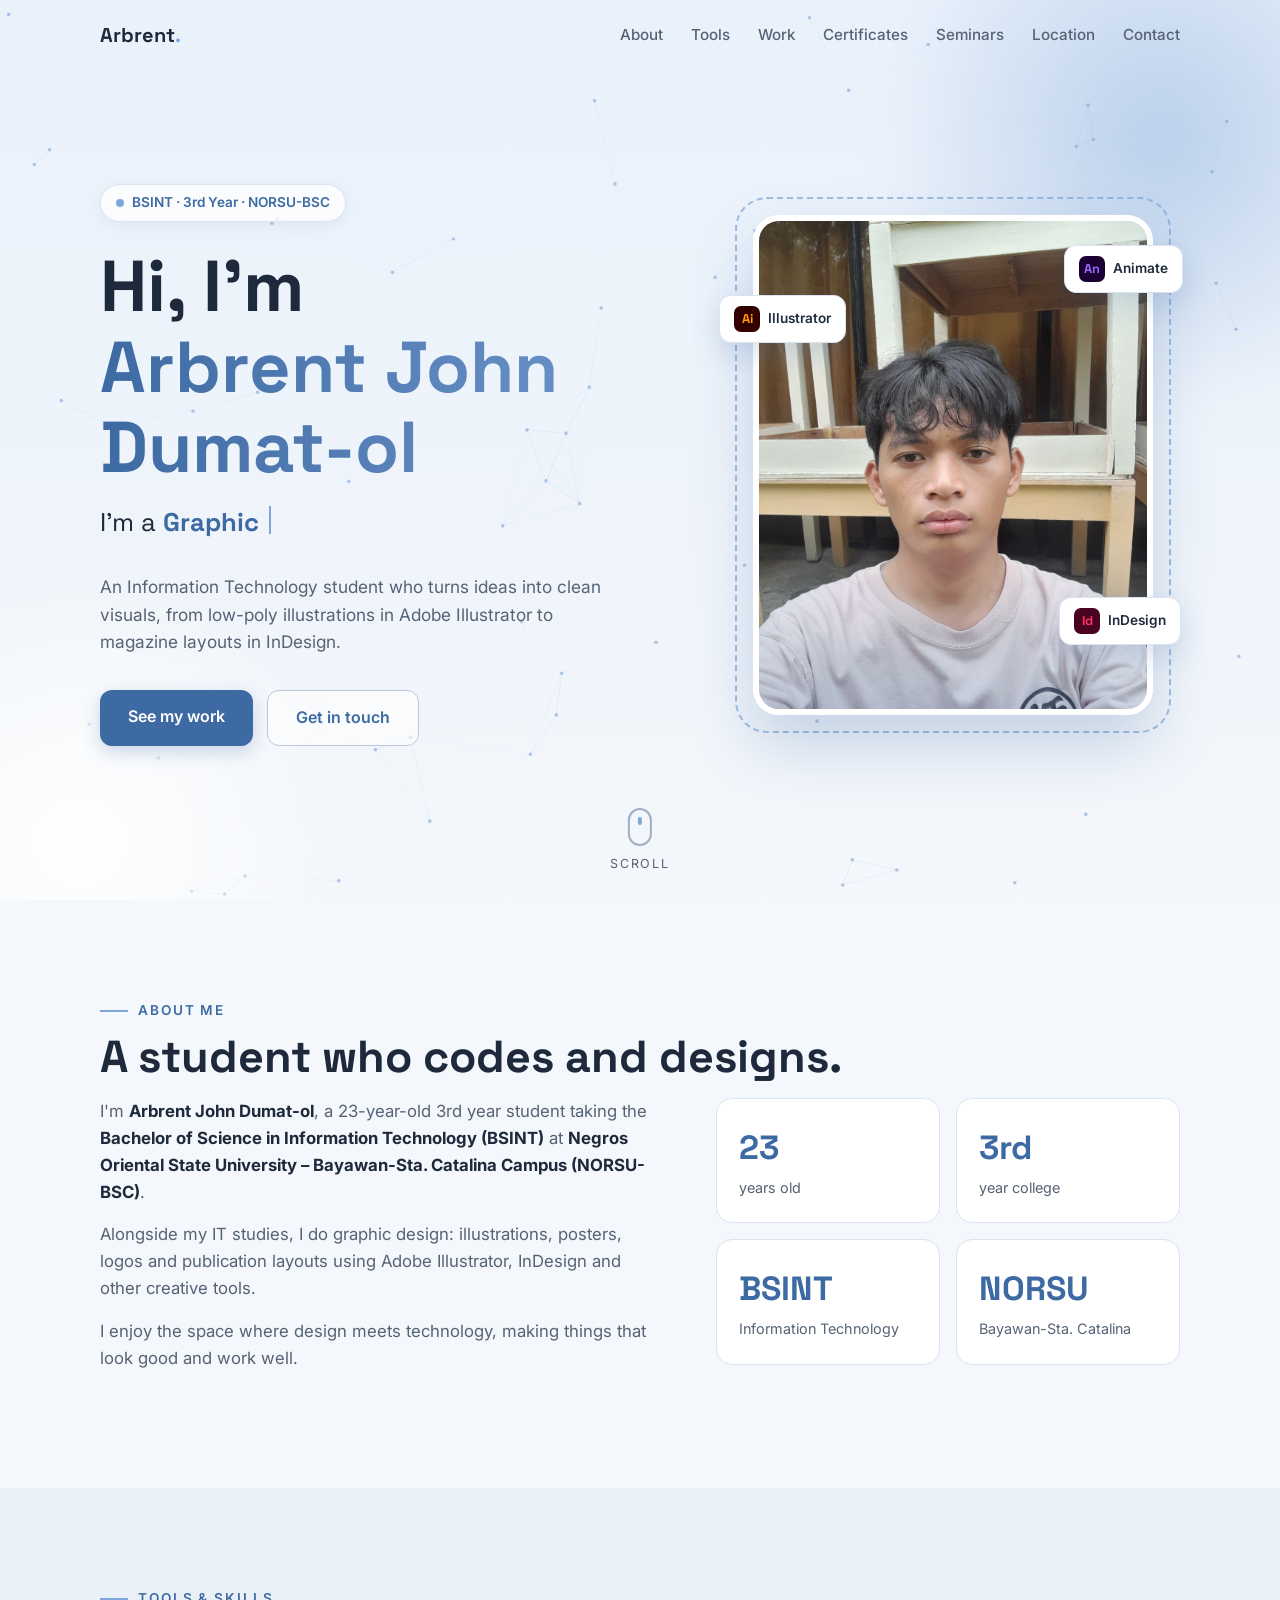
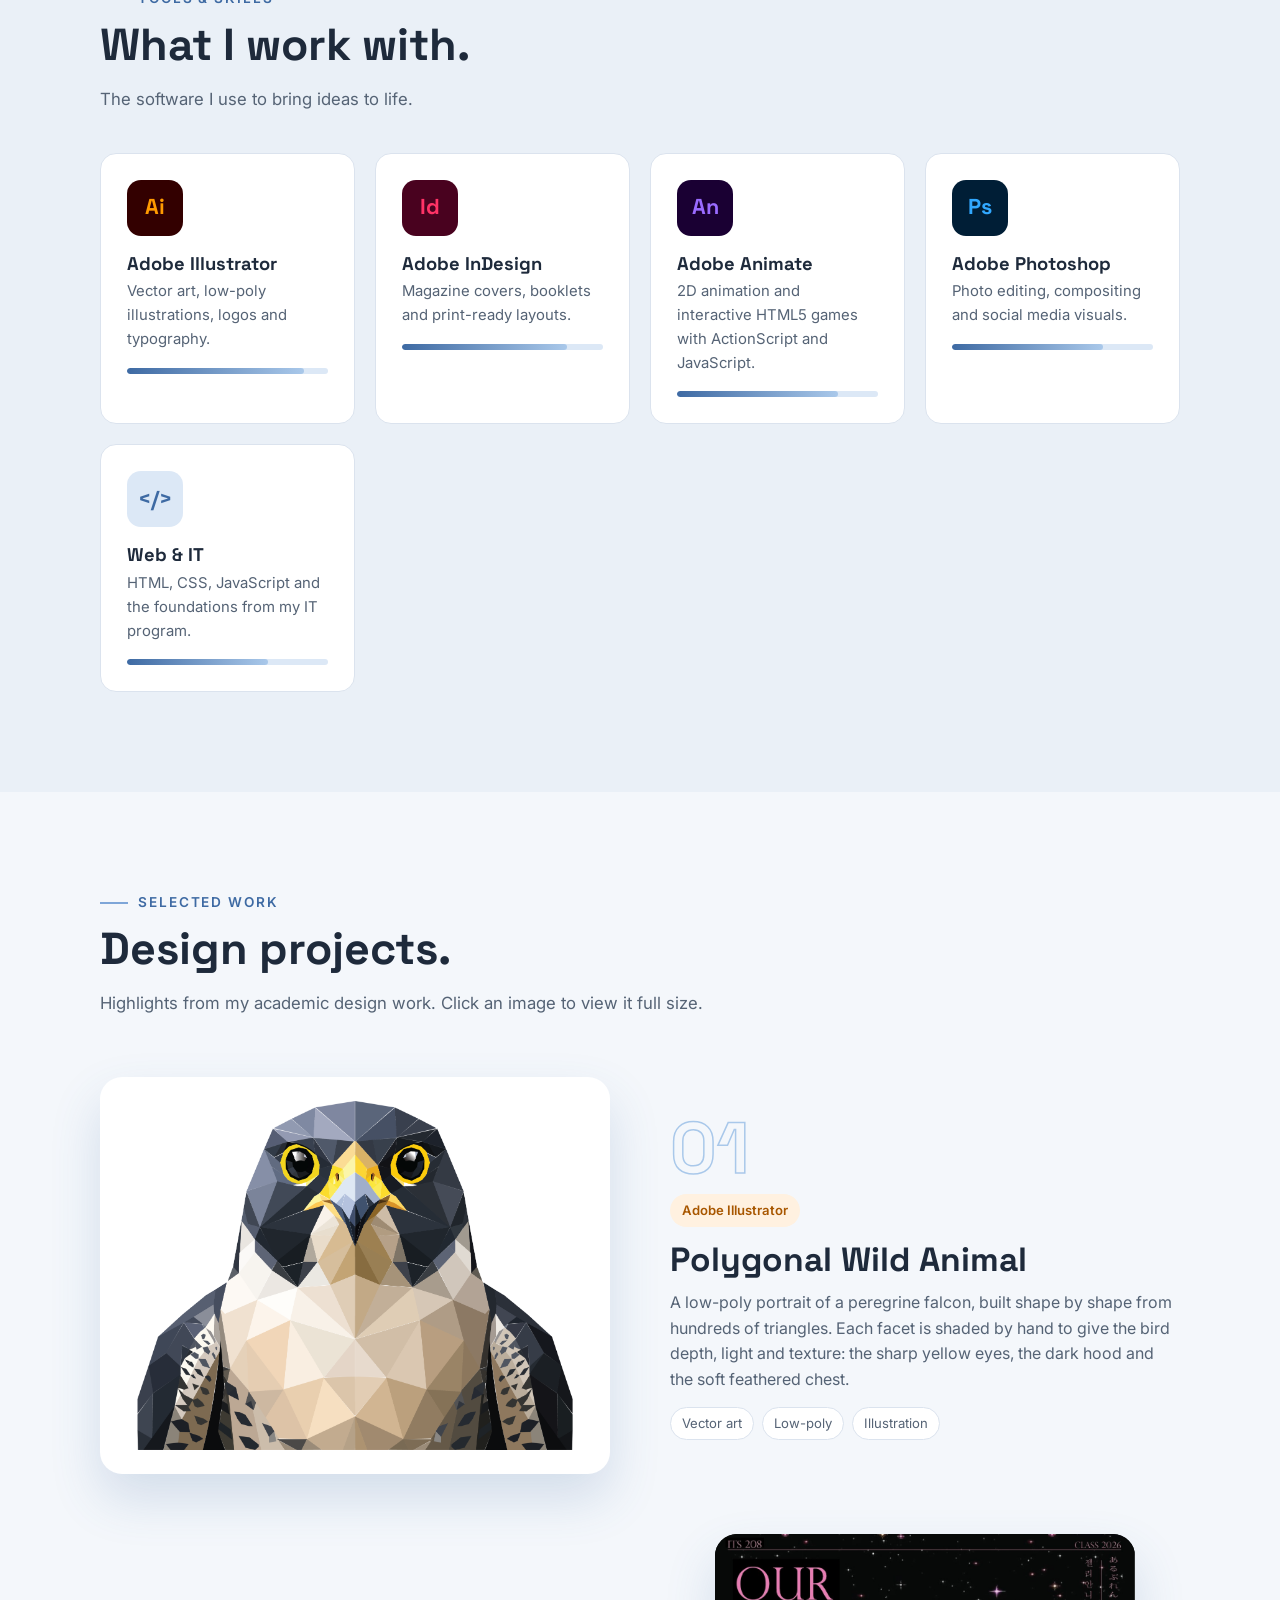
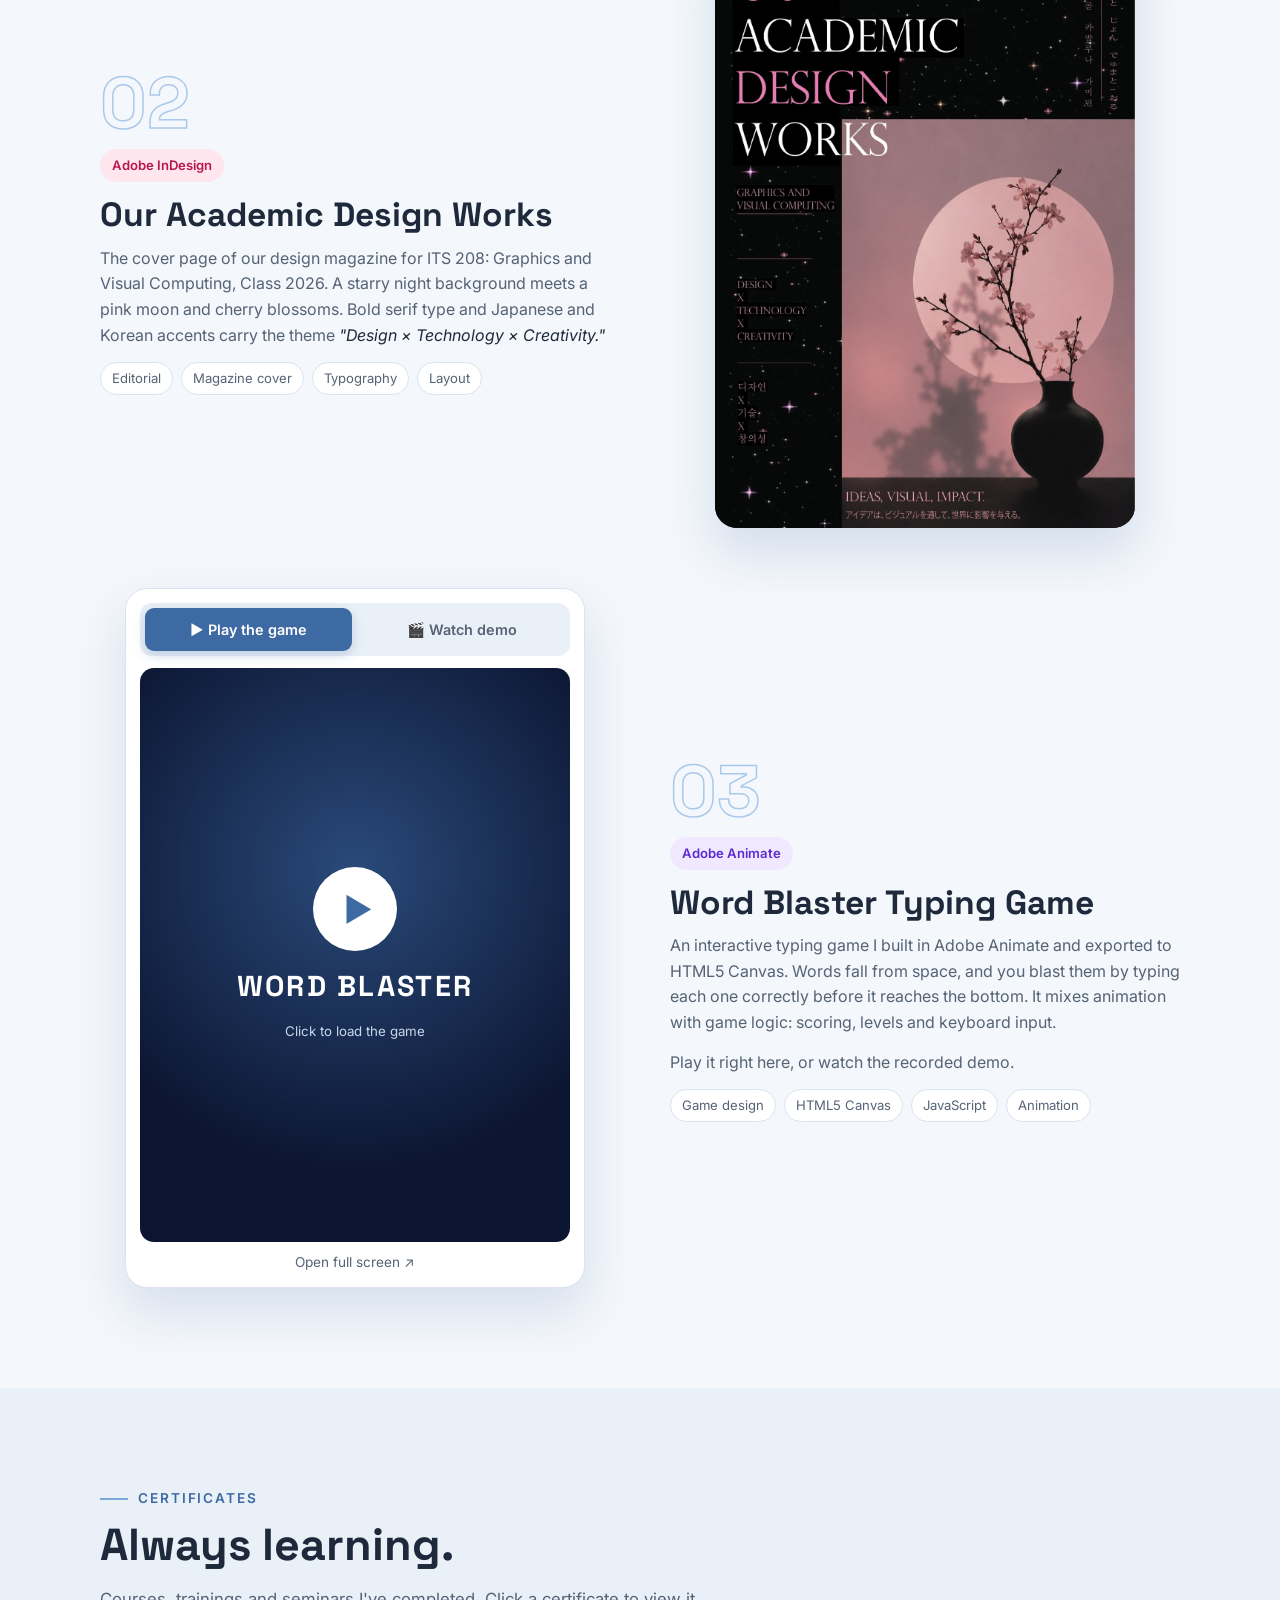
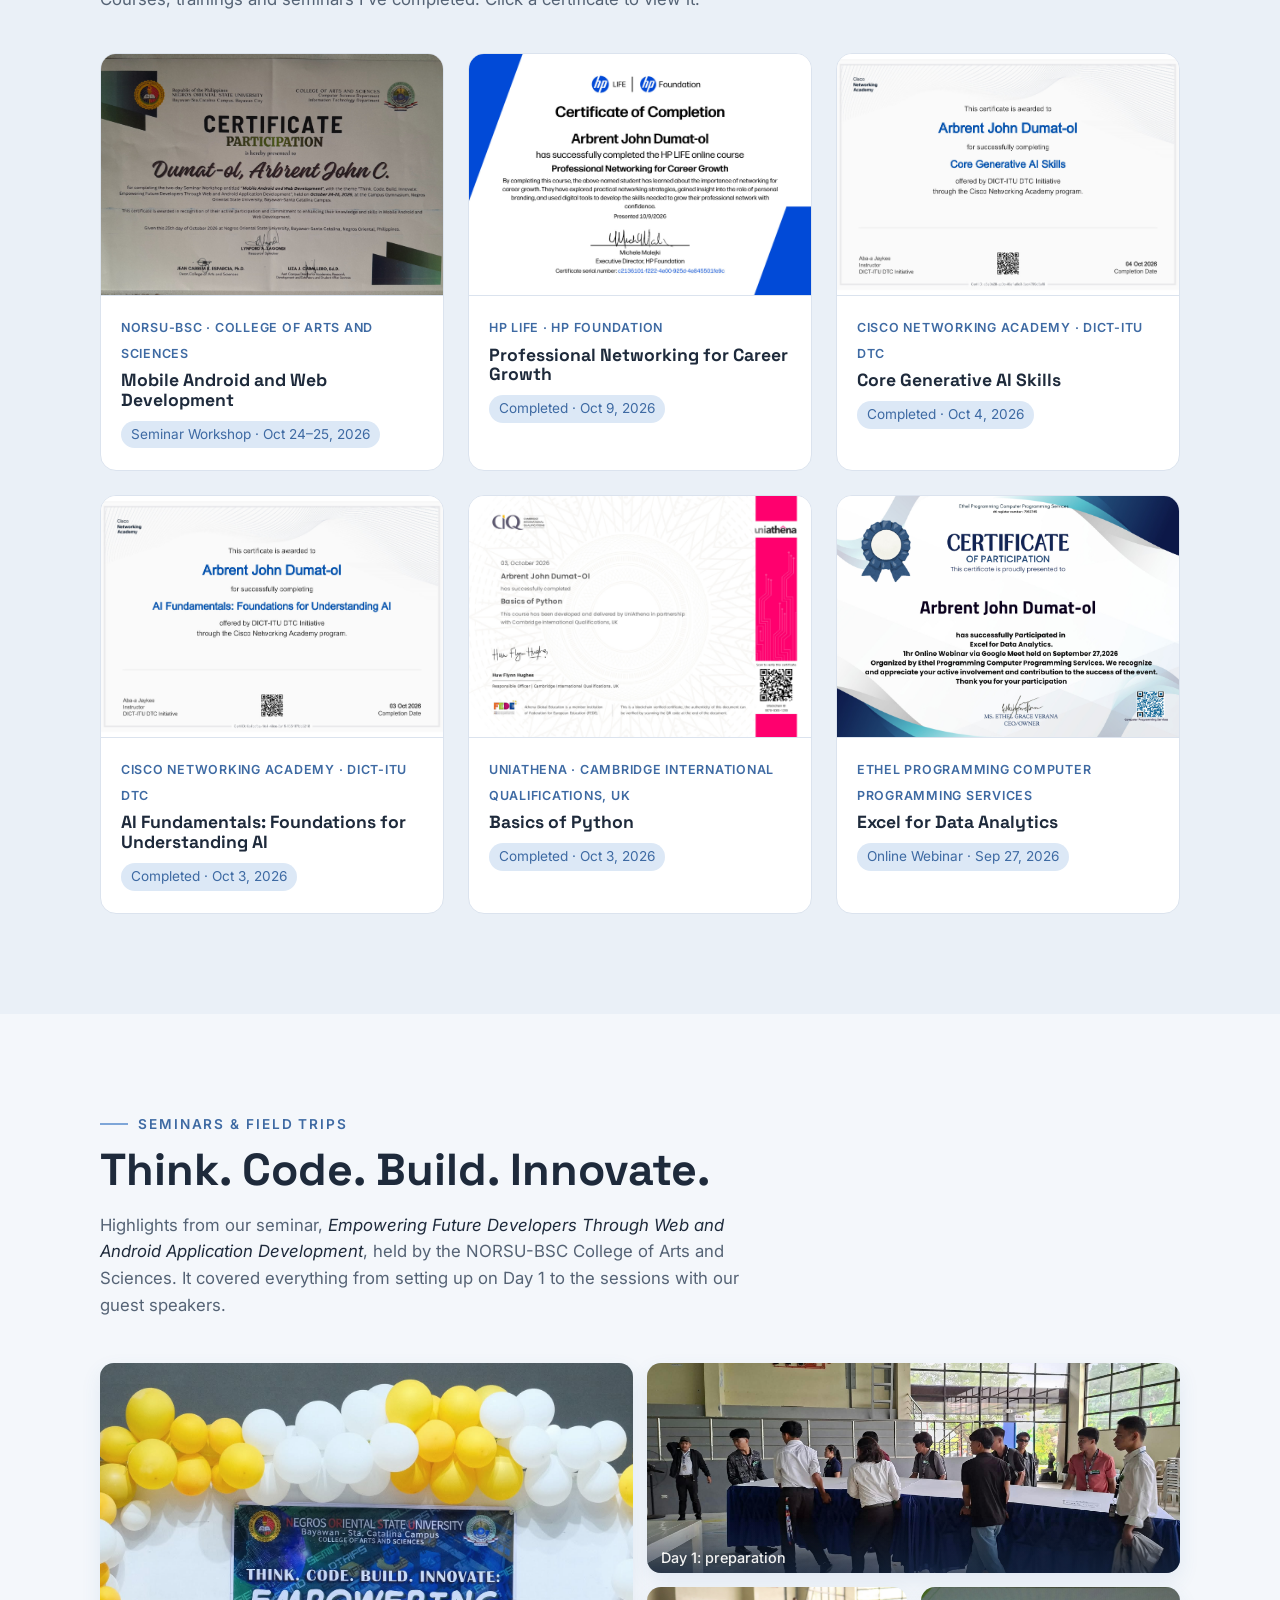
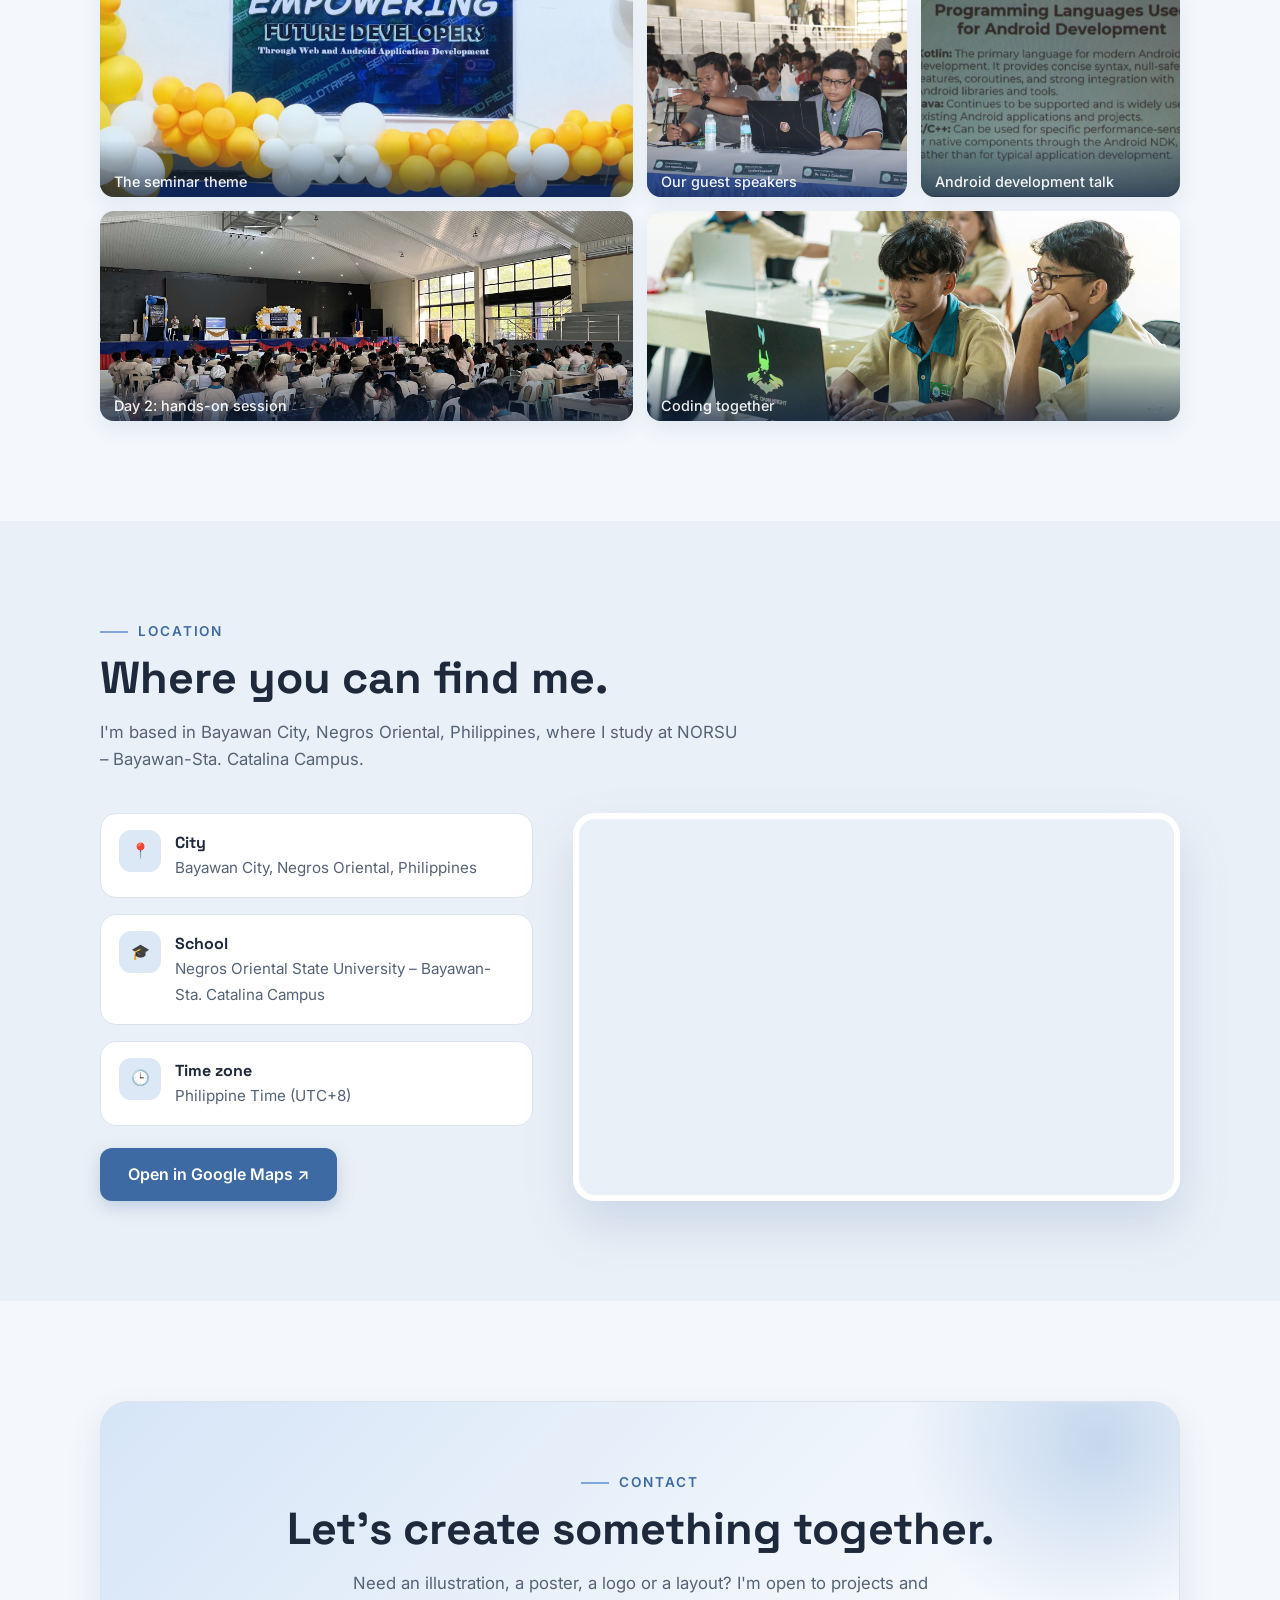
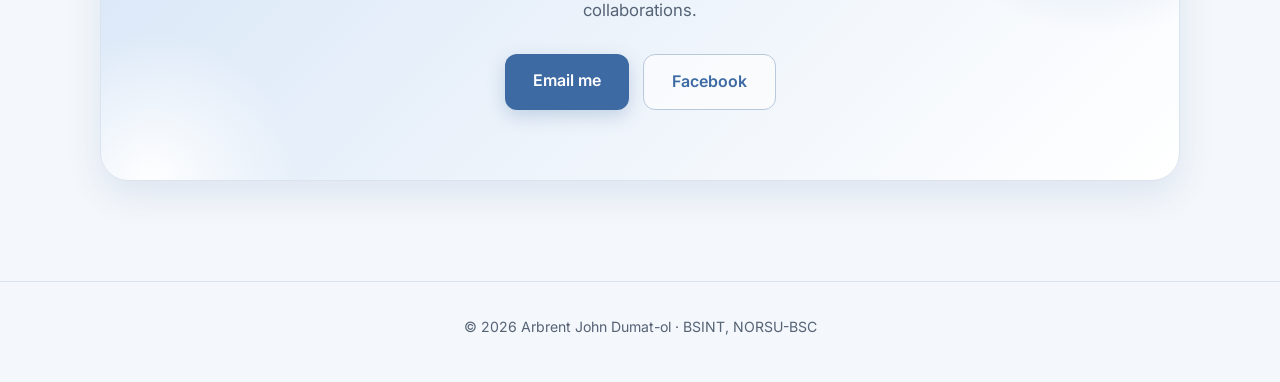
==== index.html @ 02e6c729 "initial commit" ====
<!doctype html>
<html lang="en">
<head>
<meta charset="utf-8">
<meta name="viewport" content="width=device-width, initial-scale=1">
<title>Arbrent John Dumat-ol — Portfolio</title>
<meta name="description" content="Arbrent John Dumat-ol: BS Information Technology student at NORSU-BSC and graphic designer working in Adobe Illustrator and InDesign.">
<link rel="preconnect" href="https://fonts.googleapis.com">
<link rel="preconnect" href="https://fonts.gstatic.com" crossorigin>
<link href="https://fonts.googleapis.com/css2?family=Space+Grotesk:wght@500;700&family=Inter:wght@400;500;600&display=swap" rel="stylesheet">
<link rel="stylesheet" href="css/style.css">
</head>
<body class="loading">

<div class="loader" id="loader">
  <div style="text-align:center">
    <div class="loader-logo"><span>A</span><span>J</span><span>D</span></div>
    <div class="loader-bar"><i></i></div>
  </div>
</div>

<div class="progress" id="progress"></div>

<nav id="nav">
  <div class="wrap">
    <a class="logo" href="#top">Arbrent<span>.</span></a>
    <button class="menu-btn" id="menuBtn" aria-label="Open menu"><i></i><i></i><i></i></button>
    <ul id="menu">
      <li><a href="#about">About</a></li>
      <li><a href="#tools">Tools</a></li>
      <li><a href="#work">Work</a></li>
      <li><a href="#certificates">Certificates</a></li>
      <li><a href="#seminars">Seminars</a></li>
      <li><a href="#location">Location</a></li>
      <li><a href="#contact">Contact</a></li>
    </ul>
  </div>
</nav>

<header class="hero" id="top">
  <canvas id="poly"></canvas>
  <div class="glow g1"></div><div class="glow g2"></div>
  <div class="wrap">
    <div>
      <span class="tag reveal"><span class="dot"></span>BSINT · 3rd Year · NORSU-BSC</span>
      <h1 class="reveal">Hi, I'm<span class="name">Arbrent John Dumat-ol</span></h1>
      <div class="typed reveal">I'm a <b id="typed"></b><span class="caret"></span></div>
      <p class="reveal">An Information Technology student who turns ideas into clean visuals, from low-poly illustrations in Adobe Illustrator to magazine layouts in InDesign.</p>
      <div class="btns reveal">
        <a class="btn btn-main" href="#work">See my work</a>
        <a class="btn btn-ghost" href="#contact">Get in touch</a>
      </div>
    </div>
    <div class="photo-wrap reveal zoom">
      <div class="photo-ring"></div>
      <div class="photo" id="photo"><img src="images/arbrent.jpg" alt="Arbrent John Dumat-ol"></div>
      <div class="float-badge fb1"><span class="sw ai">Ai</span>Illustrator</div>
      <div class="float-badge fb2"><span class="sw id">Id</span>InDesign</div>
      <div class="float-badge fb3"><span class="sw an">An</span>Animate</div>
    </div>
  </div>
  <a class="scroll-hint" href="#about"><div class="mouse"></div>Scroll</a>
</header>

<section id="about">
  <div class="wrap">
    <p class="eyebrow reveal">About me</p>
    <h2 class="reveal">A student who codes and designs.</h2>
    <div class="about-grid">
      <div class="reveal left">
        <p>I'm <strong>Arbrent John Dumat-ol</strong>, a 23-year-old 3rd year student taking the <strong>Bachelor of Science in Information Technology (BSINT)</strong> at <strong>Negros Oriental State University – Bayawan-Sta. Catalina Campus (NORSU-BSC)</strong>.</p>
        <p>Alongside my IT studies, I do graphic design: illustrations, posters, logos and publication layouts using Adobe Illustrator, InDesign and other creative tools.</p>
        <p>I enjoy the space where design meets technology, making things that look good and work well.</p>
      </div>
      <div class="facts reveal right">
        <div class="fact"><strong><span class="count" data-to="23">0</span></strong><span>years old</span></div>
        <div class="fact"><strong><span class="count" data-to="3">0</span>rd</strong><span>year college</span></div>
        <div class="fact"><strong>BSINT</strong><span>Information Technology</span></div>
        <div class="fact"><strong>NORSU</strong><span>Bayawan-Sta. Catalina</span></div>
      </div>
    </div>
  </div>
</section>

<section id="tools">
  <div class="wrap">
    <p class="eyebrow reveal">Tools &amp; skills</p>
    <h2 class="reveal">What I work with.</h2>
    <p class="lead reveal">The software I use to bring ideas to life.</p>
    <div class="tools">
      <div class="tool reveal"><div class="badge ai">Ai</div><h3>Adobe Illustrator</h3><p>Vector art, low-poly illustrations, logos and typography.</p><div class="meter"><i data-w="88%"></i></div></div>
      <div class="tool reveal"><div class="badge id">Id</div><h3>Adobe InDesign</h3><p>Magazine covers, booklets and print-ready layouts.</p><div class="meter"><i data-w="82%"></i></div></div>
      <div class="tool reveal"><div class="badge an">An</div><h3>Adobe Animate</h3><p>2D animation and interactive HTML5 games with ActionScript and JavaScript.</p><div class="meter"><i data-w="80%"></i></div></div>
      <div class="tool reveal"><div class="badge ps">Ps</div><h3>Adobe Photoshop</h3><p>Photo editing, compositing and social media visuals.</p><div class="meter"><i data-w="75%"></i></div></div>
      <div class="tool reveal"><div class="badge web">&lt;/&gt;</div><h3>Web &amp; IT</h3><p>HTML, CSS, JavaScript and the foundations from my IT program.</p><div class="meter"><i data-w="70%"></i></div></div>
    </div>
  </div>
</section>

<section id="work">
  <div class="wrap">
    <p class="eyebrow reveal">Selected work</p>
    <h2 class="reveal">Design projects.</h2>
    <p class="lead reveal">Highlights from my academic design work. Click an image to view it full size.</p>

    <div class="project">
      <div class="p-media reveal left">
        <div class="tilt falcon" data-full="images/wild-animals.png" data-cap="Polygonal Wild Animal: Peregrine Falcon (Adobe Illustrator)">
          <img src="images/wild-animals.png" alt="Low-poly illustration of a peregrine falcon" loading="lazy"><div class="shine"></div>
        </div>
      </div>
      <div class="reveal right">
        <div class="p-num">01</div>
        <span class="p-kind k-ai">Adobe Illustrator</span>
        <h3>Polygonal Wild Animal</h3>
        <p>A low-poly portrait of a peregrine falcon, built shape by shape from hundreds of triangles. Each facet is shaded by hand to give the bird depth, light and texture: the sharp yellow eyes, the dark hood and the soft feathered chest.</p>
        <div class="chips"><span>Vector art</span><span>Low-poly</span><span>Illustration</span></div>
      </div>
    </div>

    <div class="project flip">
      <div class="p-media reveal right">
        <div class="tilt cover" data-full="images/design-works-cover.jpg" data-cap="Our Academic Design Works: magazine cover (Adobe InDesign)">
          <img src="images/design-works-cover.jpg" alt="Magazine cover titled Our Academic Design Works with a pink moon and cherry blossoms" loading="lazy"><div class="shine"></div>
        </div>
      </div>
      <div class="reveal left">
        <div class="p-num">02</div>
        <span class="p-kind k-id">Adobe InDesign</span>
        <h3>Our Academic Design Works</h3>
        <p>The cover page of our design magazine for ITS 208: Graphics and Visual Computing, Class 2026. A starry night background meets a pink moon and cherry blossoms. Bold serif type and Japanese and Korean accents carry the theme <em>"Design × Technology × Creativity."</em></p>
        <div class="chips"><span>Editorial</span><span>Magazine cover</span><span>Typography</span><span>Layout</span></div>
      </div>
    </div>

    <div class="project">
      <div class="p-media reveal left">
        <div class="game-box">
          <div class="game-tabs" role="tablist">
            <button class="game-tab active" data-pane="play" role="tab">▶ Play the game</button>
            <button class="game-tab" data-pane="video" role="tab">🎬 Watch demo</button>
          </div>
          <div class="game-pane active" data-pane="play">
            <div class="game-frame" id="gameFrame">
              <button class="game-start" id="gameStart">
                <span class="game-start-icon">▶</span>
                <strong>WORD BLASTER</strong>
                <small>Click to load the game</small>
              </button>
            </div>
            <a class="game-open" href="games/word-blaster/index.html" target="_blank" rel="noopener">Open full screen ↗</a>
          </div>
          <div class="game-pane" data-pane="video">
            <video class="game-video" controls preload="metadata" playsinline>
              <source src="videos/word-blaster-demo.mp4" type="video/mp4">
              Your browser can't play this video.
            </video>
          </div>
        </div>
      </div>
      <div class="reveal right">
        <div class="p-num">03</div>
        <span class="p-kind k-an">Adobe Animate</span>
        <h3>Word Blaster Typing Game</h3>
        <p>An interactive typing game I built in Adobe Animate and exported to HTML5 Canvas. Words fall from space, and you blast them by typing each one correctly before it reaches the bottom. It mixes animation with game logic: scoring, levels and keyboard input.</p>
        <p>Play it right here, or watch the recorded demo.</p>
        <div class="chips"><span>Game design</span><span>HTML5 Canvas</span><span>JavaScript</span><span>Animation</span></div>
      </div>
    </div>
  </div>
</section>

<section id="certificates">
  <div class="wrap">
    <p class="eyebrow reveal">Certificates</p>
    <h2 class="reveal">Always learning.</h2>
    <p class="lead reveal">Courses, trainings and seminars I've completed. Click a certificate to view it.</p>
    <div class="certs">
      <article class="cert reveal" data-full="certificates/norsu-seminar.jpg" data-cap="Mobile Android and Web Development: Seminar Workshop, NORSU-BSC (Oct 24–25, 2026)">
        <div class="cert-img"><img src="certificates/norsu-seminar.jpg" alt="Certificate of participation: Mobile Android and Web Development seminar workshop" loading="lazy"></div>
        <div class="cert-body"><span class="cert-org">NORSU-BSC · College of Arts and Sciences</span><h3>Mobile Android and Web Development</h3><span class="cert-date">Seminar Workshop · Oct 24–25, 2026</span></div>
      </article>
      <article class="cert reveal" data-full="certificates/professional-networking.jpg" data-cap="Professional Networking for Career Growth: HP LIFE (Oct 9, 2026)">
        <div class="cert-img"><img src="certificates/professional-networking.jpg" alt="HP LIFE certificate: Professional Networking for Career Growth" loading="lazy"></div>
        <div class="cert-body"><span class="cert-org">HP LIFE · HP Foundation</span><h3>Professional Networking for Career Growth</h3><span class="cert-date">Completed · Oct 9, 2026</span></div>
      </article>
      <article class="cert reveal" data-full="certificates/core-generative-ai.jpg" data-cap="Core Generative AI Skills: Cisco Networking Academy (Oct 4, 2026)">
        <div class="cert-img"><img src="certificates/core-generative-ai.jpg" alt="Cisco Networking Academy certificate: Core Generative AI Skills" loading="lazy"></div>
        <div class="cert-body"><span class="cert-org">Cisco Networking Academy · DICT-ITU DTC</span><h3>Core Generative AI Skills</h3><span class="cert-date">Completed · Oct 4, 2026</span></div>
      </article>
      <article class="cert reveal" data-full="certificates/ai-fundamentals.jpg" data-cap="AI Fundamentals: Foundations for Understanding AI: Cisco Networking Academy (Oct 3, 2026)">
        <div class="cert-img"><img src="certificates/ai-fundamentals.jpg" alt="Cisco Networking Academy certificate: AI Fundamentals" loading="lazy"></div>
        <div class="cert-body"><span class="cert-org">Cisco Networking Academy · DICT-ITU DTC</span><h3>AI Fundamentals: Foundations for Understanding AI</h3><span class="cert-date">Completed · Oct 3, 2026</span></div>
      </article>
      <article class="cert reveal" data-full="certificates/basics-of-python.jpg" data-cap="Basics of Python: UniAthena × Cambridge International Qualifications, UK (Oct 3, 2026)">
        <div class="cert-img"><img src="certificates/basics-of-python.jpg" alt="UniAthena certificate: Basics of Python" loading="lazy"></div>
        <div class="cert-body"><span class="cert-org">UniAthena · Cambridge International Qualifications, UK</span><h3>Basics of Python</h3><span class="cert-date">Completed · Oct 3, 2026</span></div>
      </article>
      <article class="cert reveal" data-full="certificates/excel-data-analytics.jpg" data-cap="Excel for Data Analytics: Online Webinar (Sep 27, 2026)">
        <div class="cert-img"><img src="certificates/excel-data-analytics.jpg" alt="Certificate of participation: Excel for Data Analytics webinar" loading="lazy"></div>
        <div class="cert-body"><span class="cert-org">Ethel Programming Computer Programming Services</span><h3>Excel for Data Analytics</h3><span class="cert-date">Online Webinar · Sep 27, 2026</span></div>
      </article>
    </div>
  </div>
</section>

<section id="seminars">
  <div class="wrap">
    <p class="eyebrow reveal">Seminars &amp; field trips</p>
    <h2 class="reveal">Think. Code. Build. Innovate.</h2>
    <p class="lead reveal">Highlights from our seminar, <em>Empowering Future Developers Through Web and Android Application Development</em>, held by the NORSU-BSC College of Arts and Sciences. It covered everything from setting up on Day 1 to the sessions with our guest speakers.</p>
    <div class="gallery">
      <figure class="g-wide g-tall reveal zoom"><img src="images/theme-banner.jpg" alt="Seminar theme banner framed with yellow and white balloons" loading="lazy"><figcaption>The seminar theme</figcaption></figure>
      <figure class="g-wide reveal zoom"><img src="images/day1-preparation.jpg" alt="Students setting up tables in the gym" loading="lazy"><figcaption>Day 1: preparation</figcaption></figure>
      <figure class="reveal zoom"><img src="images/guest-speakers.jpg" alt="Guest speakers at the speakers' table" loading="lazy"><figcaption>Our guest speakers</figcaption></figure>
      <figure class="reveal zoom"><img src="images/topic.jpg" alt="Slide on programming languages for Android development" loading="lazy"><figcaption>Android development talk</figcaption></figure>
      <figure class="g-wide reveal zoom"><img src="images/day2-session.jpg" alt="Students with laptops during the seminar" loading="lazy"><figcaption>Day 2: hands-on session</figcaption></figure>
      <figure class="g-wide reveal zoom"><img src="images/day2-group.jpg" alt="Students coding on their laptops" loading="lazy"><figcaption>Coding together</figcaption></figure>
    </div>
  </div>
</section>

<section id="location">
  <div class="wrap">
    <p class="eyebrow reveal">Location</p>
    <h2 class="reveal">Where you can find me.</h2>
    <p class="lead reveal">I'm based in Bayawan City, Negros Oriental, Philippines, where I study at NORSU – Bayawan-Sta. Catalina Campus.</p>
    <div class="loc-grid">
      <div class="loc-info reveal left">
        <div class="loc-item">
          <span class="loc-icon">📍</span>
          <div><strong>City</strong><span>Bayawan City, Negros Oriental, Philippines</span></div>
        </div>
        <div class="loc-item">
          <span class="loc-icon">🎓</span>
          <div><strong>School</strong><span>Negros Oriental State University – Bayawan-Sta. Catalina Campus</span></div>
        </div>
        <div class="loc-item">
          <span class="loc-icon">🕒</span>
          <div><strong>Time zone</strong><span>Philippine Time (UTC+8)</span></div>
        </div>
        <a class="btn btn-main" href="https://www.google.com/maps/search/?api=1&amp;query=Negros+Oriental+State+University+Bayawan+Sta.+Catalina+Campus" target="_blank" rel="noopener">Open in Google Maps ↗</a>
      </div>
      <div class="loc-map reveal right">
        <iframe title="Map of NORSU Bayawan-Sta. Catalina Campus" loading="lazy" referrerpolicy="no-referrer-when-downgrade"
          src="https://www.google.com/maps?q=Negros+Oriental+State+University+Bayawan+Sta.+Catalina+Campus,+Bayawan+City&amp;z=15&amp;output=embed"></iframe>
      </div>
    </div>
  </div>
</section>

<section id="contact">
  <div class="wrap">
    <div class="contact reveal zoom">
      <p class="eyebrow">Contact</p>
      <h2>Let's create something together.</h2>
      <p class="lead">Need an illustration, a poster, a logo or a layout? I'm open to projects and collaborations.</p>
      <div class="btns">
        <!-- TODO: replace with your real email and Facebook link -->
        <a class="btn btn-main" href="mailto:youremail@example.com">Email me</a>
        <a class="btn btn-ghost" href="#" target="_blank" rel="noopener">Facebook</a>
      </div>
    </div>
  </div>
</section>

<footer>© 2026 Arbrent John Dumat-ol · BSINT, NORSU-BSC</footer>

<button class="to-top" id="toTop" aria-label="Back to top">↑</button>

<div class="lightbox" id="lb">
  <button class="lb-close" id="lbClose" aria-label="Close">×</button>
  <button class="lb-btn lb-prev" id="lbPrev" aria-label="Previous">‹</button>
  <div class="lb-inner"><img id="lbImg" alt=""><p id="lbCap"></p></div>
  <button class="lb-btn lb-next" id="lbNext" aria-label="Next">›</button>
</div>

<script src="js/script.js"></script>
</body>
</html>
---- css/style.css ----
/* ===== Cloudy white & faded blue theme ===== */
:root{
  --bg:#f4f7fb;        /* cloudy white page background */
  --bg-2:#eaf0f7;      /* alternate section background (slightly bluer) */
  --card:#ffffff;      /* cards */
  --line:#dbe3ee;      /* borders */
  --text:#1e2a3b;      /* main text (dark slate) */
  --muted:#556375;     /* secondary text (readable on white) */
  --blue:#7ea6d8;      /* faded blue — decoration */
  --blue-deep:#3e6aa3; /* deeper blue — text, buttons (readable) */
  --blue-soft:#dce8f6; /* pale blue fills */
  --sky:#a9c8ea;       /* gradient partner */
  --on-blue:#ffffff;   /* text on deep blue */
  --radius:16px;
  --shadow:0 14px 34px rgba(62,106,163,.12);
}
*{box-sizing:border-box;margin:0;padding:0}
html{scroll-behavior:smooth}
body{font-family:Inter,system-ui,sans-serif;background:var(--bg);color:var(--text);line-height:1.6;overflow-x:hidden}
body.loading{overflow:hidden}
img{max-width:100%;display:block}
a{color:inherit}
h1,h2,h3{font-family:"Space Grotesk",Inter,sans-serif;line-height:1.12;color:var(--text)}
.wrap{max-width:1120px;margin:0 auto;padding:0 20px}
::selection{background:var(--blue-soft);color:var(--text)}

/* ---------- Loader ---------- */
.loader{position:fixed;inset:0;background:var(--bg);z-index:100;display:grid;place-items:center;transition:opacity .6s,visibility .6s}
.loader.done{opacity:0;visibility:hidden}
.loader-logo{font-family:"Space Grotesk";font-weight:700;font-size:3rem;color:var(--text);letter-spacing:.04em}
.loader-logo span{display:inline-block;animation:bounce 1s infinite}
.loader-logo span:nth-child(2){animation-delay:.1s;color:var(--blue-deep)}
.loader-logo span:nth-child(3){animation-delay:.2s}
.loader-bar{width:160px;height:3px;background:var(--line);border-radius:3px;margin-top:18px;overflow:hidden}
.loader-bar i{display:block;height:100%;width:40%;background:var(--blue);animation:slide 1s ease-in-out infinite}
@keyframes bounce{0%,100%{transform:translateY(0)}50%{transform:translateY(-10px)}}
@keyframes slide{0%{transform:translateX(-100%)}100%{transform:translateX(260%)}}

/* ---------- Scroll progress ---------- */
.progress{position:fixed;top:0;left:0;height:3px;width:0;background:linear-gradient(90deg,var(--blue-deep),var(--sky));z-index:60}

/* ---------- Nav ---------- */
nav{position:fixed;top:0;left:0;right:0;z-index:40;transition:background .3s,box-shadow .3s}
nav.scrolled{background:rgba(255,255,255,.85);backdrop-filter:blur(12px);box-shadow:0 1px 0 var(--line),0 8px 24px rgba(62,106,163,.08)}
nav .wrap{display:flex;align-items:center;justify-content:space-between;height:70px;transition:height .3s}
nav.scrolled .wrap{height:60px}
.logo{font-family:"Space Grotesk";font-weight:700;color:var(--text);text-decoration:none;font-size:1.25rem}
.logo span{color:var(--blue)}
nav ul{display:flex;gap:28px;list-style:none}
nav ul a{color:var(--muted);text-decoration:none;font-size:.95rem;font-weight:500;position:relative;padding:4px 0;transition:color .2s}
nav ul a::after{content:"";position:absolute;left:0;bottom:-2px;height:2px;width:0;background:var(--blue);transition:width .3s}
nav ul a:hover,nav ul a.active{color:var(--blue-deep)}
nav ul a:hover::after,nav ul a.active::after{width:100%}
.menu-btn{display:none;background:none;border:0;cursor:pointer;width:32px;height:24px;position:relative}
.menu-btn i{position:absolute;left:0;right:0;height:2px;background:var(--text);border-radius:2px;transition:.3s}
.menu-btn i:nth-child(1){top:2px}.menu-btn i:nth-child(2){top:11px}.menu-btn i:nth-child(3){top:20px}
.menu-btn.open i:nth-child(1){top:11px;transform:rotate(45deg)}
.menu-btn.open i:nth-child(2){opacity:0}
.menu-btn.open i:nth-child(3){top:11px;transform:rotate(-45deg)}

/* ---------- Hero ---------- */
.hero{background:linear-gradient(180deg,#e9f1fb 0%,#f4f7fb 100%);color:var(--text);min-height:100vh;display:flex;align-items:center;padding:120px 0 90px;position:relative;overflow:hidden}
.hero canvas{position:absolute;inset:0;width:100%;height:100%;opacity:.7}
.glow{position:absolute;width:600px;height:600px;border-radius:50%;filter:blur(20px);pointer-events:none;animation:drift 18s ease-in-out infinite}
.glow.g1{right:-180px;top:-160px;background:radial-gradient(circle,rgba(126,166,216,.45),transparent 65%)}
.glow.g2{left:-220px;bottom:-240px;background:radial-gradient(circle,rgba(255,255,255,.95),transparent 65%);animation-delay:-9s}
@keyframes drift{0%,100%{transform:translate(0,0)}50%{transform:translate(-40px,30px)}}
.hero .wrap{display:grid;grid-template-columns:1.25fr 1fr;gap:60px;align-items:center;position:relative;z-index:2;width:100%}
.tag{display:inline-flex;align-items:center;gap:8px;background:rgba(255,255,255,.75);color:var(--blue-deep);border:1px solid var(--line);
  padding:7px 15px;border-radius:999px;font-size:.85rem;font-weight:600;margin-bottom:24px;box-shadow:0 4px 14px rgba(62,106,163,.08)}
.tag .dot{width:8px;height:8px;border-radius:50%;background:var(--blue);animation:pulse 1.6s infinite}
@keyframes pulse{0%{box-shadow:0 0 0 0 rgba(126,166,216,.7)}100%{box-shadow:0 0 0 10px rgba(126,166,216,0)}}
.hero h1{font-size:clamp(2.5rem,6.2vw,4.5rem);margin-bottom:14px}
.hero h1 .name{display:block;background:linear-gradient(90deg,var(--blue-deep),#6f97cc,#2f4f7f,var(--blue-deep));background-size:300% 100%;
  -webkit-background-clip:text;background-clip:text;color:transparent;animation:shine 6s linear infinite}
@keyframes shine{to{background-position:300% 0}}
.typed{font-family:"Space Grotesk";font-size:clamp(1.2rem,2.6vw,1.6rem);color:var(--text);margin-bottom:20px;min-height:2em}
.typed b{color:var(--blue-deep);font-weight:700}
.typed .caret{display:inline-block;width:2px;height:1.1em;background:var(--blue);margin-left:3px;vertical-align:-3px;animation:blink 1s steps(1) infinite}
@keyframes blink{50%{opacity:0}}
.hero p{color:var(--muted);font-size:1.08rem;max-width:520px;margin-bottom:34px}
.btns{display:flex;gap:14px;flex-wrap:wrap}
.btn{position:relative;overflow:hidden;display:inline-block;padding:14px 28px;border-radius:12px;font-weight:600;text-decoration:none;
  transition:transform .2s,box-shadow .2s,border-color .2s,color .2s,background .2s;cursor:pointer;border:0;font:inherit;font-weight:600}
.btn-main{background:var(--blue-deep);color:var(--on-blue);box-shadow:0 6px 18px rgba(62,106,163,.25)}
.btn-main:hover{transform:translateY(-3px);box-shadow:0 12px 26px rgba(62,106,163,.35);background:#35609a}
.btn-ghost{border:1.5px solid #b9c8dc;color:var(--blue-deep);background:rgba(255,255,255,.6)}
.btn-ghost:hover{border-color:var(--blue-deep);background:#fff;transform:translateY(-3px)}
.ripple{position:absolute;border-radius:50%;transform:scale(0);background:rgba(255,255,255,.6);animation:ripple .6s ease-out;pointer-events:none}
.btn-ghost .ripple{background:rgba(126,166,216,.35)}
@keyframes ripple{to{transform:scale(4);opacity:0}}

.photo-wrap{position:relative;max-width:400px;justify-self:center;width:100%}
.photo-ring{position:absolute;inset:-18px;border-radius:32px;border:2px dashed rgba(126,166,216,.7);animation:spin 30s linear infinite}
@keyframes spin{to{transform:rotate(360deg)}}
.photo{position:relative;aspect-ratio:4/5;border-radius:26px;overflow:hidden;box-shadow:0 30px 60px rgba(62,106,163,.25);border:6px solid #fff;
  transition:transform .15s ease-out;transform-style:preserve-3d}
.photo img{width:100%;height:100%;object-fit:cover;object-position:center 30%}
.photo::after{content:"";position:absolute;inset:0;background:linear-gradient(180deg,transparent 65%,rgba(62,106,163,.25))}
.float-badge{position:absolute;background:#fff;color:var(--text);border:1px solid var(--line);padding:10px 14px;border-radius:12px;font-weight:600;font-size:.85rem;
  box-shadow:0 12px 28px rgba(62,106,163,.18);display:flex;align-items:center;gap:8px;animation:float 4s ease-in-out infinite;z-index:3}
.float-badge .sw{width:26px;height:26px;border-radius:7px;display:grid;place-items:center;font-family:"Space Grotesk";font-weight:700;font-size:.8rem}
.fb1{left:-34px;top:16%}.fb2{right:-28px;bottom:14%;animation-delay:-2s}.fb3{right:-30px;top:6%;animation-delay:-1s}
@keyframes float{0%,100%{transform:translateY(0)}50%{transform:translateY(-12px)}}

.scroll-hint{position:absolute;left:50%;bottom:26px;transform:translateX(-50%);z-index:2;color:var(--muted);font-size:.78rem;
  text-align:center;letter-spacing:.15em;text-transform:uppercase;text-decoration:none}
.mouse{width:24px;height:38px;border:2px solid #9fb0c6;border-radius:14px;margin:0 auto 8px;position:relative}
.mouse::after{content:"";position:absolute;left:50%;top:7px;width:4px;height:8px;margin-left:-2px;border-radius:2px;background:var(--blue);animation:wheel 1.6s infinite}
@keyframes wheel{0%{opacity:1;transform:translateY(0)}100%{opacity:0;transform:translateY(12px)}}

/* ---------- Sections ---------- */
section{padding:100px 0;position:relative}
.eyebrow{color:var(--blue-deep);font-weight:600;font-size:.85rem;letter-spacing:.14em;text-transform:uppercase;margin-bottom:10px;display:flex;align-items:center;gap:10px}
.eyebrow::before{content:"";width:28px;height:2px;background:var(--blue)}
h2{font-size:clamp(1.9rem,4vw,2.8rem);margin-bottom:16px}
.lead{color:var(--muted);max-width:640px;font-size:1.05rem}

/* Reveal on scroll */
.reveal{opacity:0;transform:translateY(40px);transition:opacity .8s ease,transform .8s cubic-bezier(.2,.7,.2,1)}
.reveal.left{transform:translateX(-50px)}
.reveal.right{transform:translateX(50px)}
.reveal.zoom{transform:scale(.92)}
.reveal.in{opacity:1;transform:none}

/* About */
.about-grid{display:grid;grid-template-columns:1.2fr 1fr;gap:60px;align-items:start;margin-top:14px}
.about-grid p{color:var(--muted);margin-bottom:16px;font-size:1.05rem}
.about-grid strong{color:var(--text)}
.facts{display:grid;grid-template-columns:1fr 1fr;gap:16px}
.fact{background:var(--card);border:1px solid var(--line);border-radius:var(--radius);padding:22px;transition:transform .3s,box-shadow .3s,border-color .3s}
.fact:hover{transform:translateY(-6px);box-shadow:var(--shadow);border-color:var(--blue)}
.fact strong{display:block;font-family:"Space Grotesk";font-size:2.1rem;color:var(--blue-deep)}
.fact > span{color:var(--muted);font-size:.9rem}

/* Tools */
#tools{background:var(--bg-2)}
.tools{display:grid;grid-template-columns:repeat(auto-fit,minmax(230px,1fr));gap:20px;margin-top:40px}
.tool{border:1px solid var(--line);border-radius:var(--radius);padding:26px;background:var(--card);transition:transform .3s,box-shadow .3s,border-color .3s}
.tool:hover{transform:translateY(-8px);box-shadow:var(--shadow);border-color:var(--blue)}
.badge{width:56px;height:56px;border-radius:14px;display:grid;place-items:center;font-family:"Space Grotesk";font-weight:700;font-size:1.35rem;margin-bottom:18px;transition:transform .5s}
.tool:hover .badge{transform:rotate(-8deg) scale(1.1)}
.ai{background:#330000;color:#ff9a00}
.id{background:#49021f;color:#ff3366}
.ps{background:#001e36;color:#31a8ff}
.an{background:#1a0033;color:#9a6bff}
.web{background:var(--blue-soft);color:var(--blue-deep)}
.tool h3{font-size:1.15rem;margin-bottom:6px}
.tool p{color:var(--muted);font-size:.93rem;margin-bottom:16px}
.meter{height:6px;background:var(--blue-soft);border-radius:6px;overflow:hidden}
.meter i{display:block;height:100%;width:0;border-radius:6px;background:linear-gradient(90deg,var(--blue-deep),var(--sky));transition:width 1.4s cubic-bezier(.2,.7,.2,1)}

/* Work */
.project{display:grid;grid-template-columns:1fr 1fr;gap:60px;align-items:center;margin-top:60px}
.project.flip .p-media{order:2}
.p-media{perspective:1000px}
.tilt{border-radius:22px;overflow:hidden;box-shadow:0 24px 50px rgba(62,106,163,.18);transition:transform .2s ease-out,box-shadow .3s;
  transform-style:preserve-3d;cursor:zoom-in;position:relative;background:#fff}
.tilt:hover{box-shadow:0 28px 56px rgba(62,106,163,.26)}
.tilt img{width:100%;height:auto}
.tilt .shine{position:absolute;inset:0;pointer-events:none;background:radial-gradient(circle at var(--mx,50%) var(--my,50%),rgba(255,255,255,.4),transparent 45%);opacity:0;transition:opacity .3s}
.tilt:hover .shine{opacity:1}
.tilt.falcon{background:#fff;padding:24px}
.tilt.cover{max-width:420px;margin:0 auto;background:#000}
.p-num{font-family:"Space Grotesk";font-size:4.5rem;font-weight:700;line-height:1;color:transparent;-webkit-text-stroke:1.5px var(--sky)}
.p-kind{display:inline-flex;align-items:center;gap:8px;font-size:.82rem;font-weight:600;padding:6px 12px;border-radius:999px;margin:10px 0 14px}
.p-kind.k-ai{background:#fff1e0;color:#a85700}
.p-kind.k-id{background:#ffe6ee;color:#b8164f}
.p-kind.k-an{background:#efe8ff;color:#5b2bd1}
.project h3{font-size:clamp(1.6rem,3vw,2.1rem);margin-bottom:12px}
.project p{color:var(--muted);margin-bottom:14px}
.project em{color:var(--text)}
.chips{display:flex;flex-wrap:wrap;gap:8px;margin-top:6px}
.chips span{font-size:.82rem;border:1px solid var(--line);background:var(--card);padding:5px 11px;border-radius:999px;color:var(--muted);transition:.2s}
.chips span:hover{border-color:var(--blue);color:var(--blue-deep);background:var(--blue-soft)}

/* Game (Adobe Animate) */
.game-box{background:#fff;border:1px solid var(--line);border-radius:22px;padding:14px;box-shadow:0 24px 50px rgba(62,106,163,.16);max-width:460px;margin:0 auto}
.game-tabs{display:flex;gap:6px;background:var(--bg-2);padding:5px;border-radius:12px;margin-bottom:12px}
.game-tab{flex:1;border:0;background:transparent;color:var(--muted);font:inherit;font-weight:600;font-size:.9rem;padding:10px;border-radius:9px;cursor:pointer;transition:.25s}
.game-tab:hover{color:var(--blue-deep)}
.game-tab.active{background:var(--blue-deep);color:var(--on-blue);box-shadow:0 4px 12px rgba(62,106,163,.25)}
.game-pane{display:none}
.game-pane.active{display:block;animation:paneIn .4s ease}
@keyframes paneIn{from{opacity:0;transform:translateY(10px)}to{opacity:1;transform:none}}
.game-frame{position:relative;aspect-ratio:3/4;border-radius:14px;overflow:hidden;background:radial-gradient(circle at 50% 35%,#2a4a7a,#0b1430 72%)}
.game-frame iframe{position:absolute;inset:0;width:100%;height:100%;border:0}
.game-start{position:absolute;inset:0;border:0;background:transparent;color:#fff;cursor:pointer;display:flex;flex-direction:column;align-items:center;justify-content:center;gap:12px;font:inherit}
.game-start-icon{width:84px;height:84px;border-radius:50%;background:#fff;color:var(--blue-deep);display:grid;place-items:center;font-size:2rem;padding-left:6px;
  animation:pulse 1.8s infinite;transition:transform .25s}
.game-start:hover .game-start-icon{transform:scale(1.1)}
.game-start strong{font-family:"Space Grotesk";font-size:1.8rem;letter-spacing:.08em;color:#fff}
.game-start small{color:#c8d6ea}
.game-open{display:block;text-align:center;color:var(--muted);font-size:.85rem;margin-top:10px;text-decoration:none}
.game-open:hover{color:var(--blue-deep)}
.game-video{width:100%;border-radius:14px;display:block;background:#000;max-height:600px}

/* Certificates */
#certificates{background:var(--bg-2)}
.certs{display:grid;grid-template-columns:repeat(auto-fill,minmax(310px,1fr));gap:24px;margin-top:40px}
.cert{background:var(--card);border:1px solid var(--line);border-radius:var(--radius);overflow:hidden;cursor:zoom-in;
  transition:transform .35s cubic-bezier(.2,.7,.2,1),box-shadow .35s,border-color .35s}
.cert:hover{transform:translateY(-8px);box-shadow:var(--shadow);border-color:var(--blue)}
.cert-img{aspect-ratio:1.414/1;overflow:hidden;background:#fff;border-bottom:1px solid var(--line);position:relative}
.cert-img img{width:100%;height:100%;object-fit:cover;transition:transform .6s cubic-bezier(.2,.7,.2,1)}
.cert:hover .cert-img img{transform:scale(1.06)}
.cert-img::after{content:"View ⤢";position:absolute;right:12px;bottom:12px;background:var(--blue-deep);color:var(--on-blue);font-size:.78rem;font-weight:600;
  padding:6px 11px;border-radius:999px;opacity:0;transform:translateY(8px);transition:.3s}
.cert:hover .cert-img::after{opacity:1;transform:none}
.cert-body{padding:18px 20px 22px}
.cert-org{font-size:.78rem;font-weight:600;color:var(--blue-deep);text-transform:uppercase;letter-spacing:.06em}
.cert h3{font-size:1.1rem;margin:6px 0 10px}
.cert-date{display:inline-block;font-size:.85rem;color:var(--blue-deep);background:var(--blue-soft);padding:3px 10px;border-radius:999px}

/* Seminars */
#seminars{background:var(--bg);overflow:hidden}
#seminars .lead em{color:var(--text)}
.gallery{display:grid;grid-template-columns:repeat(4,1fr);grid-auto-rows:210px;gap:14px;margin-top:44px}
.gallery figure{position:relative;border-radius:14px;overflow:hidden;cursor:zoom-in;background:var(--blue-soft);box-shadow:0 8px 20px rgba(62,106,163,.1);transition:box-shadow .3s}
.gallery figure:hover{box-shadow:0 16px 34px rgba(62,106,163,.25)}
.gallery img{width:100%;height:100%;object-fit:cover;transition:transform .6s cubic-bezier(.2,.7,.2,1),filter .4s;filter:saturate(.9)}
.gallery figure:hover img{transform:scale(1.08);filter:saturate(1.1)}
.gallery figcaption{position:absolute;left:0;right:0;bottom:0;padding:30px 14px 12px;font-size:.9rem;font-weight:500;color:#fff;
  background:linear-gradient(transparent,rgba(20,38,66,.85));transform:translateY(8px);opacity:.92;transition:.4s}
.gallery figure:hover figcaption{transform:none;opacity:1}
.g-wide{grid-column:span 2}.g-tall{grid-row:span 2}

/* Lightbox */
.lightbox{position:fixed;inset:0;background:rgba(18,30,50,.92);backdrop-filter:blur(6px);display:flex;align-items:center;justify-content:center;z-index:80;padding:20px;
  opacity:0;visibility:hidden;transition:opacity .3s,visibility .3s}
.lightbox.open{opacity:1;visibility:visible}
.lb-inner{text-align:center;transform:scale(.9);transition:transform .35s cubic-bezier(.2,.7,.2,1)}
.lightbox.open .lb-inner{transform:none}
.lb-inner img{max-height:82vh;max-width:90vw;border-radius:12px;margin:0 auto;box-shadow:0 20px 50px rgba(0,0,0,.35)}
.lb-inner p{color:#e7eef8;margin-top:14px}
.lb-btn{position:absolute;top:50%;transform:translateY(-50%);background:rgba(255,255,255,.15);border:0;color:#fff;width:50px;height:50px;border-radius:50%;
  font-size:1.5rem;cursor:pointer;transition:background .2s,color .2s}
.lb-btn:hover{background:#fff;color:var(--blue-deep)}
.lb-prev{left:20px}.lb-next{right:20px}
.lb-close{position:absolute;top:20px;right:20px;background:none;border:0;color:#fff;font-size:2rem;cursor:pointer}

/* Location */
#location{background:var(--bg-2)}
.loc-grid{display:grid;grid-template-columns:1fr 1.4fr;gap:40px;align-items:stretch;margin-top:40px}
.loc-info{display:flex;flex-direction:column;gap:16px;align-items:flex-start}
.loc-item{display:flex;gap:14px;align-items:flex-start;background:var(--card);border:1px solid var(--line);border-radius:var(--radius);
  padding:16px 18px;width:100%;transition:transform .3s,box-shadow .3s,border-color .3s}
.loc-item:hover{transform:translateX(6px);box-shadow:var(--shadow);border-color:var(--blue)}
.loc-icon{width:42px;height:42px;flex-shrink:0;border-radius:12px;background:var(--blue-soft);display:grid;place-items:center;font-size:1.2rem}
.loc-item strong{display:block;font-family:"Space Grotesk";color:var(--text)}
.loc-item span{color:var(--muted);font-size:.95rem}
.loc-info .btn{margin-top:6px}
.loc-map{border-radius:22px;overflow:hidden;border:6px solid #fff;box-shadow:0 24px 50px rgba(62,106,163,.18);min-height:380px;position:relative}
.loc-map iframe{position:absolute;inset:0;width:100%;height:100%;border:0;filter:saturate(.85)}

/* Contact — soft sky card */
.contact{background:linear-gradient(135deg,#d6e5f7 0%,#eef4fb 55%,#ffffff 100%);border:1px solid var(--line);color:var(--text);
  border-radius:28px;padding:70px 40px;text-align:center;position:relative;overflow:hidden;box-shadow:var(--shadow)}
.contact::before{content:"";position:absolute;width:420px;height:420px;border-radius:50%;right:-130px;top:-170px;background:radial-gradient(circle,rgba(126,166,216,.4),transparent 65%)}
.contact::after{content:"";position:absolute;width:320px;height:320px;border-radius:50%;left:-110px;bottom:-160px;background:radial-gradient(circle,rgba(255,255,255,.95),transparent 65%)}
.contact > *{position:relative;z-index:1}
.contact .eyebrow{justify-content:center}
.contact .lead{margin:0 auto 30px}
.contact .btns{justify-content:center}
footer{text-align:center;color:var(--muted);font-size:.88rem;padding:34px 0 44px;border-top:1px solid var(--line)}

/* Back to top */
.to-top{position:fixed;right:22px;bottom:22px;width:48px;height:48px;border-radius:50%;background:var(--blue-deep);color:var(--on-blue);border:0;font-weight:700;
  font-size:1.3rem;cursor:pointer;box-shadow:0 10px 24px rgba(62,106,163,.35);opacity:0;transform:translateY(20px);transition:.3s;z-index:30}
.to-top.show{opacity:1;transform:none}
.to-top:hover{transform:translateY(-4px)}

/* Click burst */
.burst{position:fixed;pointer-events:none;z-index:90;width:8px;height:8px;border-radius:2px;animation:burst .7s ease-out forwards}
@keyframes burst{to{transform:translate(var(--dx),var(--dy)) rotate(var(--r)) scale(.2);opacity:0}}

/* Responsive */
@media (max-width:900px){
  .hero .wrap,.about-grid,.project{grid-template-columns:1fr}
  .project.flip .p-media{order:0}
  .project{gap:30px;margin-top:50px}
  .hero{padding:110px 0 100px}
  .photo-wrap{max-width:320px;margin-top:20px}
  .fb1{left:-10px}.fb2{right:-10px}.fb3{right:-10px}
  .gallery{grid-template-columns:repeat(2,1fr);grid-auto-rows:150px}
  nav ul{position:fixed;top:60px;left:0;right:0;background:#fff;border-bottom:1px solid var(--line);flex-direction:column;padding:20px;gap:16px;
    transform:translateY(-120%);transition:transform .35s;box-shadow:0 10px 30px rgba(62,106,163,.15)}
  nav ul.open{transform:none}
  nav{background:rgba(255,255,255,.9);backdrop-filter:blur(12px)}
  .menu-btn{display:block}
  section{padding:70px 0}
  .contact{padding:50px 20px}
  .lb-btn{width:40px;height:40px;font-size:1.2rem}
  .lb-prev{left:6px}.lb-next{right:6px}
  .certs{grid-template-columns:1fr}
  .loc-grid{grid-template-columns:1fr}
  .loc-map{min-height:300px}
}
@media (prefers-reduced-motion:reduce){
  *,*::before,*::after{animation:none!important;transition:none!important}
  .reveal{opacity:1;transform:none}
}
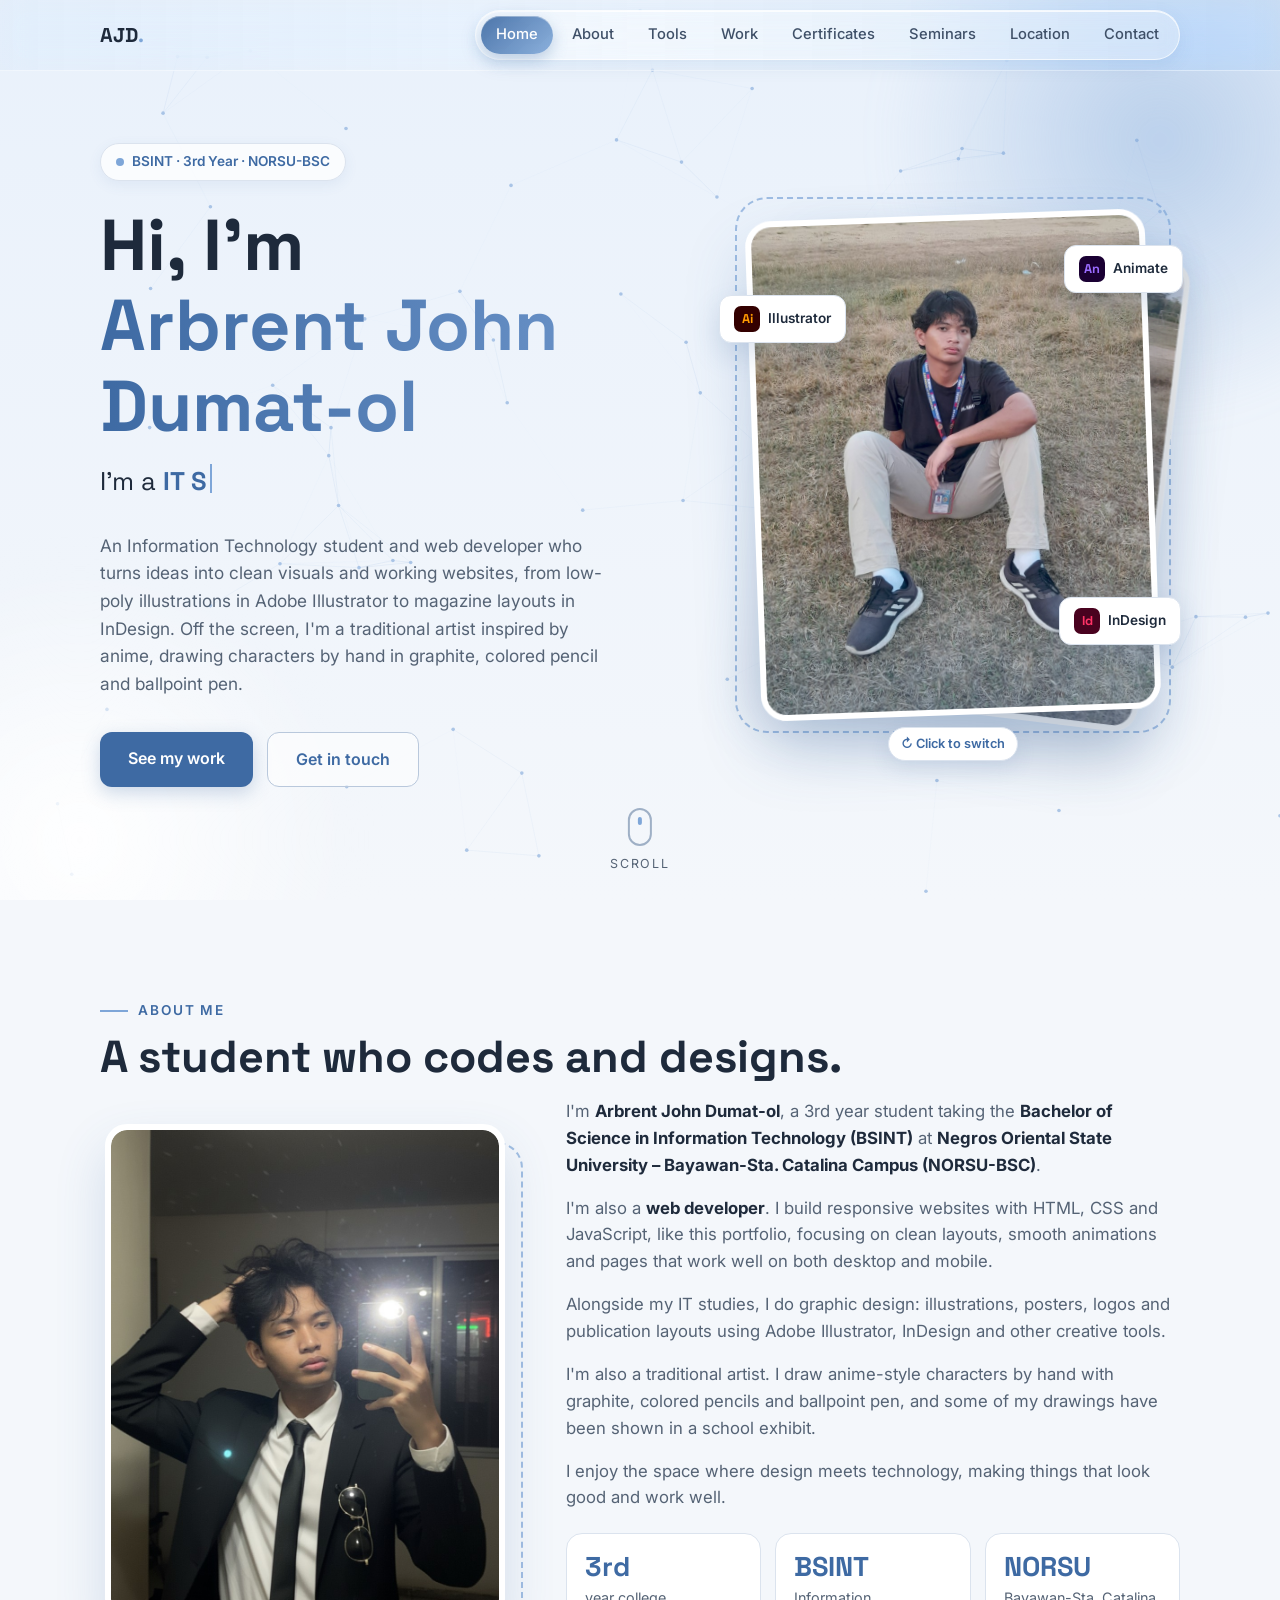
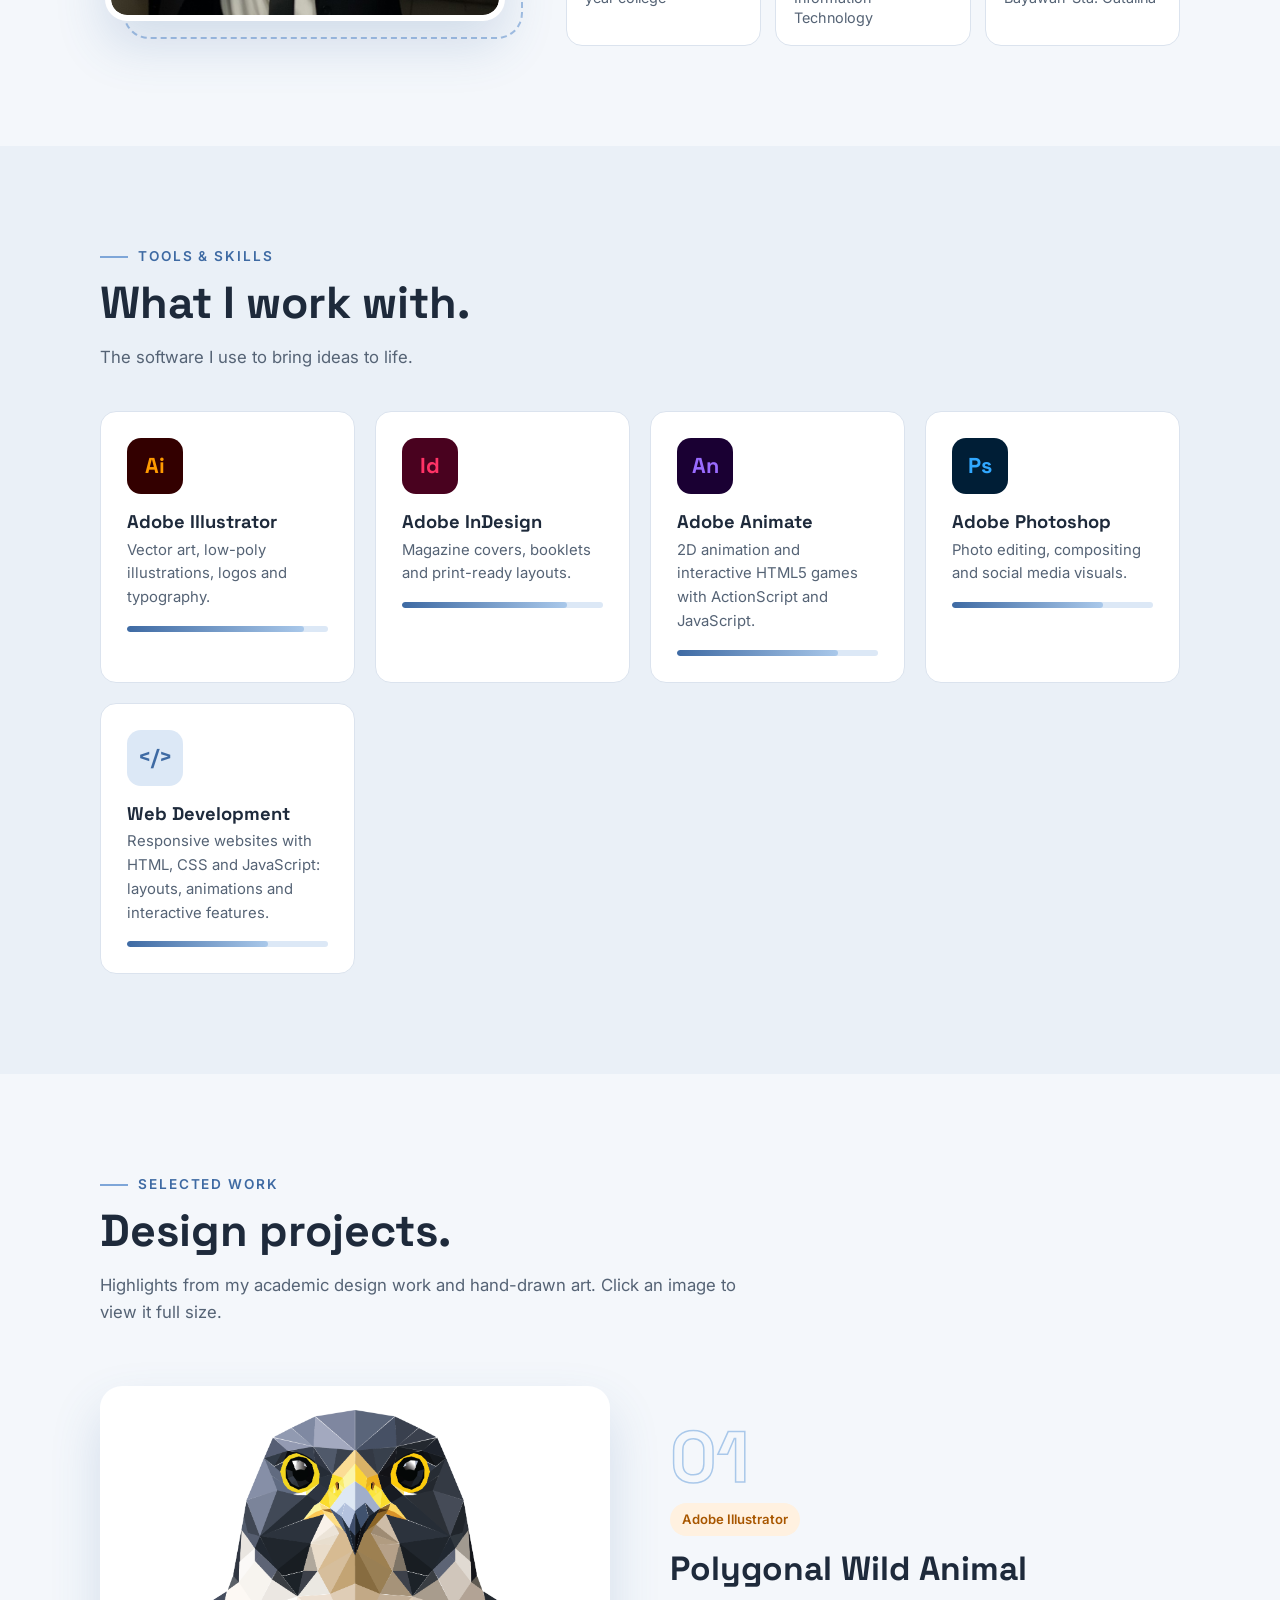
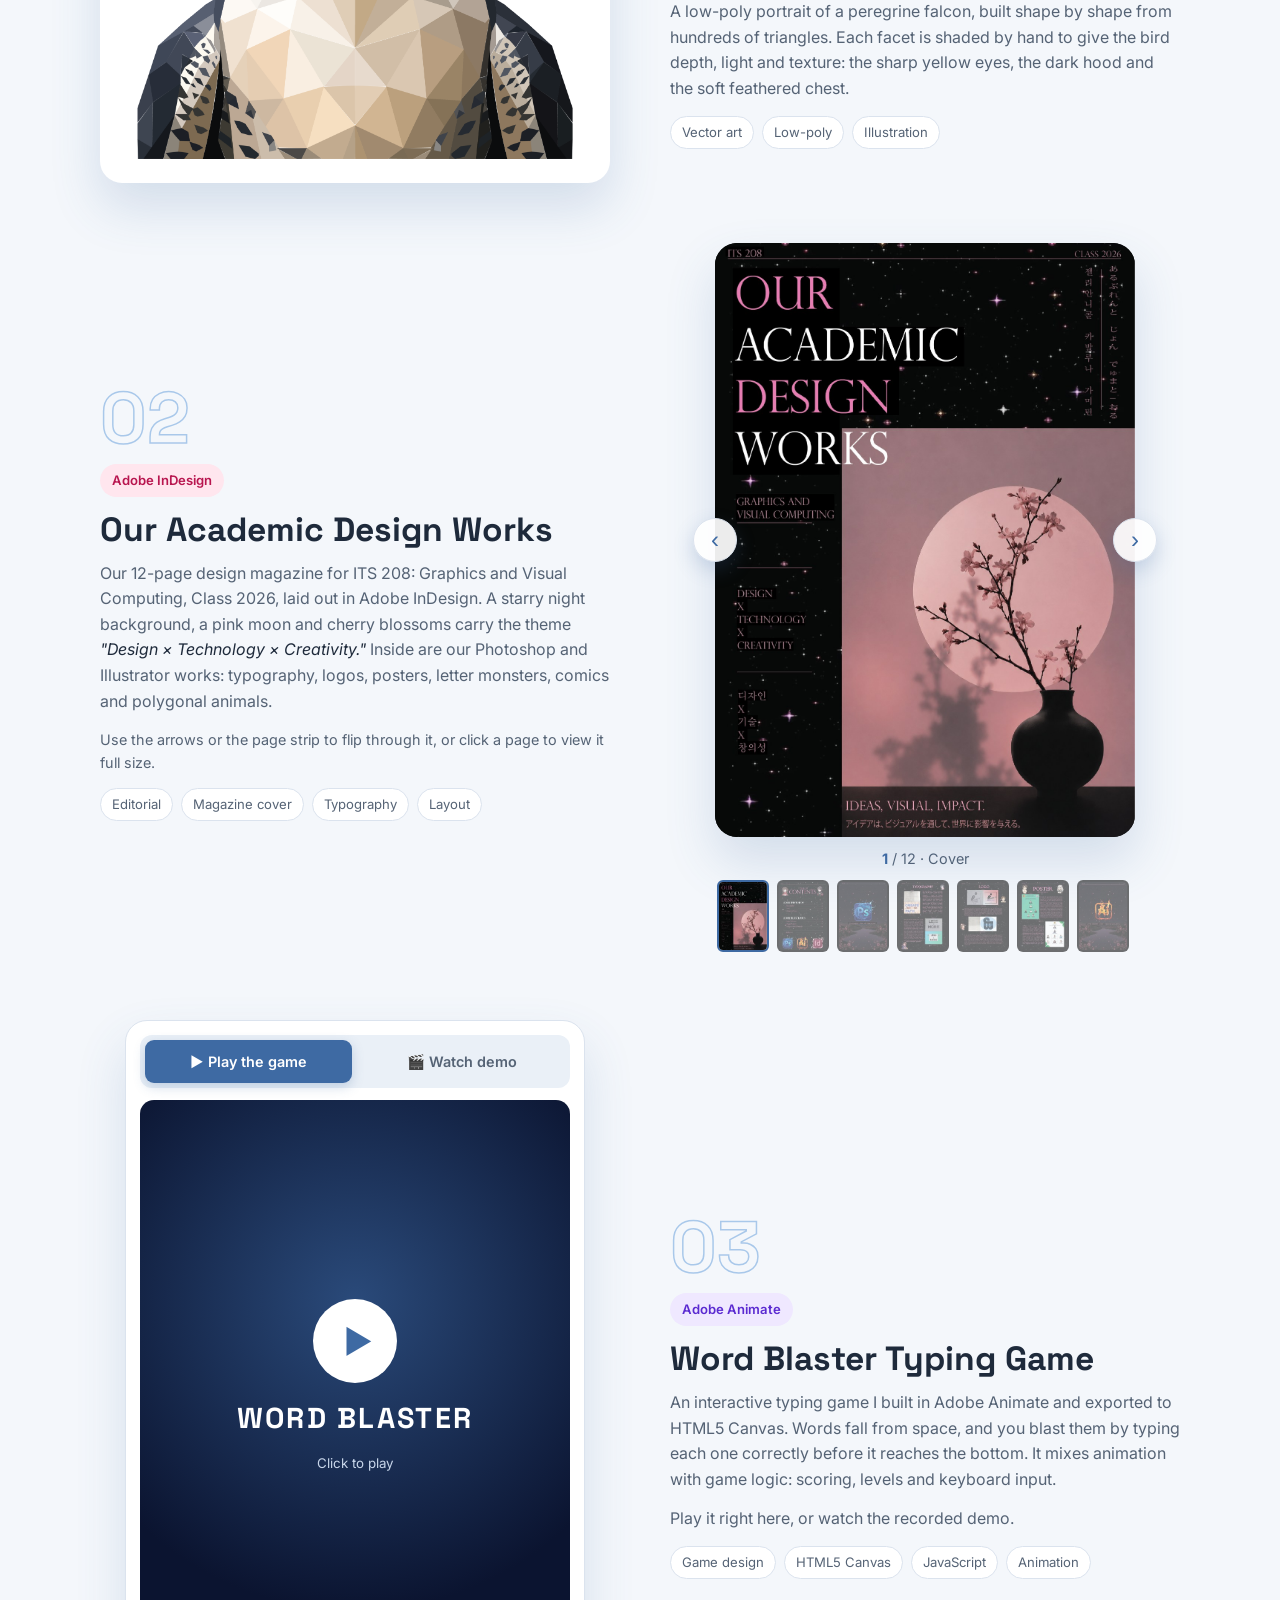
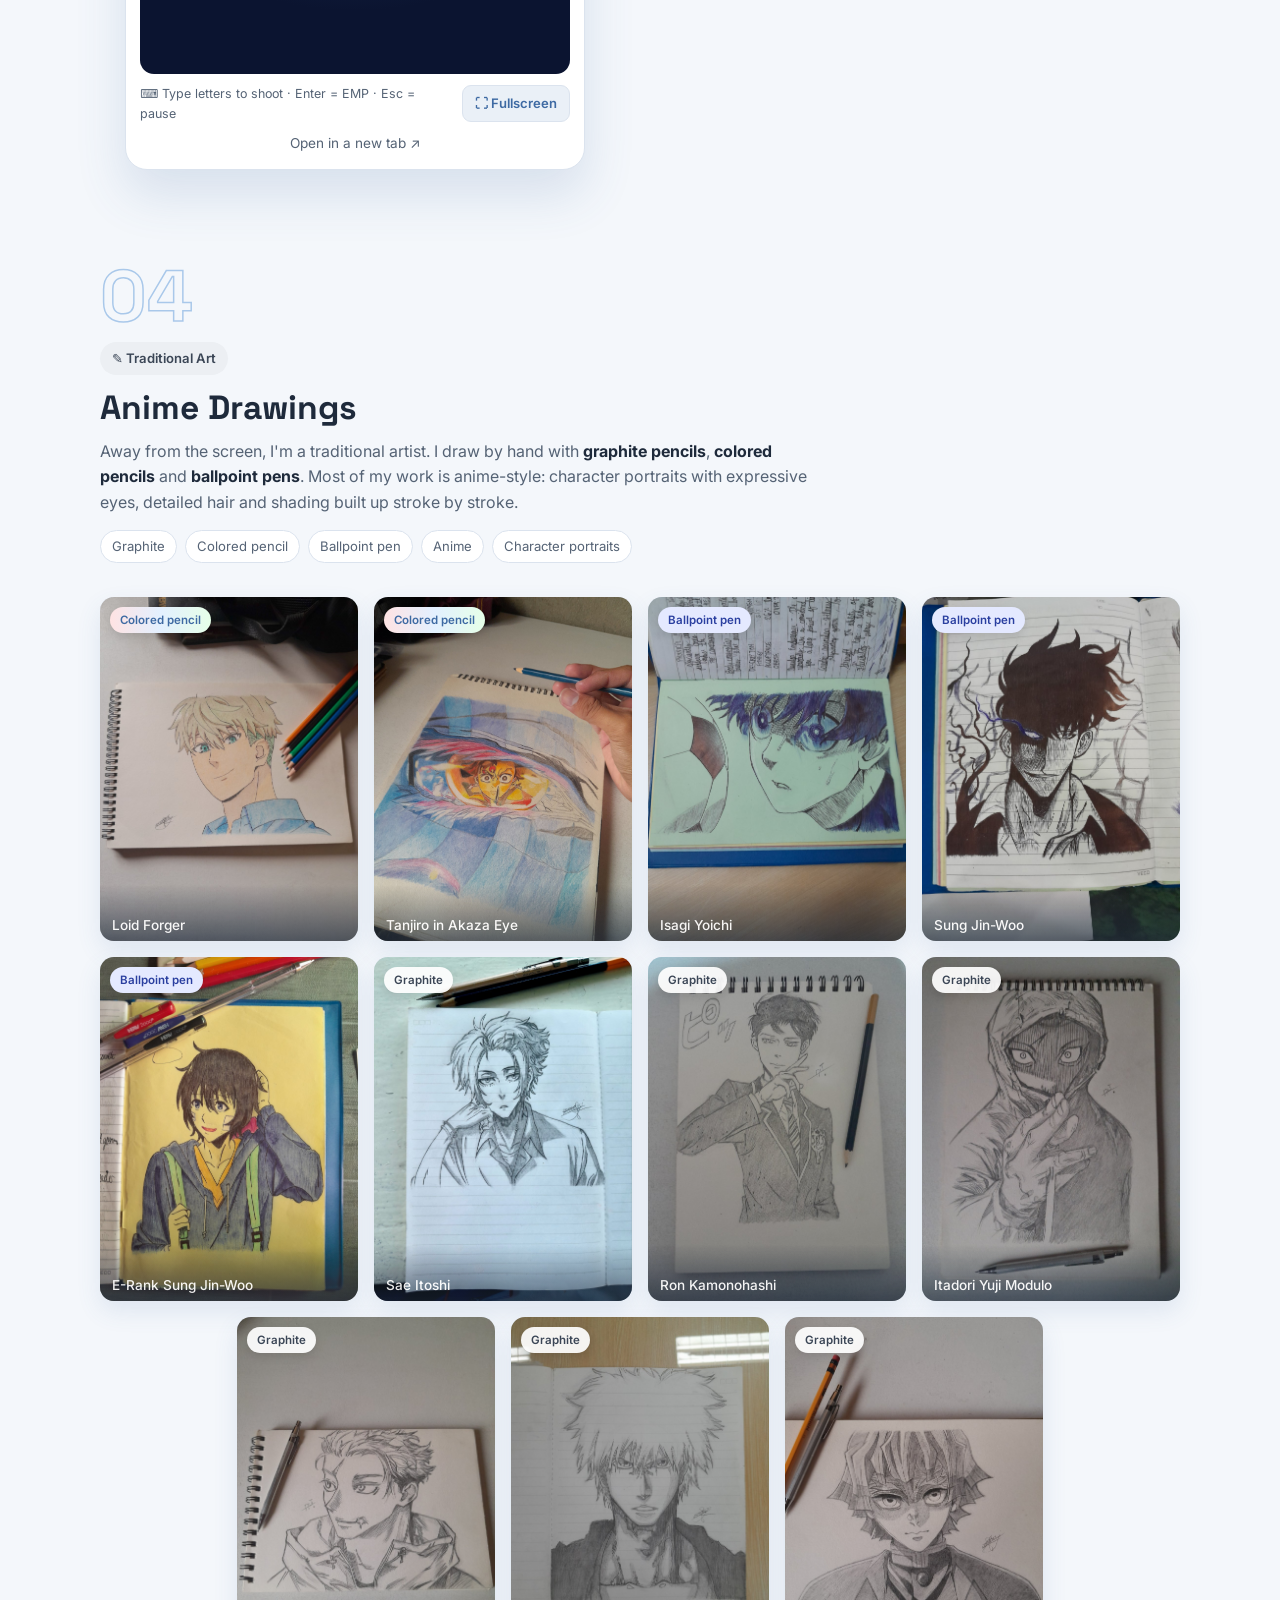
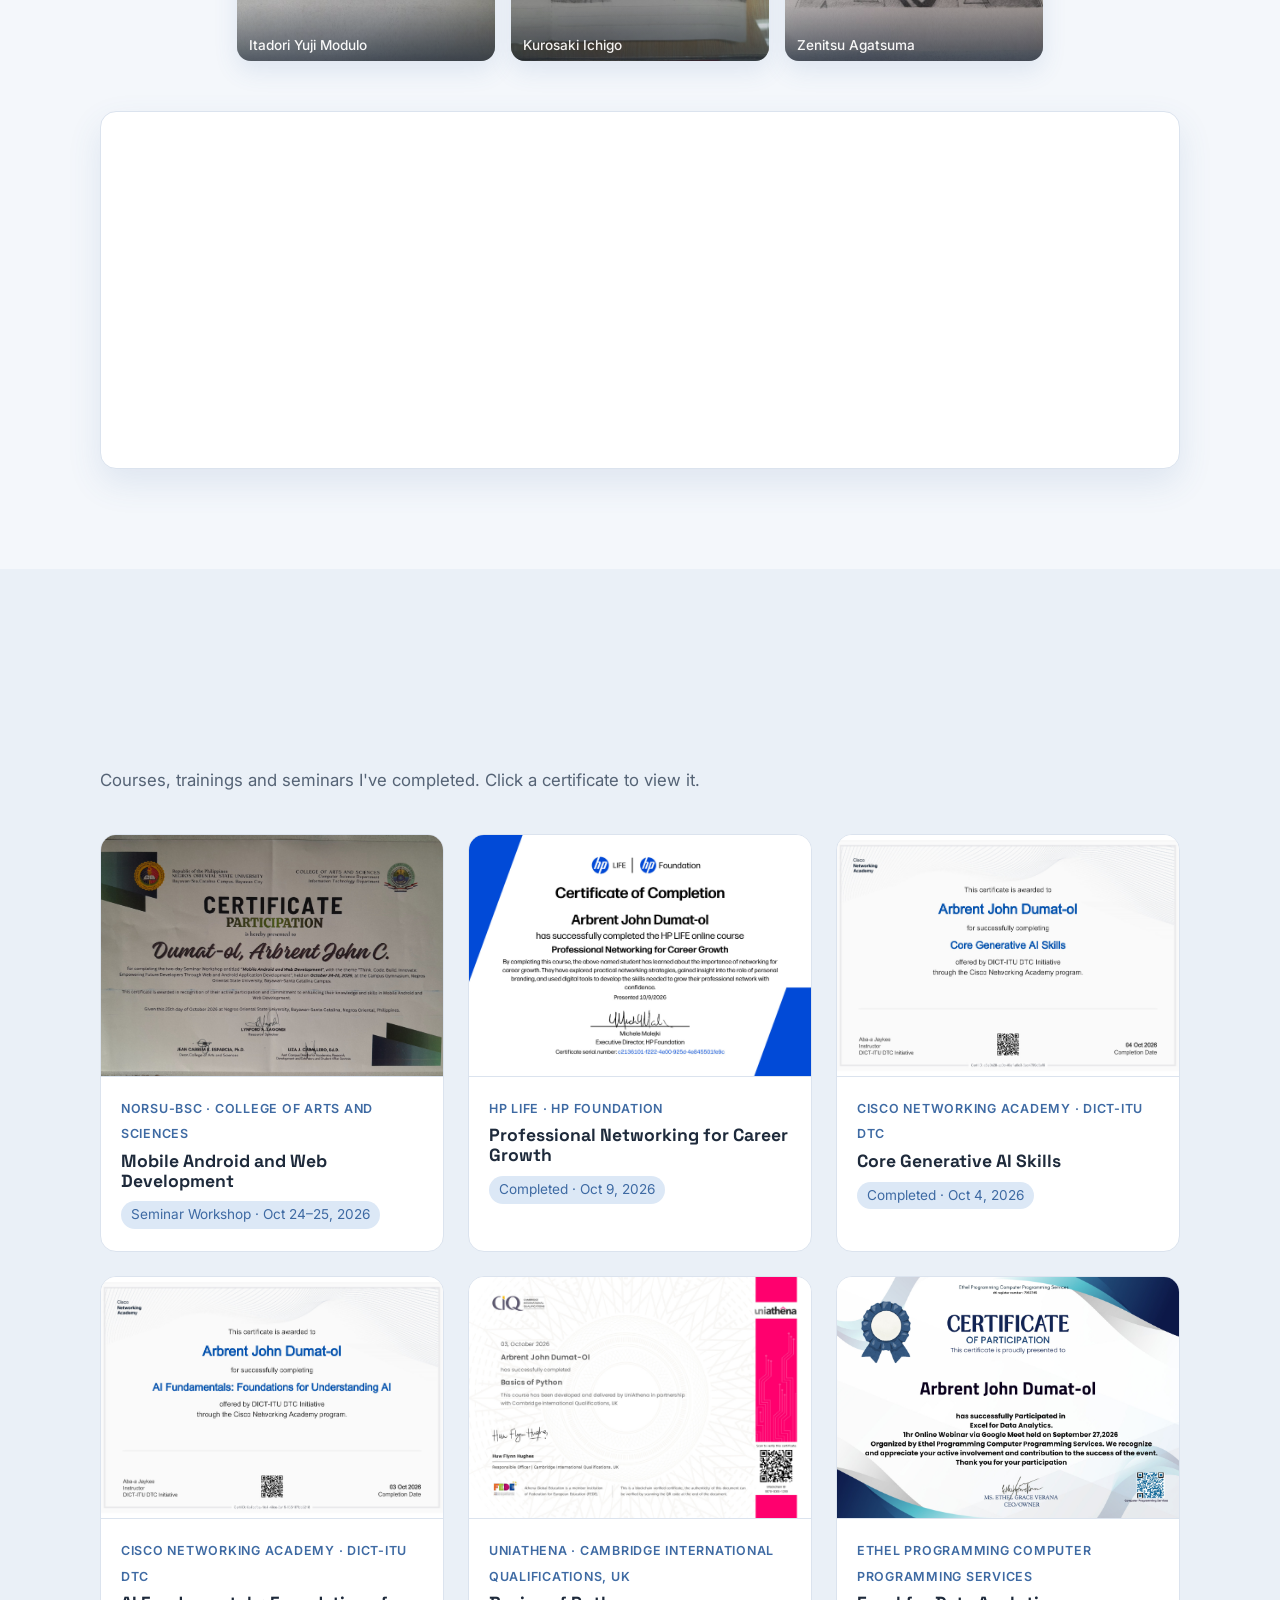
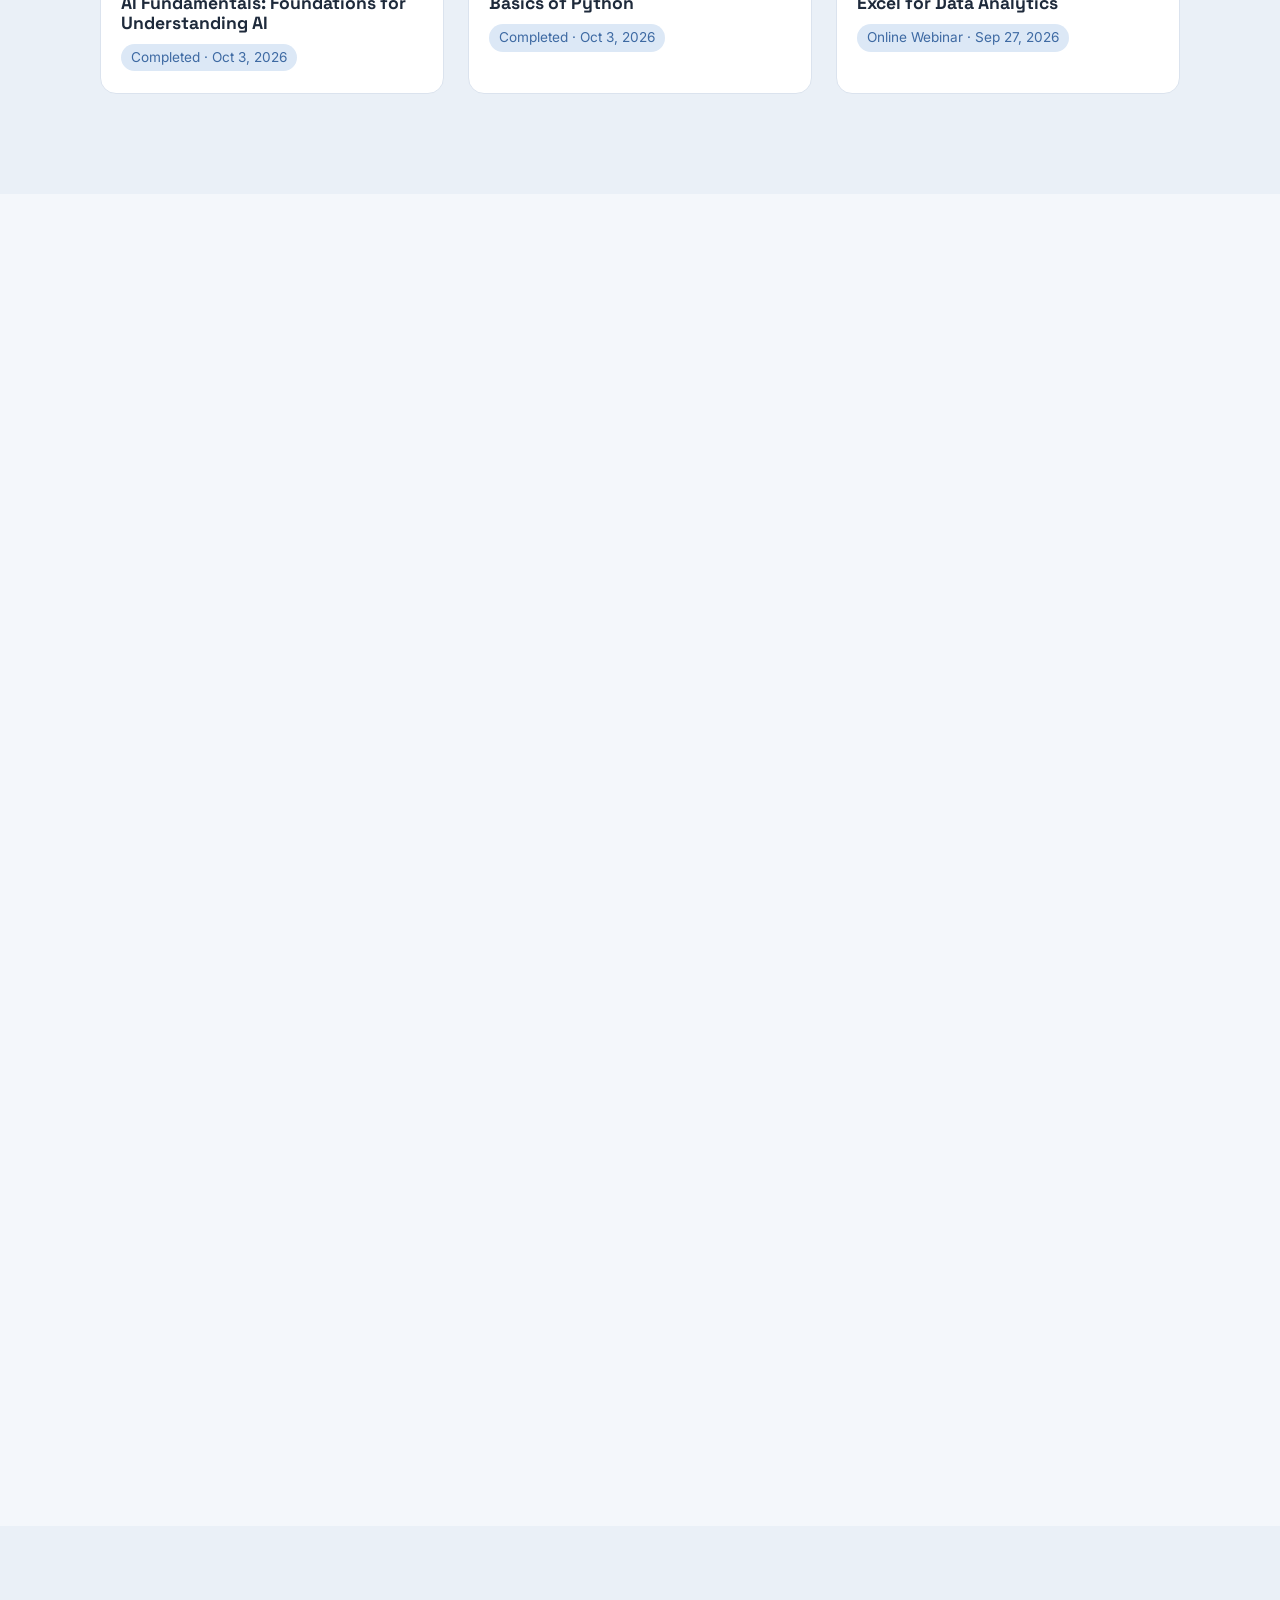
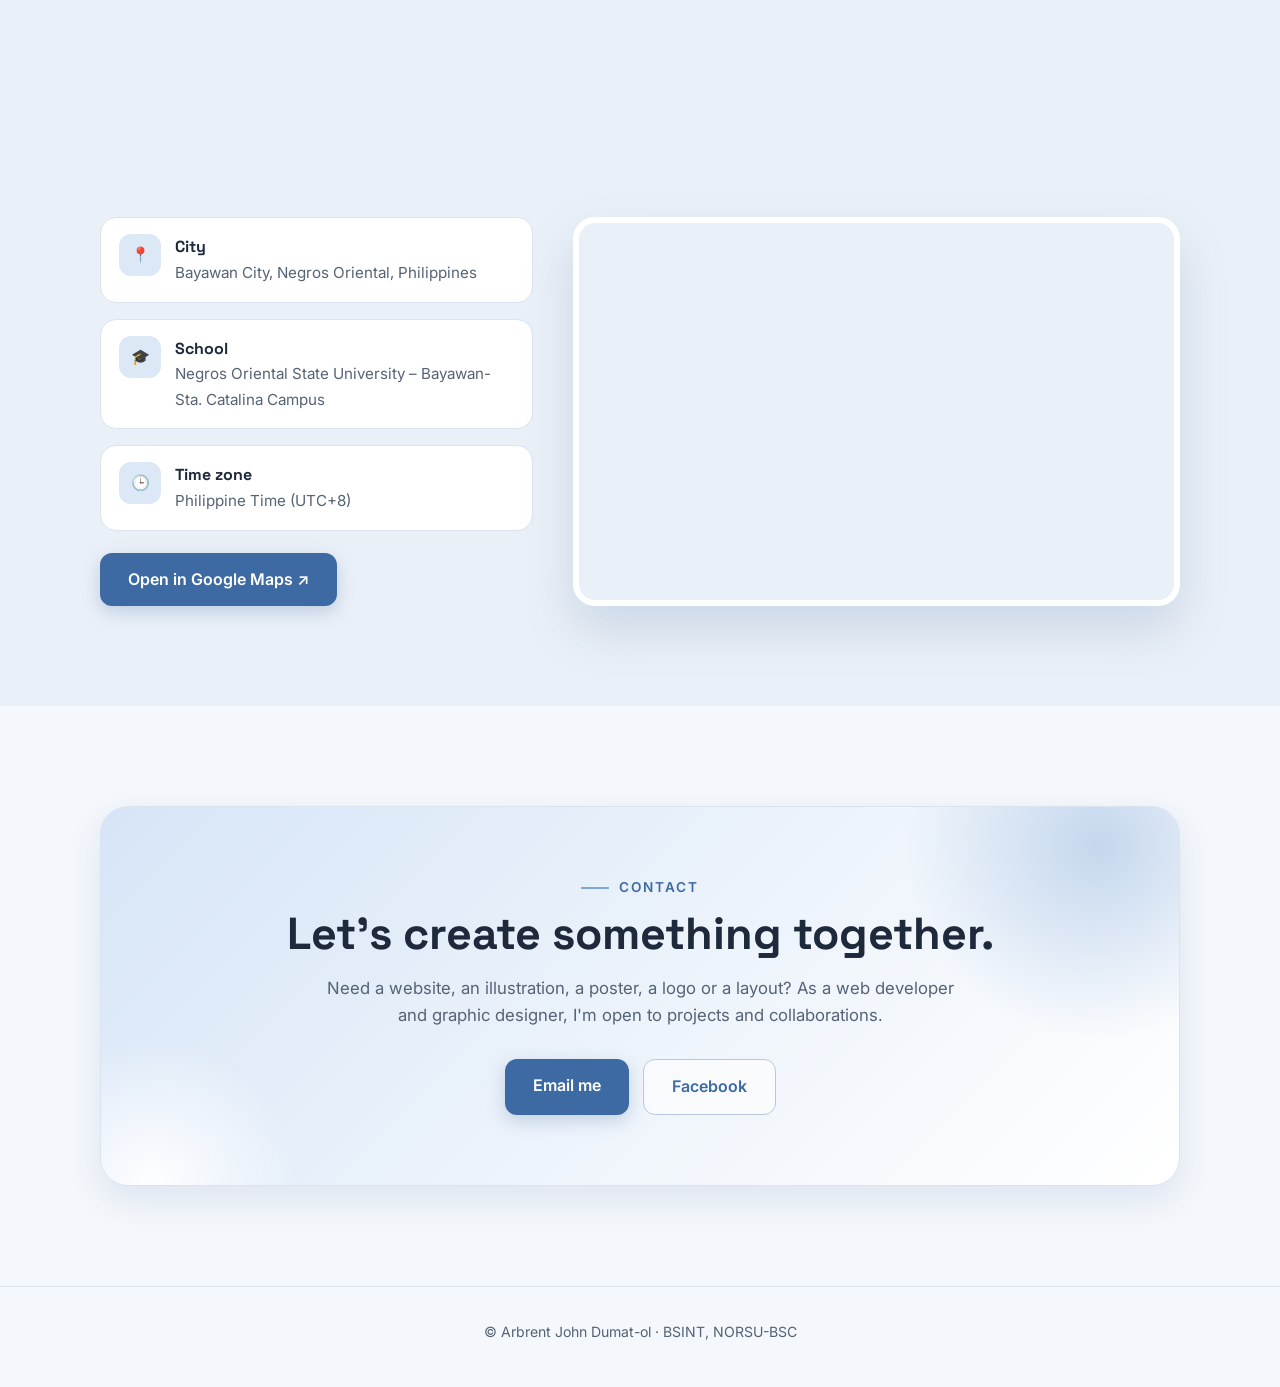
==== commit 0a2cf125: "Add artworks, magazine pages, game fixes and new design" ====
--- a/index.html
+++ b/index.html
@@ -4,7 +4,7 @@
 <meta charset="utf-8">
 <meta name="viewport" content="width=device-width, initial-scale=1">
 <title>Arbrent John Dumat-ol — Portfolio</title>
-<meta name="description" content="Arbrent John Dumat-ol: BS Information Technology student at NORSU-BSC and graphic designer working in Adobe Illustrator and InDesign.">
+<meta name="description" content="Arbrent John Dumat-ol: BS Information Technology student at NORSU-BSC, web developer, graphic designer working in Adobe Illustrator and InDesign, and anime-inspired traditional artist.">
 <link rel="preconnect" href="https://fonts.googleapis.com">
 <link rel="preconnect" href="https://fonts.gstatic.com" crossorigin>
 <link href="https://fonts.googleapis.com/css2?family=Space+Grotesk:wght@500;700&family=Inter:wght@400;500;600&display=swap" rel="stylesheet">
@@ -13,8 +13,17 @@
 <body class="loading">
 
 <div class="loader" id="loader">
-  <div style="text-align:center">
-    <div class="loader-logo"><span>A</span><span>J</span><span>D</span></div>
+  <div class="loader-inner">
+    <div class="loader-logo" aria-label="Arbrent John Dumat-ol">
+      <div class="l-line">
+        <span class="l-word"><span style="--i:0">A</span><span style="--i:1">R</span><span style="--i:2">B</span><span style="--i:3">R</span><span style="--i:4">E</span><span style="--i:5">N</span><span style="--i:6">T</span></span>
+        <span class="l-word"><span style="--i:7">J</span><span style="--i:8">O</span><span style="--i:9">H</span><span style="--i:10">N</span></span>
+      </div>
+      <div class="l-line l-last">
+        <span class="l-word"><span style="--i:11">D</span><span style="--i:12">U</span><span style="--i:13">M</span><span style="--i:14">A</span><span style="--i:15">T</span><span style="--i:16">-</span><span style="--i:17">O</span><span style="--i:18">L</span></span>
+      </div>
+    </div>
+    <p class="loader-tag">Web Developer · Graphic Designer · Artist</p>
     <div class="loader-bar"><i></i></div>
   </div>
 </div>
@@ -23,9 +32,10 @@
 
 <nav id="nav">
   <div class="wrap">
-    <a class="logo" href="#top">Arbrent<span>.</span></a>
+    <a class="logo" href="#top">AJD<span>.</span></a>
     <button class="menu-btn" id="menuBtn" aria-label="Open menu"><i></i><i></i><i></i></button>
     <ul id="menu">
+      <li><a href="#top">Home</a></li>
       <li><a href="#about">About</a></li>
       <li><a href="#tools">Tools</a></li>
       <li><a href="#work">Work</a></li>
@@ -45,7 +55,7 @@
       <span class="tag reveal"><span class="dot"></span>BSINT · 3rd Year · NORSU-BSC</span>
       <h1 class="reveal">Hi, I'm<span class="name">Arbrent John Dumat-ol</span></h1>
       <div class="typed reveal">I'm a <b id="typed"></b><span class="caret"></span></div>
-      <p class="reveal">An Information Technology student who turns ideas into clean visuals, from low-poly illustrations in Adobe Illustrator to magazine layouts in InDesign.</p>
+      <p class="reveal">An Information Technology student and web developer who turns ideas into clean visuals and working websites, from low-poly illustrations in Adobe Illustrator to magazine layouts in InDesign. Off the screen, I'm a traditional artist inspired by anime, drawing characters by hand in graphite, colored pencil and ballpoint pen.</p>
       <div class="btns reveal">
         <a class="btn btn-main" href="#work">See my work</a>
         <a class="btn btn-ghost" href="#contact">Get in touch</a>
@@ -53,7 +63,11 @@
     </div>
     <div class="photo-wrap reveal zoom">
       <div class="photo-ring"></div>
-      <div class="photo" id="photo"><img src="images/arbrent.jpg" alt="Arbrent John Dumat-ol"></div>
+      <div class="photo-stack" id="photo" role="button" tabindex="0" aria-label="Switch photo">
+        <div class="photo front"><img src="images/arbrent.jpg" alt="Arbrent John Dumat-ol"></div>
+        <div class="photo back"><img src="images/arbrent-2.jpg" alt="Arbrent John Dumat-ol looking to the side"></div>
+      </div>
+      <span class="swap-hint">↻ Click to switch</span>
       <div class="float-badge fb1"><span class="sw ai">Ai</span>Illustrator</div>
       <div class="float-badge fb2"><span class="sw id">Id</span>InDesign</div>
       <div class="float-badge fb3"><span class="sw an">An</span>Animate</div>
@@ -67,16 +81,22 @@
     <p class="eyebrow reveal">About me</p>
     <h2 class="reveal">A student who codes and designs.</h2>
     <div class="about-grid">
-      <div class="reveal left">
-        <p>I'm <strong>Arbrent John Dumat-ol</strong>, a 23-year-old 3rd year student taking the <strong>Bachelor of Science in Information Technology (BSINT)</strong> at <strong>Negros Oriental State University – Bayawan-Sta. Catalina Campus (NORSU-BSC)</strong>.</p>
+      <div class="about-photo reveal left">
+        <div class="tilt" data-full="images/arbrent-suit.jpg" data-cap="Arbrent John Dumat-ol">
+          <img src="images/arbrent-suit.jpg" alt="Arbrent John Dumat-ol in a black suit and tie" loading="lazy"><div class="shine"></div>
+        </div>
+      </div>
+      <div class="about-text reveal right">
+        <p>I'm <strong>Arbrent John Dumat-ol</strong>, a 3rd year student taking the <strong>Bachelor of Science in Information Technology (BSINT)</strong> at <strong>Negros Oriental State University – Bayawan-Sta. Catalina Campus (NORSU-BSC)</strong>.</p>
+        <p>I'm also a <strong>web developer</strong>. I build responsive websites with HTML, CSS and JavaScript, like this portfolio, focusing on clean layouts, smooth animations and pages that work well on both desktop and mobile.</p>
         <p>Alongside my IT studies, I do graphic design: illustrations, posters, logos and publication layouts using Adobe Illustrator, InDesign and other creative tools.</p>
+        <p>I'm also a traditional artist. I draw anime-style characters by hand with graphite, colored pencils and ballpoint pen, and some of my drawings have been shown in a school exhibit.</p>
         <p>I enjoy the space where design meets technology, making things that look good and work well.</p>
-      </div>
-      <div class="facts reveal right">
-        <div class="fact"><strong><span class="count" data-to="23">0</span></strong><span>years old</span></div>
-        <div class="fact"><strong><span class="count" data-to="3">0</span>rd</strong><span>year college</span></div>
-        <div class="fact"><strong>BSINT</strong><span>Information Technology</span></div>
-        <div class="fact"><strong>NORSU</strong><span>Bayawan-Sta. Catalina</span></div>
+        <div class="facts">
+          <div class="fact"><strong><span class="count" data-to="3">0</span>rd</strong><span>year college</span></div>
+          <div class="fact"><strong>BSINT</strong><span>Information Technology</span></div>
+          <div class="fact"><strong>NORSU</strong><span>Bayawan-Sta. Catalina</span></div>
+        </div>
       </div>
     </div>
   </div>
@@ -92,7 +112,7 @@
       <div class="tool reveal"><div class="badge id">Id</div><h3>Adobe InDesign</h3><p>Magazine covers, booklets and print-ready layouts.</p><div class="meter"><i data-w="82%"></i></div></div>
       <div class="tool reveal"><div class="badge an">An</div><h3>Adobe Animate</h3><p>2D animation and interactive HTML5 games with ActionScript and JavaScript.</p><div class="meter"><i data-w="80%"></i></div></div>
       <div class="tool reveal"><div class="badge ps">Ps</div><h3>Adobe Photoshop</h3><p>Photo editing, compositing and social media visuals.</p><div class="meter"><i data-w="75%"></i></div></div>
-      <div class="tool reveal"><div class="badge web">&lt;/&gt;</div><h3>Web &amp; IT</h3><p>HTML, CSS, JavaScript and the foundations from my IT program.</p><div class="meter"><i data-w="70%"></i></div></div>
+      <div class="tool reveal"><div class="badge web">&lt;/&gt;</div><h3>Web Development</h3><p>Responsive websites with HTML, CSS and JavaScript: layouts, animations and interactive features.</p><div class="meter"><i data-w="70%"></i></div></div>
     </div>
   </div>
 </section>
@@ -101,7 +121,7 @@
   <div class="wrap">
     <p class="eyebrow reveal">Selected work</p>
     <h2 class="reveal">Design projects.</h2>
-    <p class="lead reveal">Highlights from my academic design work. Click an image to view it full size.</p>
+    <p class="lead reveal">Highlights from my academic design work and hand-drawn art. Click an image to view it full size.</p>
 
     <div class="project">
       <div class="p-media reveal left">
@@ -120,15 +140,39 @@
 
     <div class="project flip">
       <div class="p-media reveal right">
-        <div class="tilt cover" data-full="images/design-works-cover.jpg" data-cap="Our Academic Design Works: magazine cover (Adobe InDesign)">
-          <img src="images/design-works-cover.jpg" alt="Magazine cover titled Our Academic Design Works with a pink moon and cherry blossoms" loading="lazy"><div class="shine"></div>
+        <div class="mag" id="mag">
+          <div class="mag-stage">
+            <div class="tilt cover">
+              <img id="magImg" src="images/design-works-cover.jpg" alt="Magazine cover titled Our Academic Design Works with a pink moon and cherry blossoms" loading="lazy"><div class="shine"></div>
+            </div>
+            <button class="mag-btn prev" id="magPrev" aria-label="Previous page">‹</button>
+            <button class="mag-btn next" id="magNext" aria-label="Next page">›</button>
+          </div>
+          <div class="mag-ctrl">
+            <span class="mag-count"><b id="magNum">1</b> / <span id="magTotal">12</span> · <span id="magTitle">Cover</span></span>
+          </div>
+          <div class="mag-thumbs" id="magThumbs">
+            <button class="active" data-src="images/design-works-cover.jpg" data-title="Cover"><img src="images/magazine/thumb-01.jpg" alt="Page 1: Cover"></button>
+            <button data-src="images/magazine/page-02.jpg" data-title="Table of Contents"><img src="images/magazine/thumb-02.jpg" alt="Page 2: Table of Contents" loading="lazy"></button>
+            <button data-src="images/magazine/page-03.jpg" data-title="Adobe Photoshop"><img src="images/magazine/thumb-03.jpg" alt="Page 3: Adobe Photoshop" loading="lazy"></button>
+            <button data-src="images/magazine/page-04.jpg" data-title="Typography"><img src="images/magazine/thumb-04.jpg" alt="Page 4: Typography" loading="lazy"></button>
+            <button data-src="images/magazine/page-05.jpg" data-title="Logo"><img src="images/magazine/thumb-05.jpg" alt="Page 5: Logo" loading="lazy"></button>
+            <button data-src="images/magazine/page-06.jpg" data-title="Poster"><img src="images/magazine/thumb-06.jpg" alt="Page 6: Poster" loading="lazy"></button>
+            <button data-src="images/magazine/page-07.jpg" data-title="Adobe Illustrator"><img src="images/magazine/thumb-07.jpg" alt="Page 7: Adobe Illustrator" loading="lazy"></button>
+            <button data-src="images/magazine/page-08.jpg" data-title="Letter Monster"><img src="images/magazine/thumb-08.jpg" alt="Page 8: Letter Monster" loading="lazy"></button>
+            <button data-src="images/magazine/page-09.jpg" data-title="Comics"><img src="images/magazine/thumb-09.jpg" alt="Page 9: Comics" loading="lazy"></button>
+            <button data-src="images/magazine/page-10.jpg" data-title="Polygonal Wild Animal"><img src="images/magazine/thumb-10.jpg" alt="Page 10: Polygonal Wild Animal" loading="lazy"></button>
+            <button data-src="images/magazine/page-11.jpg" data-title="Reflection"><img src="images/magazine/thumb-11.jpg" alt="Page 11: Reflection" loading="lazy"></button>
+            <button data-src="images/magazine/page-12.jpg" data-title="Class of 2026"><img src="images/magazine/thumb-12.jpg" alt="Page 12: Class of 2026" loading="lazy"></button>
+          </div>
         </div>
       </div>
       <div class="reveal left">
         <div class="p-num">02</div>
         <span class="p-kind k-id">Adobe InDesign</span>
         <h3>Our Academic Design Works</h3>
-        <p>The cover page of our design magazine for ITS 208: Graphics and Visual Computing, Class 2026. A starry night background meets a pink moon and cherry blossoms. Bold serif type and Japanese and Korean accents carry the theme <em>"Design × Technology × Creativity."</em></p>
+        <p>Our 12-page design magazine for ITS 208: Graphics and Visual Computing, Class 2026, laid out in Adobe InDesign. A starry night background, a pink moon and cherry blossoms carry the theme <em>"Design × Technology × Creativity."</em> Inside are our Photoshop and Illustrator works: typography, logos, posters, letter monsters, comics and polygonal animals.</p>
+        <p class="mag-tip">Use the arrows or the page strip to flip through it, or click a page to view it full size.</p>
         <div class="chips"><span>Editorial</span><span>Magazine cover</span><span>Typography</span><span>Layout</span></div>
       </div>
     </div>
@@ -145,10 +189,14 @@
               <button class="game-start" id="gameStart">
                 <span class="game-start-icon">▶</span>
                 <strong>WORD BLASTER</strong>
-                <small>Click to load the game</small>
+                <small>Click to play</small>
               </button>
             </div>
-            <a class="game-open" href="games/word-blaster/index.html" target="_blank" rel="noopener">Open full screen ↗</a>
+            <div class="game-bar">
+              <span class="game-keys">⌨ Type letters to shoot · Enter = EMP · Esc = pause</span>
+              <button class="game-full" id="gameFull" type="button">⛶ Fullscreen</button>
+            </div>
+            <a class="game-open" href="games/word-blaster/index.html" target="_blank" rel="noopener">Open in a new tab ↗</a>
           </div>
           <div class="game-pane" data-pane="video">
             <video class="game-video" controls preload="metadata" playsinline>
@@ -165,6 +213,42 @@
         <p>An interactive typing game I built in Adobe Animate and exported to HTML5 Canvas. Words fall from space, and you blast them by typing each one correctly before it reaches the bottom. It mixes animation with game logic: scoring, levels and keyboard input.</p>
         <p>Play it right here, or watch the recorded demo.</p>
         <div class="chips"><span>Game design</span><span>HTML5 Canvas</span><span>JavaScript</span><span>Animation</span></div>
+      </div>
+    </div>
+
+    <div class="art-project">
+      <div class="art-head reveal">
+        <div class="p-num">04</div>
+        <span class="p-kind k-art">✎ Traditional Art</span>
+        <h3>Anime Drawings</h3>
+        <p>Away from the screen, I'm a traditional artist. I draw by hand with <strong>graphite pencils</strong>, <strong>colored pencils</strong> and <strong>ballpoint pens</strong>. Most of my work is anime-style: character portraits with expressive eyes, detailed hair and shading built up stroke by stroke.</p>
+        <div class="chips"><span>Graphite</span><span>Colored pencil</span><span>Ballpoint pen</span><span>Anime</span><span>Character portraits</span></div>
+      </div>
+
+      <div class="art-grid">
+        <figure class="reveal zoom"><img src="images/art/art-01.jpg" alt="Colored pencil anime portrait of a blond character in a blue shirt" loading="lazy"><span class="medium m-color">Colored pencil</span><figcaption>Loid Forger</figcaption></figure>
+        <figure class="reveal zoom"><img src="images/art/art-04.jpg" alt="Colored pencil drawing of a close-up anime eye with a fiery reflection" loading="lazy"><span class="medium m-color">Colored pencil</span><figcaption>Tanjiro in Akaza Eye</figcaption></figure>
+        <figure class="reveal zoom"><img src="images/art/art-13.jpg" alt="Ballpoint pen drawing of an anime soccer player with blue hair and a soccer ball" loading="lazy" style="object-position:center 70%"><span class="medium m-pen">Ballpoint pen</span><figcaption>Isagi Yoichi</figcaption></figure>
+        <figure class="reveal zoom"><img src="images/art/art-14.jpg" alt="Ballpoint pen drawing of a dark-haired anime character with glowing eyes on lined paper" loading="lazy"><span class="medium m-pen">Ballpoint pen</span><figcaption>Sung Jin-Woo</figcaption></figure>
+        <figure class="reveal zoom"><img src="images/art/art-15.jpg" alt="Ballpoint pen drawing of an anime character in a hoodie on yellow paper" loading="lazy" style="object-position:center 60%"><span class="medium m-pen">Ballpoint pen</span><figcaption>E-Rank Sung Jin-Woo</figcaption></figure>
+        <figure class="reveal zoom"><img src="images/art/art-02.jpg" alt="Graphite anime sketch of a character with wavy hair on notebook paper" loading="lazy"><span class="medium">Graphite</span><figcaption>Sae Itoshi</figcaption></figure>
+        <figure class="reveal zoom"><img src="images/art/art-03.jpg" alt="Graphite drawing of an anime character in a school blazer" loading="lazy"><span class="medium">Graphite</span><figcaption>Ron Kamonohashi</figcaption></figure>
+        <figure class="reveal zoom"><img src="images/art/art-05.jpg" alt="Graphite drawing of a hooded anime character covering his face" loading="lazy"><span class="medium">Graphite</span><figcaption>Itadori Yuji Modulo</figcaption></figure>
+        <figure class="reveal zoom"><img src="images/art/art-06.jpg" alt="Graphite sketch of a smirking anime character in a hoodie" loading="lazy"><span class="medium">Graphite</span><figcaption>Itadori Yuji Modulo</figcaption></figure>
+        <figure class="reveal zoom"><img src="images/art/art-08.jpg" alt="Graphite drawing of a spiky-haired anime character on lined paper" loading="lazy"><span class="medium">Graphite</span><figcaption>Kurosaki Ichigo</figcaption></figure>
+        <figure class="reveal zoom"><img src="images/art/art-09.jpg" alt="Graphite portrait of an anime character with a high-collared uniform" loading="lazy"><span class="medium">Graphite</span><figcaption>Zenitsu Agatsuma</figcaption></figure>
+      </div>
+
+      <div class="art-exhibit">
+        <div class="reveal">
+          <h4>On display: "Art Sketching"</h4>
+          <p>My drawings were exhibited at school as <em>"Art Sketching: From the Collection of Arbrent John C. Dumat-ol."</em></p>
+        </div>
+        <div class="exhibit-grid">
+          <figure class="reveal zoom"><img src="images/art/art-10.jpg" alt="Table display of anime drawings with an Art Sketching sign" loading="lazy"><figcaption>The exhibit table</figcaption></figure>
+          <figure class="reveal zoom"><img src="images/art/art-11.jpg" alt="Arbrent holding up his drawings at the exhibit" loading="lazy" style="object-position:center 40%"><figcaption>Showing my drawings</figcaption></figure>
+          <figure class="reveal zoom"><img src="images/art/art-12.jpg" alt="Arbrent smiling beside his exhibit in the library" loading="lazy" style="object-position:center 40%"><figcaption>At the exhibit</figcaption></figure>
+        </div>
       </div>
     </div>
   </div>
@@ -214,8 +298,9 @@
       <figure class="g-wide reveal zoom"><img src="images/day1-preparation.jpg" alt="Students setting up tables in the gym" loading="lazy"><figcaption>Day 1: preparation</figcaption></figure>
       <figure class="reveal zoom"><img src="images/guest-speakers.jpg" alt="Guest speakers at the speakers' table" loading="lazy"><figcaption>Our guest speakers</figcaption></figure>
       <figure class="reveal zoom"><img src="images/topic.jpg" alt="Slide on programming languages for Android development" loading="lazy"><figcaption>Android development talk</figcaption></figure>
-      <figure class="g-wide reveal zoom"><img src="images/day2-session.jpg" alt="Students with laptops during the seminar" loading="lazy"><figcaption>Day 2: hands-on session</figcaption></figure>
-      <figure class="g-wide reveal zoom"><img src="images/day2-group.jpg" alt="Students coding on their laptops" loading="lazy"><figcaption>Coding together</figcaption></figure>
+      <figure class="g-wide g-tall reveal zoom"><img src="images/day2-certificate.jpg" alt="Arbrent smiling on stage holding his certificate of participation" loading="lazy" style="object-position:center 35%"><figcaption>Day 2: receiving my certificate</figcaption></figure>
+      <figure class="g-tall reveal zoom"><img src="images/day2-certificates-group.jpg" alt="Arbrent and two classmates holding their certificates in the gym" loading="lazy" style="object-position:center 70%"><figcaption>Day 2: certificates with classmates</figcaption></figure>
+      <figure class="g-tall reveal zoom"><img src="images/day2-group.jpg" style="object-position:right center" alt="Students coding on their laptops" loading="lazy"><figcaption>Coding together</figcaption></figure>
     </div>
   </div>
 </section>
@@ -254,17 +339,16 @@
     <div class="contact reveal zoom">
       <p class="eyebrow">Contact</p>
       <h2>Let's create something together.</h2>
-      <p class="lead">Need an illustration, a poster, a logo or a layout? I'm open to projects and collaborations.</p>
+      <p class="lead">Need a website, an illustration, a poster, a logo or a layout? As a web developer and graphic designer, I'm open to projects and collaborations.</p>
       <div class="btns">
-        <!-- TODO: replace with your real email and Facebook link -->
-        <a class="btn btn-main" href="mailto:youremail@example.com">Email me</a>
-        <a class="btn btn-ghost" href="#" target="_blank" rel="noopener">Facebook</a>
-      </div>
-    </div>
-  </div>
-</section>
-
-<footer>© 2026 Arbrent John Dumat-ol · BSINT, NORSU-BSC</footer>
+        <a class="btn btn-main" href="mailto:ajdumatol3@gmail.com">Email me</a>
+        <a class="btn btn-ghost" href="https://www.facebook.com/aerlbrent.dumatol" target="_blank" rel="noopener">Facebook</a>
+      </div>
+    </div>
+  </div>
+</section>
+
+<footer>© Arbrent John Dumat-ol · BSINT, NORSU-BSC</footer>
 
 <button class="to-top" id="toTop" aria-label="Back to top">↑</button>
 
--- a/css/style.css
+++ b/css/style.css
@@ -25,14 +25,33 @@
 ::selection{background:var(--blue-soft);color:var(--text)}
 
 /* ---------- Loader ---------- */
-.loader{position:fixed;inset:0;background:var(--bg);z-index:100;display:grid;place-items:center;transition:opacity .6s,visibility .6s}
-.loader.done{opacity:0;visibility:hidden}
-.loader-logo{font-family:"Space Grotesk";font-weight:700;font-size:3rem;color:var(--text);letter-spacing:.04em}
-.loader-logo span{display:inline-block;animation:bounce 1s infinite}
-.loader-logo span:nth-child(2){animation-delay:.1s;color:var(--blue-deep)}
-.loader-logo span:nth-child(3){animation-delay:.2s}
-.loader-bar{width:160px;height:3px;background:var(--line);border-radius:3px;margin-top:18px;overflow:hidden}
-.loader-bar i{display:block;height:100%;width:40%;background:var(--blue);animation:slide 1s ease-in-out infinite}
+.loader{position:fixed;inset:0;z-index:100;display:grid;place-items:center;padding:16px;overflow:hidden;
+  background:radial-gradient(circle at 20% 20%,#dce8f6 0,transparent 45%),radial-gradient(circle at 85% 80%,#d6e4f5 0,transparent 40%),var(--bg);
+  transition:opacity .7s ease,visibility .7s,transform .7s cubic-bezier(.7,0,.3,1)}
+.loader.done{opacity:0;visibility:hidden;transform:translateY(-6%) scale(1.04)}
+.loader-inner{text-align:center;perspective:800px}
+/* Big name: each letter flips up into place, one after another */
+.loader-logo{font-family:"Space Grotesk";font-weight:700;font-size:clamp(2.4rem,8.5vw,7rem);line-height:1.02;color:var(--text);letter-spacing:.02em;position:relative}
+.l-line{display:flex;justify-content:center;flex-wrap:wrap;gap:0 .32em}
+.l-word{display:inline-flex;white-space:nowrap}
+.l-word > span{display:inline-block;opacity:0;transform-origin:50% 100%;
+  animation:letterIn .7s cubic-bezier(.2,.8,.2,1.2) forwards,letterWave 2.4s ease-in-out infinite;
+  animation-delay:calc(var(--i) * .06s),calc(1.4s + var(--i) * .08s)}
+/* Surname in the site's blue gradient */
+.l-last .l-word > span{background:linear-gradient(180deg,var(--blue-deep),var(--blue));-webkit-background-clip:text;background-clip:text;color:transparent}
+/* Light shine sweeping across the name */
+.loader-logo::after{content:"";position:absolute;inset:-10% -20%;pointer-events:none;
+  background:linear-gradient(105deg,transparent 40%,rgba(255,255,255,.75) 50%,transparent 60%);
+  transform:translateX(-100%);animation:shine 2.2s ease-in-out 1.2s infinite}
+.loader-tag{margin-top:18px;font-size:clamp(.8rem,2vw,1rem);font-weight:600;color:var(--blue-deep);text-transform:uppercase;
+  opacity:0;letter-spacing:.6em;animation:tagIn 1s ease 1.2s forwards}
+.loader-bar{width:min(260px,60vw);height:3px;background:var(--line);border-radius:3px;margin:22px auto 0;overflow:hidden}
+.loader-bar i{display:block;height:100%;width:0;background:linear-gradient(90deg,var(--blue-deep),var(--sky));animation:fill 2.1s cubic-bezier(.4,0,.2,1) forwards}
+@keyframes letterIn{0%{opacity:0;transform:translateY(60%) rotateX(-90deg);filter:blur(8px)}100%{opacity:1;transform:none;filter:blur(0)}}
+@keyframes letterWave{0%,100%{translate:0 0}50%{translate:0 -8px}}
+@keyframes shine{0%{transform:translateX(-100%)}60%,100%{transform:translateX(100%)}}
+@keyframes tagIn{to{opacity:1;letter-spacing:.22em}}
+@keyframes fill{to{width:100%}}
 @keyframes bounce{0%,100%{transform:translateY(0)}50%{transform:translateY(-10px)}}
 @keyframes slide{0%{transform:translateX(-100%)}100%{transform:translateX(260%)}}
 
@@ -40,17 +59,28 @@
 .progress{position:fixed;top:0;left:0;height:3px;width:0;background:linear-gradient(90deg,var(--blue-deep),var(--sky));z-index:60}
 
 /* ---------- Nav ---------- */
-nav{position:fixed;top:0;left:0;right:0;z-index:40;transition:background .3s,box-shadow .3s}
-nav.scrolled{background:rgba(255,255,255,.85);backdrop-filter:blur(12px);box-shadow:0 1px 0 var(--line),0 8px 24px rgba(62,106,163,.08)}
+nav{position:fixed;top:0;left:0;right:0;z-index:40;transition:background .3s,box-shadow .3s,transform .35s cubic-bezier(.2,.7,.2,1)}
+nav.hide{transform:translateY(-100%);box-shadow:none}
+/* Frosted glass bar tinted with the site's faded blue */
+nav{background:linear-gradient(90deg,rgba(220,232,246,.35),rgba(244,247,251,.25) 50%,rgba(169,200,234,.3));
+  -webkit-backdrop-filter:blur(14px) saturate(160%);backdrop-filter:blur(14px) saturate(160%);
+  border-bottom:1px solid rgba(255,255,255,.45)}
+nav.scrolled{background:linear-gradient(90deg,rgba(220,232,246,.62),rgba(244,247,251,.5) 50%,rgba(169,200,234,.55));
+  border-bottom-color:rgba(255,255,255,.7);box-shadow:inset 0 1px 0 rgba(255,255,255,.7),0 10px 30px rgba(62,106,163,.12)}
 nav .wrap{display:flex;align-items:center;justify-content:space-between;height:70px;transition:height .3s}
-nav.scrolled .wrap{height:60px}
+nav.scrolled .wrap{height:62px}
 .logo{font-family:"Space Grotesk";font-weight:700;color:var(--text);text-decoration:none;font-size:1.25rem}
 .logo span{color:var(--blue)}
-nav ul{display:flex;gap:28px;list-style:none}
-nav ul a{color:var(--muted);text-decoration:none;font-size:.95rem;font-weight:500;position:relative;padding:4px 0;transition:color .2s}
-nav ul a::after{content:"";position:absolute;left:0;bottom:-2px;height:2px;width:0;background:var(--blue);transition:width .3s}
-nav ul a:hover,nav ul a.active{color:var(--blue-deep)}
-nav ul a:hover::after,nav ul a.active::after{width:100%}
+/* Glass capsule around the links */
+nav ul{display:flex;gap:4px;list-style:none;padding:5px;border-radius:999px;
+  background:rgba(255,255,255,.32);border:1px solid rgba(255,255,255,.65);
+  box-shadow:inset 0 1px 0 rgba(255,255,255,.8),0 6px 18px rgba(62,106,163,.1);
+  -webkit-backdrop-filter:blur(10px);backdrop-filter:blur(10px)}
+nav ul a{display:block;color:#3f5068;text-decoration:none;font-size:.92rem;font-weight:500;padding:7px 15px;border-radius:999px;
+  transition:color .2s,background .25s,box-shadow .25s}
+nav ul a:hover{color:var(--blue-deep);background:rgba(255,255,255,.7);box-shadow:inset 0 1px 0 #fff,0 4px 12px rgba(62,106,163,.12)}
+nav ul a.active{color:#fff;background:linear-gradient(135deg,rgba(62,106,163,.92),rgba(126,166,216,.88));
+  box-shadow:inset 0 1px 0 rgba(255,255,255,.35),0 6px 16px rgba(62,106,163,.3)}
 .menu-btn{display:none;background:none;border:0;cursor:pointer;width:32px;height:24px;position:relative}
 .menu-btn i{position:absolute;left:0;right:0;height:2px;background:var(--text);border-radius:2px;transition:.3s}
 .menu-btn i:nth-child(1){top:2px}.menu-btn i:nth-child(2){top:11px}.menu-btn i:nth-child(3){top:20px}
@@ -97,6 +127,23 @@
   transition:transform .15s ease-out;transform-style:preserve-3d}
 .photo img{width:100%;height:100%;object-fit:cover;object-position:center 30%}
 .photo::after{content:"";position:absolute;inset:0;background:linear-gradient(180deg,transparent 65%,rgba(62,106,163,.25))}
+
+/* Two photos stacked like pasted prints; click to shuffle */
+.photo-stack{position:relative;aspect-ratio:4/5;cursor:pointer;transition:transform .15s ease-out;transform-style:preserve-3d;outline:none}
+.photo-stack .photo{position:absolute;inset:0;aspect-ratio:auto;transition:transform .5s cubic-bezier(.2,.7,.2,1),filter .5s}
+.photo-stack .front{z-index:2;transform:rotate(-2deg)}
+.photo-stack .back{z-index:1;transform:translate(22px,10px) rotate(7deg) scale(.95);filter:brightness(.9) saturate(.85)}
+.photo-stack:hover .back{transform:translate(34px,6px) rotate(10deg) scale(.95)}
+.photo-stack:focus-visible .front{box-shadow:0 0 0 4px var(--blue-deep),0 30px 60px rgba(62,106,163,.25)}
+.photo-stack .photo.to-back{animation:toBack .7s cubic-bezier(.4,.1,.2,1) both}
+@keyframes toBack{
+  0%{z-index:3;transform:rotate(-2deg)}
+  45%{z-index:3;transform:translate(-58%,-4%) rotate(-16deg)}
+  55%{z-index:1}
+  100%{z-index:1;transform:translate(22px,10px) rotate(7deg) scale(.95)}
+}
+.swap-hint{position:absolute;left:50%;bottom:-46px;transform:translateX(-50%);white-space:nowrap;font-size:.8rem;font-weight:600;color:var(--blue-deep);
+  background:#fff;border:1px solid var(--line);padding:6px 12px;border-radius:999px;box-shadow:0 8px 20px rgba(62,106,163,.12);z-index:3;pointer-events:none}
 .float-badge{position:absolute;background:#fff;color:var(--text);border:1px solid var(--line);padding:10px 14px;border-radius:12px;font-weight:600;font-size:.85rem;
   box-shadow:0 12px 28px rgba(62,106,163,.18);display:flex;align-items:center;gap:8px;animation:float 4s ease-in-out infinite;z-index:3}
 .float-badge .sw{width:26px;height:26px;border-radius:7px;display:grid;place-items:center;font-family:"Space Grotesk";font-weight:700;font-size:.8rem}
@@ -124,14 +171,24 @@
 .reveal.in{opacity:1;transform:none}
 
 /* About */
-.about-grid{display:grid;grid-template-columns:1.2fr 1fr;gap:60px;align-items:start;margin-top:14px}
+.about-grid{display:grid;grid-template-columns:minmax(260px,.8fr) 1.2fr;gap:56px;align-items:center;margin-top:14px}
 .about-grid p{color:var(--muted);margin-bottom:16px;font-size:1.05rem}
 .about-grid strong{color:var(--text)}
+/* About: photo on the left, text + facts on the right */
+.about-photo{perspective:1000px;width:100%;max-width:400px;justify-self:center;position:relative}
+.about-photo::before{content:"";position:absolute;inset:18px -18px -18px 18px;border-radius:26px;border:2px dashed rgba(126,166,216,.7);z-index:-1}
+.about-photo .tilt{cursor:zoom-in;border:6px solid #fff;background:#fff}
+.about-photo img{display:block;aspect-ratio:4/5;object-fit:cover;object-position:center 30%;border-radius:16px}
+.about-text .facts{grid-template-columns:repeat(3,1fr);gap:14px;margin-top:22px}
+.about-text .facts .fact,.about-text .facts .fact:last-child:nth-child(odd){padding:18px;grid-column:auto}
+.about-text .fact strong{font-size:1.7rem}
 .facts{display:grid;grid-template-columns:1fr 1fr;gap:16px}
+.facts .fact:last-child:nth-child(odd){grid-column:1 / -1}
 .fact{background:var(--card);border:1px solid var(--line);border-radius:var(--radius);padding:22px;transition:transform .3s,box-shadow .3s,border-color .3s}
 .fact:hover{transform:translateY(-6px);box-shadow:var(--shadow);border-color:var(--blue)}
 .fact strong{display:block;font-family:"Space Grotesk";font-size:2.1rem;color:var(--blue-deep)}
-.fact > span{color:var(--muted);font-size:.9rem}
+.fact > span{display:block;color:var(--muted);font-size:.9rem;line-height:1.35;margin-top:6px}
+.fact strong{line-height:1.1}
 
 /* Tools */
 #tools{background:var(--bg-2)}
@@ -161,12 +218,61 @@
 .tilt .shine{position:absolute;inset:0;pointer-events:none;background:radial-gradient(circle at var(--mx,50%) var(--my,50%),rgba(255,255,255,.4),transparent 45%);opacity:0;transition:opacity .3s}
 .tilt:hover .shine{opacity:1}
 .tilt.falcon{background:#fff;padding:24px}
-.tilt.cover{max-width:420px;margin:0 auto;background:#000}
+.tilt.cover{max-width:420px;margin:0 auto;background:#000;cursor:zoom-in}
+
+/* Magazine page flipper */
+.mag{max-width:420px;margin:0 auto}
+.tilt.cover img{display:block;aspect-ratio:1131/1600;object-fit:cover;transition:opacity .25s,transform .25s}
+.tilt.cover img.turn-next{opacity:0;transform:translateX(-24px) rotateY(12deg)}
+.tilt.cover img.turn-prev{opacity:0;transform:translateX(24px) rotateY(-12deg)}
+.mag-stage{position:relative}
+.mag-ctrl{display:flex;align-items:center;justify-content:center;margin:10px 0 6px}
+.mag-btn{position:absolute;top:50%;z-index:2;width:44px;height:44px;border-radius:50%;border:1px solid var(--line);background:rgba(255,255,255,.92);color:var(--blue-deep);font-size:1.5rem;line-height:1;
+  cursor:pointer;box-shadow:0 8px 20px rgba(62,106,163,.22);transform:translateY(-50%);transition:background .2s,color .2s,transform .2s}
+.mag-btn.prev{left:-22px}
+.mag-btn.next{right:-22px}
+.mag-btn:hover{background:var(--blue-deep);color:#fff;transform:translateY(-50%) scale(1.1)}
+.mag-count{font-size:.9rem;color:var(--muted);text-align:center}
+.mag-count b{color:var(--blue-deep)}
+.mag-thumbs{display:flex;gap:8px;overflow-x:auto;padding:4px 2px 8px;scroll-behavior:smooth;scrollbar-width:thin}
+.mag-thumbs button{flex:0 0 auto;width:52px;padding:0;border:2px solid transparent;border-radius:6px;overflow:hidden;cursor:pointer;background:#000;opacity:.55;transition:opacity .2s,border-color .2s,transform .2s}
+.mag-thumbs button:hover{opacity:.9;transform:translateY(-2px)}
+.mag-thumbs button.active{opacity:1;border-color:var(--blue-deep)}
+.mag-thumbs img{display:block;width:100%;aspect-ratio:1131/1600;object-fit:cover}
+.mag-tip{font-size:.9rem;color:var(--muted)}
 .p-num{font-family:"Space Grotesk";font-size:4.5rem;font-weight:700;line-height:1;color:transparent;-webkit-text-stroke:1.5px var(--sky)}
 .p-kind{display:inline-flex;align-items:center;gap:8px;font-size:.82rem;font-weight:600;padding:6px 12px;border-radius:999px;margin:10px 0 14px}
 .p-kind.k-ai{background:#fff1e0;color:#a85700}
 .p-kind.k-id{background:#ffe6ee;color:#b8164f}
 .p-kind.k-an{background:#efe8ff;color:#5b2bd1}
+.p-kind.k-art{background:#eceff3;color:#3b4656}
+
+/* Traditional art (Project 04) */
+.art-project{margin-top:90px}
+.art-head{max-width:720px}
+.art-head p{color:var(--muted);margin-bottom:14px}
+.art-head strong{color:var(--text)}
+.art-head h3{font-size:clamp(1.6rem,3vw,2.1rem);margin-bottom:12px}
+.art-grid{display:flex;flex-wrap:wrap;justify-content:center;gap:16px;margin-top:34px}
+.art-grid figure{flex:0 0 calc((100% - 48px) / 4)}
+.art-grid figure,.exhibit-grid figure{position:relative;border-radius:14px;overflow:hidden;cursor:zoom-in;background:var(--blue-soft);
+  box-shadow:0 10px 24px rgba(62,106,163,.12);transition:box-shadow .3s,transform .3s}
+.art-grid figure{aspect-ratio:3/4}
+.art-grid figure:hover,.exhibit-grid figure:hover{box-shadow:0 18px 38px rgba(62,106,163,.26);transform:translateY(-4px)}
+.art-grid img,.exhibit-grid img{width:100%;height:100%;object-fit:cover;transition:transform .6s cubic-bezier(.2,.7,.2,1)}
+.art-grid figure:hover img,.exhibit-grid figure:hover img{transform:scale(1.07)}
+.art-grid figcaption,.exhibit-grid figcaption{position:absolute;left:0;right:0;bottom:0;padding:30px 12px 10px;font-size:.85rem;font-weight:500;color:#fff;
+  background:linear-gradient(transparent,rgba(30,42,59,.75));transform:translateY(6px);opacity:.92;transition:.3s}
+.art-grid figure:hover figcaption,.exhibit-grid figure:hover figcaption{transform:none;opacity:1}
+.medium{position:absolute;top:10px;left:10px;font-size:.72rem;font-weight:600;padding:4px 10px;border-radius:999px;background:rgba(255,255,255,.92);color:#3b4656;box-shadow:0 4px 10px rgba(0,0,0,.1)}
+.medium.m-color{background:linear-gradient(90deg,#ffe3e3,#e3f0ff,#e6ffe8);color:#3e6aa3}
+.medium.m-pen{background:#e4e9ff;color:#2a3fa0}
+.art-exhibit{display:grid;grid-template-columns:1fr 2.4fr;gap:30px;align-items:center;margin-top:50px;padding:28px;border-radius:var(--radius);
+  background:var(--card);border:1px solid var(--line);box-shadow:var(--shadow)}
+.art-exhibit h4{font-family:"Space Grotesk";font-size:1.3rem;margin-bottom:8px}
+.art-exhibit p{color:var(--muted)}
+.exhibit-grid{display:grid;grid-template-columns:repeat(3,1fr);gap:12px}
+.exhibit-grid figure{aspect-ratio:3/4}
 .project h3{font-size:clamp(1.6rem,3vw,2.1rem);margin-bottom:12px}
 .project p{color:var(--muted);margin-bottom:14px}
 .project em{color:var(--text)}
@@ -191,6 +297,13 @@
 .game-start:hover .game-start-icon{transform:scale(1.1)}
 .game-start strong{font-family:"Space Grotesk";font-size:1.8rem;letter-spacing:.08em;color:#fff}
 .game-start small{color:#c8d6ea}
+.game-bar{display:flex;align-items:center;justify-content:space-between;gap:10px;margin-top:10px}
+.game-keys{font-size:.78rem;color:var(--muted)}
+.game-full{flex:0 0 auto;border:1px solid var(--line);background:var(--bg-2);color:var(--blue-deep);font:inherit;font-weight:600;font-size:.82rem;
+  padding:7px 12px;border-radius:9px;cursor:pointer;transition:.2s}
+.game-full:hover{background:var(--blue-deep);color:#fff}
+.game-frame:fullscreen{border-radius:0;aspect-ratio:auto;background:#060a1c}
+.game-frame:-webkit-full-screen{border-radius:0;background:#060a1c}
 .game-open{display:block;text-align:center;color:var(--muted);font-size:.85rem;margin-top:10px;text-decoration:none}
 .game-open:hover{color:var(--blue-deep)}
 .game-video{width:100%;border-radius:14px;display:block;background:#000;max-height:600px}
@@ -277,16 +390,30 @@
 /* Responsive */
 @media (max-width:900px){
   .hero .wrap,.about-grid,.project{grid-template-columns:1fr}
+  .about-photo{max-width:300px}
+  .about-text .facts{gap:8px}
+  .about-text .facts .fact{padding:14px 10px}
+  .about-text .fact strong{font-size:1.3rem}
+  .about-text .fact > span{font-size:.78rem;margin-top:4px}
   .project.flip .p-media{order:0}
   .project{gap:30px;margin-top:50px}
+  .mag-btn.prev{left:8px}
+  .mag-btn.next{right:8px}
+  .art-grid{gap:12px}
+  .art-grid figure{flex-basis:calc((100% - 12px) / 2)}
+  .art-exhibit{grid-template-columns:1fr;padding:20px;gap:18px}
+  .exhibit-grid{gap:8px}
+  .art-project{margin-top:60px}
   .hero{padding:110px 0 100px}
   .photo-wrap{max-width:320px;margin-top:20px}
   .fb1{left:-10px}.fb2{right:-10px}.fb3{right:-10px}
   .gallery{grid-template-columns:repeat(2,1fr);grid-auto-rows:150px}
-  nav ul{position:fixed;top:60px;left:0;right:0;background:#fff;border-bottom:1px solid var(--line);flex-direction:column;padding:20px;gap:16px;
-    transform:translateY(-120%);transition:transform .35s;box-shadow:0 10px 30px rgba(62,106,163,.15)}
+  nav ul{position:fixed;top:62px;left:12px;right:12px;flex-direction:column;padding:12px;gap:6px;border-radius:20px;
+    background:linear-gradient(160deg,rgba(244,247,251,.94),rgba(220,232,246,.92));
+    transform:translateY(-130%);transition:transform .35s;box-shadow:0 18px 40px rgba(62,106,163,.2)}
   nav ul.open{transform:none}
-  nav{background:rgba(255,255,255,.9);backdrop-filter:blur(12px)}
+  nav ul a{padding:11px 16px;font-size:1rem}
+  nav{background:linear-gradient(90deg,rgba(220,232,246,.75),rgba(244,247,251,.7),rgba(169,200,234,.7))}
   .menu-btn{display:block}
   section{padding:70px 0}
   .contact{padding:50px 20px}
@@ -299,4 +426,6 @@
 @media (prefers-reduced-motion:reduce){
   *,*::before,*::after{animation:none!important;transition:none!important}
   .reveal{opacity:1;transform:none}
+  .l-word > span,.loader-tag{opacity:1}
+  .loader-bar i{width:100%}
 }
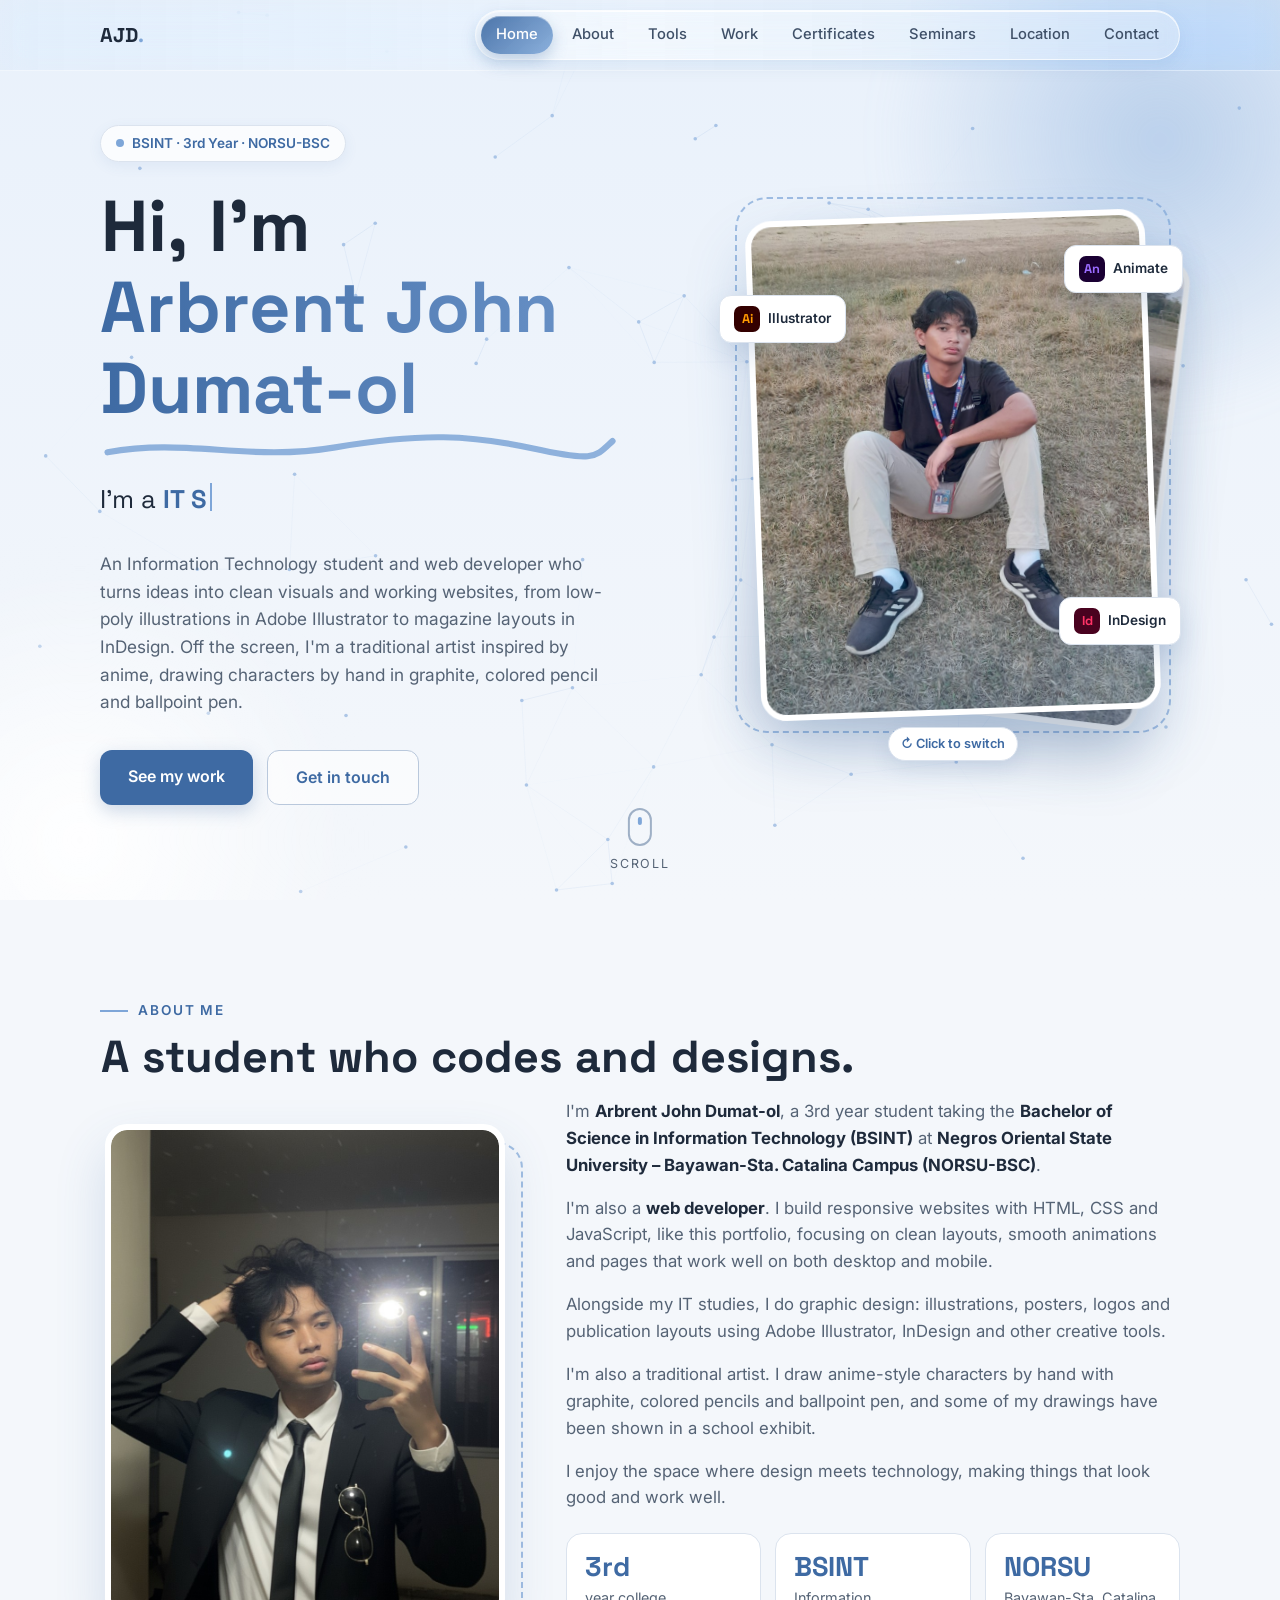
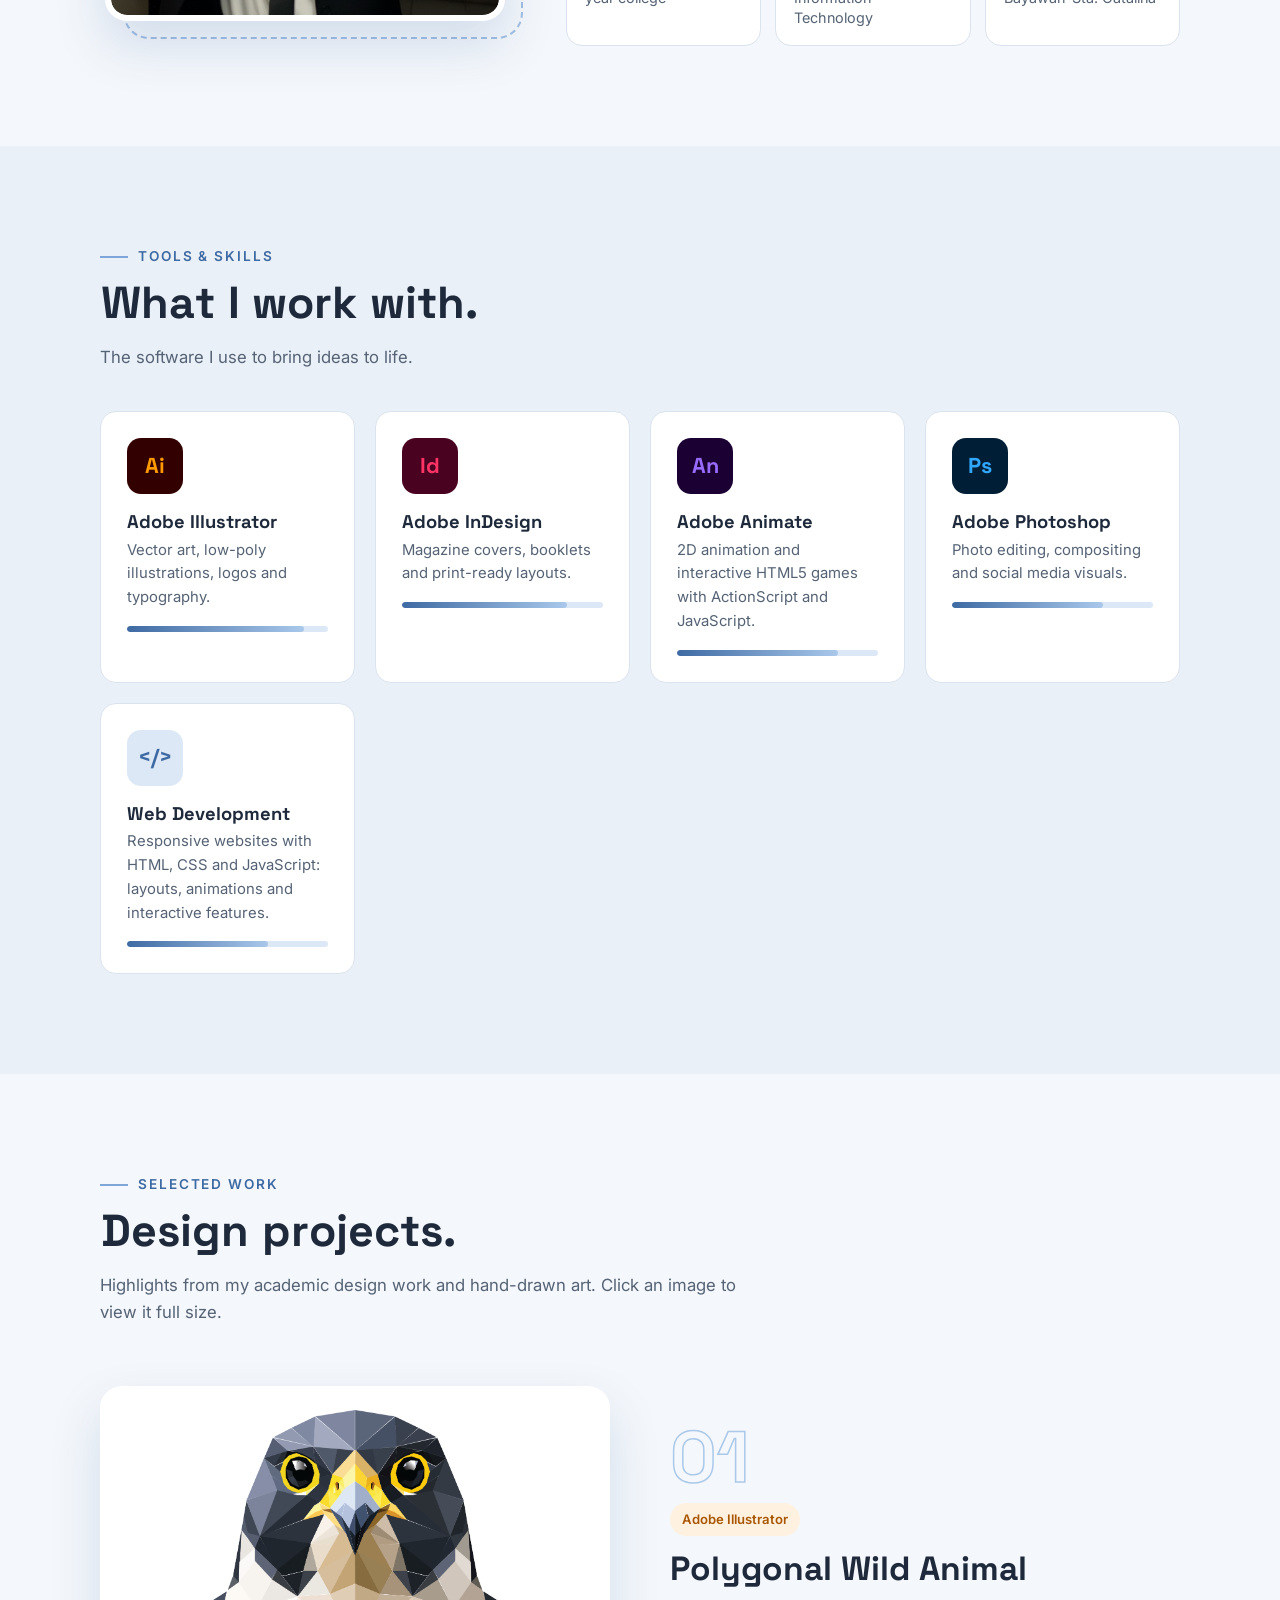
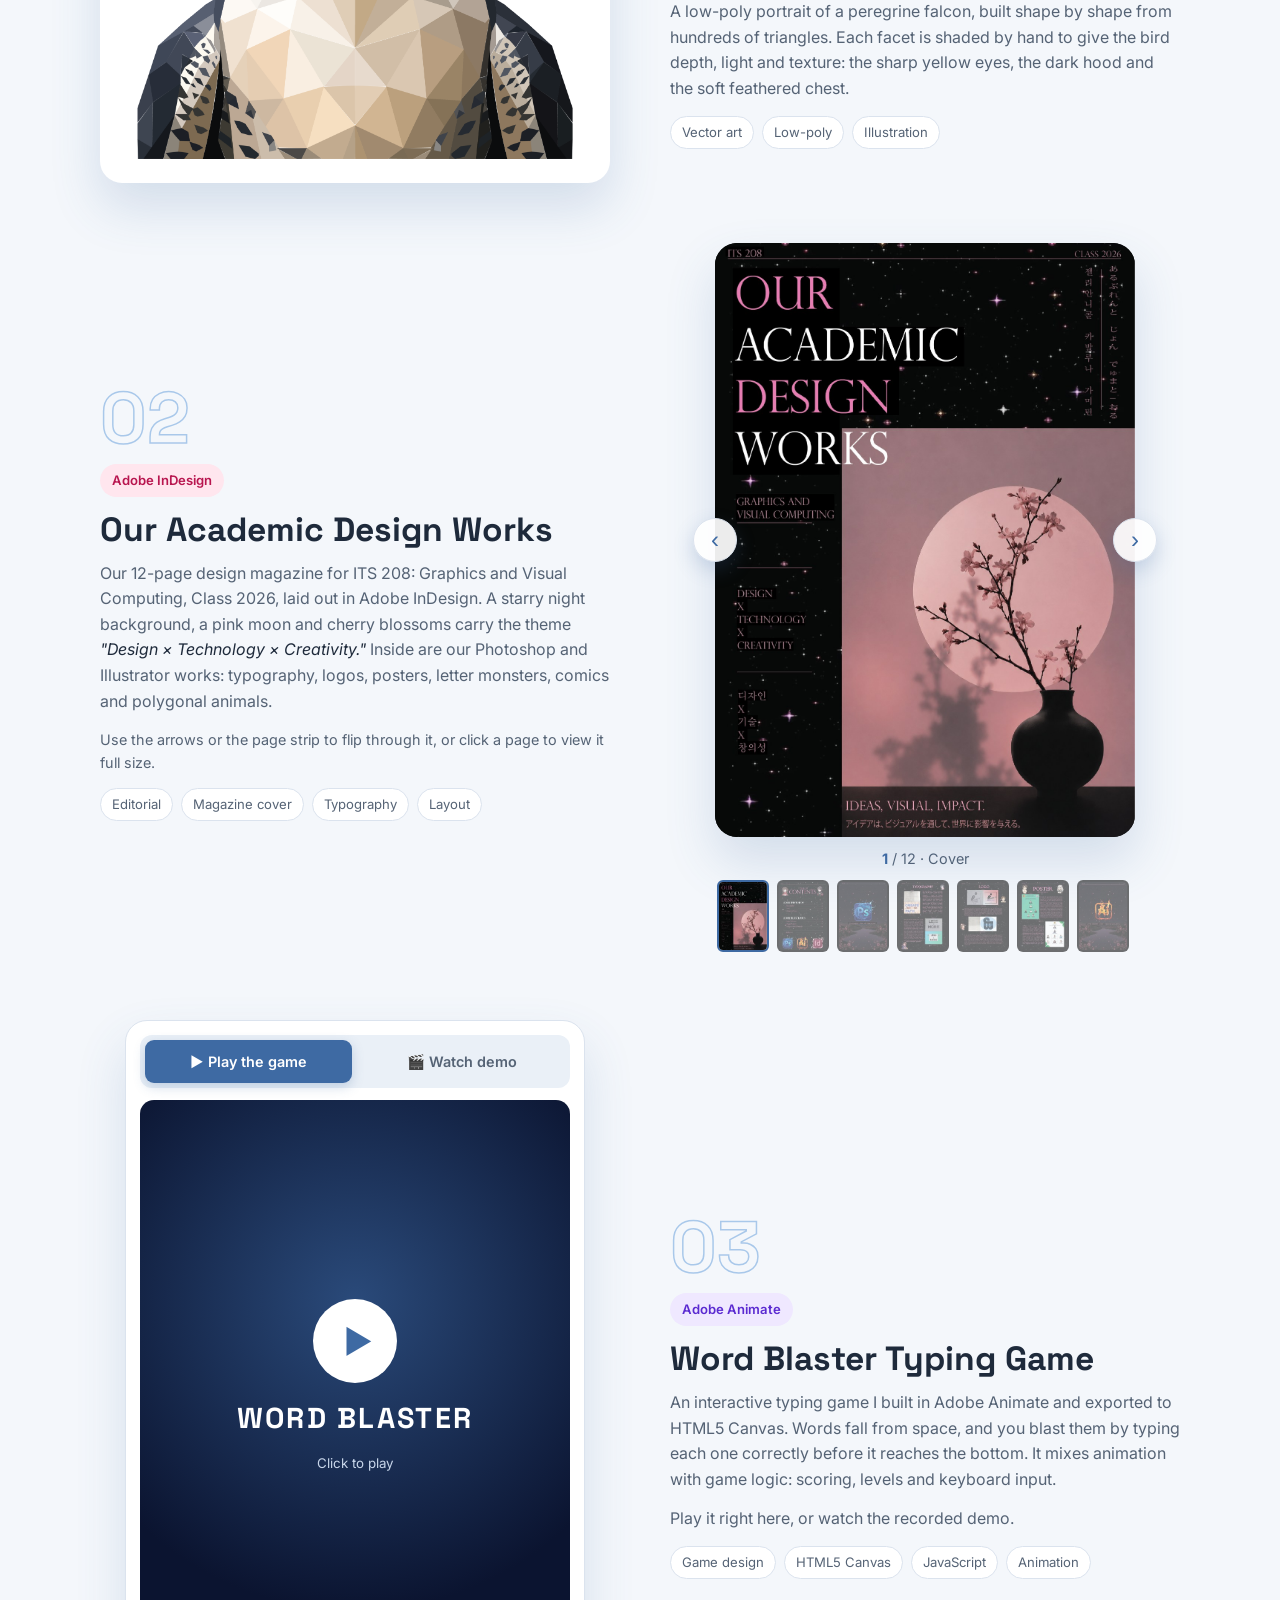
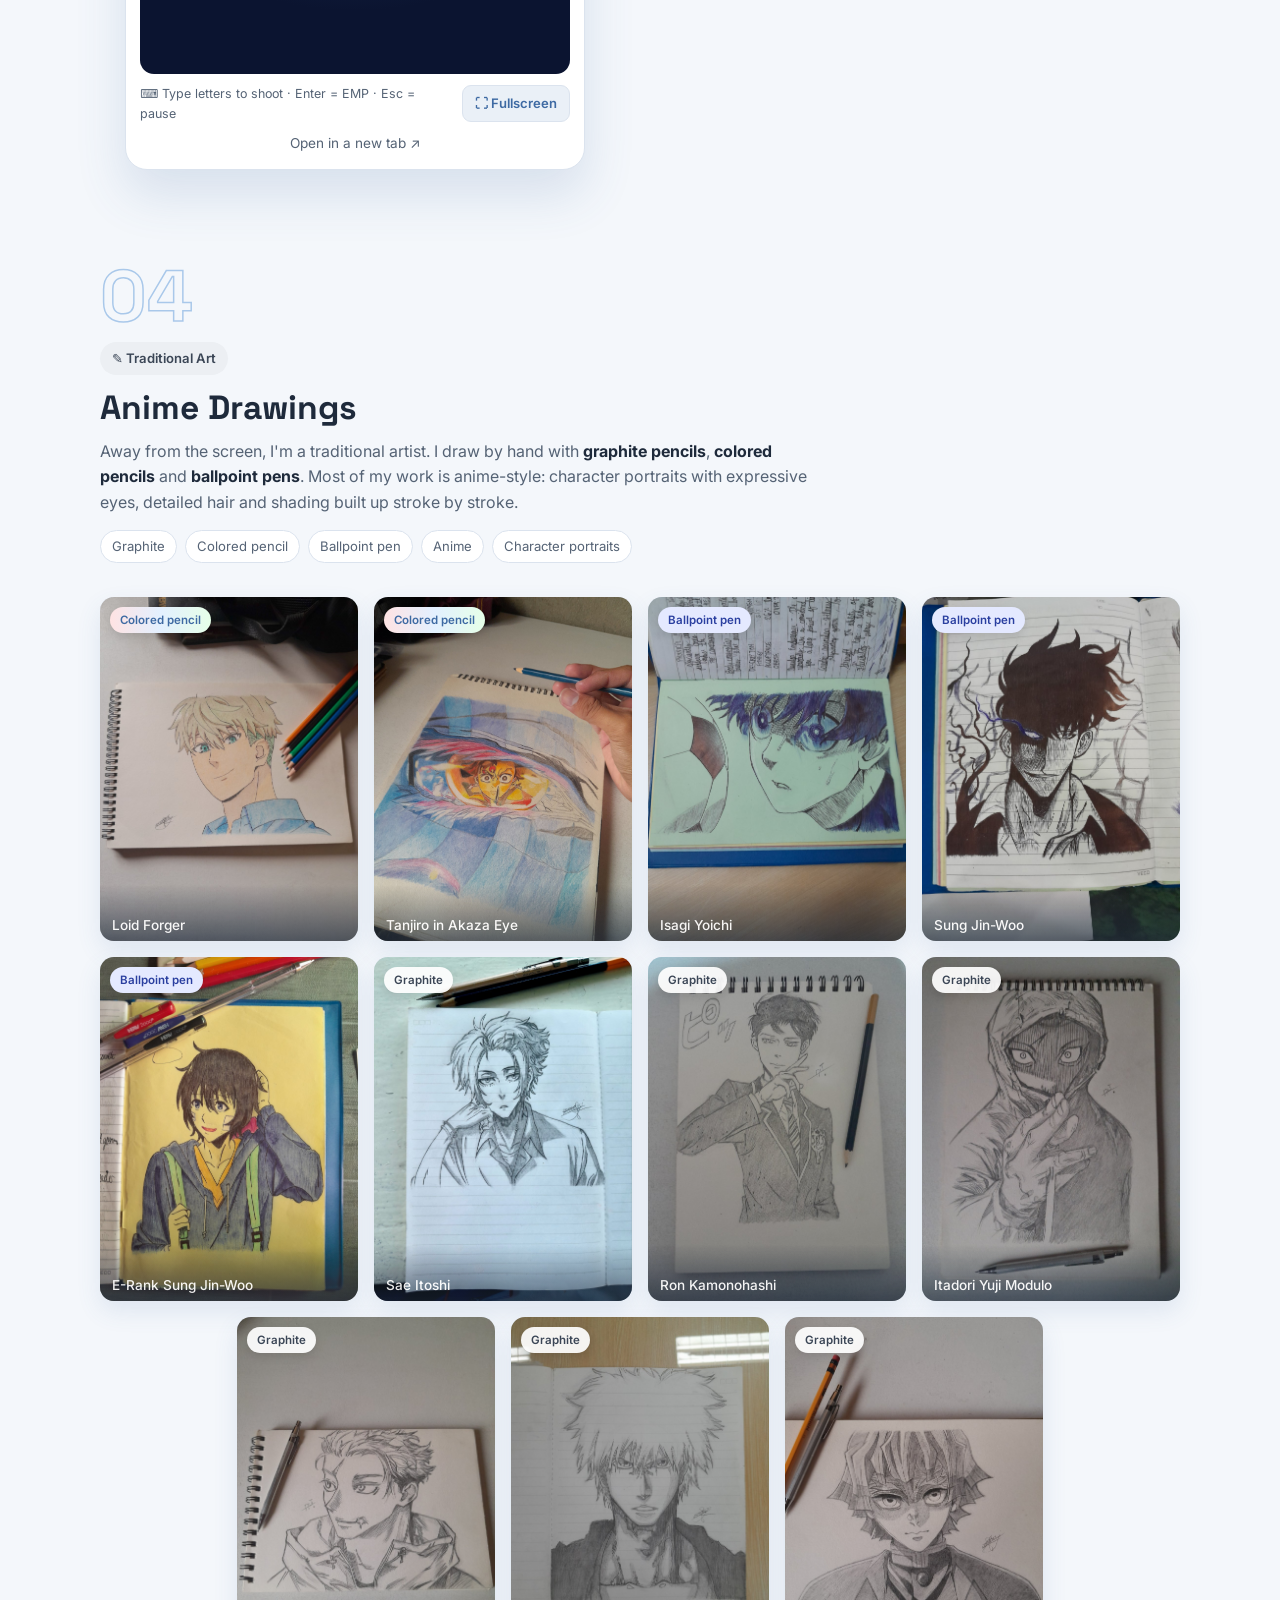
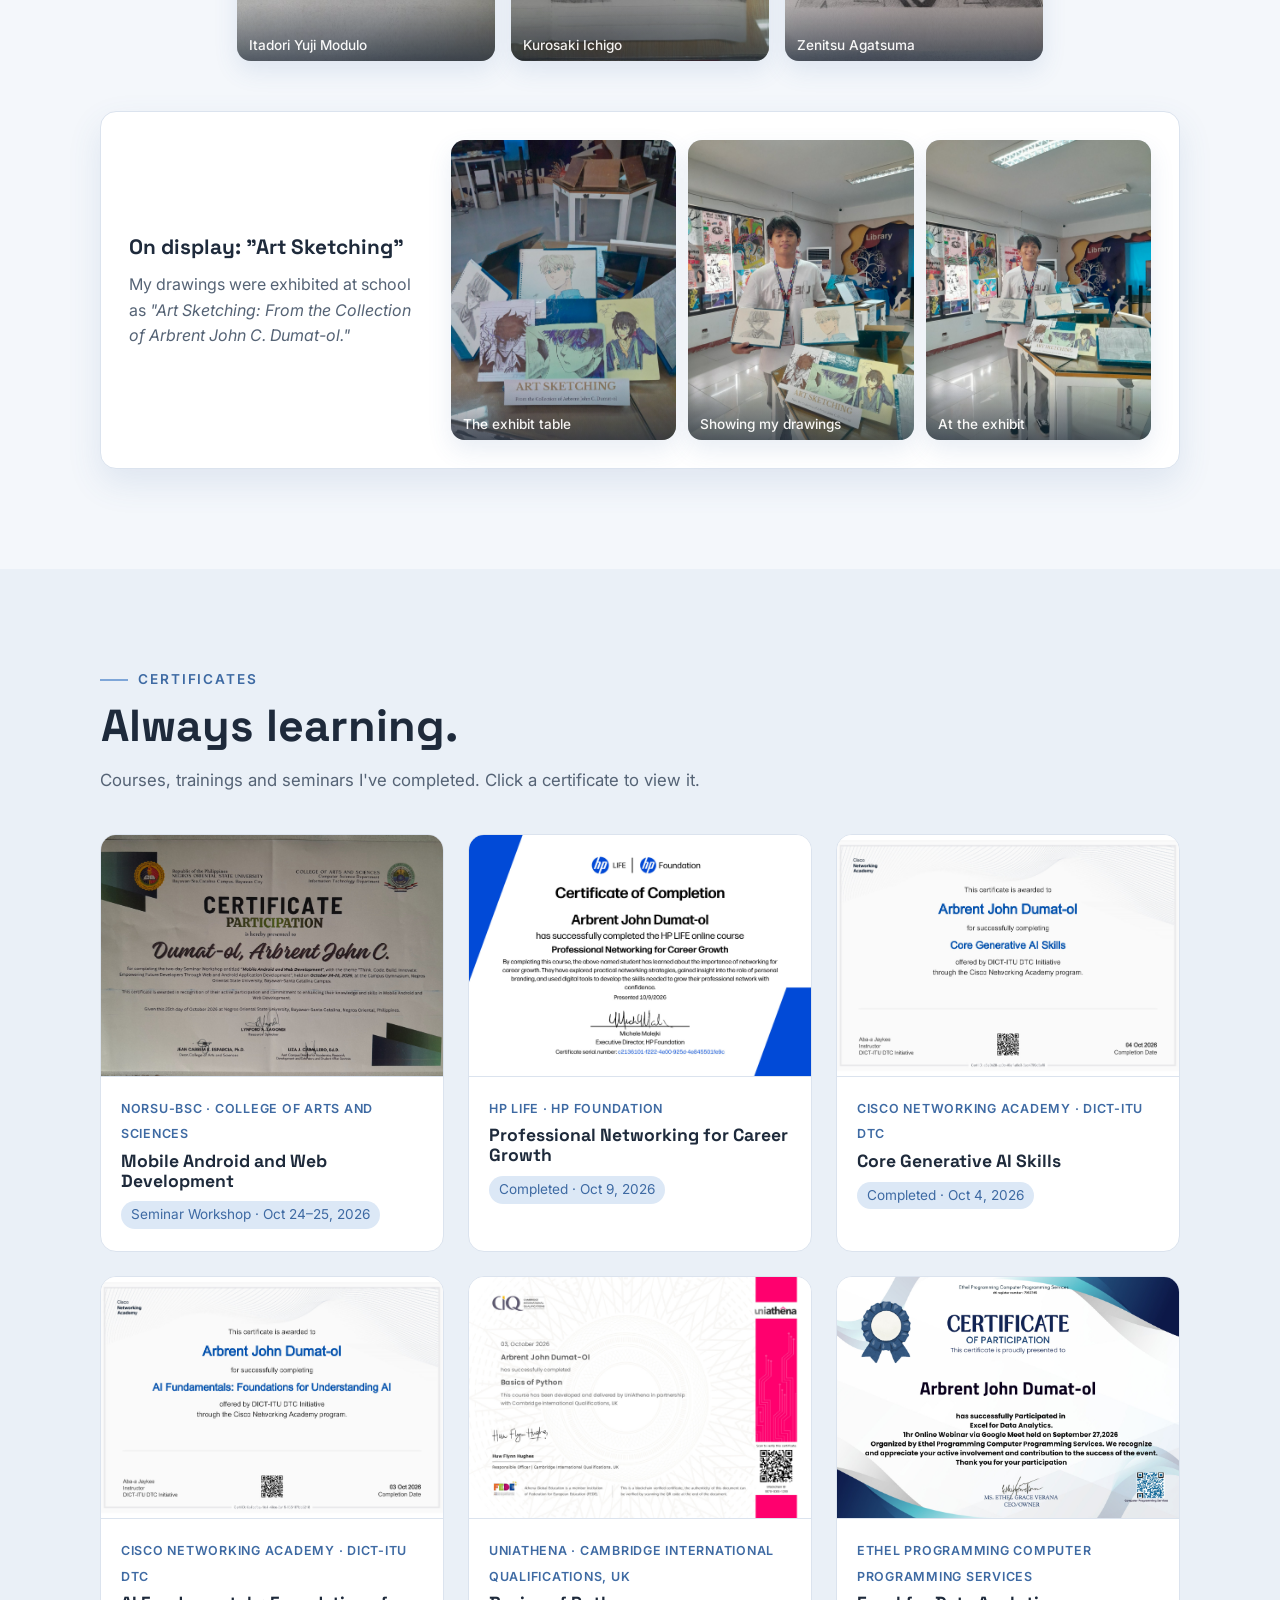
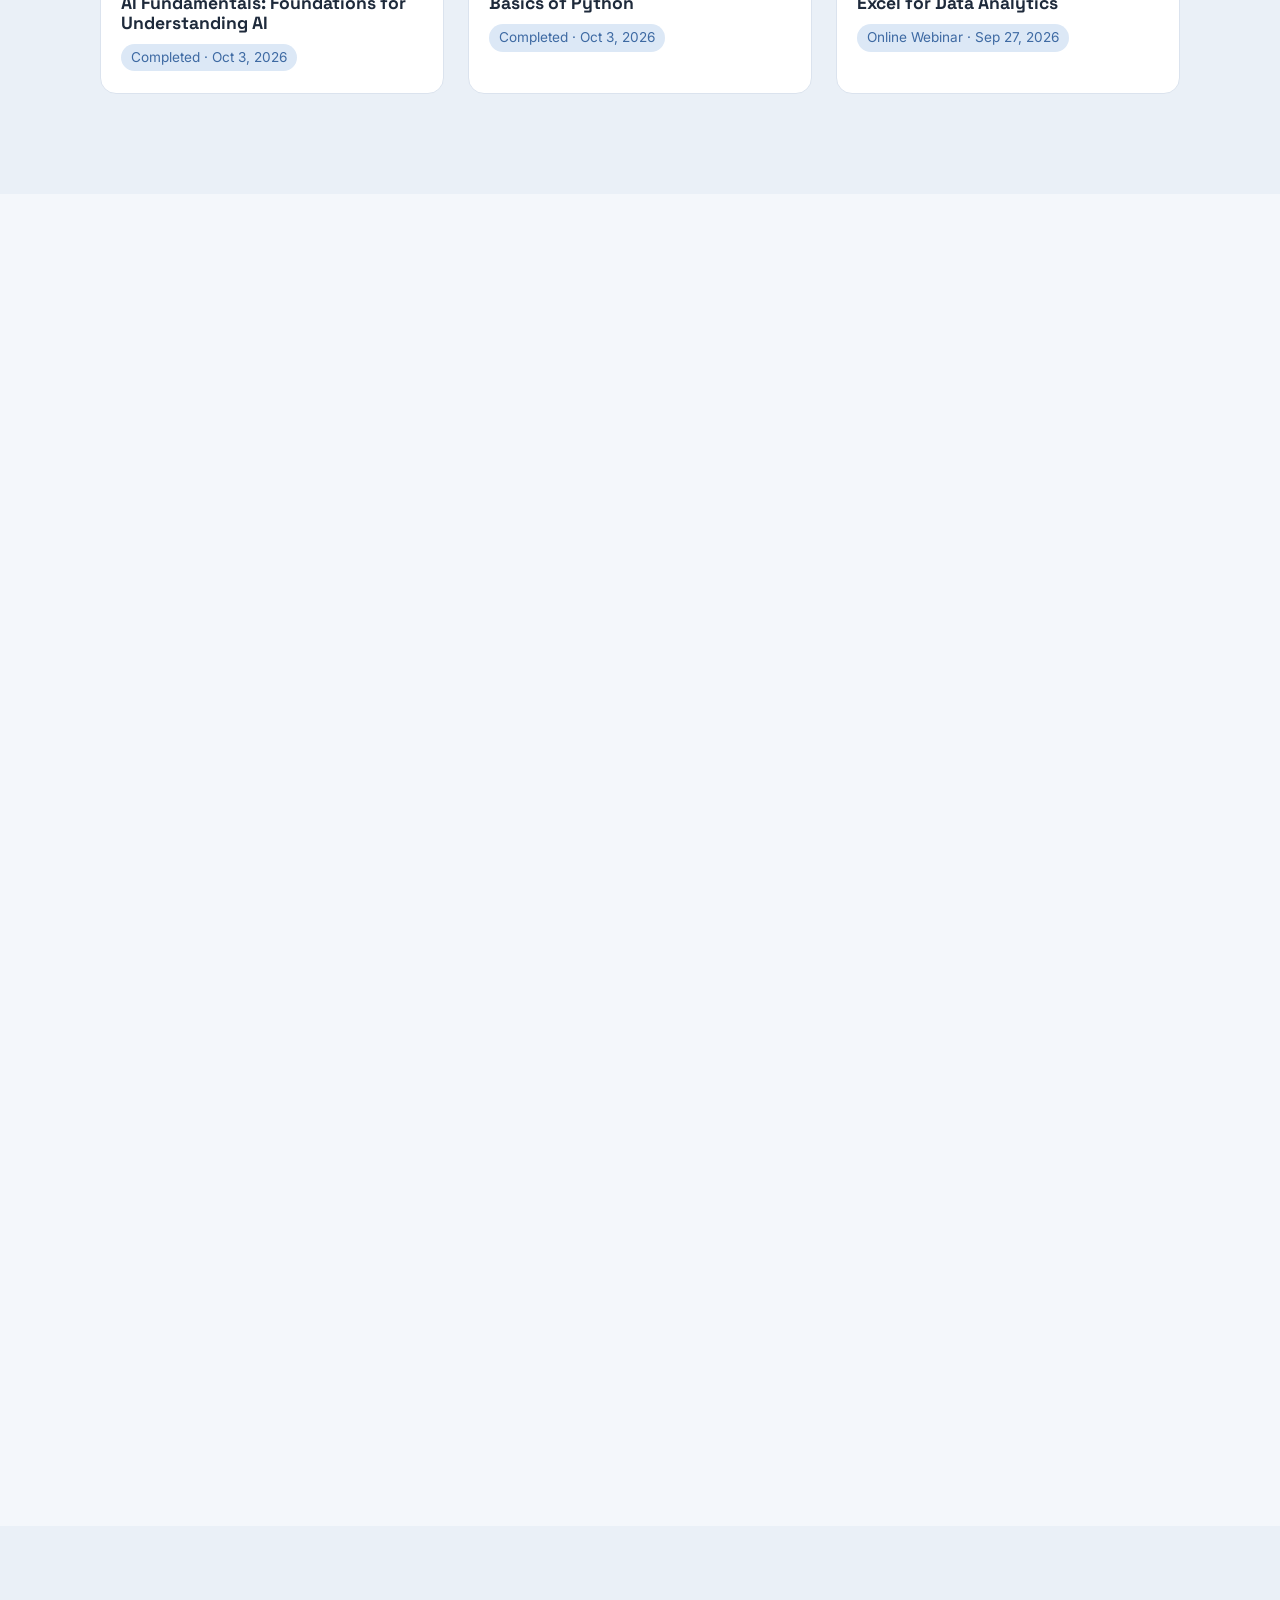
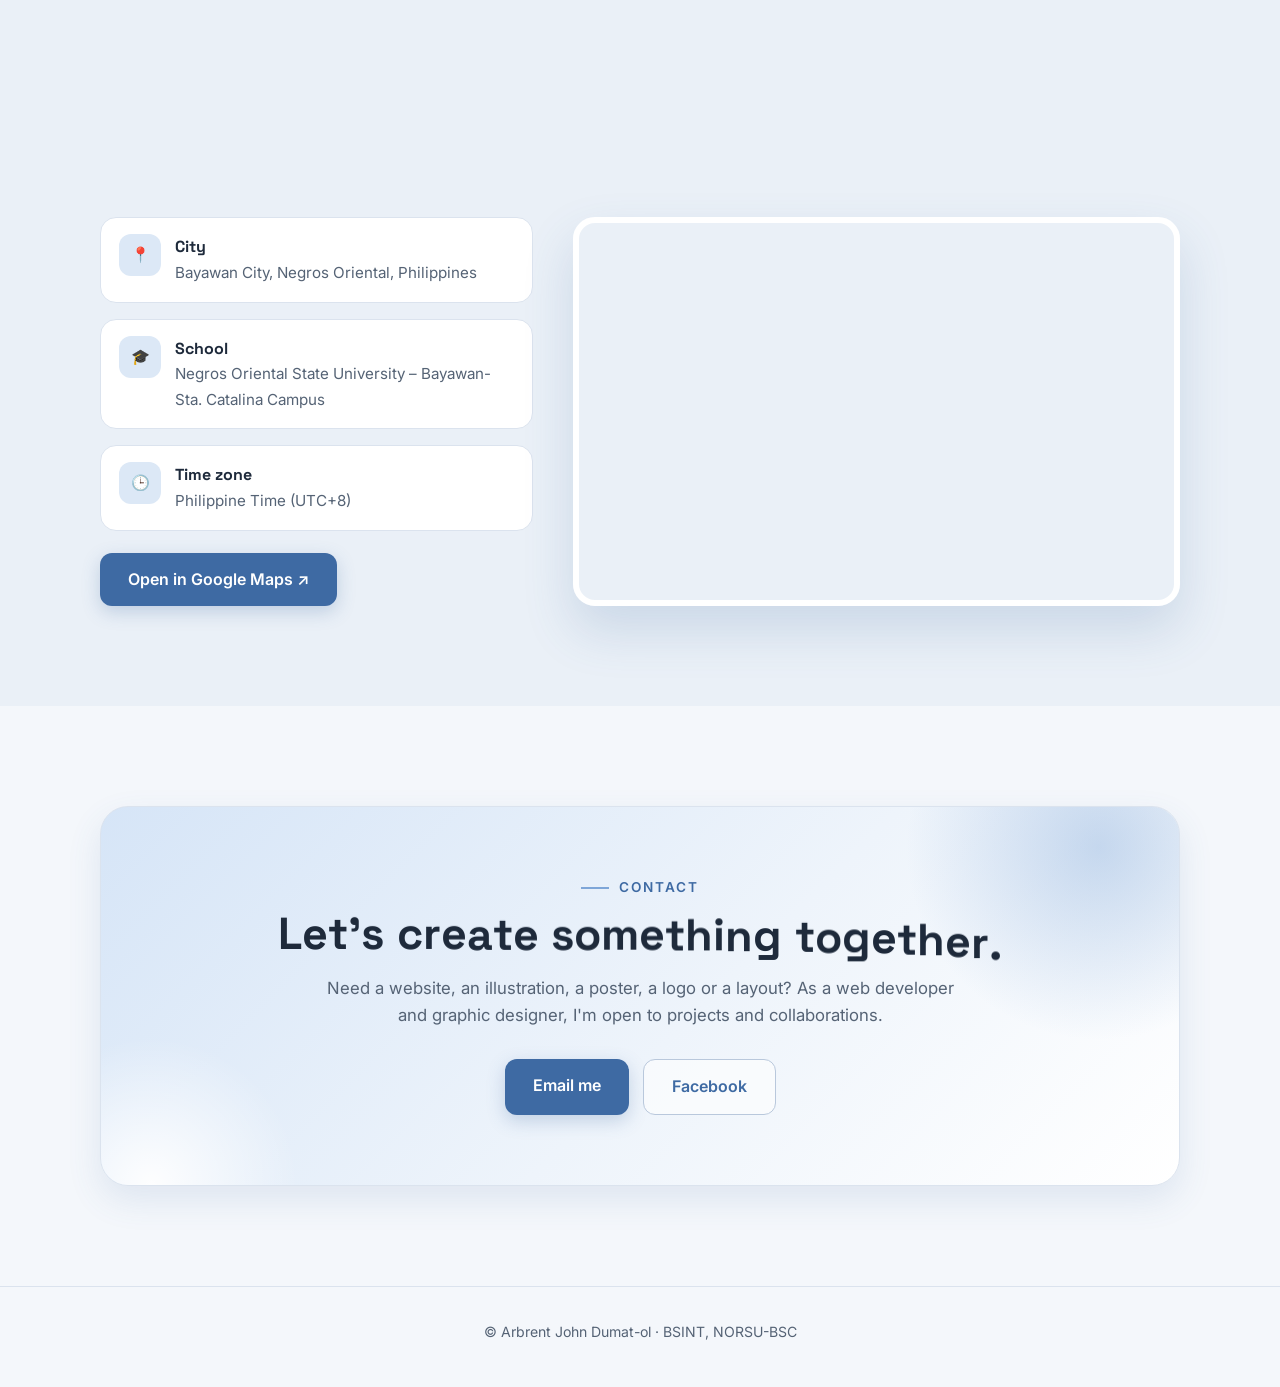
==== commit 8e5309ac: "new animation effects" ====
--- a/index.html
+++ b/index.html
@@ -360,5 +360,7 @@
 </div>
 
 <script src="js/script.js"></script>
+<script src="js/vendor/anime.umd.min.js"></script>
+<script src="js/anime-effects.js"></script>
 </body>
 </html>
--- a/css/style.css
+++ b/css/style.css
@@ -42,14 +42,14 @@
 /* Light shine sweeping across the name */
 .loader-logo::after{content:"";position:absolute;inset:-10% -20%;pointer-events:none;
   background:linear-gradient(105deg,transparent 40%,rgba(255,255,255,.75) 50%,transparent 60%);
-  transform:translateX(-100%);animation:shine 2.2s ease-in-out 1.2s infinite}
+  transform:translateX(-100%);animation:loaderShine 2.2s ease-in-out 1.2s infinite}
 .loader-tag{margin-top:18px;font-size:clamp(.8rem,2vw,1rem);font-weight:600;color:var(--blue-deep);text-transform:uppercase;
   opacity:0;letter-spacing:.6em;animation:tagIn 1s ease 1.2s forwards}
 .loader-bar{width:min(260px,60vw);height:3px;background:var(--line);border-radius:3px;margin:22px auto 0;overflow:hidden}
 .loader-bar i{display:block;height:100%;width:0;background:linear-gradient(90deg,var(--blue-deep),var(--sky));animation:fill 2.1s cubic-bezier(.4,0,.2,1) forwards}
 @keyframes letterIn{0%{opacity:0;transform:translateY(60%) rotateX(-90deg);filter:blur(8px)}100%{opacity:1;transform:none;filter:blur(0)}}
 @keyframes letterWave{0%,100%{translate:0 0}50%{translate:0 -8px}}
-@keyframes shine{0%{transform:translateX(-100%)}60%,100%{transform:translateX(100%)}}
+@keyframes loaderShine{0%{transform:translateX(-100%)}60%,100%{transform:translateX(100%)}}
 @keyframes tagIn{to{opacity:1;letter-spacing:.22em}}
 @keyframes fill{to{width:100%}}
 @keyframes bounce{0%,100%{transform:translateY(0)}50%{transform:translateY(-10px)}}
@@ -104,6 +104,25 @@
 .hero h1 .name{display:block;background:linear-gradient(90deg,var(--blue-deep),#6f97cc,#2f4f7f,var(--blue-deep));background-size:300% 100%;
   -webkit-background-clip:text;background-clip:text;color:transparent;animation:shine 6s linear infinite}
 @keyframes shine{to{background-position:300% 0}}
+
+/* ---------- anime.js effects (js/anime-effects.js) ---------- */
+.split-w{display:inline-block;white-space:nowrap}
+.split-c{display:inline-block;will-change:transform}
+.hero h1 .split-w,.split-mask .split-w{overflow:hidden;vertical-align:top;padding:0 .02em .18em;margin-bottom:-.18em}
+/* Hand-drawn underline */
+.hero h1{position:relative}
+.scribble{display:block;width:min(100%,520px);height:auto;margin-top:2px;overflow:visible}
+.scribble path{fill:none;stroke:var(--blue);stroke-width:5;stroke-linecap:round;stroke-linejoin:round;opacity:.85}
+/* Draggable badges */
+.float-badge.draggable{cursor:grab;touch-action:none;user-select:none}
+.float-badge.dragging{cursor:grabbing;z-index:10;box-shadow:0 20px 40px rgba(62,106,163,.3)}
+/* Contact fireworks */
+.contact{cursor:pointer}
+.fw-layer{position:fixed;inset:0;pointer-events:none;z-index:70;overflow:hidden}
+.fw-layer i{position:absolute;display:block;border-radius:50%;margin:-3px 0 0 -3px}
+.fw-spark{box-shadow:0 0 8px 2px currentColor}
+.fw-rocket{box-shadow:0 0 10px 3px rgba(126,166,216,.9),0 14px 16px -2px rgba(62,106,163,.6)}
+.fw-ring{border:2px solid;background:transparent!important;margin:-5px 0 0 -5px!important}
 .typed{font-family:"Space Grotesk";font-size:clamp(1.2rem,2.6vw,1.6rem);color:var(--text);margin-bottom:20px;min-height:2em}
 .typed b{color:var(--blue-deep);font-weight:700}
 .typed .caret{display:inline-block;width:2px;height:1.1em;background:var(--blue);margin-left:3px;vertical-align:-3px;animation:blink 1s steps(1) infinite}
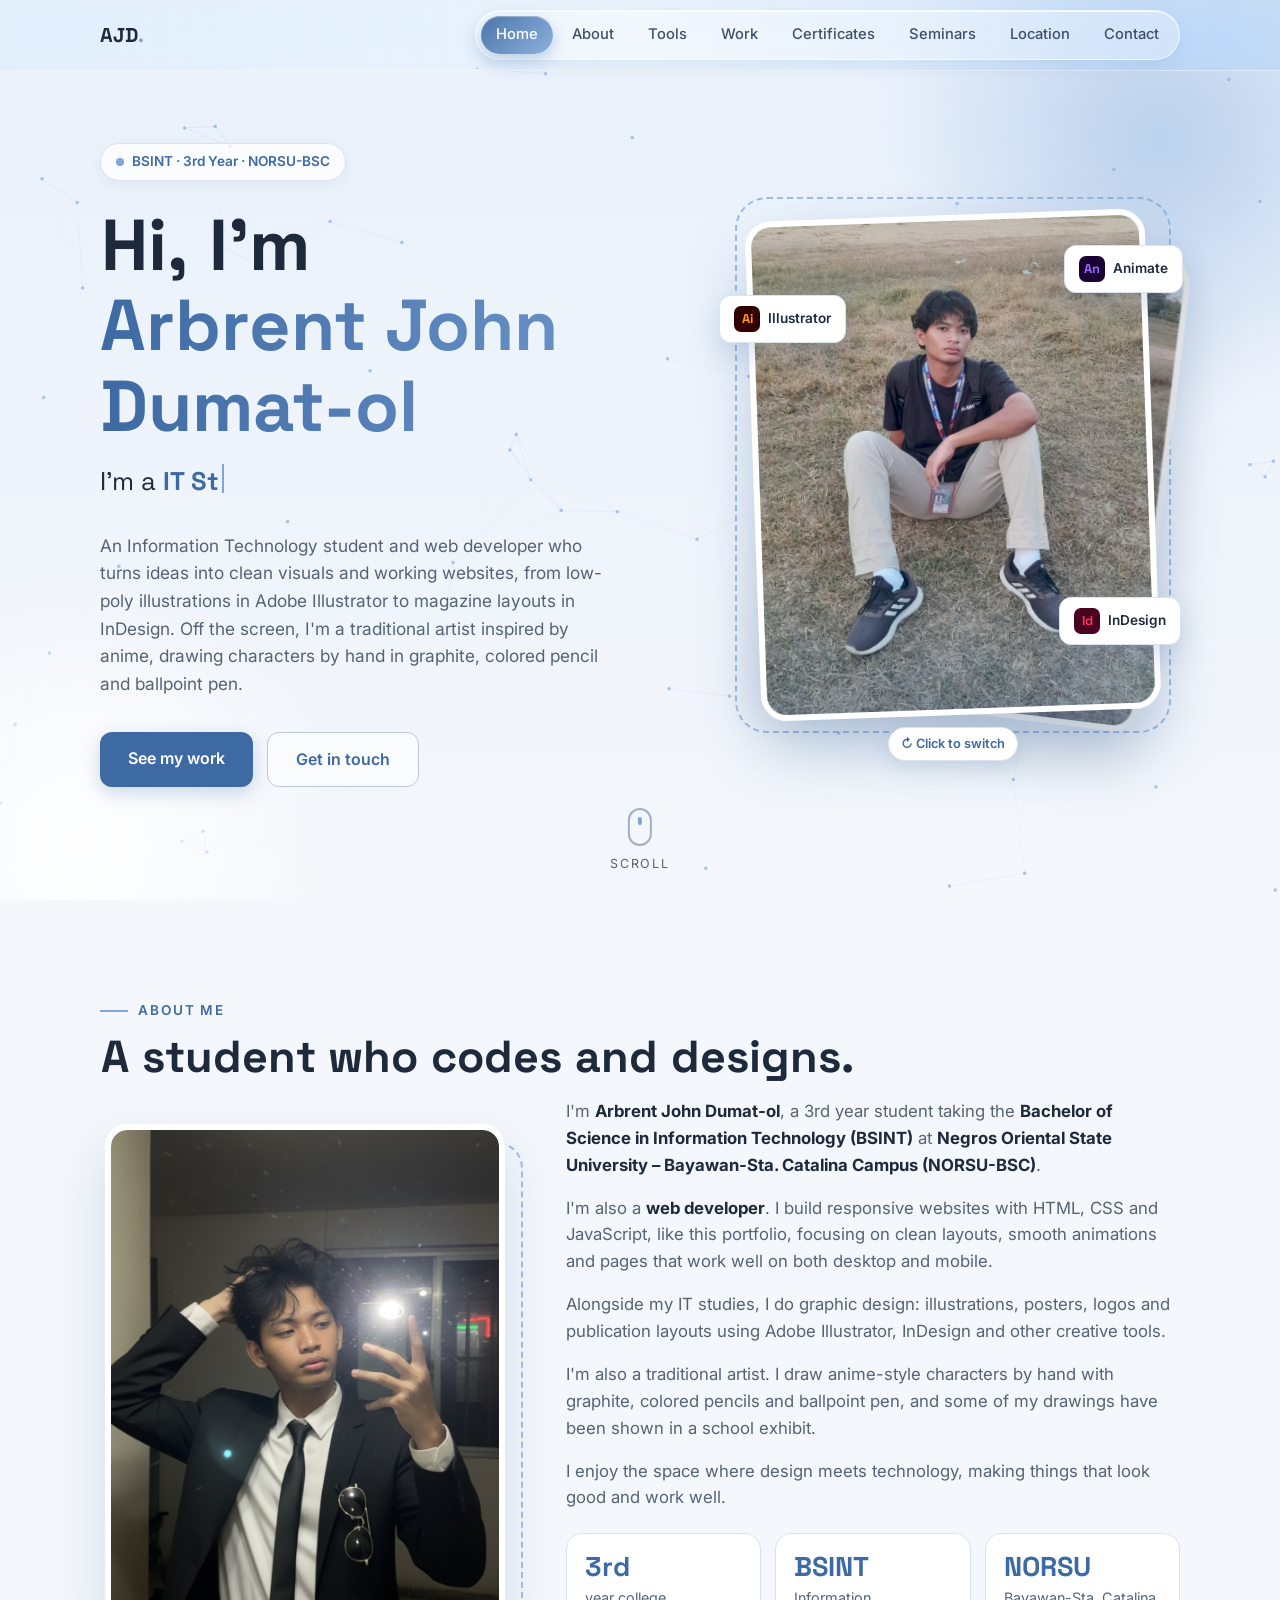
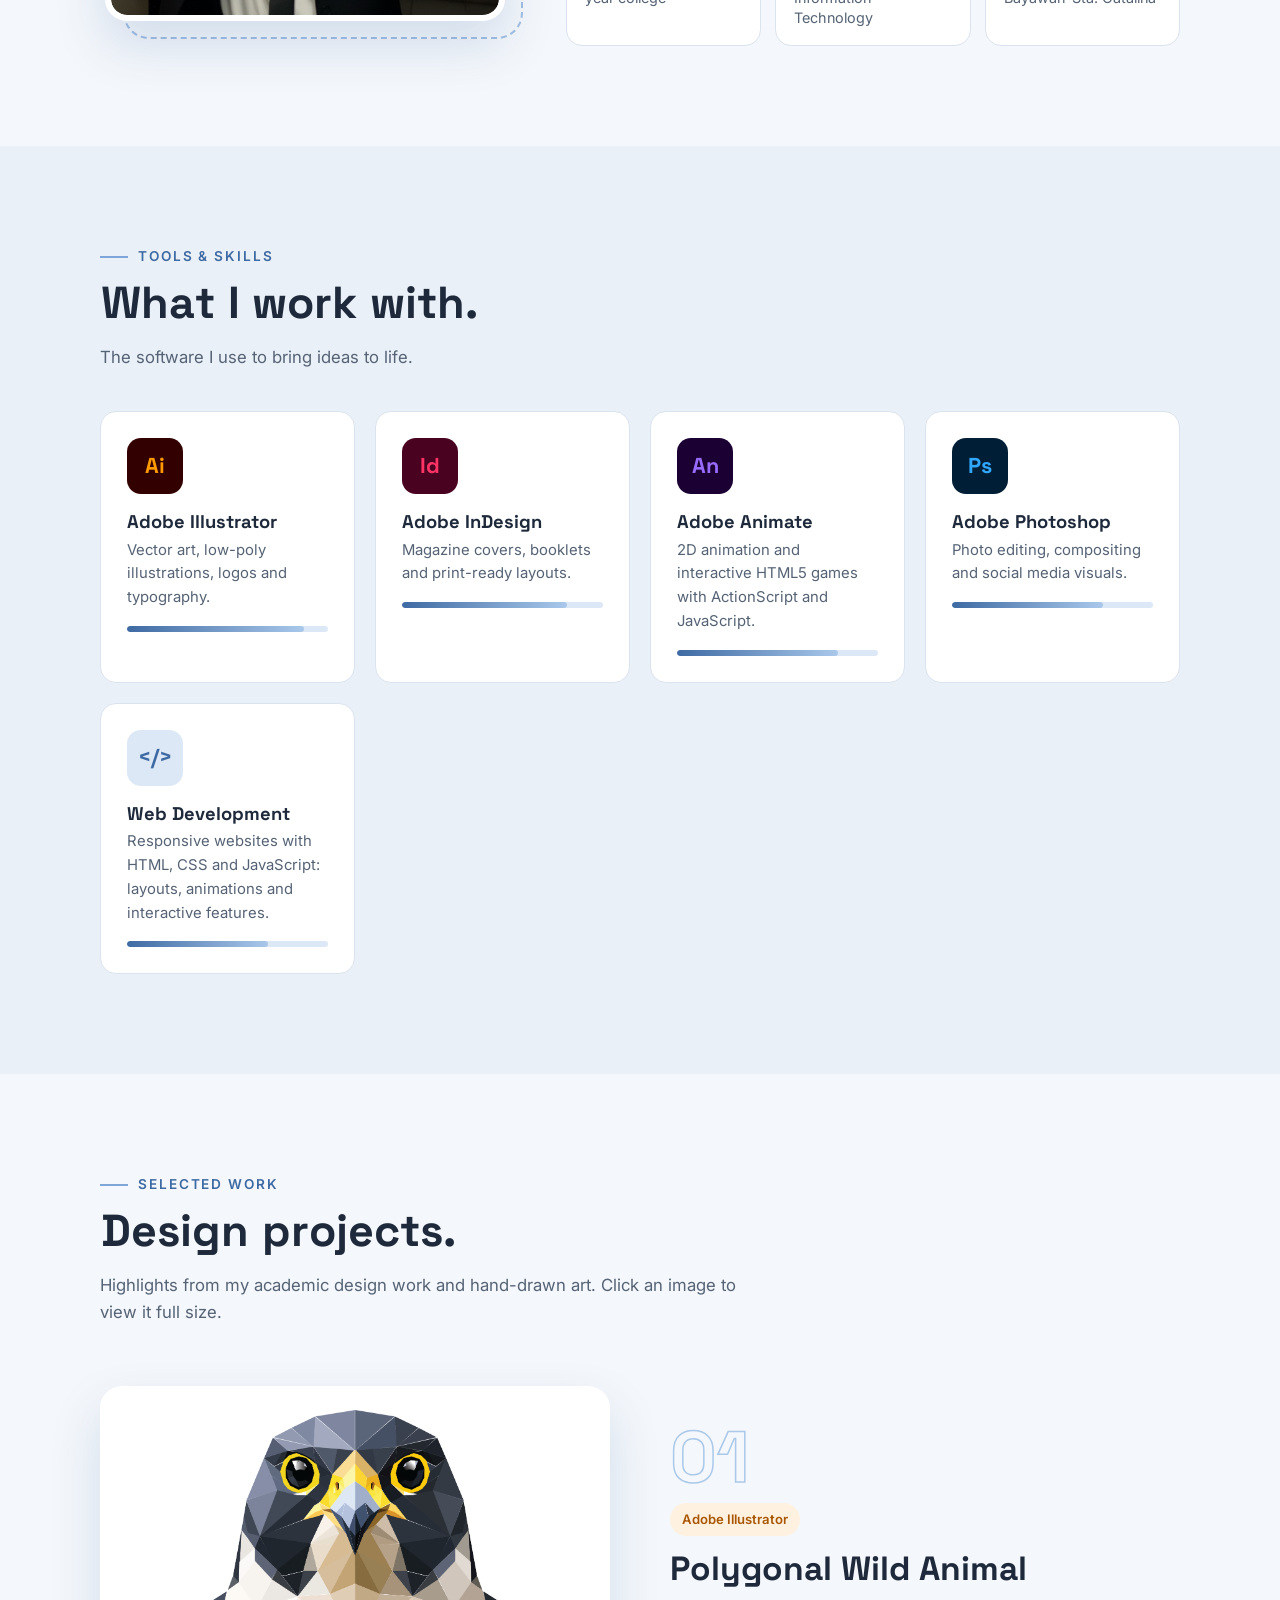
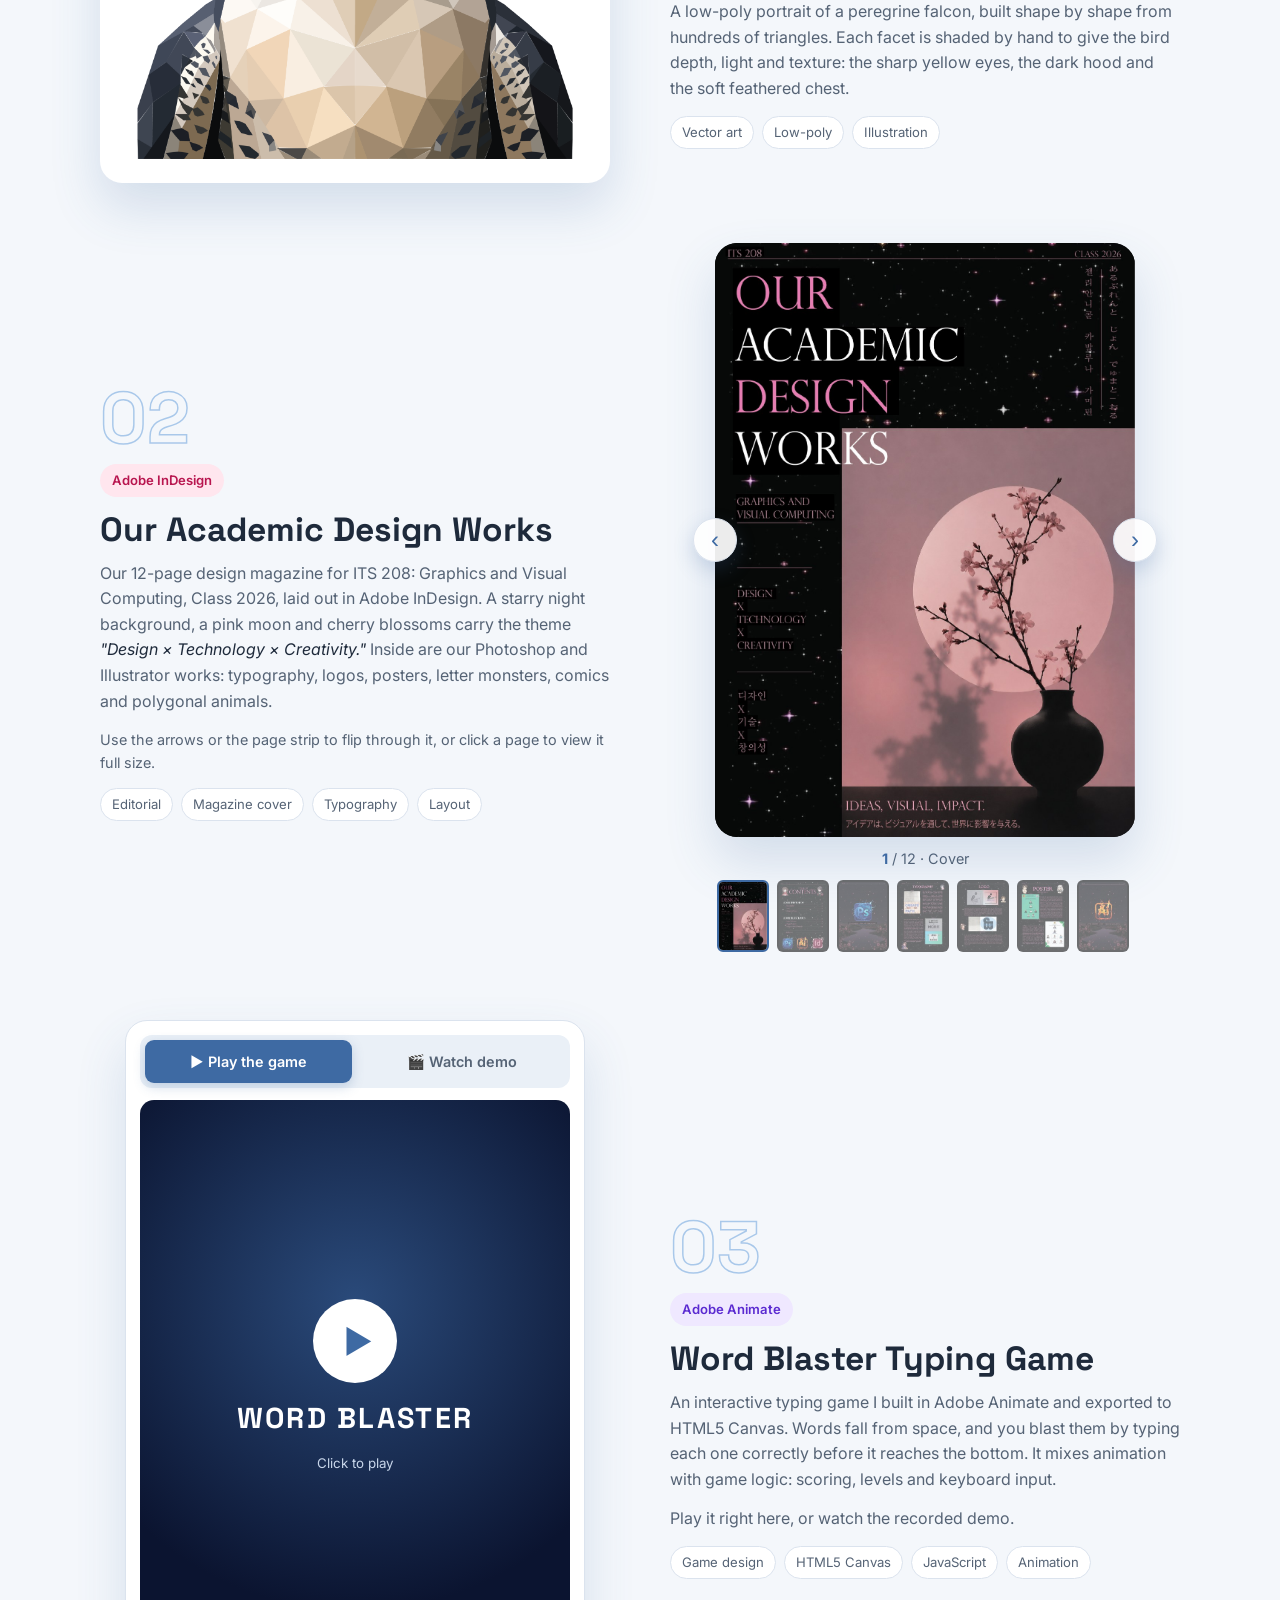
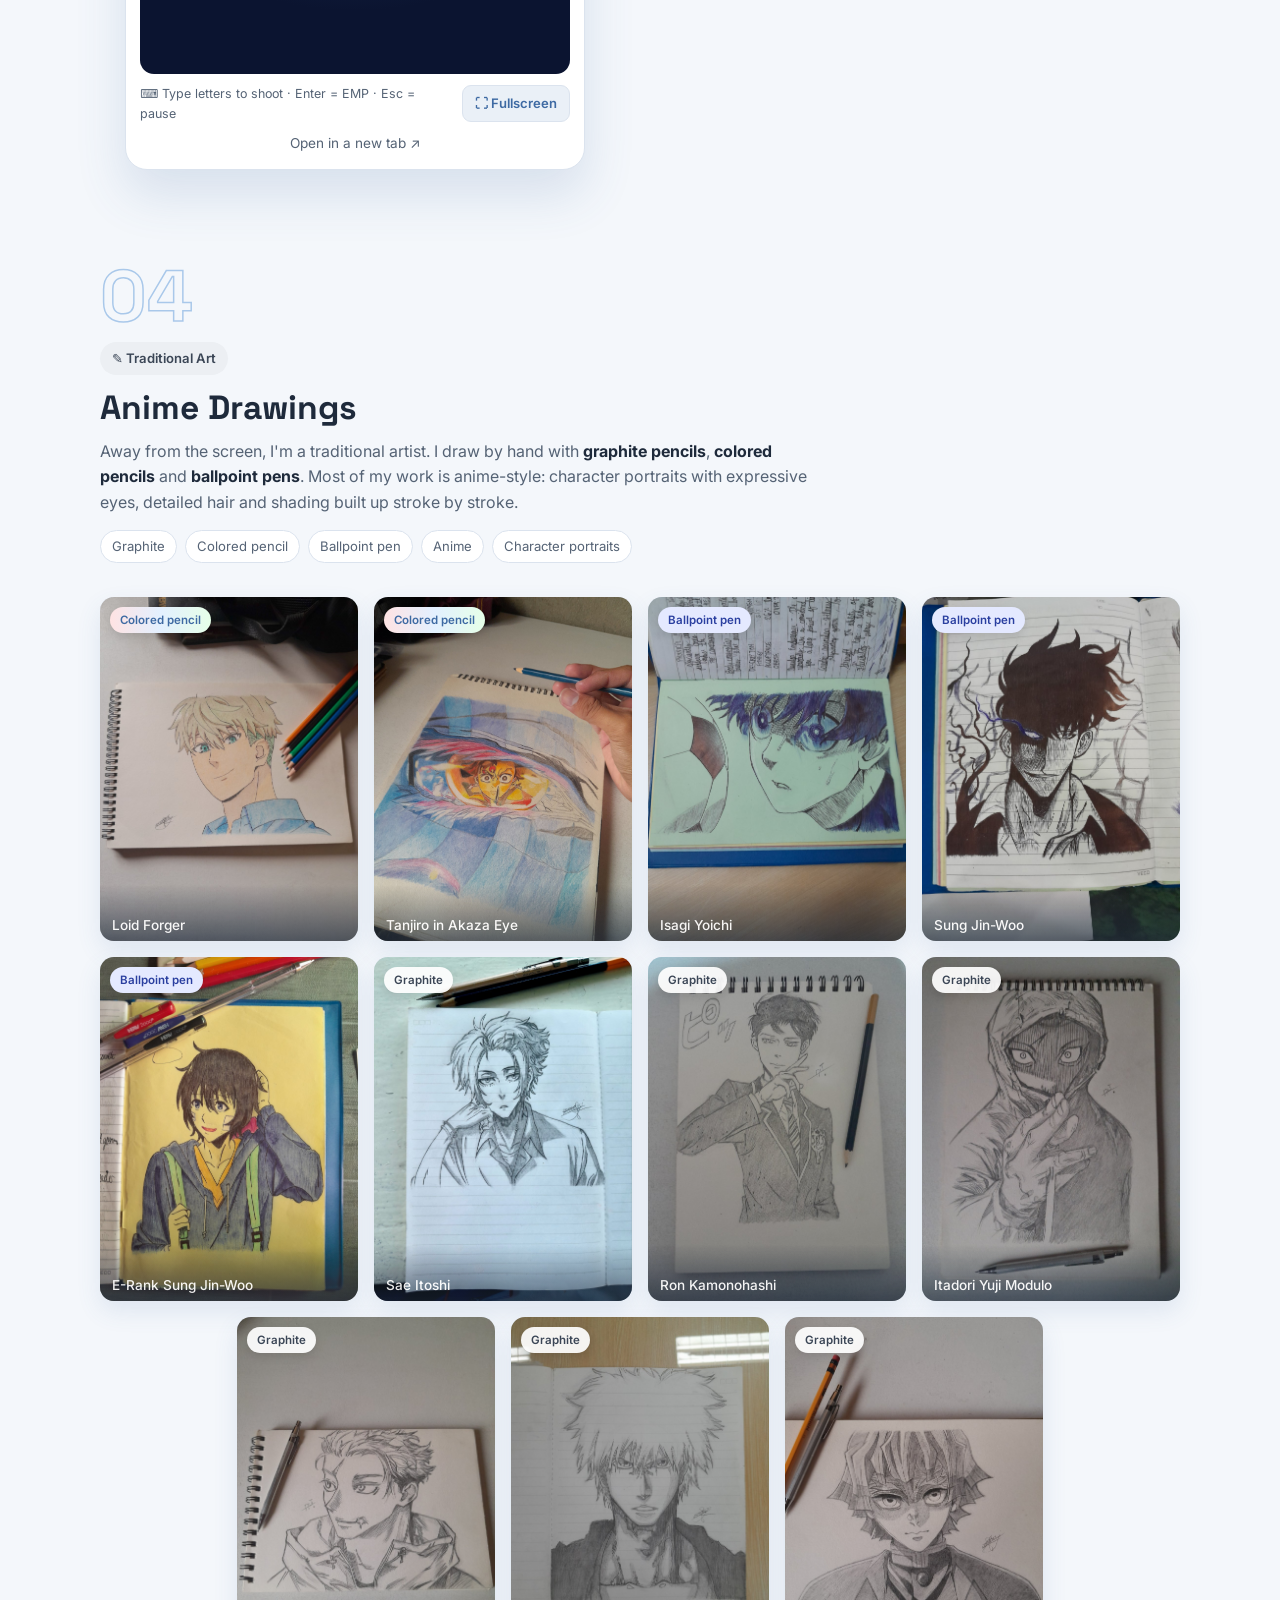
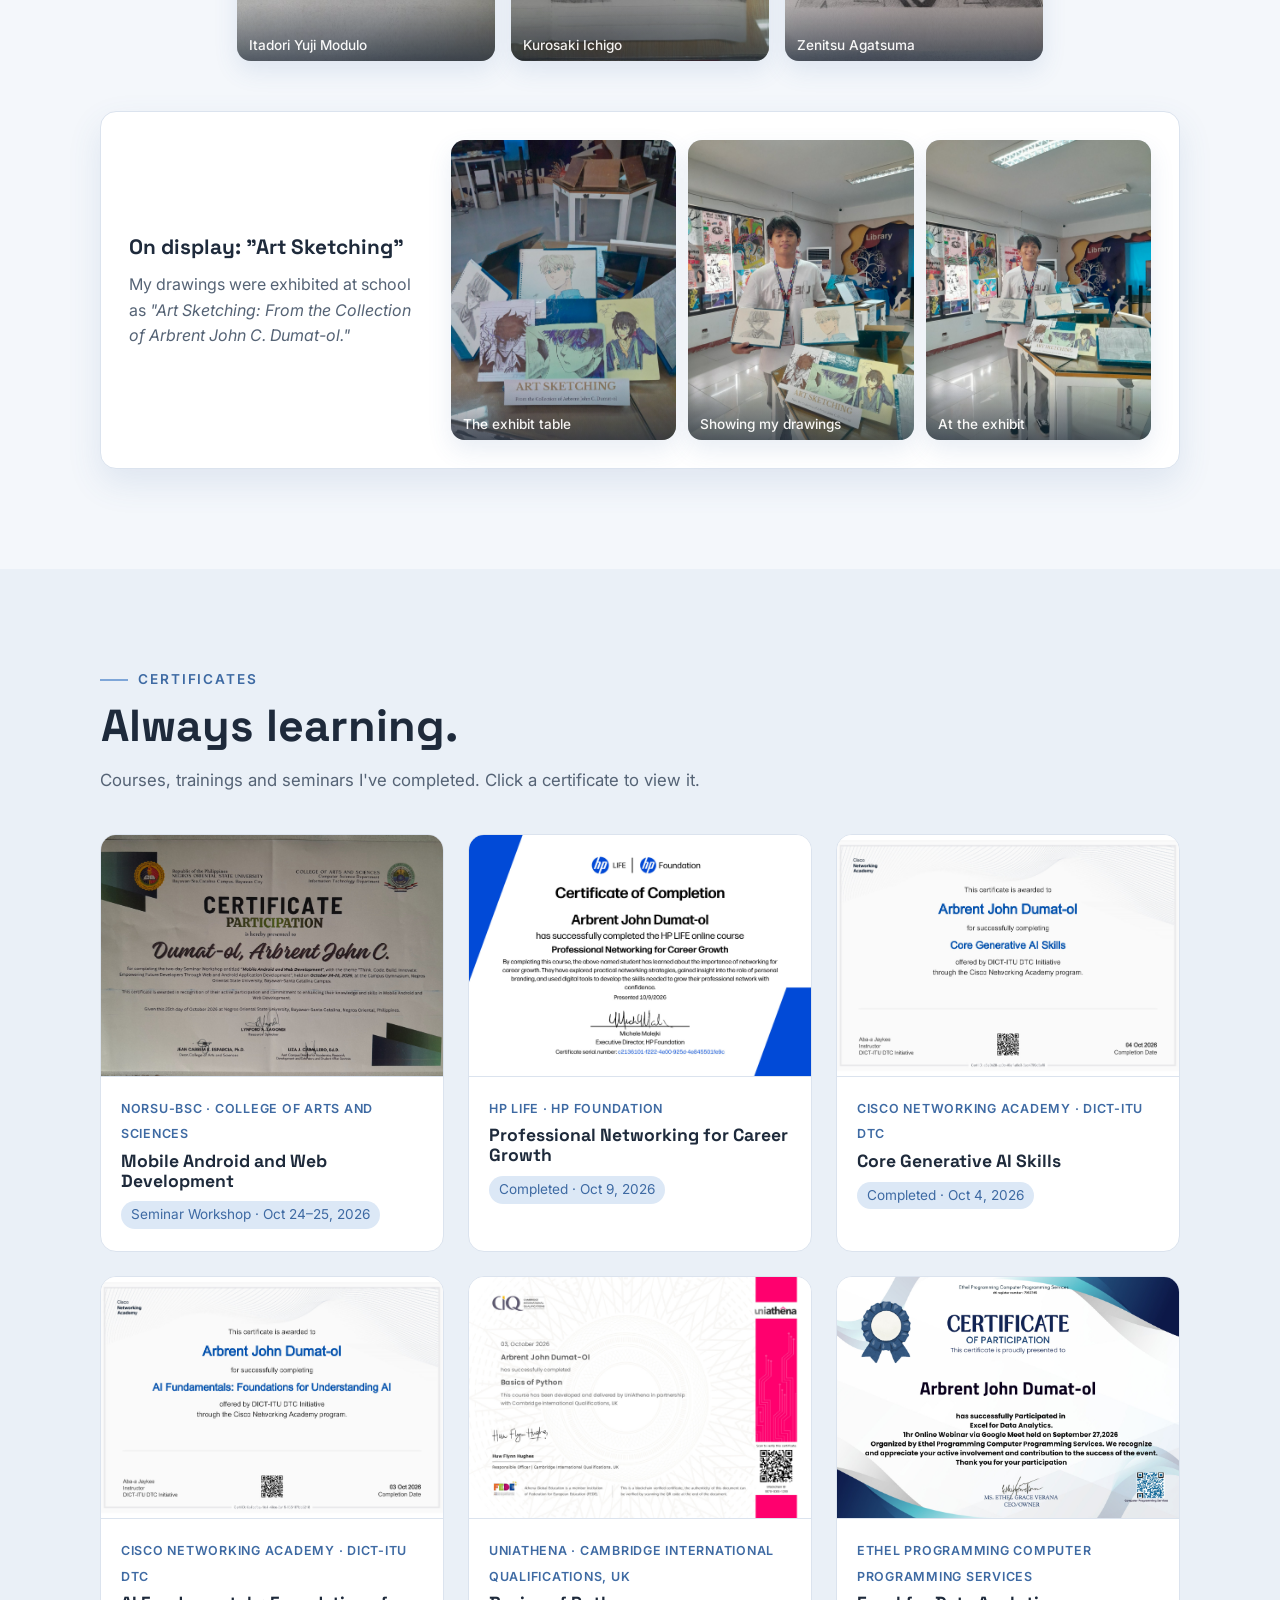
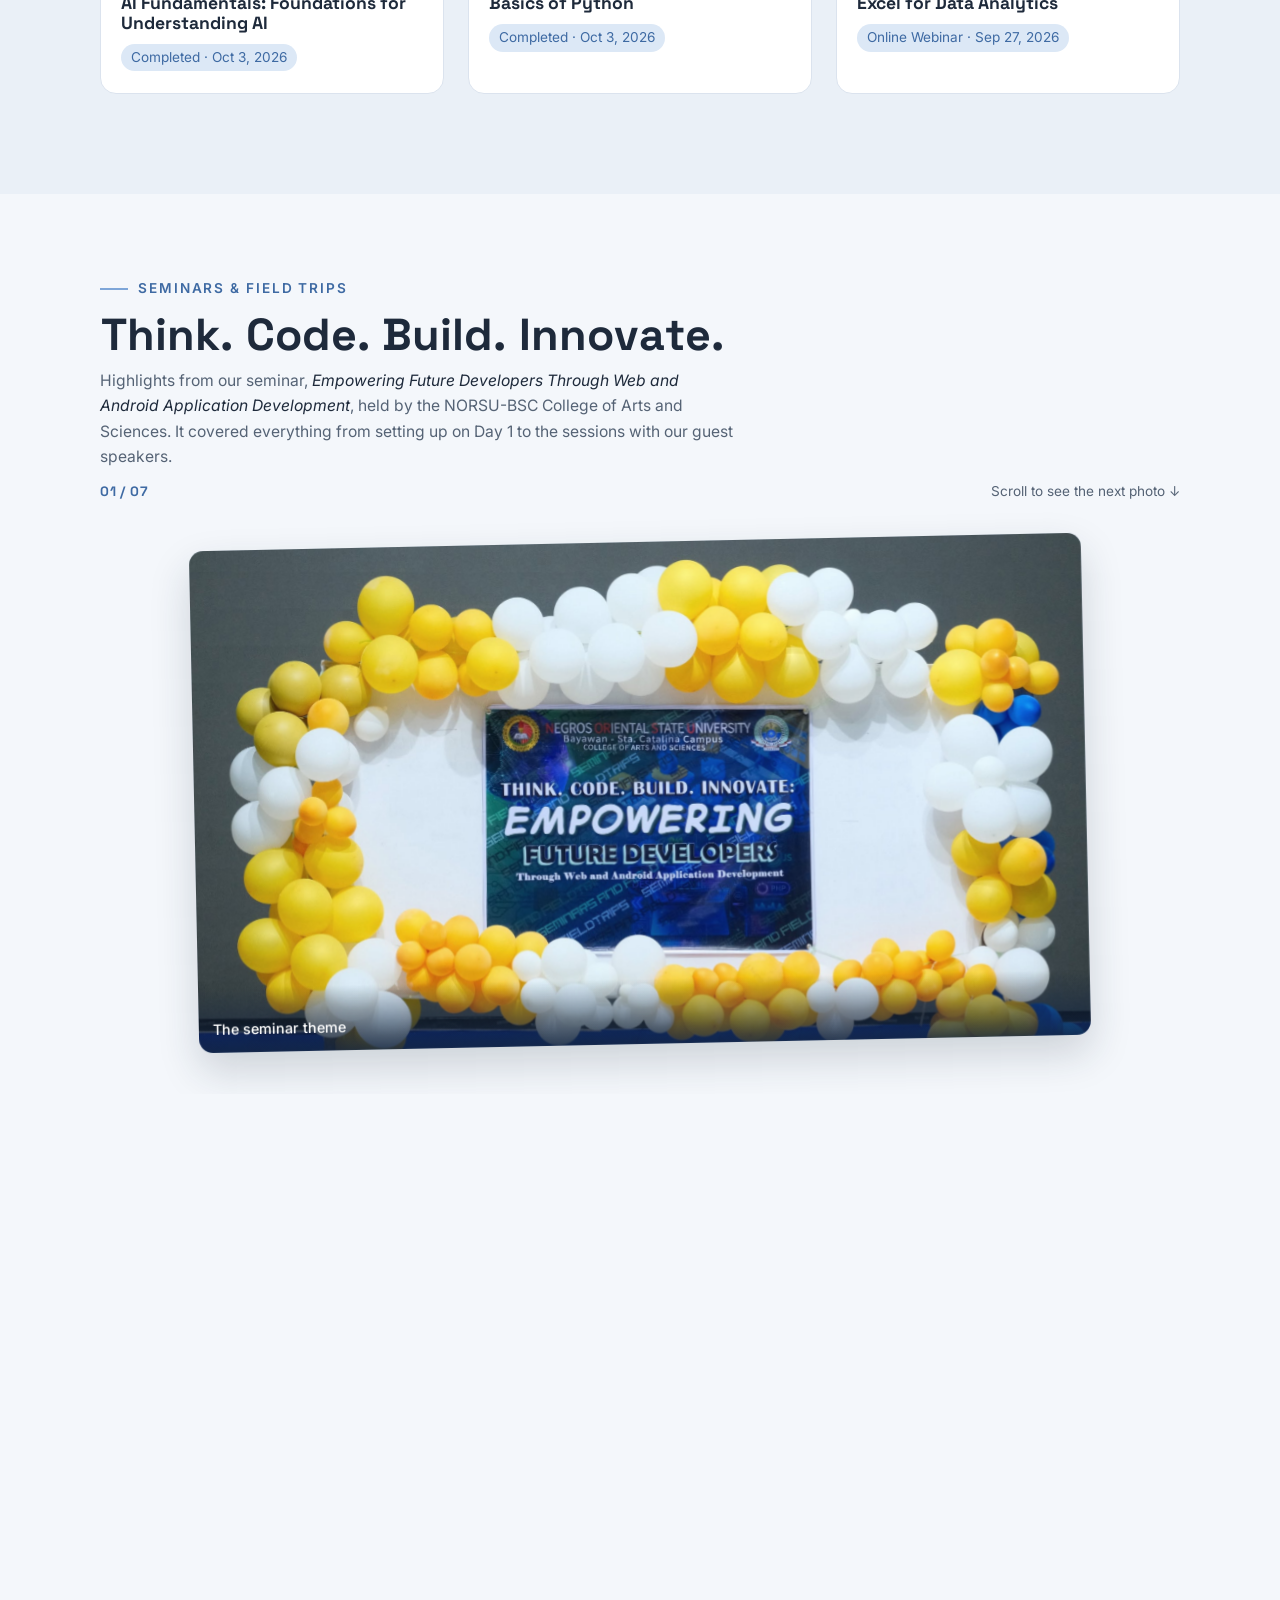
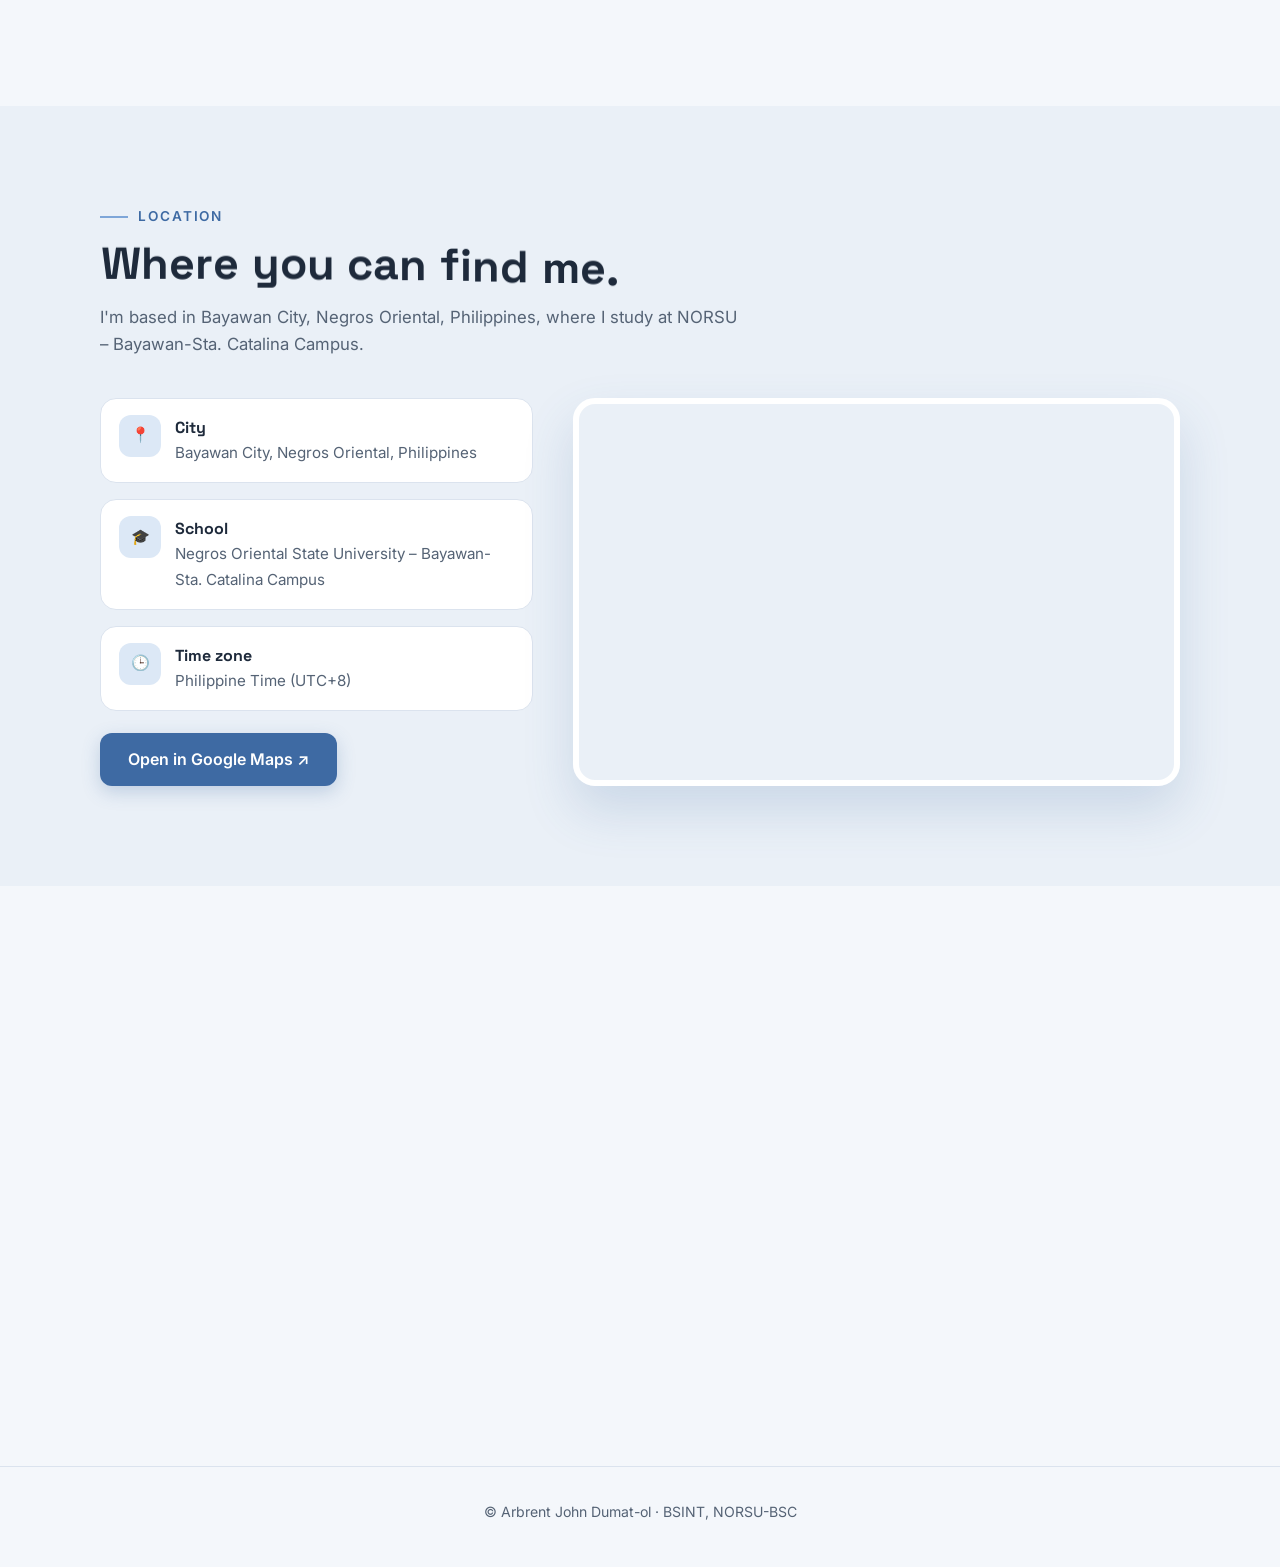
==== commit 67f6a888: "Add scroll-jacking to Seminars section" ====
--- a/index.html
+++ b/index.html
@@ -360,6 +360,7 @@
 </div>
 
 <script src="js/script.js"></script>
+<script src="js/seminar-scroll.js"></script>
 <script src="js/vendor/anime.umd.min.js"></script>
 <script src="js/anime-effects.js"></script>
 </body>
--- a/css/style.css
+++ b/css/style.css
@@ -109,10 +109,6 @@
 .split-w{display:inline-block;white-space:nowrap}
 .split-c{display:inline-block;will-change:transform}
 .hero h1 .split-w,.split-mask .split-w{overflow:hidden;vertical-align:top;padding:0 .02em .18em;margin-bottom:-.18em}
-/* Hand-drawn underline */
-.hero h1{position:relative}
-.scribble{display:block;width:min(100%,520px);height:auto;margin-top:2px;overflow:visible}
-.scribble path{fill:none;stroke:var(--blue);stroke-width:5;stroke-linecap:round;stroke-linejoin:round;opacity:.85}
 /* Draggable badges */
 .float-badge.draggable{cursor:grab;touch-action:none;user-select:none}
 .float-badge.dragging{cursor:grabbing;z-index:10;box-shadow:0 20px 40px rgba(62,106,163,.3)}
@@ -356,6 +352,23 @@
   background:linear-gradient(transparent,rgba(20,38,66,.85));transform:translateY(8px);opacity:.92;transition:.4s}
 .gallery figure:hover figcaption{transform:none;opacity:1}
 .g-wide{grid-column:span 2}.g-tall{grid-row:span 2}
+
+/* Seminars scroll-jacking (js/seminar-scroll.js adds .sj) */
+#seminars.sj{padding:0;overflow:visible;overflow:clip}
+.sj-track{position:relative}
+.sj-sticky{position:sticky;top:0;height:100vh;height:100svh;overflow:hidden;display:flex}
+.sj .wrap{display:flex;flex-direction:column;width:100%;height:100%;padding-top:84px;padding-bottom:22px}
+.sj .eyebrow,.sj h2,.sj .lead{flex:0 0 auto}
+.sj h2{margin-bottom:8px}
+.sj .lead{font-size:.98rem}
+.sj-counter{display:flex;justify-content:space-between;align-items:center;gap:12px;margin-top:12px;font-size:.85rem;color:var(--muted);flex:0 0 auto}
+.sj-num{font-family:"Space Grotesk";font-weight:700;color:var(--blue-deep);letter-spacing:.06em}
+.sj .gallery{display:block;position:relative;flex:1 1 auto;min-height:0;margin-top:12px}
+.sj .gallery figure{position:absolute;margin:0;transform-origin:50% 50%;will-change:transform,opacity;box-shadow:0 18px 40px rgba(30,42,59,.18)}
+.sj .gallery img{transform-origin:50% 50%;will-change:transform;transition:none}
+.sj .gallery figcaption{transform:none;opacity:1}
+@media (max-height:760px){.sj .lead{display:none}.sj h2{margin-bottom:0}}
+@media (max-width:600px){.sj .wrap{padding-top:74px;padding-bottom:14px}.sj .lead{display:none}.sj-hint{display:none}}
 
 /* Lightbox */
 .lightbox{position:fixed;inset:0;background:rgba(18,30,50,.92);backdrop-filter:blur(6px);display:flex;align-items:center;justify-content:center;z-index:80;padding:20px;
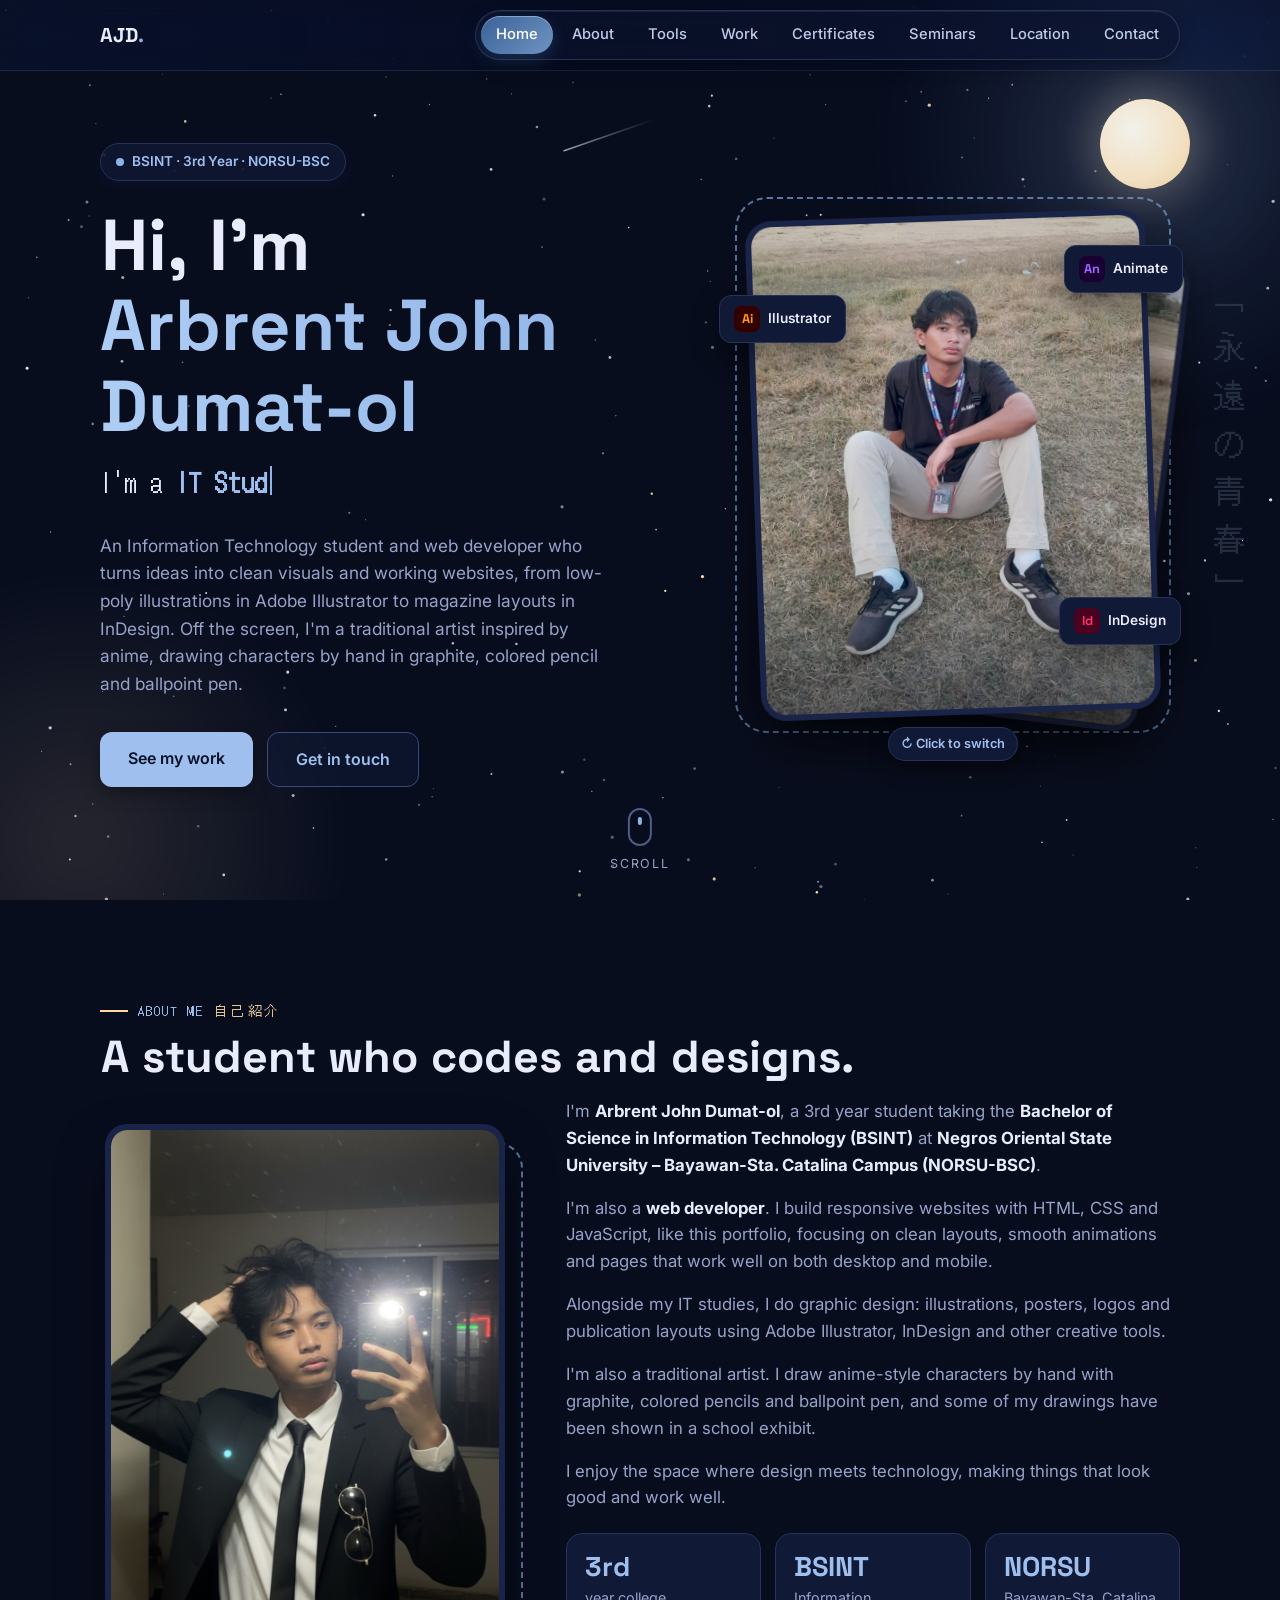
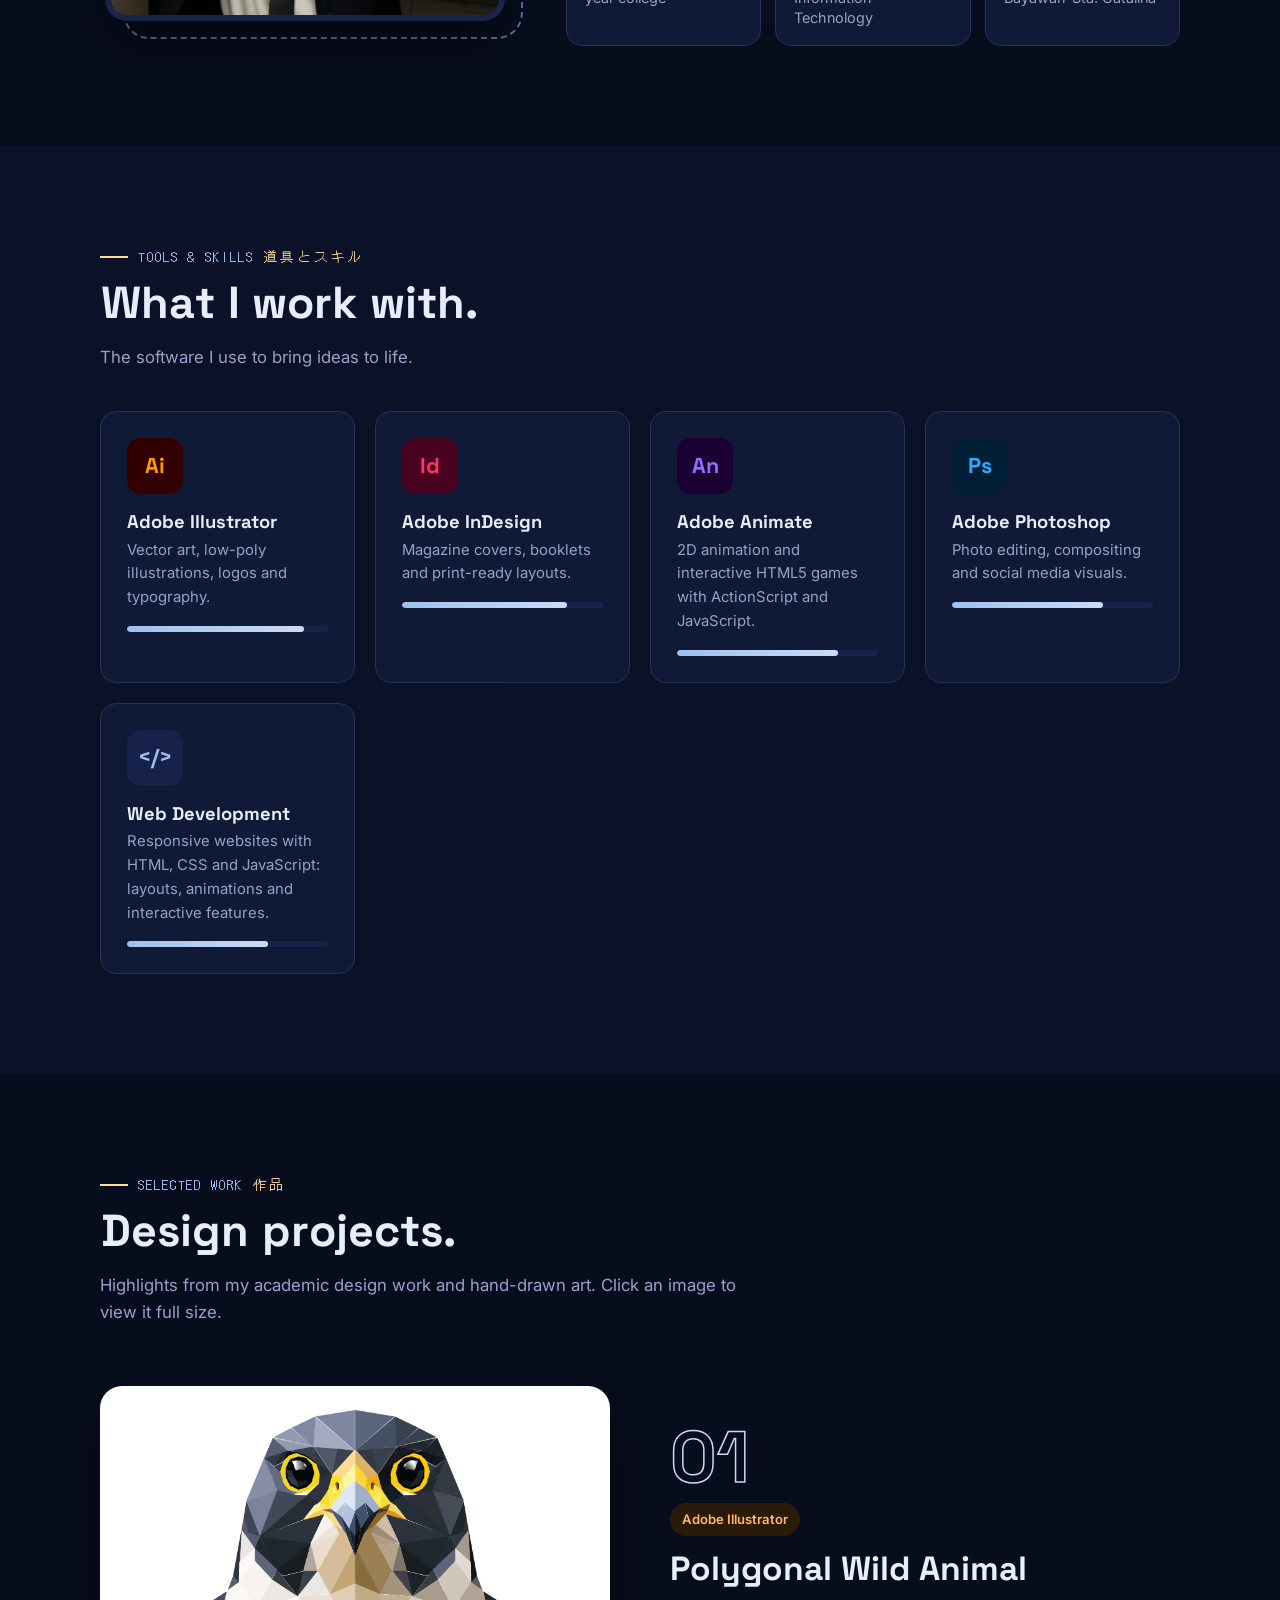
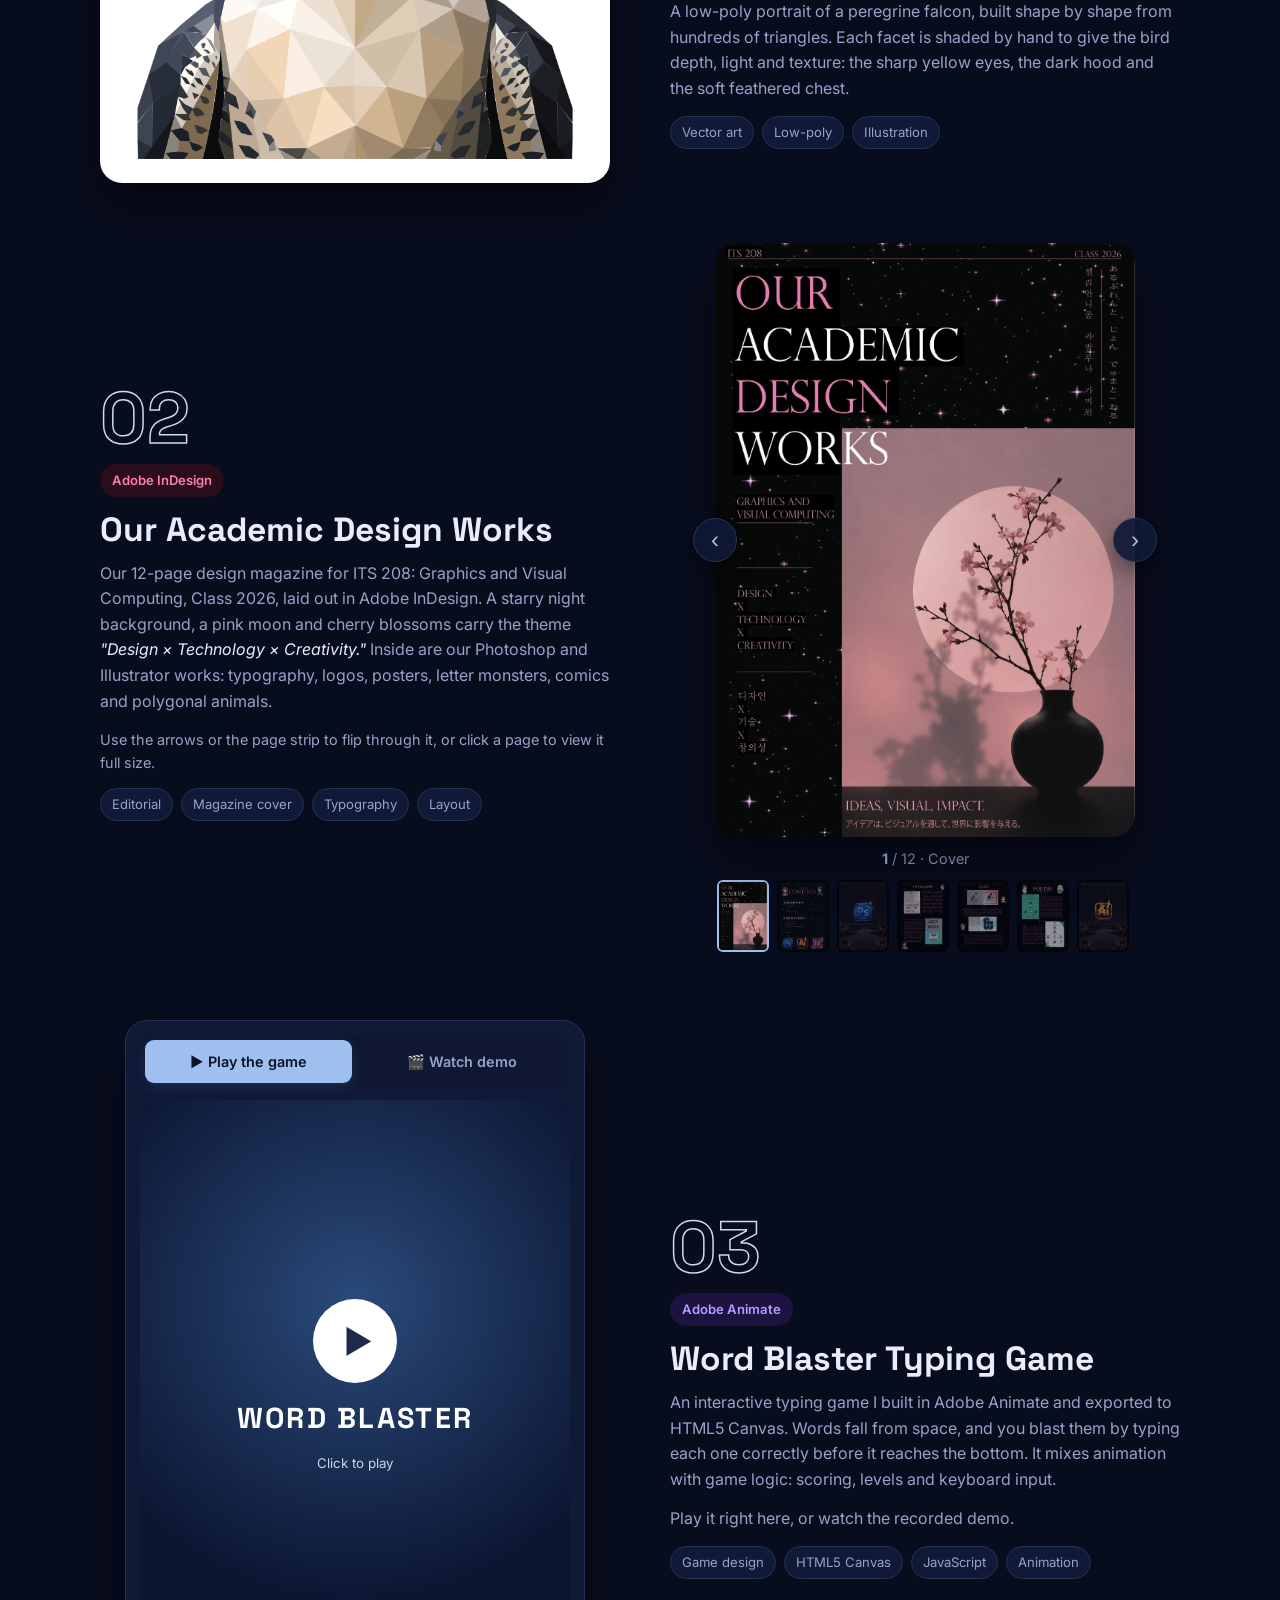
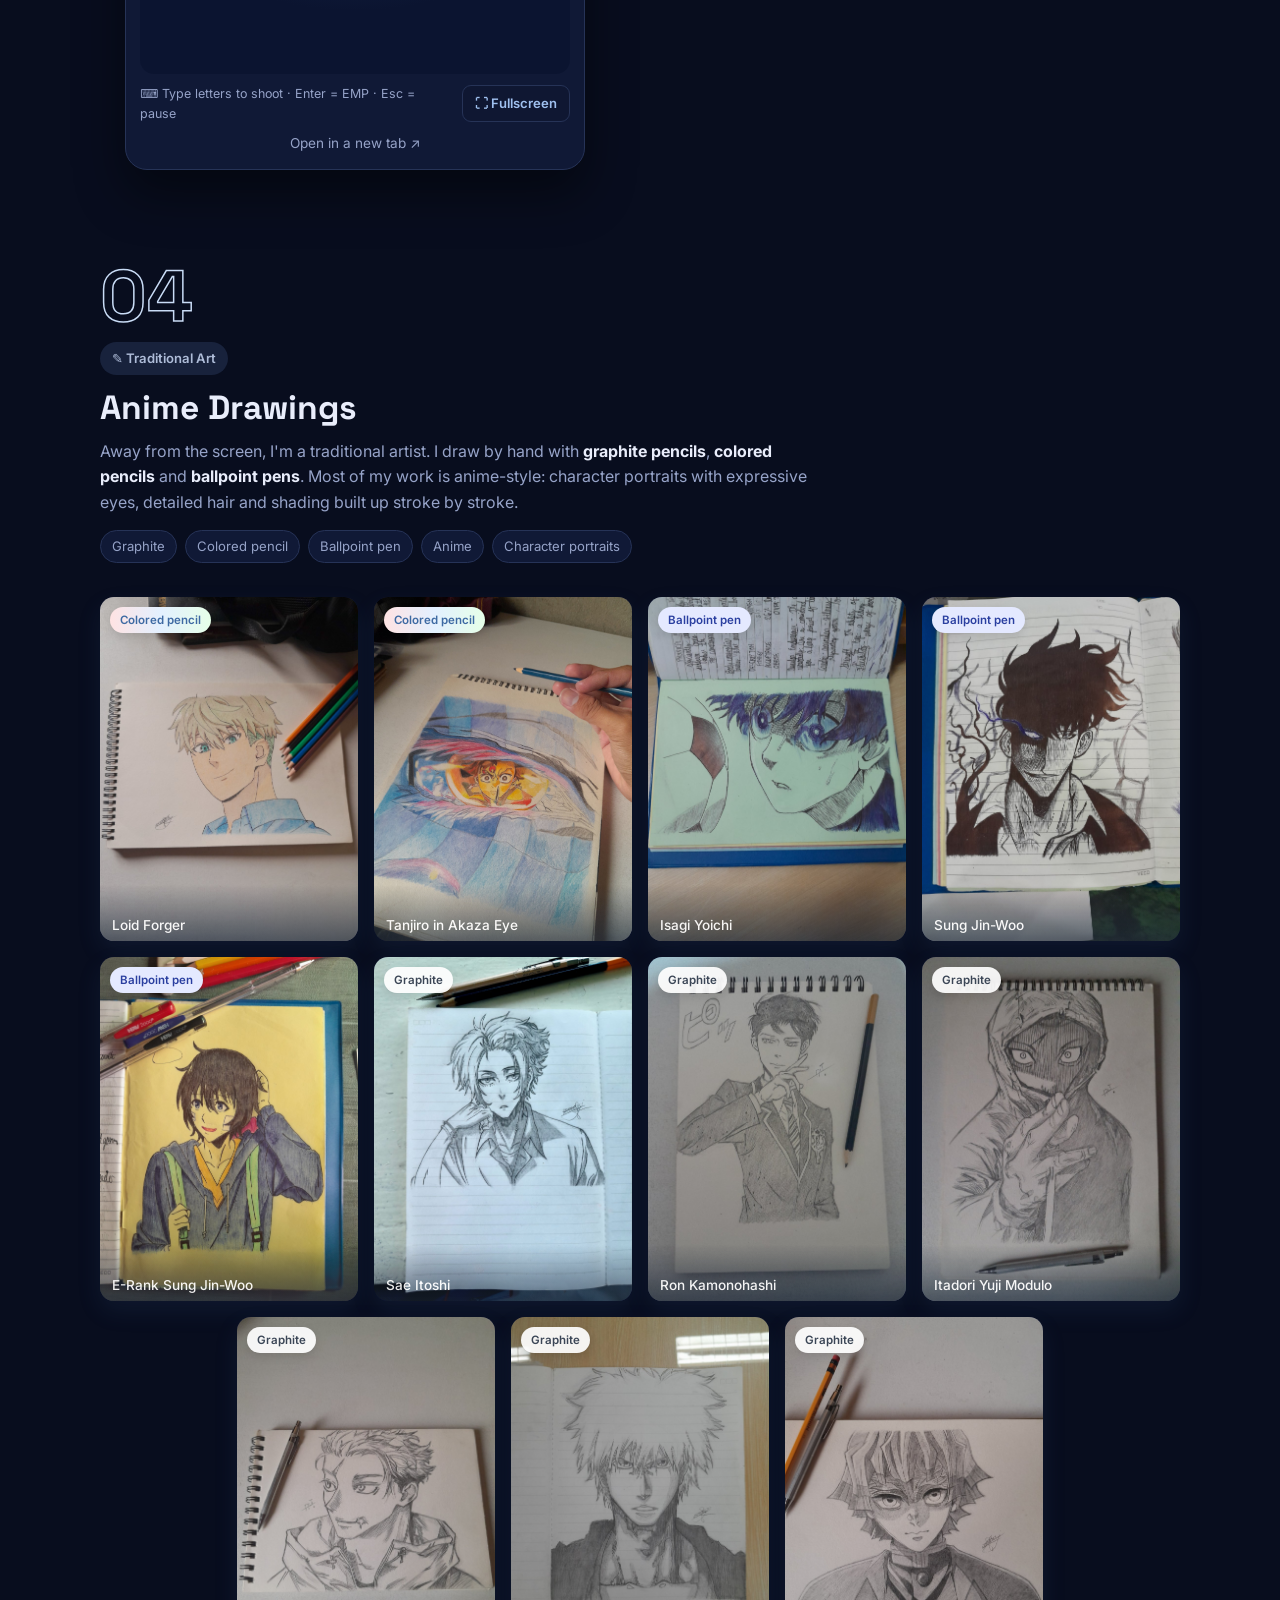
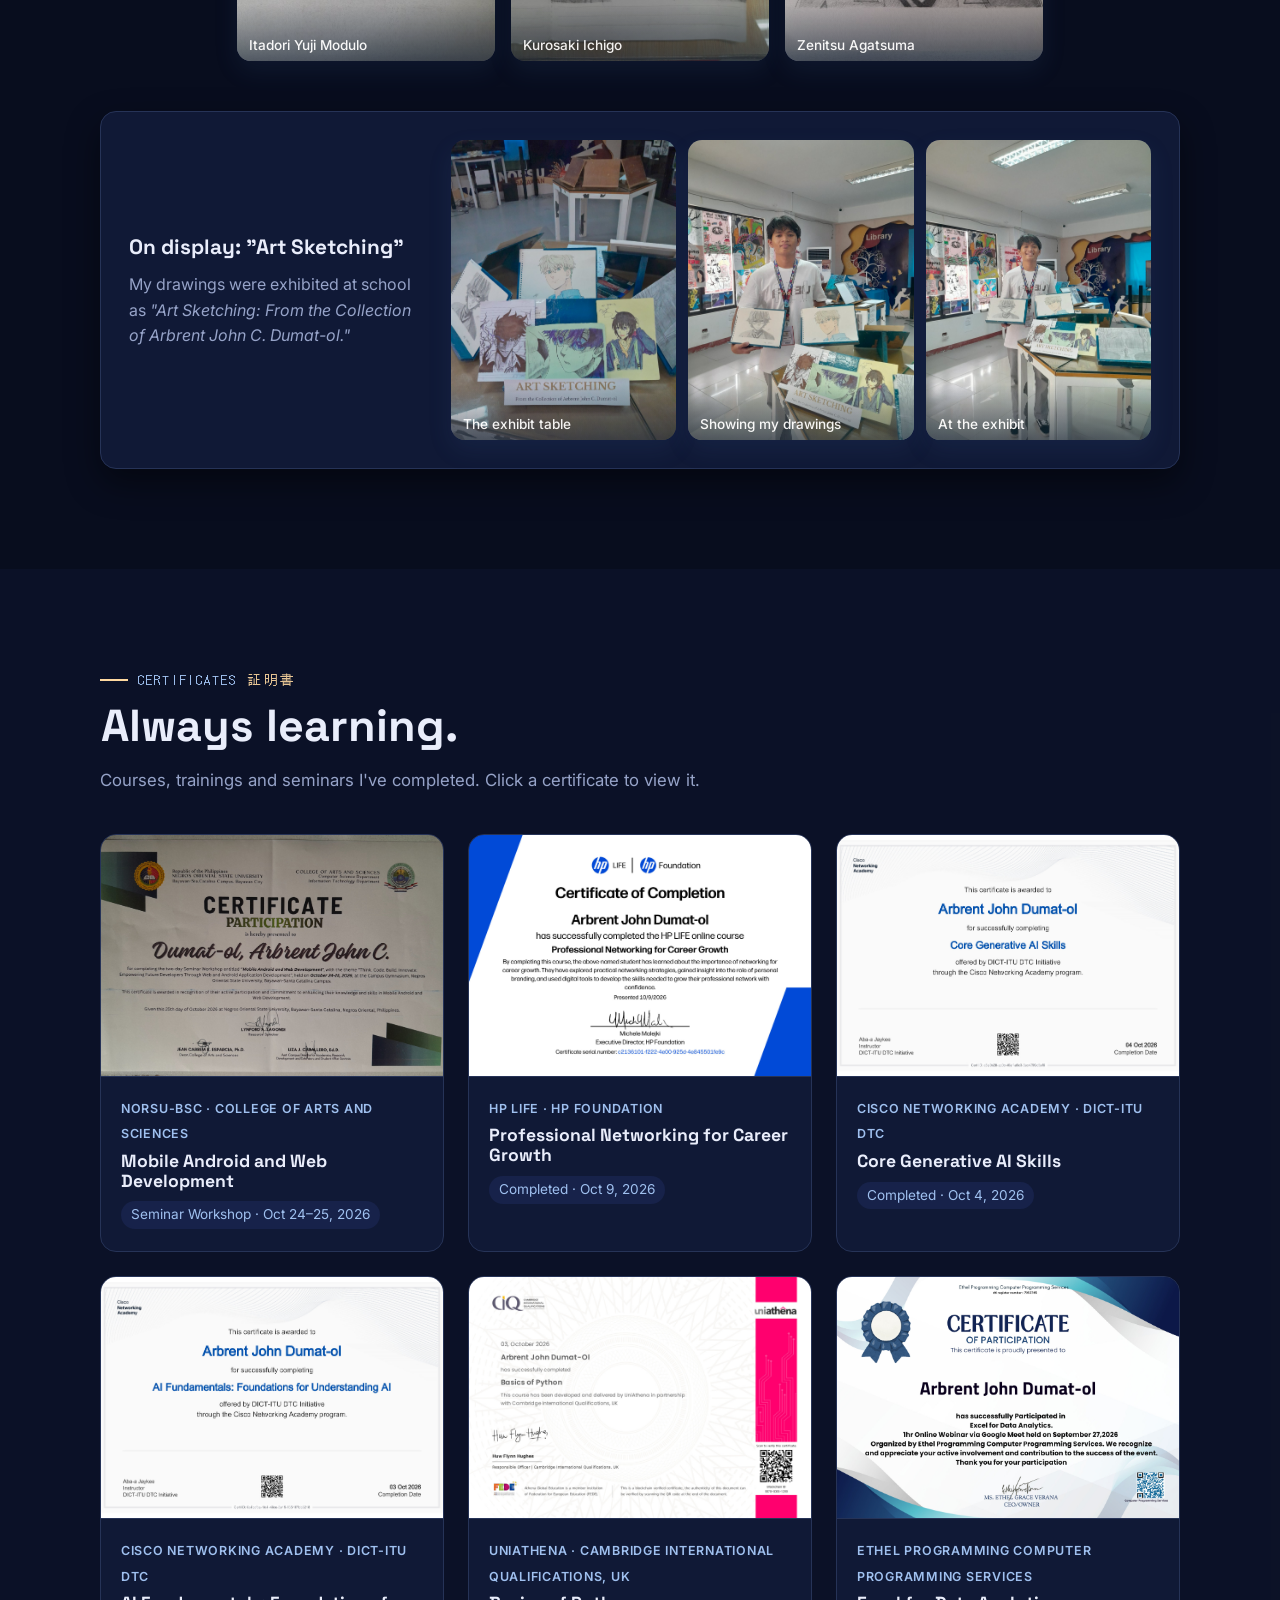
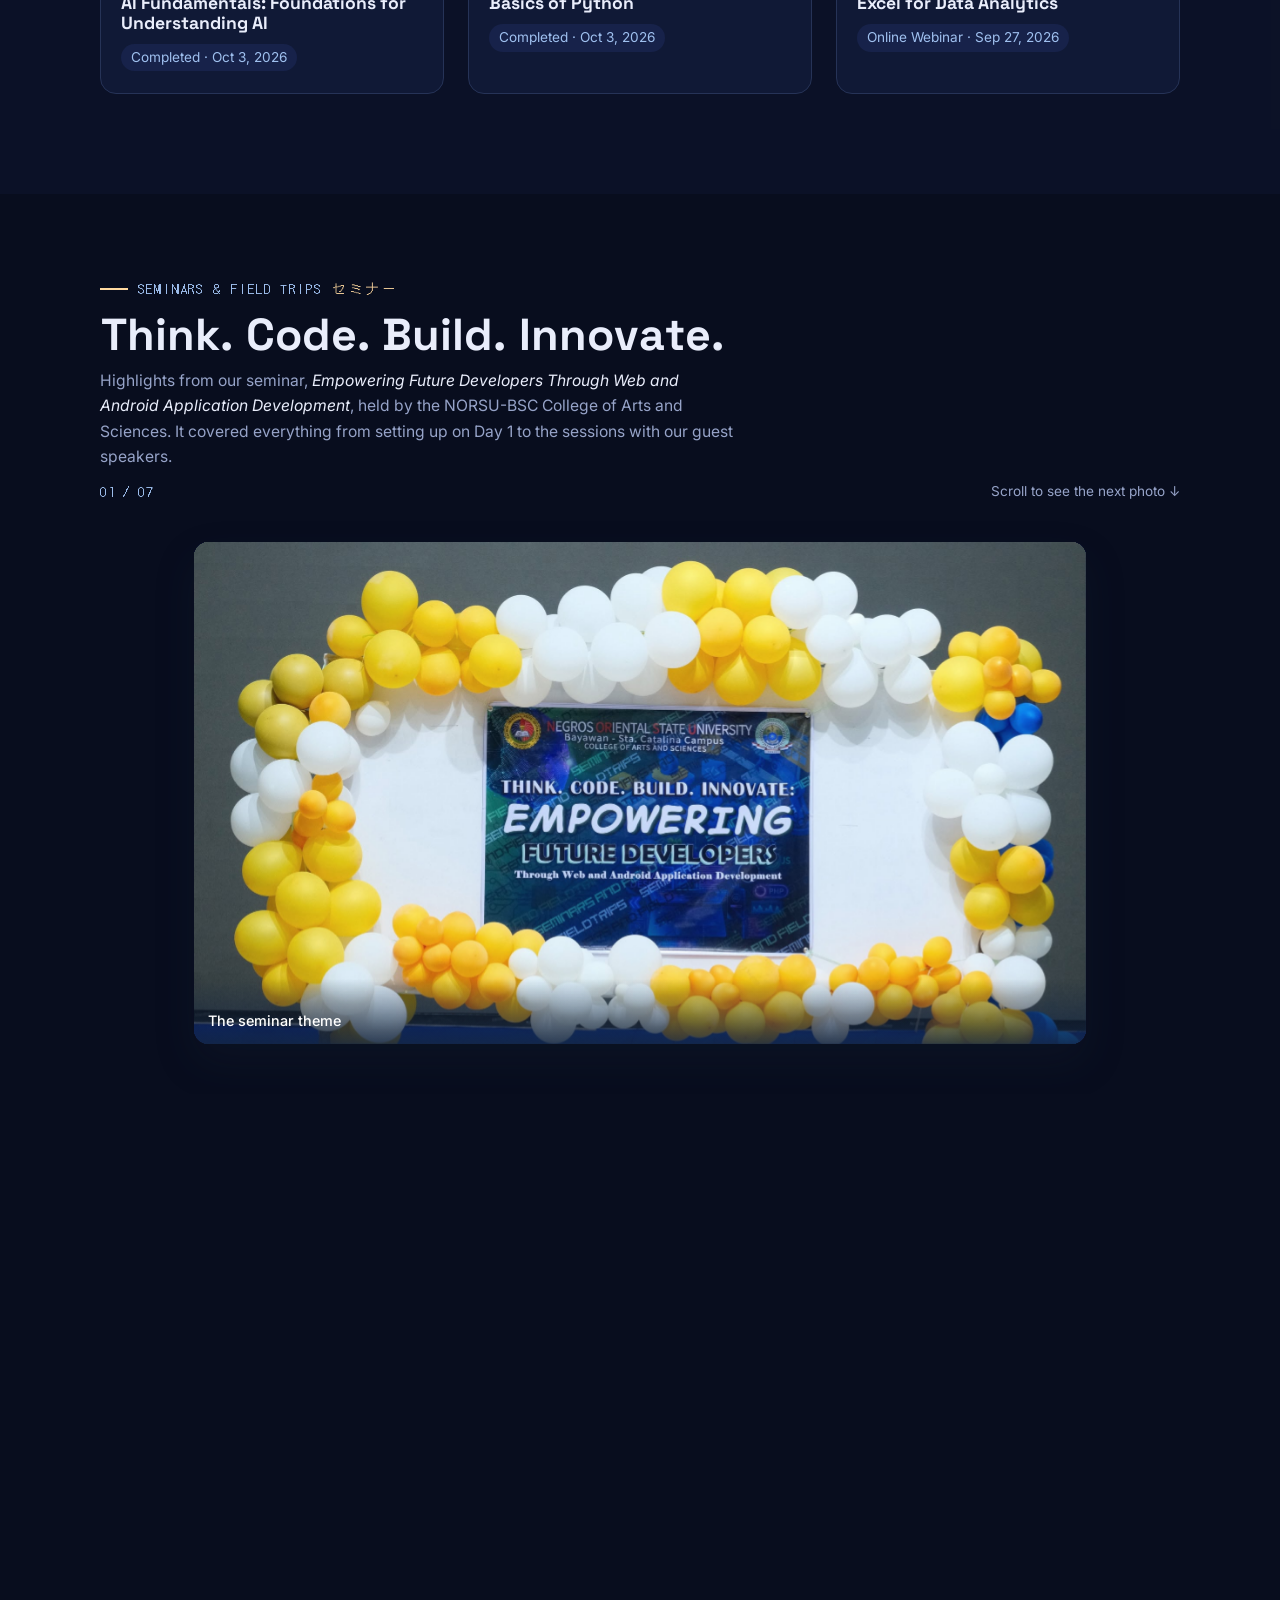
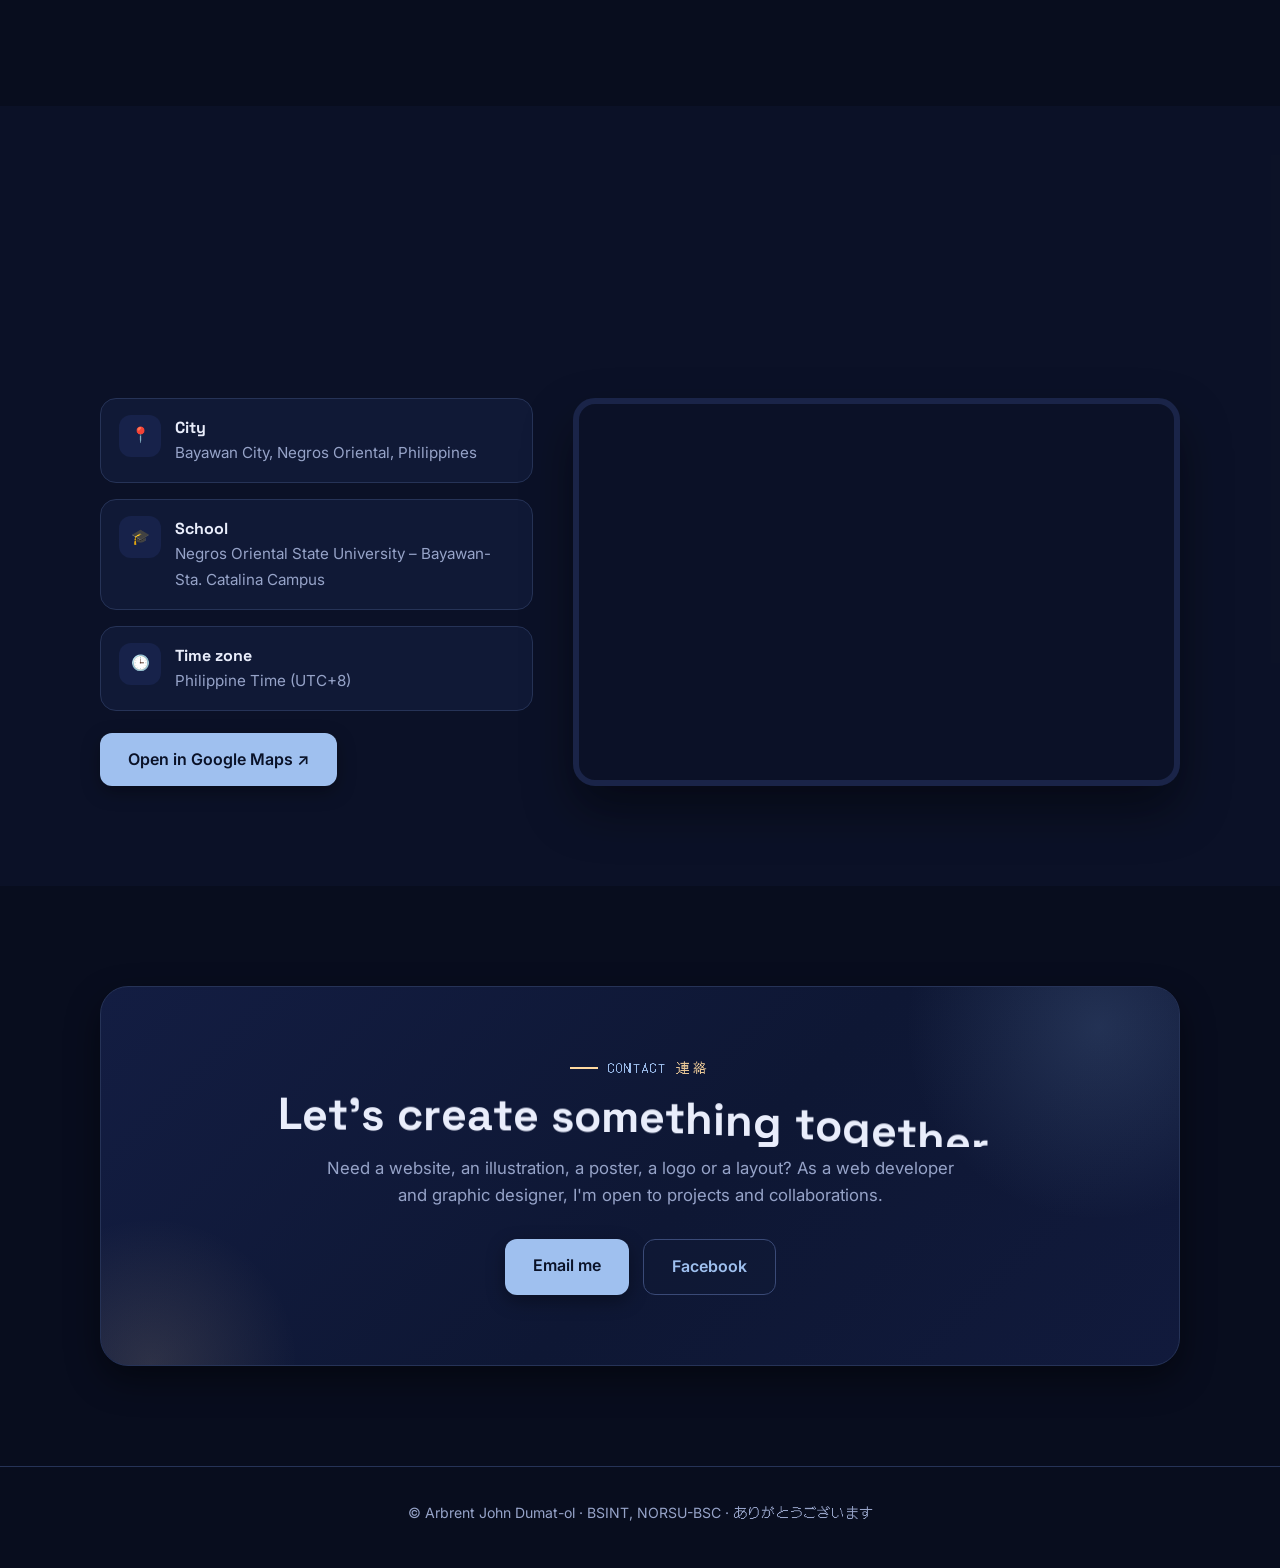
==== commit c8545a59: "Japanese night theme and realistic fireworks" ====
--- a/index.html
+++ b/index.html
@@ -7,7 +7,7 @@
 <meta name="description" content="Arbrent John Dumat-ol: BS Information Technology student at NORSU-BSC, web developer, graphic designer working in Adobe Illustrator and InDesign, and anime-inspired traditional artist.">
 <link rel="preconnect" href="https://fonts.googleapis.com">
 <link rel="preconnect" href="https://fonts.gstatic.com" crossorigin>
-<link href="https://fonts.googleapis.com/css2?family=Space+Grotesk:wght@500;700&family=Inter:wght@400;500;600&display=swap" rel="stylesheet">
+<link href="https://fonts.googleapis.com/css2?family=Space+Grotesk:wght@500;700&family=Inter:wght@400;500;600&family=DotGothic16&family=Zen+Maru+Gothic:wght@500;700&display=swap" rel="stylesheet">
 <link rel="stylesheet" href="css/style.css">
 </head>
 <body class="loading">
@@ -24,6 +24,7 @@
       </div>
     </div>
     <p class="loader-tag">Web Developer · Graphic Designer · Artist</p>
+    <p class="loader-jp">ポートフォリオへようこそ</p>
     <div class="loader-bar"><i></i></div>
   </div>
 </div>
@@ -50,6 +51,7 @@
 <header class="hero" id="top">
   <canvas id="poly"></canvas>
   <div class="glow g1"></div><div class="glow g2"></div>
+  <span class="jp-vertical" aria-hidden="true">「永遠の青春」</span>
   <div class="wrap">
     <div>
       <span class="tag reveal"><span class="dot"></span>BSINT · 3rd Year · NORSU-BSC</span>
@@ -78,7 +80,7 @@
 
 <section id="about">
   <div class="wrap">
-    <p class="eyebrow reveal">About me</p>
+    <p class="eyebrow reveal">About me <span class="jp">自己紹介</span></p>
     <h2 class="reveal">A student who codes and designs.</h2>
     <div class="about-grid">
       <div class="about-photo reveal left">
@@ -104,7 +106,7 @@
 
 <section id="tools">
   <div class="wrap">
-    <p class="eyebrow reveal">Tools &amp; skills</p>
+    <p class="eyebrow reveal">Tools &amp; skills <span class="jp">道具とスキル</span></p>
     <h2 class="reveal">What I work with.</h2>
     <p class="lead reveal">The software I use to bring ideas to life.</p>
     <div class="tools">
@@ -119,7 +121,7 @@
 
 <section id="work">
   <div class="wrap">
-    <p class="eyebrow reveal">Selected work</p>
+    <p class="eyebrow reveal">Selected work <span class="jp">作品</span></p>
     <h2 class="reveal">Design projects.</h2>
     <p class="lead reveal">Highlights from my academic design work and hand-drawn art. Click an image to view it full size.</p>
 
@@ -256,7 +258,7 @@
 
 <section id="certificates">
   <div class="wrap">
-    <p class="eyebrow reveal">Certificates</p>
+    <p class="eyebrow reveal">Certificates <span class="jp">証明書</span></p>
     <h2 class="reveal">Always learning.</h2>
     <p class="lead reveal">Courses, trainings and seminars I've completed. Click a certificate to view it.</p>
     <div class="certs">
@@ -290,7 +292,7 @@
 
 <section id="seminars">
   <div class="wrap">
-    <p class="eyebrow reveal">Seminars &amp; field trips</p>
+    <p class="eyebrow reveal">Seminars &amp; field trips <span class="jp">セミナー</span></p>
     <h2 class="reveal">Think. Code. Build. Innovate.</h2>
     <p class="lead reveal">Highlights from our seminar, <em>Empowering Future Developers Through Web and Android Application Development</em>, held by the NORSU-BSC College of Arts and Sciences. It covered everything from setting up on Day 1 to the sessions with our guest speakers.</p>
     <div class="gallery">
@@ -307,7 +309,7 @@
 
 <section id="location">
   <div class="wrap">
-    <p class="eyebrow reveal">Location</p>
+    <p class="eyebrow reveal">Location <span class="jp">場所</span></p>
     <h2 class="reveal">Where you can find me.</h2>
     <p class="lead reveal">I'm based in Bayawan City, Negros Oriental, Philippines, where I study at NORSU – Bayawan-Sta. Catalina Campus.</p>
     <div class="loc-grid">
@@ -337,7 +339,7 @@
 <section id="contact">
   <div class="wrap">
     <div class="contact reveal zoom">
-      <p class="eyebrow">Contact</p>
+      <p class="eyebrow">Contact <span class="jp">連絡</span></p>
       <h2>Let's create something together.</h2>
       <p class="lead">Need a website, an illustration, a poster, a logo or a layout? As a web developer and graphic designer, I'm open to projects and collaborations.</p>
       <div class="btns">
@@ -348,7 +350,7 @@
   </div>
 </section>
 
-<footer>© Arbrent John Dumat-ol · BSINT, NORSU-BSC</footer>
+<footer>© Arbrent John Dumat-ol · BSINT, NORSU-BSC · <span class="jp">ありがとうございます</span></footer>
 
 <button class="to-top" id="toTop" aria-label="Back to top">↑</button>
 
--- a/css/style.css
+++ b/css/style.css
@@ -1,18 +1,19 @@
-/* ===== Cloudy white & faded blue theme ===== */
+/* ===== Japanese night — nostalgic lo-fi theme ===== */
 :root{
-  --bg:#f4f7fb;        /* cloudy white page background */
-  --bg-2:#eaf0f7;      /* alternate section background (slightly bluer) */
-  --card:#ffffff;      /* cards */
-  --line:#dbe3ee;      /* borders */
-  --text:#1e2a3b;      /* main text (dark slate) */
-  --muted:#556375;     /* secondary text (readable on white) */
-  --blue:#7ea6d8;      /* faded blue — decoration */
-  --blue-deep:#3e6aa3; /* deeper blue — text, buttons (readable) */
-  --blue-soft:#dce8f6; /* pale blue fills */
-  --sky:#a9c8ea;       /* gradient partner */
-  --on-blue:#ffffff;   /* text on deep blue */
+  --bg:#080d1e;        /* deep night-sky page background */
+  --bg-2:rgba(15,23,48,.55); /* alternate section tint (stars show through) */
+  --card:#101936;      /* cards */
+  --line:#263357;      /* borders */
+  --text:#e9edfb;      /* main text (starlight) */
+  --muted:#96a3c8;     /* secondary text (readable on night blue) */
+  --blue:#8fb3e6;      /* starlit blue — decoration */
+  --blue-deep:#9fc0ef; /* light blue — accents, buttons (readable on dark) */
+  --blue-soft:#17224a; /* dark blue fills */
+  --sky:#c9dcf6;       /* gradient partner */
+  --on-blue:#0a1228;   /* text on light blue */
+  --star:#ffd9a0;      /* warm starlight accent */
   --radius:16px;
-  --shadow:0 14px 34px rgba(62,106,163,.12);
+  --shadow:0 14px 34px rgba(0,0,0,.45);
 }
 *{box-sizing:border-box;margin:0;padding:0}
 html{scroll-behavior:smooth}
@@ -26,7 +27,7 @@
 
 /* ---------- Loader ---------- */
 .loader{position:fixed;inset:0;z-index:100;display:grid;place-items:center;padding:16px;overflow:hidden;
-  background:radial-gradient(circle at 20% 20%,#dce8f6 0,transparent 45%),radial-gradient(circle at 85% 80%,#d6e4f5 0,transparent 40%),var(--bg);
+  background:radial-gradient(circle at 20% 20%,#111b3e 0,transparent 45%),radial-gradient(circle at 85% 80%,#141f48 0,transparent 40%),var(--bg);
   transition:opacity .7s ease,visibility .7s,transform .7s cubic-bezier(.7,0,.3,1)}
 .loader.done{opacity:0;visibility:hidden;transform:translateY(-6%) scale(1.04)}
 .loader-inner{text-align:center;perspective:800px}
@@ -41,10 +42,12 @@
 .l-last .l-word > span{background:linear-gradient(180deg,var(--blue-deep),var(--blue));-webkit-background-clip:text;background-clip:text;color:transparent}
 /* Light shine sweeping across the name */
 .loader-logo::after{content:"";position:absolute;inset:-10% -20%;pointer-events:none;
-  background:linear-gradient(105deg,transparent 40%,rgba(255,255,255,.75) 50%,transparent 60%);
+  background:linear-gradient(105deg,transparent 40%,rgba(255,255,255,.22) 50%,transparent 60%);
   transform:translateX(-100%);animation:loaderShine 2.2s ease-in-out 1.2s infinite}
 .loader-tag{margin-top:18px;font-size:clamp(.8rem,2vw,1rem);font-weight:600;color:var(--blue-deep);text-transform:uppercase;
   opacity:0;letter-spacing:.6em;animation:tagIn 1s ease 1.2s forwards}
+.loader-jp{margin-top:12px;font-family:"DotGothic16",sans-serif;font-size:.95rem;color:var(--star);
+  opacity:0;letter-spacing:.6em;animation:tagIn 1s ease 1.5s forwards}
 .loader-bar{width:min(260px,60vw);height:3px;background:var(--line);border-radius:3px;margin:22px auto 0;overflow:hidden}
 .loader-bar i{display:block;height:100%;width:0;background:linear-gradient(90deg,var(--blue-deep),var(--sky));animation:fill 2.1s cubic-bezier(.4,0,.2,1) forwards}
 @keyframes letterIn{0%{opacity:0;transform:translateY(60%) rotateX(-90deg);filter:blur(8px)}100%{opacity:1;transform:none;filter:blur(0)}}
@@ -61,24 +64,24 @@
 /* ---------- Nav ---------- */
 nav{position:fixed;top:0;left:0;right:0;z-index:40;transition:background .3s,box-shadow .3s,transform .35s cubic-bezier(.2,.7,.2,1)}
 nav.hide{transform:translateY(-100%);box-shadow:none}
-/* Frosted glass bar tinted with the site's faded blue */
-nav{background:linear-gradient(90deg,rgba(220,232,246,.35),rgba(244,247,251,.25) 50%,rgba(169,200,234,.3));
+/* Frosted glass bar tinted with the night sky */
+nav{background:linear-gradient(90deg,rgba(13,21,46,.45),rgba(8,13,30,.35) 50%,rgba(16,26,56,.42));
   -webkit-backdrop-filter:blur(14px) saturate(160%);backdrop-filter:blur(14px) saturate(160%);
-  border-bottom:1px solid rgba(255,255,255,.45)}
-nav.scrolled{background:linear-gradient(90deg,rgba(220,232,246,.62),rgba(244,247,251,.5) 50%,rgba(169,200,234,.55));
-  border-bottom-color:rgba(255,255,255,.7);box-shadow:inset 0 1px 0 rgba(255,255,255,.7),0 10px 30px rgba(62,106,163,.12)}
+  border-bottom:1px solid rgba(143,179,230,.14)}
+nav.scrolled{background:linear-gradient(90deg,rgba(13,21,46,.78),rgba(8,13,30,.72) 50%,rgba(16,26,56,.76));
+  border-bottom-color:rgba(143,179,230,.22);box-shadow:inset 0 1px 0 rgba(255,255,255,.06),0 10px 30px rgba(0,0,0,.45)}
 nav .wrap{display:flex;align-items:center;justify-content:space-between;height:70px;transition:height .3s}
 nav.scrolled .wrap{height:62px}
 .logo{font-family:"Space Grotesk";font-weight:700;color:var(--text);text-decoration:none;font-size:1.25rem}
 .logo span{color:var(--blue)}
 /* Glass capsule around the links */
 nav ul{display:flex;gap:4px;list-style:none;padding:5px;border-radius:999px;
-  background:rgba(255,255,255,.32);border:1px solid rgba(255,255,255,.65);
-  box-shadow:inset 0 1px 0 rgba(255,255,255,.8),0 6px 18px rgba(62,106,163,.1);
+  background:rgba(13,21,46,.55);border:1px solid rgba(143,179,230,.2);
+  box-shadow:inset 0 1px 0 rgba(255,255,255,.07),0 6px 18px rgba(0,0,0,.35);
   -webkit-backdrop-filter:blur(10px);backdrop-filter:blur(10px)}
-nav ul a{display:block;color:#3f5068;text-decoration:none;font-size:.92rem;font-weight:500;padding:7px 15px;border-radius:999px;
+nav ul a{display:block;color:#c0cbe8;text-decoration:none;font-size:.92rem;font-weight:500;padding:7px 15px;border-radius:999px;
   transition:color .2s,background .25s,box-shadow .25s}
-nav ul a:hover{color:var(--blue-deep);background:rgba(255,255,255,.7);box-shadow:inset 0 1px 0 #fff,0 4px 12px rgba(62,106,163,.12)}
+nav ul a:hover{color:var(--sky);background:rgba(143,179,230,.14);box-shadow:inset 0 1px 0 rgba(255,255,255,.08)}
 nav ul a.active{color:#fff;background:linear-gradient(135deg,rgba(62,106,163,.92),rgba(126,166,216,.88));
   box-shadow:inset 0 1px 0 rgba(255,255,255,.35),0 6px 16px rgba(62,106,163,.3)}
 .menu-btn{display:none;background:none;border:0;cursor:pointer;width:32px;height:24px;position:relative}
@@ -89,19 +92,29 @@
 .menu-btn.open i:nth-child(3){top:11px;transform:rotate(-45deg)}
 
 /* ---------- Hero ---------- */
-.hero{background:linear-gradient(180deg,#e9f1fb 0%,#f4f7fb 100%);color:var(--text);min-height:100vh;display:flex;align-items:center;padding:120px 0 90px;position:relative;overflow:hidden}
-.hero canvas{position:absolute;inset:0;width:100%;height:100%;opacity:.7}
+.hero{background:transparent;color:var(--text);min-height:100vh;display:flex;align-items:center;padding:120px 0 90px;position:relative;overflow:hidden}
+/* Starfield canvas: fixed behind the whole page so the night sky runs through every section */
+.hero canvas{position:fixed;inset:0;width:100vw;height:100vh;z-index:-1;pointer-events:none}
+/* Warm moon glowing over the hero */
+.hero::before{content:"";position:absolute;top:11%;right:7%;width:90px;height:90px;border-radius:50%;z-index:1;pointer-events:none;
+  background:radial-gradient(circle at 36% 34%,#fffdf4,#ffeccb 60%,#f3d9a6);
+  box-shadow:0 0 40px 10px rgba(255,236,200,.25),0 0 130px 55px rgba(255,236,200,.07);opacity:.95}
+/* Faint vertical kanji — 「永遠の青春」 "eternal youth" */
+.jp{font-family:"DotGothic16","Zen Maru Gothic",sans-serif}
+.jp-vertical{position:absolute;right:26px;top:50%;transform:translateY(-50%);writing-mode:vertical-rl;z-index:1;
+  font-family:"DotGothic16",sans-serif;font-size:clamp(1.3rem,2.6vw,2rem);letter-spacing:.5em;
+  color:rgba(201,220,246,.15);pointer-events:none;user-select:none}
 .glow{position:absolute;width:600px;height:600px;border-radius:50%;filter:blur(20px);pointer-events:none;animation:drift 18s ease-in-out infinite}
-.glow.g1{right:-180px;top:-160px;background:radial-gradient(circle,rgba(126,166,216,.45),transparent 65%)}
-.glow.g2{left:-220px;bottom:-240px;background:radial-gradient(circle,rgba(255,255,255,.95),transparent 65%);animation-delay:-9s}
+.glow.g1{right:-180px;top:-160px;background:radial-gradient(circle,rgba(100,140,210,.2),transparent 65%)}
+.glow.g2{left:-220px;bottom:-240px;background:radial-gradient(circle,rgba(255,222,170,.12),transparent 65%);animation-delay:-9s}
 @keyframes drift{0%,100%{transform:translate(0,0)}50%{transform:translate(-40px,30px)}}
 .hero .wrap{display:grid;grid-template-columns:1.25fr 1fr;gap:60px;align-items:center;position:relative;z-index:2;width:100%}
-.tag{display:inline-flex;align-items:center;gap:8px;background:rgba(255,255,255,.75);color:var(--blue-deep);border:1px solid var(--line);
+.tag{display:inline-flex;align-items:center;gap:8px;background:rgba(16,25,54,.75);color:var(--blue-deep);border:1px solid var(--line);
   padding:7px 15px;border-radius:999px;font-size:.85rem;font-weight:600;margin-bottom:24px;box-shadow:0 4px 14px rgba(62,106,163,.08)}
 .tag .dot{width:8px;height:8px;border-radius:50%;background:var(--blue);animation:pulse 1.6s infinite}
 @keyframes pulse{0%{box-shadow:0 0 0 0 rgba(126,166,216,.7)}100%{box-shadow:0 0 0 10px rgba(126,166,216,0)}}
 .hero h1{font-size:clamp(2.5rem,6.2vw,4.5rem);margin-bottom:14px}
-.hero h1 .name{display:block;background:linear-gradient(90deg,var(--blue-deep),#6f97cc,#2f4f7f,var(--blue-deep));background-size:300% 100%;
+.hero h1 .name{display:block;background:linear-gradient(90deg,#aecdf5,#8fb3e6,#e3eefb,#aecdf5);background-size:300% 100%;
   -webkit-background-clip:text;background-clip:text;color:transparent;animation:shine 6s linear infinite}
 @keyframes shine{to{background-position:300% 0}}
 
@@ -114,12 +127,8 @@
 .float-badge.dragging{cursor:grabbing;z-index:10;box-shadow:0 20px 40px rgba(62,106,163,.3)}
 /* Contact fireworks */
 .contact{cursor:pointer}
-.fw-layer{position:fixed;inset:0;pointer-events:none;z-index:70;overflow:hidden}
-.fw-layer i{position:absolute;display:block;border-radius:50%;margin:-3px 0 0 -3px}
-.fw-spark{box-shadow:0 0 8px 2px currentColor}
-.fw-rocket{box-shadow:0 0 10px 3px rgba(126,166,216,.9),0 14px 16px -2px rgba(62,106,163,.6)}
-.fw-ring{border:2px solid;background:transparent!important;margin:-5px 0 0 -5px!important}
-.typed{font-family:"Space Grotesk";font-size:clamp(1.2rem,2.6vw,1.6rem);color:var(--text);margin-bottom:20px;min-height:2em}
+.fw-layer{position:fixed;inset:0;width:100vw;height:100vh;pointer-events:none;z-index:70}
+.typed{font-family:"DotGothic16","Space Grotesk",monospace;font-size:clamp(1.2rem,2.6vw,1.6rem);color:var(--text);margin-bottom:20px;min-height:2em}
 .typed b{color:var(--blue-deep);font-weight:700}
 .typed .caret{display:inline-block;width:2px;height:1.1em;background:var(--blue);margin-left:3px;vertical-align:-3px;animation:blink 1s steps(1) infinite}
 @keyframes blink{50%{opacity:0}}
@@ -127,10 +136,10 @@
 .btns{display:flex;gap:14px;flex-wrap:wrap}
 .btn{position:relative;overflow:hidden;display:inline-block;padding:14px 28px;border-radius:12px;font-weight:600;text-decoration:none;
   transition:transform .2s,box-shadow .2s,border-color .2s,color .2s,background .2s;cursor:pointer;border:0;font:inherit;font-weight:600}
-.btn-main{background:var(--blue-deep);color:var(--on-blue);box-shadow:0 6px 18px rgba(62,106,163,.25)}
-.btn-main:hover{transform:translateY(-3px);box-shadow:0 12px 26px rgba(62,106,163,.35);background:#35609a}
-.btn-ghost{border:1.5px solid #b9c8dc;color:var(--blue-deep);background:rgba(255,255,255,.6)}
-.btn-ghost:hover{border-color:var(--blue-deep);background:#fff;transform:translateY(-3px)}
+.btn-main{background:var(--blue-deep);color:var(--on-blue);box-shadow:0 6px 18px rgba(0,0,0,.35)}
+.btn-main:hover{transform:translateY(-3px);box-shadow:0 12px 26px rgba(0,0,0,.45);background:#bdd6f6}
+.btn-ghost{border:1.5px solid #3a4a77;color:var(--blue-deep);background:rgba(16,25,54,.6)}
+.btn-ghost:hover{border-color:var(--blue-deep);background:#1a2750;transform:translateY(-3px)}
 .ripple{position:absolute;border-radius:50%;transform:scale(0);background:rgba(255,255,255,.6);animation:ripple .6s ease-out;pointer-events:none}
 .btn-ghost .ripple{background:rgba(126,166,216,.35)}
 @keyframes ripple{to{transform:scale(4);opacity:0}}
@@ -138,10 +147,10 @@
 .photo-wrap{position:relative;max-width:400px;justify-self:center;width:100%}
 .photo-ring{position:absolute;inset:-18px;border-radius:32px;border:2px dashed rgba(126,166,216,.7);animation:spin 30s linear infinite}
 @keyframes spin{to{transform:rotate(360deg)}}
-.photo{position:relative;aspect-ratio:4/5;border-radius:26px;overflow:hidden;box-shadow:0 30px 60px rgba(62,106,163,.25);border:6px solid #fff;
+.photo{position:relative;aspect-ratio:4/5;border-radius:26px;overflow:hidden;box-shadow:0 30px 60px rgba(0,0,0,.5);border:6px solid #1a2448;
   transition:transform .15s ease-out;transform-style:preserve-3d}
 .photo img{width:100%;height:100%;object-fit:cover;object-position:center 30%}
-.photo::after{content:"";position:absolute;inset:0;background:linear-gradient(180deg,transparent 65%,rgba(62,106,163,.25))}
+.photo::after{content:"";position:absolute;inset:0;background:linear-gradient(180deg,transparent 65%,rgba(8,13,30,.45))}
 
 /* Two photos stacked like pasted prints; click to shuffle */
 .photo-stack{position:relative;aspect-ratio:4/5;cursor:pointer;transition:transform .15s ease-out;transform-style:preserve-3d;outline:none}
@@ -158,23 +167,24 @@
   100%{z-index:1;transform:translate(22px,10px) rotate(7deg) scale(.95)}
 }
 .swap-hint{position:absolute;left:50%;bottom:-46px;transform:translateX(-50%);white-space:nowrap;font-size:.8rem;font-weight:600;color:var(--blue-deep);
-  background:#fff;border:1px solid var(--line);padding:6px 12px;border-radius:999px;box-shadow:0 8px 20px rgba(62,106,163,.12);z-index:3;pointer-events:none}
-.float-badge{position:absolute;background:#fff;color:var(--text);border:1px solid var(--line);padding:10px 14px;border-radius:12px;font-weight:600;font-size:.85rem;
-  box-shadow:0 12px 28px rgba(62,106,163,.18);display:flex;align-items:center;gap:8px;animation:float 4s ease-in-out infinite;z-index:3}
+  background:var(--card);border:1px solid var(--line);padding:6px 12px;border-radius:999px;box-shadow:0 8px 20px rgba(0,0,0,.35);z-index:3;pointer-events:none}
+.float-badge{position:absolute;background:var(--card);color:var(--text);border:1px solid var(--line);padding:10px 14px;border-radius:12px;font-weight:600;font-size:.85rem;
+  box-shadow:0 12px 28px rgba(0,0,0,.4);display:flex;align-items:center;gap:8px;animation:float 4s ease-in-out infinite;z-index:3}
 .float-badge .sw{width:26px;height:26px;border-radius:7px;display:grid;place-items:center;font-family:"Space Grotesk";font-weight:700;font-size:.8rem}
 .fb1{left:-34px;top:16%}.fb2{right:-28px;bottom:14%;animation-delay:-2s}.fb3{right:-30px;top:6%;animation-delay:-1s}
 @keyframes float{0%,100%{transform:translateY(0)}50%{transform:translateY(-12px)}}
 
 .scroll-hint{position:absolute;left:50%;bottom:26px;transform:translateX(-50%);z-index:2;color:var(--muted);font-size:.78rem;
   text-align:center;letter-spacing:.15em;text-transform:uppercase;text-decoration:none}
-.mouse{width:24px;height:38px;border:2px solid #9fb0c6;border-radius:14px;margin:0 auto 8px;position:relative}
+.mouse{width:24px;height:38px;border:2px solid #4d5c86;border-radius:14px;margin:0 auto 8px;position:relative}
 .mouse::after{content:"";position:absolute;left:50%;top:7px;width:4px;height:8px;margin-left:-2px;border-radius:2px;background:var(--blue);animation:wheel 1.6s infinite}
 @keyframes wheel{0%{opacity:1;transform:translateY(0)}100%{opacity:0;transform:translateY(12px)}}
 
 /* ---------- Sections ---------- */
 section{padding:100px 0;position:relative}
-.eyebrow{color:var(--blue-deep);font-weight:600;font-size:.85rem;letter-spacing:.14em;text-transform:uppercase;margin-bottom:10px;display:flex;align-items:center;gap:10px}
-.eyebrow::before{content:"";width:28px;height:2px;background:var(--blue)}
+.eyebrow{font-family:"DotGothic16",sans-serif;color:var(--blue-deep);font-weight:400;font-size:.85rem;letter-spacing:.14em;text-transform:uppercase;margin-bottom:10px;display:flex;align-items:center;gap:10px}
+.eyebrow::before{content:"";width:28px;height:2px;background:var(--star)}
+.eyebrow .jp{color:var(--star);opacity:.9;letter-spacing:.2em}
 h2{font-size:clamp(1.9rem,4vw,2.8rem);margin-bottom:16px}
 .lead{color:var(--muted);max-width:640px;font-size:1.05rem}
 
@@ -192,7 +202,7 @@
 /* About: photo on the left, text + facts on the right */
 .about-photo{perspective:1000px;width:100%;max-width:400px;justify-self:center;position:relative}
 .about-photo::before{content:"";position:absolute;inset:18px -18px -18px 18px;border-radius:26px;border:2px dashed rgba(126,166,216,.7);z-index:-1}
-.about-photo .tilt{cursor:zoom-in;border:6px solid #fff;background:#fff}
+.about-photo .tilt{cursor:zoom-in;border:6px solid #1a2448;background:#1a2448}
 .about-photo img{display:block;aspect-ratio:4/5;object-fit:cover;object-position:center 30%;border-radius:16px}
 .about-text .facts{grid-template-columns:repeat(3,1fr);gap:14px;margin-top:22px}
 .about-text .facts .fact,.about-text .facts .fact:last-child:nth-child(odd){padding:18px;grid-column:auto}
@@ -226,11 +236,11 @@
 .project{display:grid;grid-template-columns:1fr 1fr;gap:60px;align-items:center;margin-top:60px}
 .project.flip .p-media{order:2}
 .p-media{perspective:1000px}
-.tilt{border-radius:22px;overflow:hidden;box-shadow:0 24px 50px rgba(62,106,163,.18);transition:transform .2s ease-out,box-shadow .3s;
-  transform-style:preserve-3d;cursor:zoom-in;position:relative;background:#fff}
-.tilt:hover{box-shadow:0 28px 56px rgba(62,106,163,.26)}
+.tilt{border-radius:22px;overflow:hidden;box-shadow:0 24px 50px rgba(0,0,0,.45);transition:transform .2s ease-out,box-shadow .3s;
+  transform-style:preserve-3d;cursor:zoom-in;position:relative;background:var(--card)}
+.tilt:hover{box-shadow:0 28px 56px rgba(0,0,0,.55)}
 .tilt img{width:100%;height:auto}
-.tilt .shine{position:absolute;inset:0;pointer-events:none;background:radial-gradient(circle at var(--mx,50%) var(--my,50%),rgba(255,255,255,.4),transparent 45%);opacity:0;transition:opacity .3s}
+.tilt .shine{position:absolute;inset:0;pointer-events:none;background:radial-gradient(circle at var(--mx,50%) var(--my,50%),rgba(255,255,255,.18),transparent 45%);opacity:0;transition:opacity .3s}
 .tilt:hover .shine{opacity:1}
 .tilt.falcon{background:#fff;padding:24px}
 .tilt.cover{max-width:420px;margin:0 auto;background:#000;cursor:zoom-in}
@@ -242,11 +252,11 @@
 .tilt.cover img.turn-prev{opacity:0;transform:translateX(24px) rotateY(-12deg)}
 .mag-stage{position:relative}
 .mag-ctrl{display:flex;align-items:center;justify-content:center;margin:10px 0 6px}
-.mag-btn{position:absolute;top:50%;z-index:2;width:44px;height:44px;border-radius:50%;border:1px solid var(--line);background:rgba(255,255,255,.92);color:var(--blue-deep);font-size:1.5rem;line-height:1;
-  cursor:pointer;box-shadow:0 8px 20px rgba(62,106,163,.22);transform:translateY(-50%);transition:background .2s,color .2s,transform .2s}
+.mag-btn{position:absolute;top:50%;z-index:2;width:44px;height:44px;border-radius:50%;border:1px solid var(--line);background:rgba(16,25,54,.92);color:var(--blue-deep);font-size:1.5rem;line-height:1;
+  cursor:pointer;box-shadow:0 8px 20px rgba(0,0,0,.4);transform:translateY(-50%);transition:background .2s,color .2s,transform .2s}
 .mag-btn.prev{left:-22px}
 .mag-btn.next{right:-22px}
-.mag-btn:hover{background:var(--blue-deep);color:#fff;transform:translateY(-50%) scale(1.1)}
+.mag-btn:hover{background:var(--blue-deep);color:var(--on-blue);transform:translateY(-50%) scale(1.1)}
 .mag-count{font-size:.9rem;color:var(--muted);text-align:center}
 .mag-count b{color:var(--blue-deep)}
 .mag-thumbs{display:flex;gap:8px;overflow-x:auto;padding:4px 2px 8px;scroll-behavior:smooth;scrollbar-width:thin}
@@ -257,10 +267,10 @@
 .mag-tip{font-size:.9rem;color:var(--muted)}
 .p-num{font-family:"Space Grotesk";font-size:4.5rem;font-weight:700;line-height:1;color:transparent;-webkit-text-stroke:1.5px var(--sky)}
 .p-kind{display:inline-flex;align-items:center;gap:8px;font-size:.82rem;font-weight:600;padding:6px 12px;border-radius:999px;margin:10px 0 14px}
-.p-kind.k-ai{background:#fff1e0;color:#a85700}
-.p-kind.k-id{background:#ffe6ee;color:#b8164f}
-.p-kind.k-an{background:#efe8ff;color:#5b2bd1}
-.p-kind.k-art{background:#eceff3;color:#3b4656}
+.p-kind.k-ai{background:#2a1a08;color:#ffb86b}
+.p-kind.k-id{background:#2a0d1a;color:#ff7fa8}
+.p-kind.k-an{background:#1c1340;color:#b79cff}
+.p-kind.k-art{background:#18223c;color:#aebcd8}
 
 /* Traditional art (Project 04) */
 .art-project{margin-top:90px}
@@ -296,7 +306,7 @@
 .chips span:hover{border-color:var(--blue);color:var(--blue-deep);background:var(--blue-soft)}
 
 /* Game (Adobe Animate) */
-.game-box{background:#fff;border:1px solid var(--line);border-radius:22px;padding:14px;box-shadow:0 24px 50px rgba(62,106,163,.16);max-width:460px;margin:0 auto}
+.game-box{background:var(--card);border:1px solid var(--line);border-radius:22px;padding:14px;box-shadow:0 24px 50px rgba(0,0,0,.45);max-width:460px;margin:0 auto}
 .game-tabs{display:flex;gap:6px;background:var(--bg-2);padding:5px;border-radius:12px;margin-bottom:12px}
 .game-tab{flex:1;border:0;background:transparent;color:var(--muted);font:inherit;font-weight:600;font-size:.9rem;padding:10px;border-radius:9px;cursor:pointer;transition:.25s}
 .game-tab:hover{color:var(--blue-deep)}
@@ -307,7 +317,7 @@
 .game-frame{position:relative;aspect-ratio:3/4;border-radius:14px;overflow:hidden;background:radial-gradient(circle at 50% 35%,#2a4a7a,#0b1430 72%)}
 .game-frame iframe{position:absolute;inset:0;width:100%;height:100%;border:0}
 .game-start{position:absolute;inset:0;border:0;background:transparent;color:#fff;cursor:pointer;display:flex;flex-direction:column;align-items:center;justify-content:center;gap:12px;font:inherit}
-.game-start-icon{width:84px;height:84px;border-radius:50%;background:#fff;color:var(--blue-deep);display:grid;place-items:center;font-size:2rem;padding-left:6px;
+.game-start-icon{width:84px;height:84px;border-radius:50%;background:#fff;color:#1e2a4b;display:grid;place-items:center;font-size:2rem;padding-left:6px;
   animation:pulse 1.8s infinite;transition:transform .25s}
 .game-start:hover .game-start-icon{transform:scale(1.1)}
 .game-start strong{font-family:"Space Grotesk";font-size:1.8rem;letter-spacing:.08em;color:#fff}
@@ -316,7 +326,7 @@
 .game-keys{font-size:.78rem;color:var(--muted)}
 .game-full{flex:0 0 auto;border:1px solid var(--line);background:var(--bg-2);color:var(--blue-deep);font:inherit;font-weight:600;font-size:.82rem;
   padding:7px 12px;border-radius:9px;cursor:pointer;transition:.2s}
-.game-full:hover{background:var(--blue-deep);color:#fff}
+.game-full:hover{background:var(--blue-deep);color:var(--on-blue)}
 .game-frame:fullscreen{border-radius:0;aspect-ratio:auto;background:#060a1c}
 .game-frame:-webkit-full-screen{border-radius:0;background:#060a1c}
 .game-open{display:block;text-align:center;color:var(--muted);font-size:.85rem;margin-top:10px;text-decoration:none}
@@ -341,7 +351,7 @@
 .cert-date{display:inline-block;font-size:.85rem;color:var(--blue-deep);background:var(--blue-soft);padding:3px 10px;border-radius:999px}
 
 /* Seminars */
-#seminars{background:var(--bg);overflow:hidden}
+#seminars{background:transparent;overflow:hidden}
 #seminars .lead em{color:var(--text)}
 .gallery{display:grid;grid-template-columns:repeat(4,1fr);grid-auto-rows:210px;gap:14px;margin-top:44px}
 .gallery figure{position:relative;border-radius:14px;overflow:hidden;cursor:zoom-in;background:var(--blue-soft);box-shadow:0 8px 20px rgba(62,106,163,.1);transition:box-shadow .3s}
@@ -362,7 +372,7 @@
 .sj h2{margin-bottom:8px}
 .sj .lead{font-size:.98rem}
 .sj-counter{display:flex;justify-content:space-between;align-items:center;gap:12px;margin-top:12px;font-size:.85rem;color:var(--muted);flex:0 0 auto}
-.sj-num{font-family:"Space Grotesk";font-weight:700;color:var(--blue-deep);letter-spacing:.06em}
+.sj-num{font-family:"DotGothic16","Space Grotesk",monospace;font-weight:400;color:var(--blue-deep);letter-spacing:.06em}
 .sj .gallery{display:block;position:relative;flex:1 1 auto;min-height:0;margin-top:12px}
 .sj .gallery figure{position:absolute;margin:0;transform-origin:50% 50%;will-change:transform,opacity;box-shadow:0 18px 40px rgba(30,42,59,.18)}
 .sj .gallery img{transform-origin:50% 50%;will-change:transform;transition:none}
@@ -380,7 +390,7 @@
 .lb-inner p{color:#e7eef8;margin-top:14px}
 .lb-btn{position:absolute;top:50%;transform:translateY(-50%);background:rgba(255,255,255,.15);border:0;color:#fff;width:50px;height:50px;border-radius:50%;
   font-size:1.5rem;cursor:pointer;transition:background .2s,color .2s}
-.lb-btn:hover{background:#fff;color:var(--blue-deep)}
+.lb-btn:hover{background:#fff;color:#1e2a4b}
 .lb-prev{left:20px}.lb-next{right:20px}
 .lb-close{position:absolute;top:20px;right:20px;background:none;border:0;color:#fff;font-size:2rem;cursor:pointer}
 
@@ -395,14 +405,14 @@
 .loc-item strong{display:block;font-family:"Space Grotesk";color:var(--text)}
 .loc-item span{color:var(--muted);font-size:.95rem}
 .loc-info .btn{margin-top:6px}
-.loc-map{border-radius:22px;overflow:hidden;border:6px solid #fff;box-shadow:0 24px 50px rgba(62,106,163,.18);min-height:380px;position:relative}
+.loc-map{border-radius:22px;overflow:hidden;border:6px solid #1a2448;box-shadow:0 24px 50px rgba(0,0,0,.45);min-height:380px;position:relative}
 .loc-map iframe{position:absolute;inset:0;width:100%;height:100%;border:0;filter:saturate(.85)}
 
-/* Contact — soft sky card */
-.contact{background:linear-gradient(135deg,#d6e5f7 0%,#eef4fb 55%,#ffffff 100%);border:1px solid var(--line);color:var(--text);
+/* Contact — midnight card with a warm glow */
+.contact{background:linear-gradient(135deg,#131d42 0%,#0e1734 55%,#111a3c 100%);border:1px solid var(--line);color:var(--text);
   border-radius:28px;padding:70px 40px;text-align:center;position:relative;overflow:hidden;box-shadow:var(--shadow)}
-.contact::before{content:"";position:absolute;width:420px;height:420px;border-radius:50%;right:-130px;top:-170px;background:radial-gradient(circle,rgba(126,166,216,.4),transparent 65%)}
-.contact::after{content:"";position:absolute;width:320px;height:320px;border-radius:50%;left:-110px;bottom:-160px;background:radial-gradient(circle,rgba(255,255,255,.95),transparent 65%)}
+.contact::before{content:"";position:absolute;width:420px;height:420px;border-radius:50%;right:-130px;top:-170px;background:radial-gradient(circle,rgba(126,166,216,.18),transparent 65%)}
+.contact::after{content:"";position:absolute;width:320px;height:320px;border-radius:50%;left:-110px;bottom:-160px;background:radial-gradient(circle,rgba(255,217,160,.12),transparent 65%)}
 .contact > *{position:relative;z-index:1}
 .contact .eyebrow{justify-content:center}
 .contact .lead{margin:0 auto 30px}
@@ -414,10 +424,6 @@
   font-size:1.3rem;cursor:pointer;box-shadow:0 10px 24px rgba(62,106,163,.35);opacity:0;transform:translateY(20px);transition:.3s;z-index:30}
 .to-top.show{opacity:1;transform:none}
 .to-top:hover{transform:translateY(-4px)}
-
-/* Click burst */
-.burst{position:fixed;pointer-events:none;z-index:90;width:8px;height:8px;border-radius:2px;animation:burst .7s ease-out forwards}
-@keyframes burst{to{transform:translate(var(--dx),var(--dy)) rotate(var(--r)) scale(.2);opacity:0}}
 
 /* Responsive */
 @media (max-width:900px){
@@ -441,11 +447,13 @@
   .fb1{left:-10px}.fb2{right:-10px}.fb3{right:-10px}
   .gallery{grid-template-columns:repeat(2,1fr);grid-auto-rows:150px}
   nav ul{position:fixed;top:62px;left:12px;right:12px;flex-direction:column;padding:12px;gap:6px;border-radius:20px;
-    background:linear-gradient(160deg,rgba(244,247,251,.94),rgba(220,232,246,.92));
-    transform:translateY(-130%);transition:transform .35s;box-shadow:0 18px 40px rgba(62,106,163,.2)}
+    background:linear-gradient(160deg,rgba(13,20,44,.97),rgba(16,26,56,.95));
+    transform:translateY(-130%);transition:transform .35s;box-shadow:0 18px 40px rgba(0,0,0,.5)}
   nav ul.open{transform:none}
   nav ul a{padding:11px 16px;font-size:1rem}
-  nav{background:linear-gradient(90deg,rgba(220,232,246,.75),rgba(244,247,251,.7),rgba(169,200,234,.7))}
+  nav{background:linear-gradient(90deg,rgba(13,21,46,.85),rgba(8,13,30,.8),rgba(16,26,56,.82))}
+  .jp-vertical{display:none}
+  .hero::before{width:64px;height:64px;top:9%;right:8%}
   .menu-btn{display:block}
   section{padding:70px 0}
   .contact{padding:50px 20px}
@@ -458,6 +466,6 @@
 @media (prefers-reduced-motion:reduce){
   *,*::before,*::after{animation:none!important;transition:none!important}
   .reveal{opacity:1;transform:none}
-  .l-word > span,.loader-tag{opacity:1}
+  .l-word > span,.loader-tag,.loader-jp{opacity:1}
   .loader-bar i{width:100%}
 }
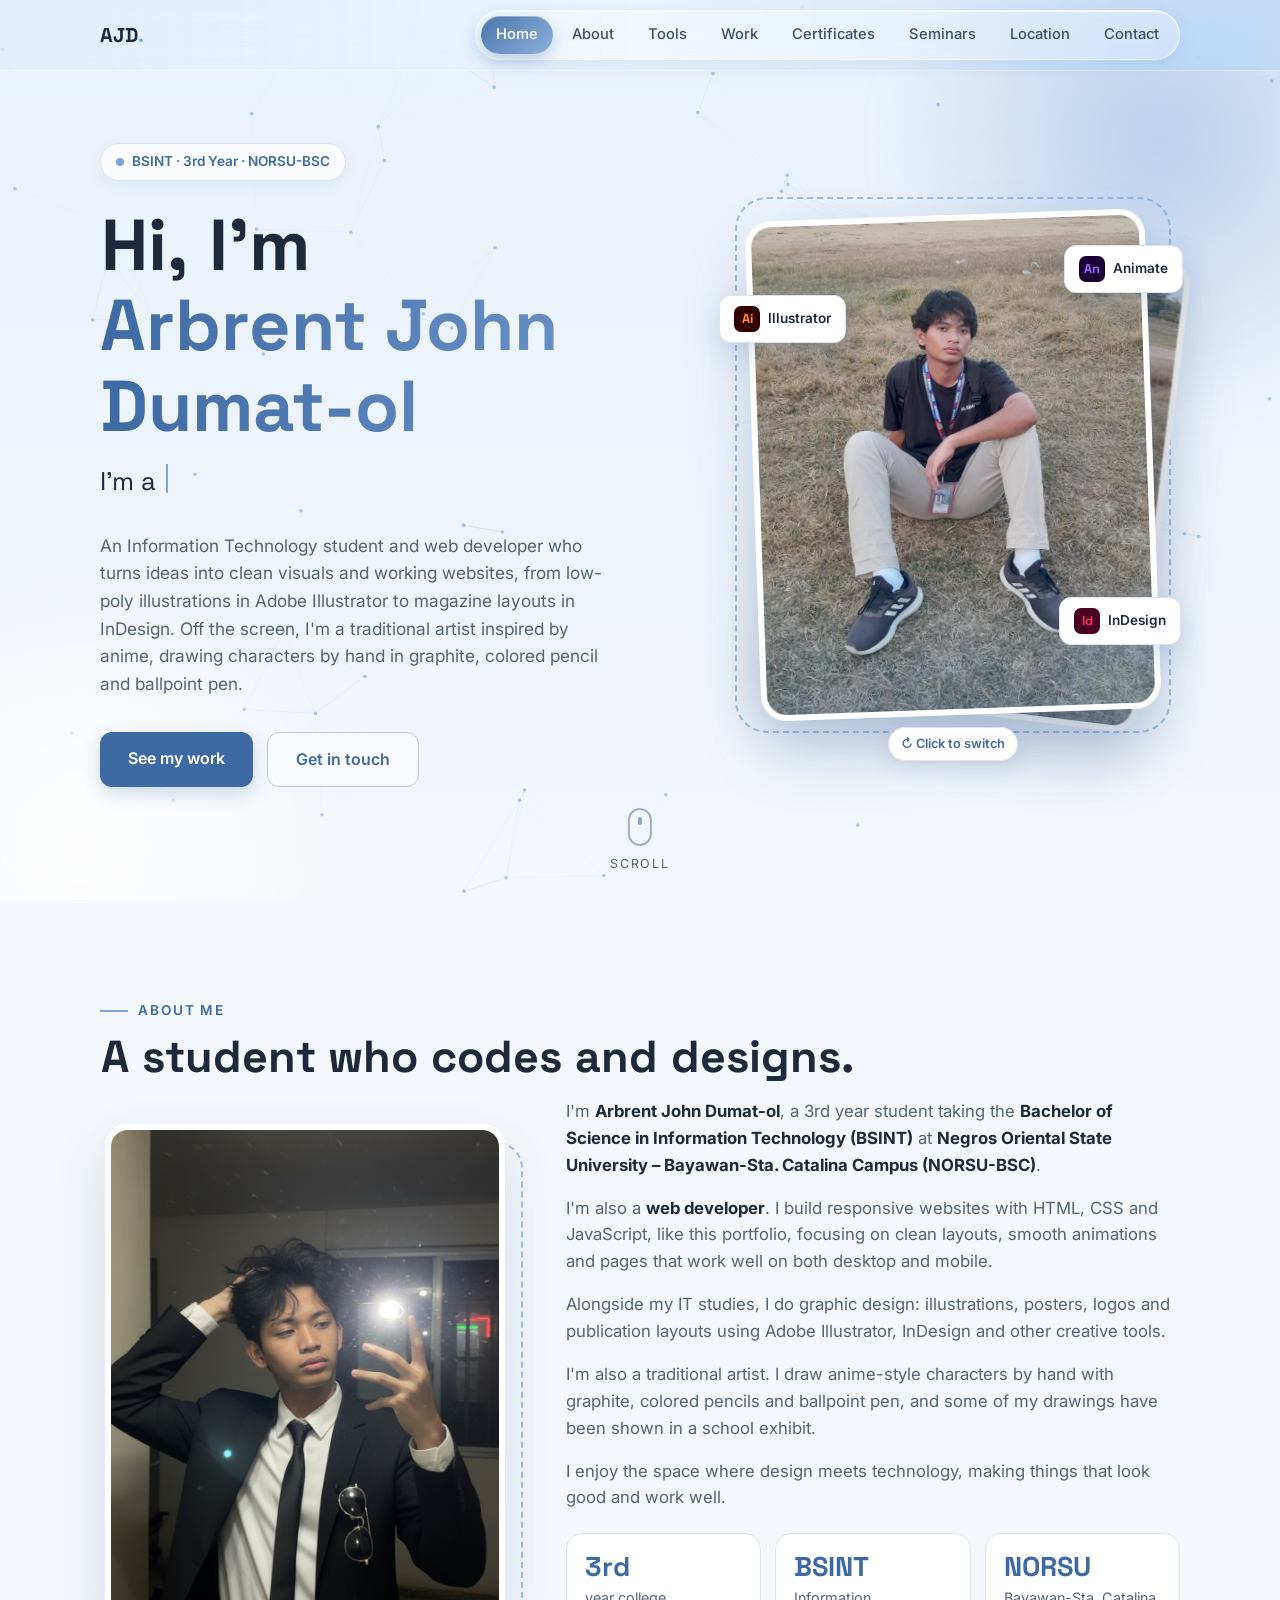
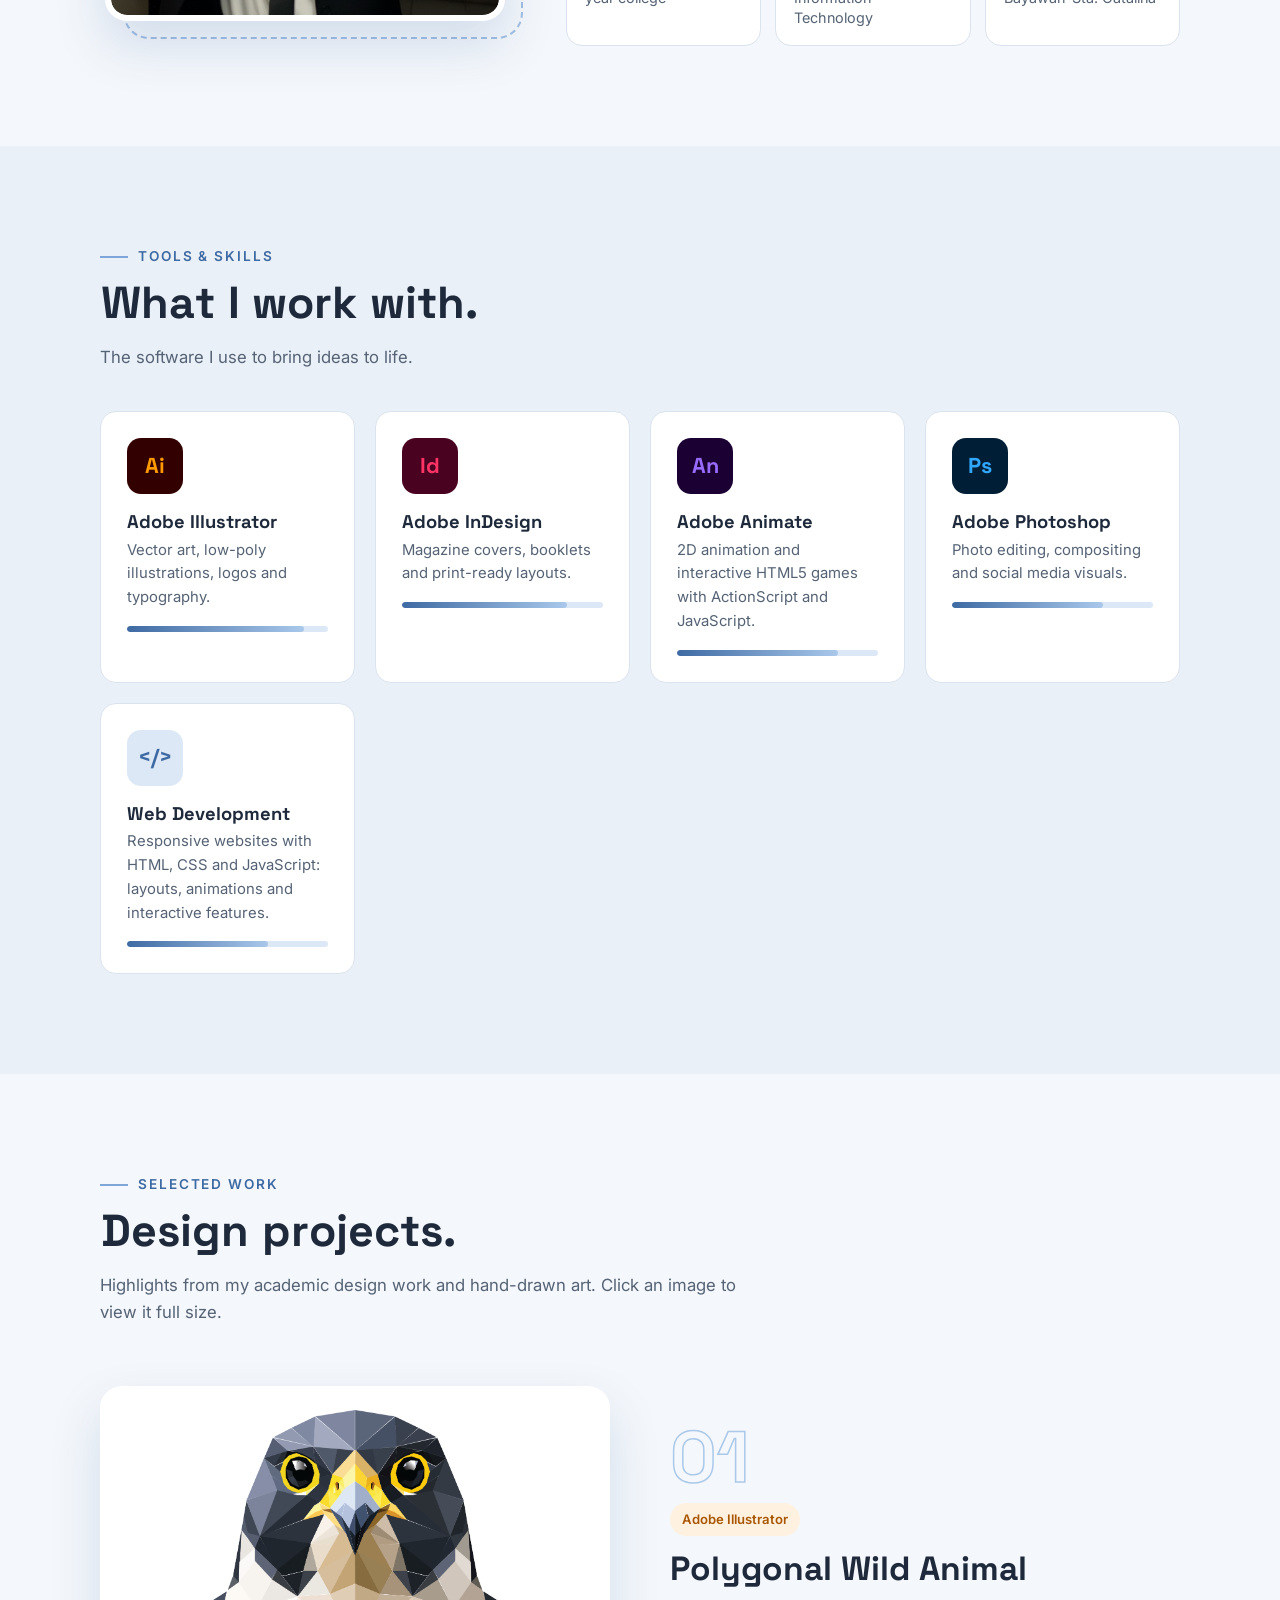
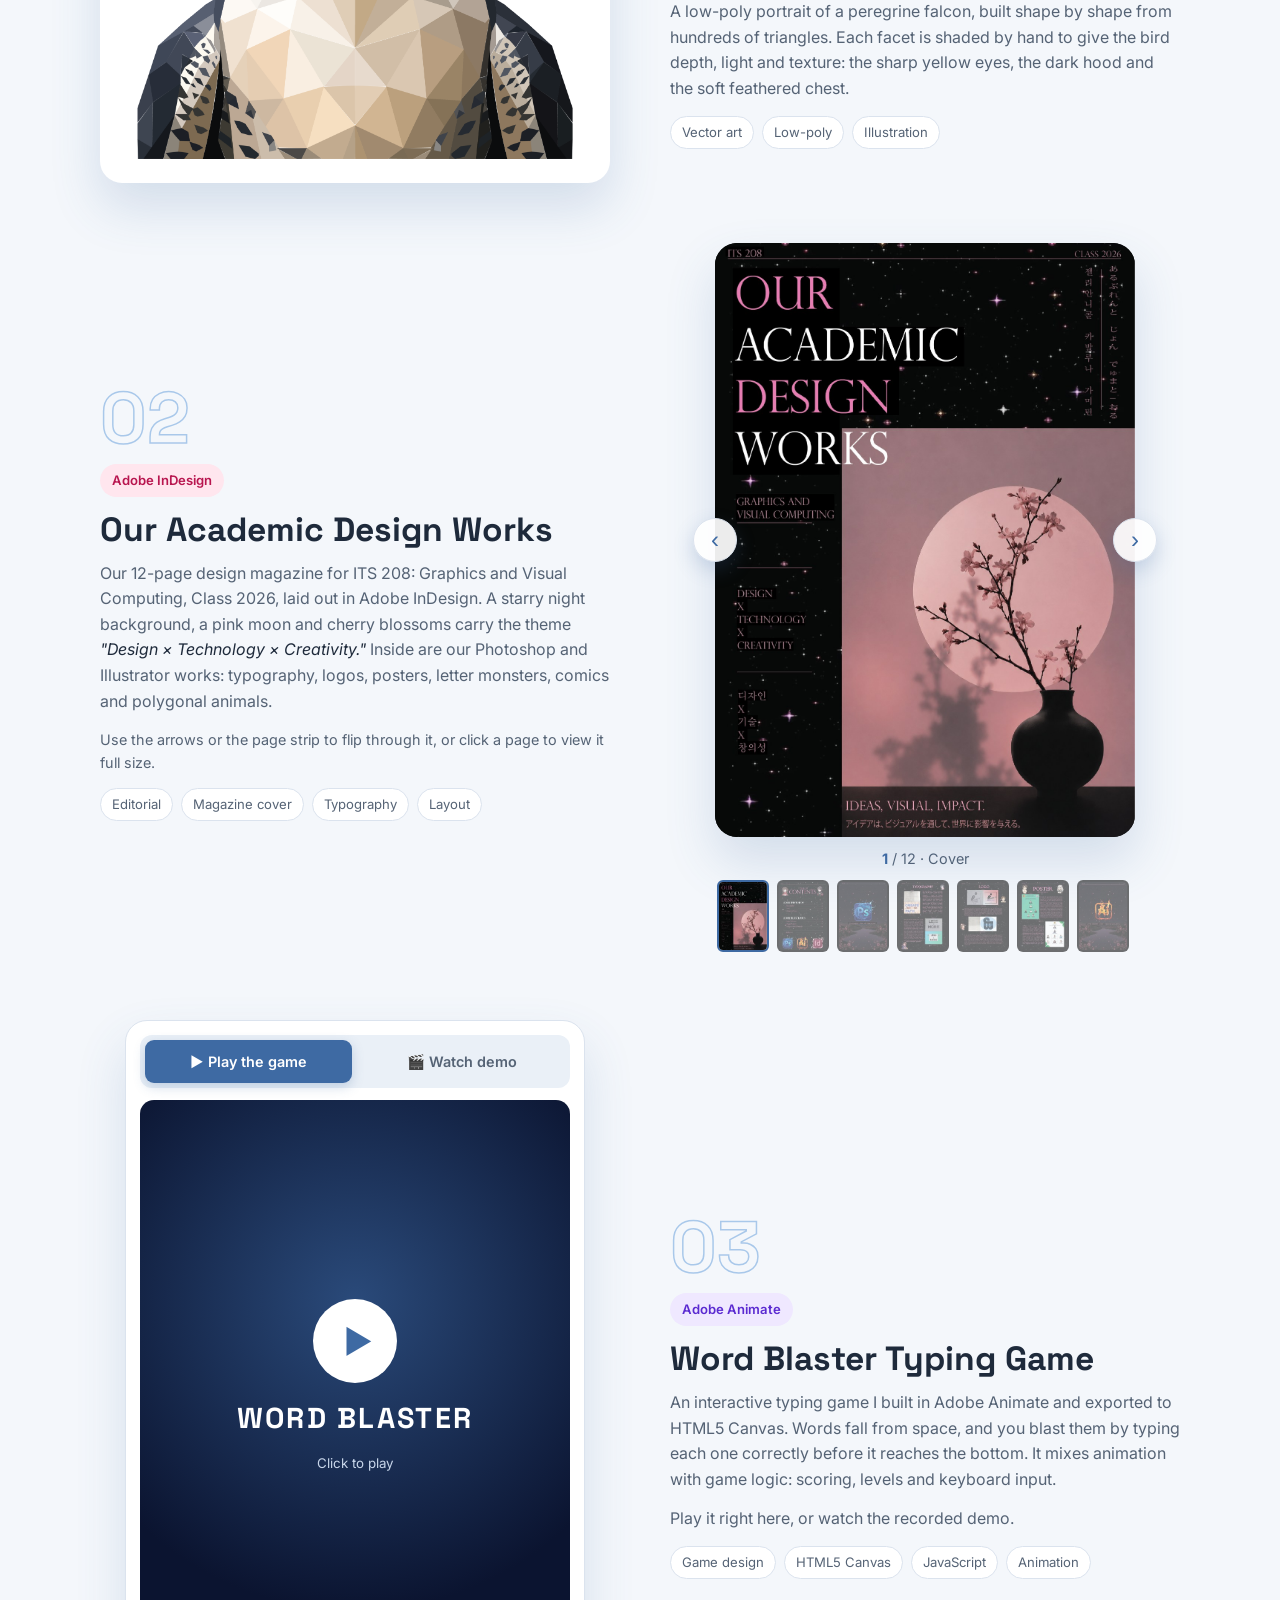
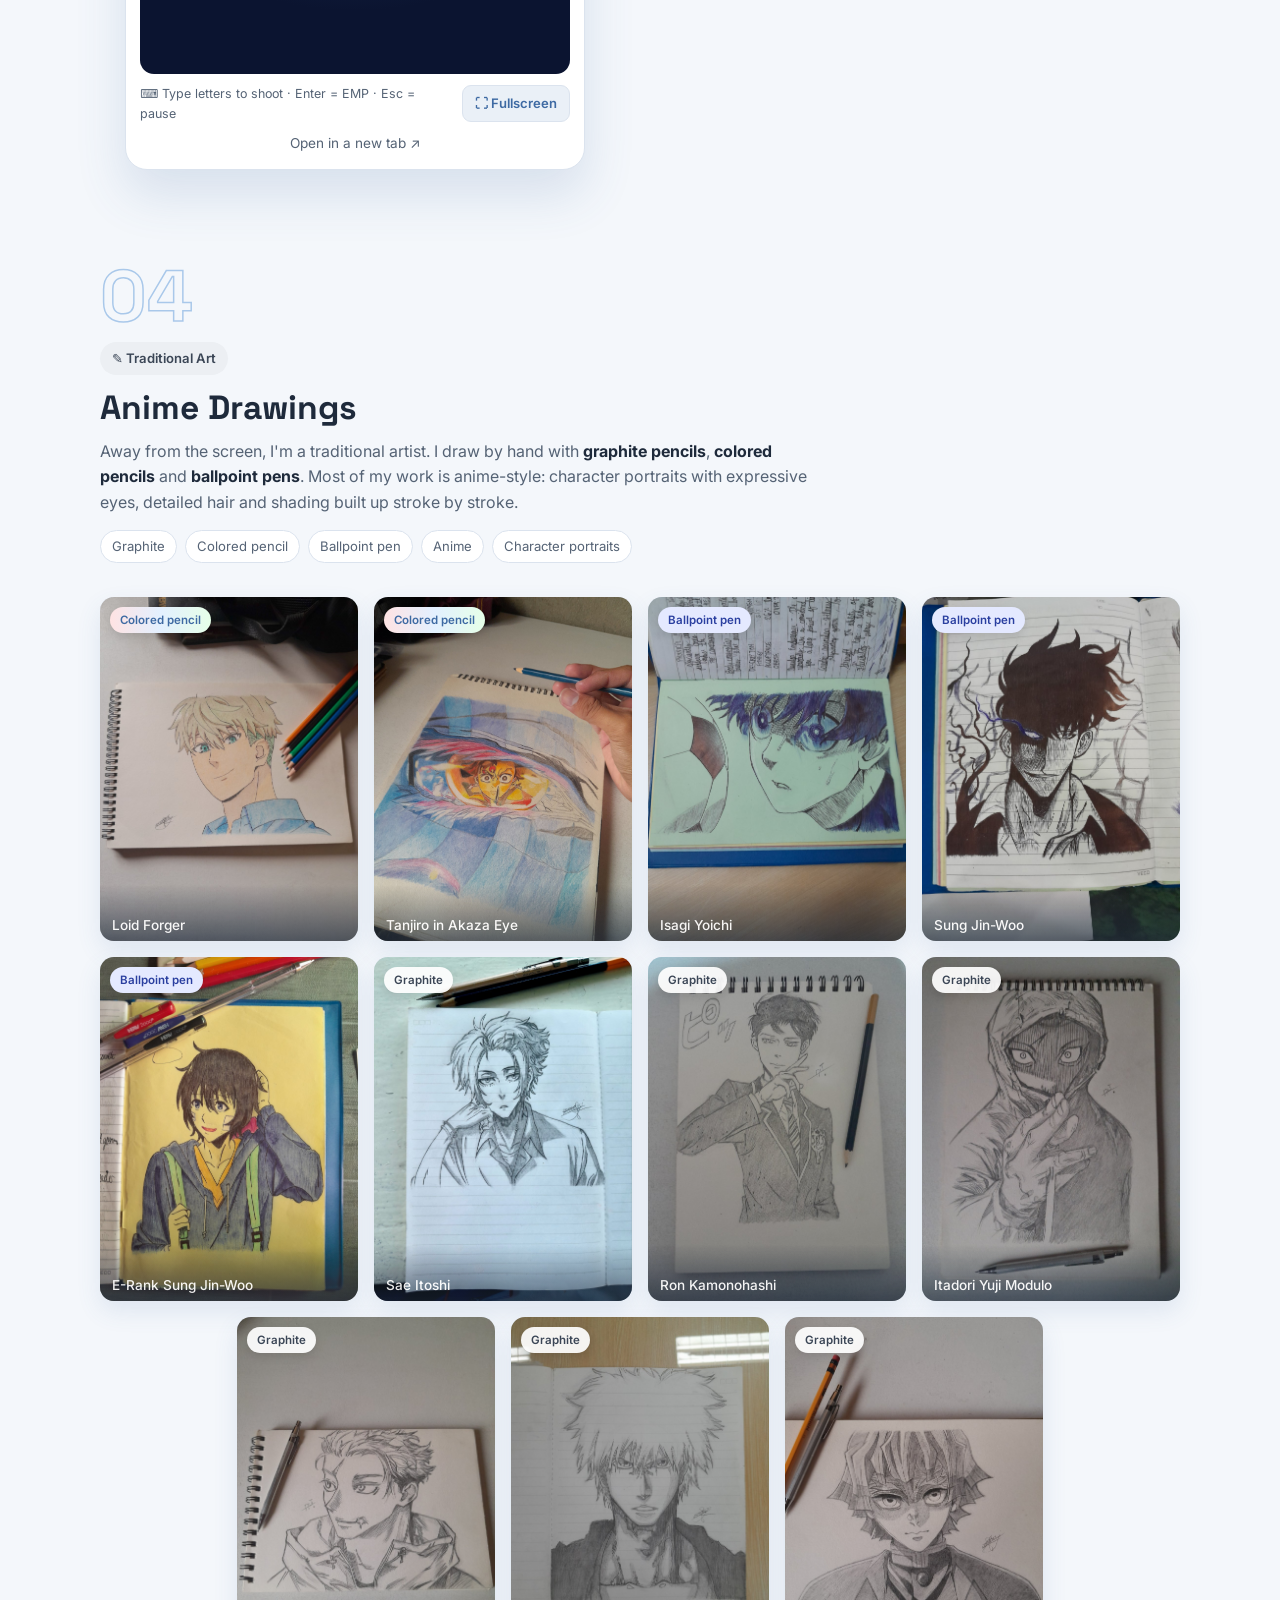
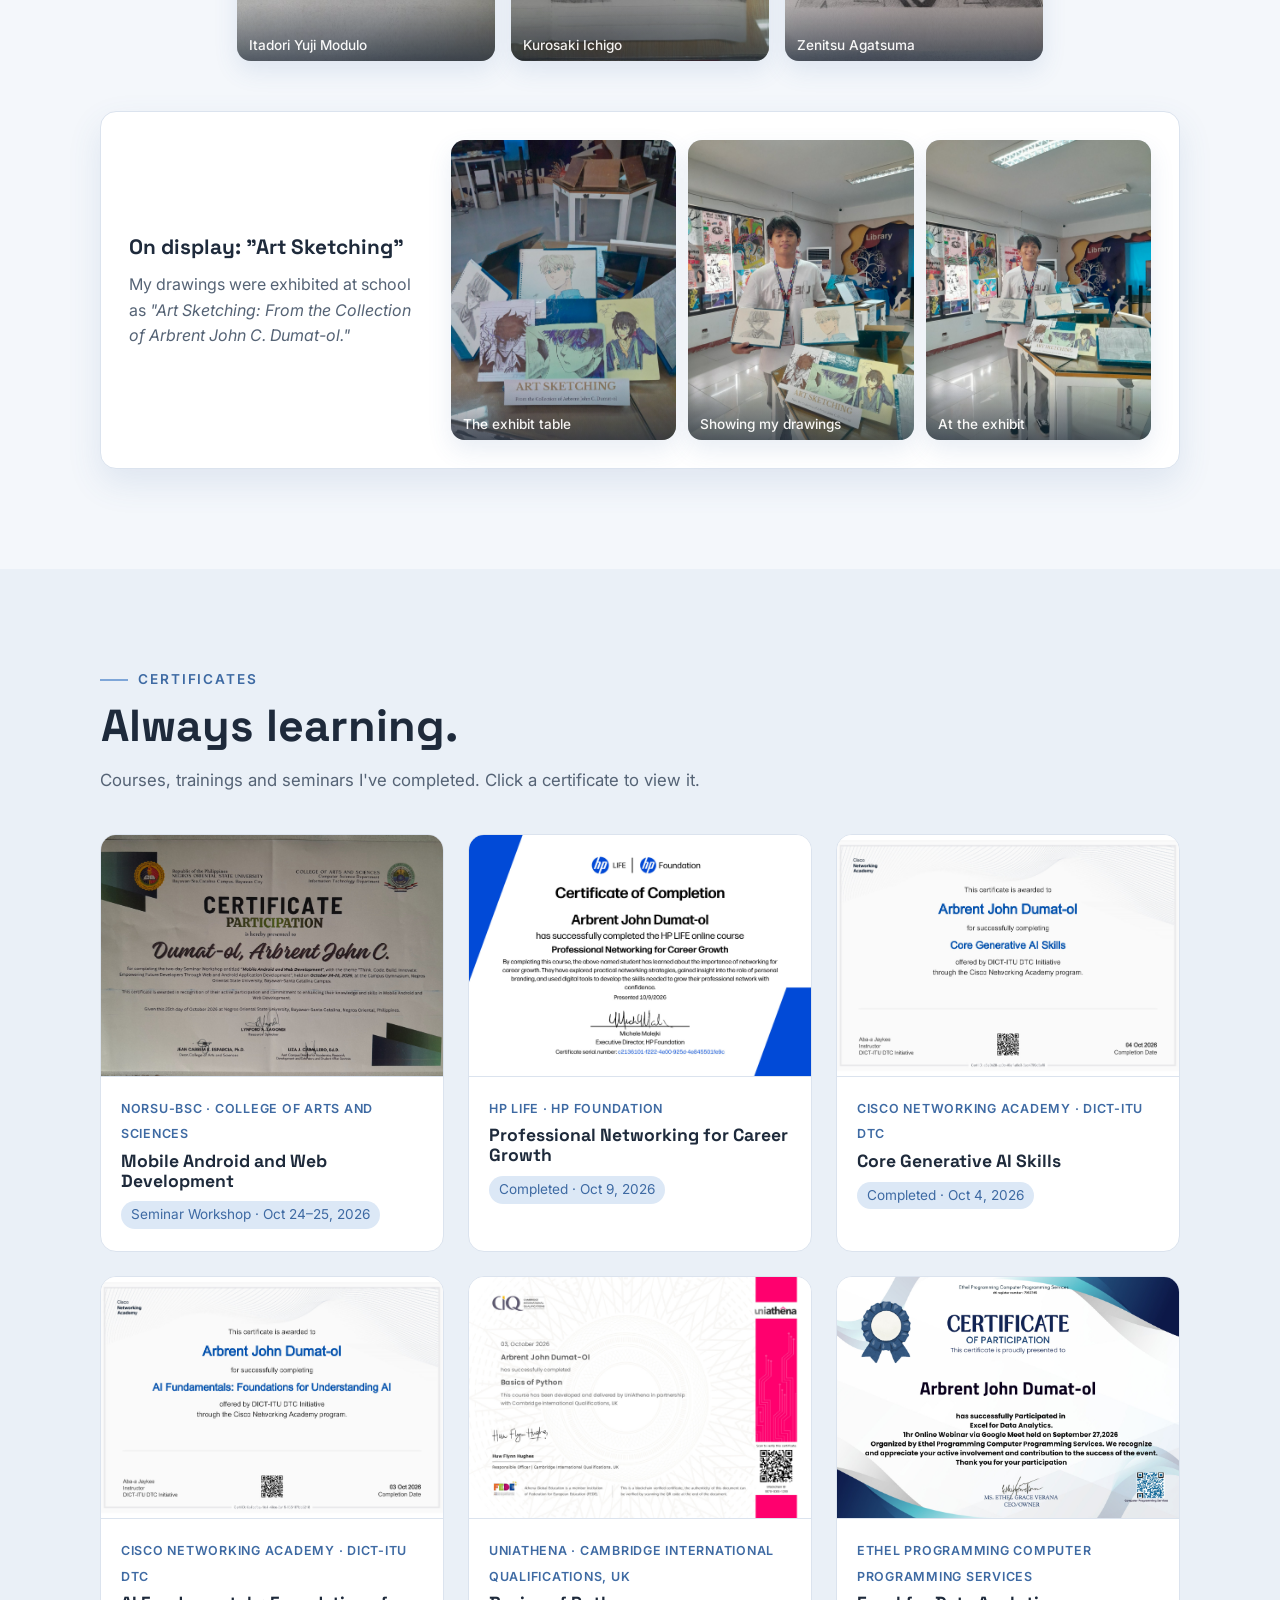
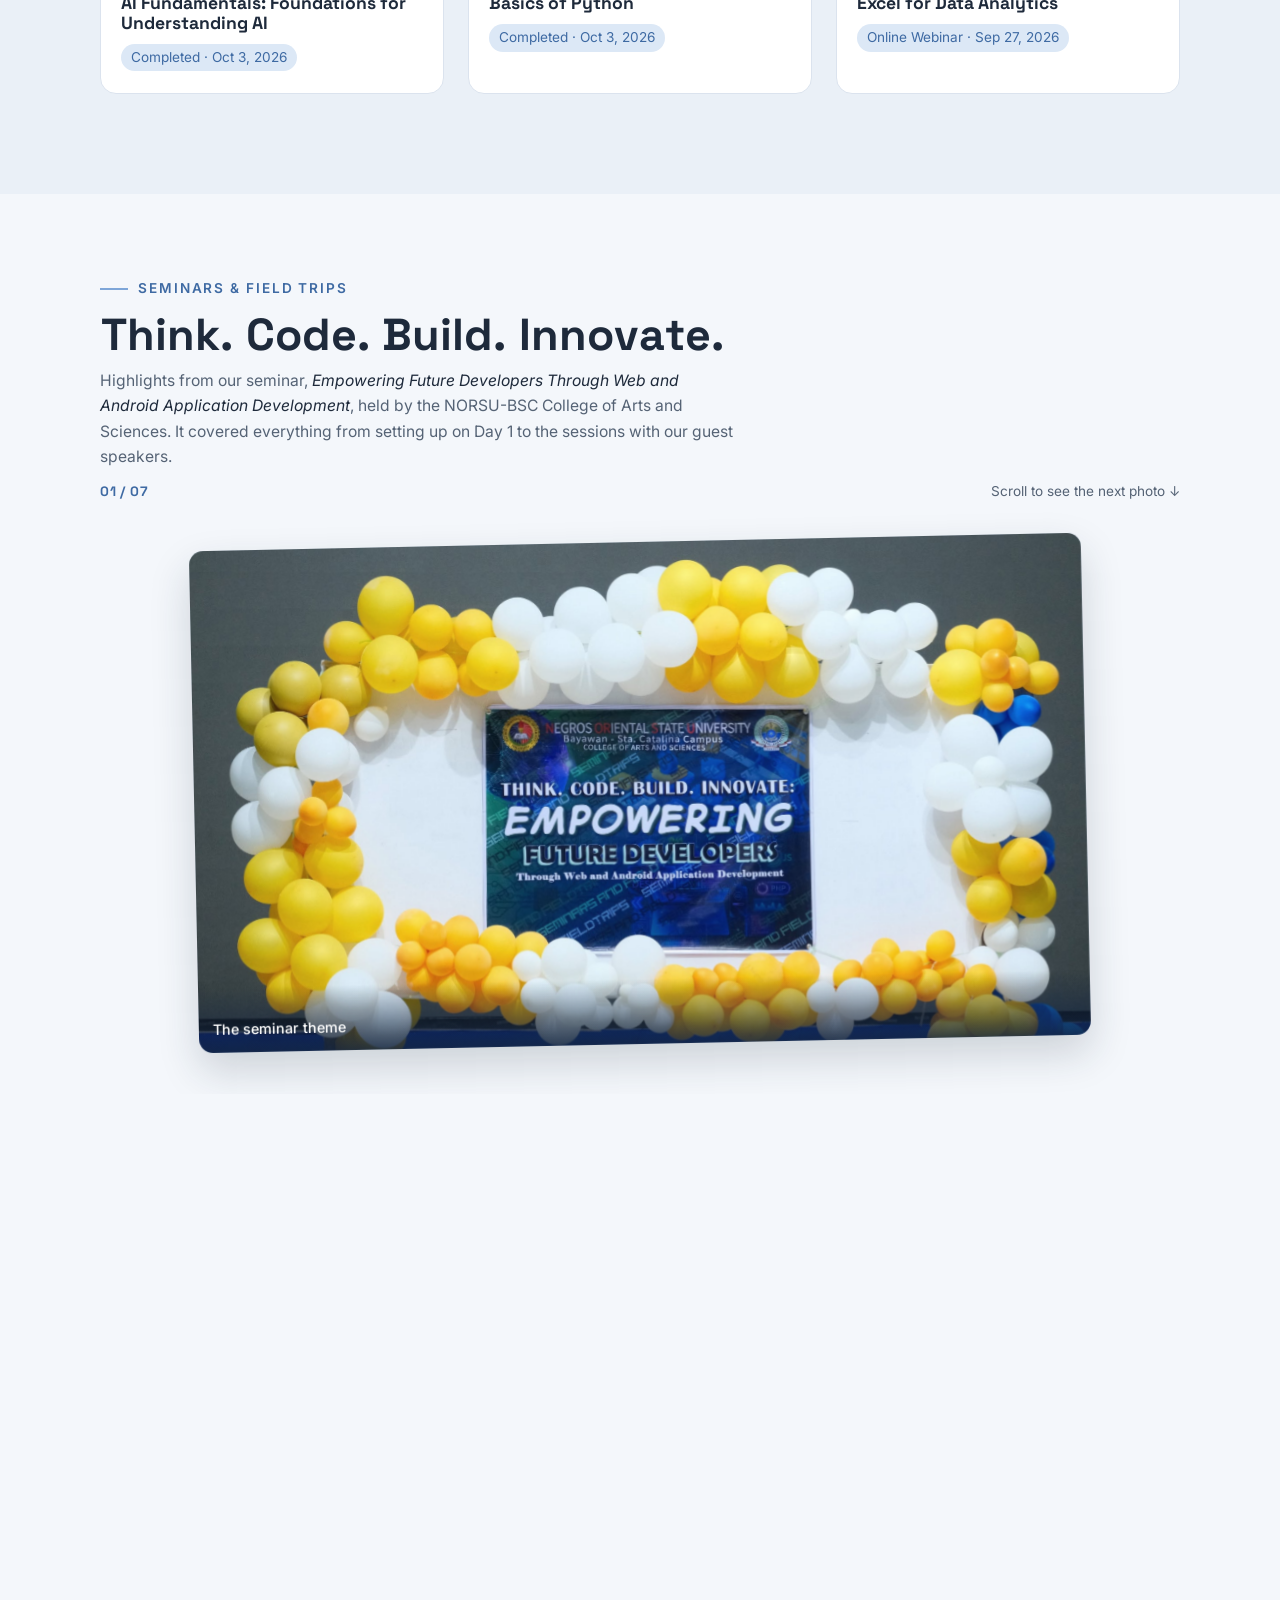
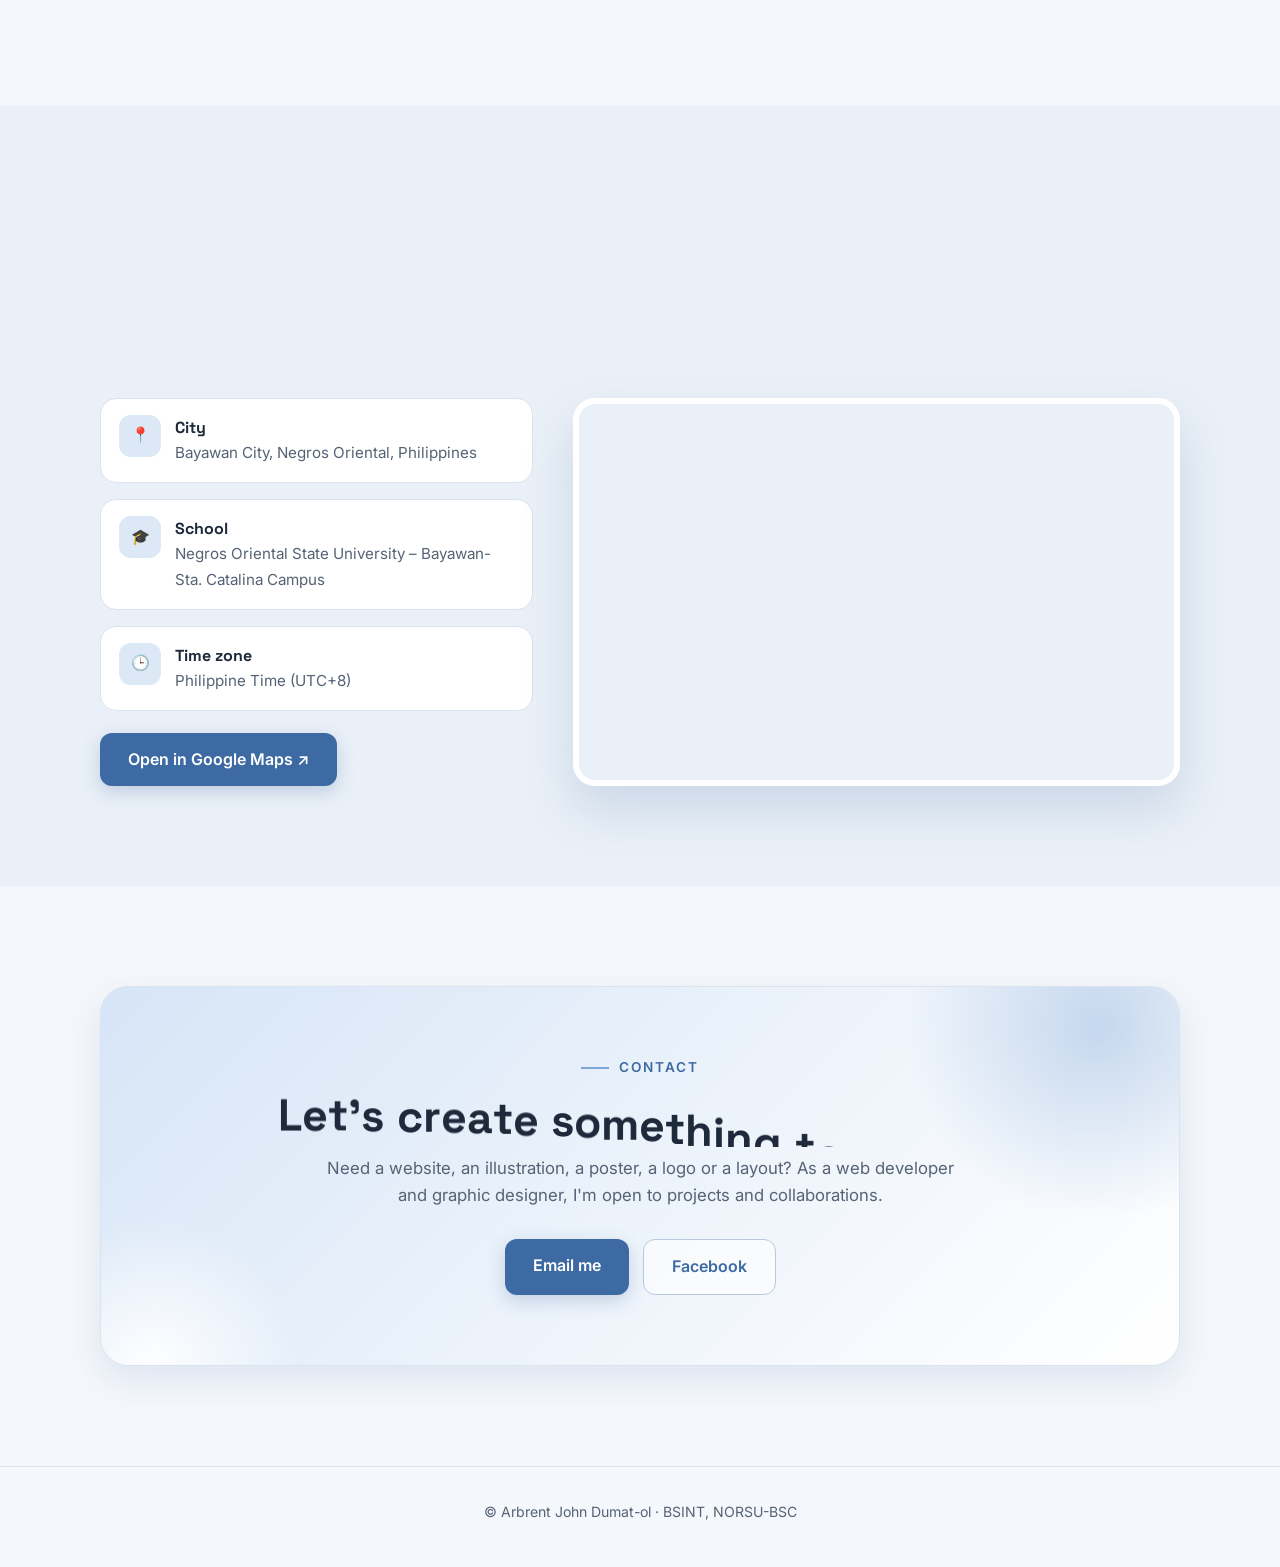
==== commit 06a82bcc: "Revert "Japanese night theme and realistic fireworks" This reverts commit c8545a5992b7a06a1e89434a7f" ====
--- a/index.html
+++ b/index.html
@@ -7,7 +7,7 @@
 <meta name="description" content="Arbrent John Dumat-ol: BS Information Technology student at NORSU-BSC, web developer, graphic designer working in Adobe Illustrator and InDesign, and anime-inspired traditional artist.">
 <link rel="preconnect" href="https://fonts.googleapis.com">
 <link rel="preconnect" href="https://fonts.gstatic.com" crossorigin>
-<link href="https://fonts.googleapis.com/css2?family=Space+Grotesk:wght@500;700&family=Inter:wght@400;500;600&family=DotGothic16&family=Zen+Maru+Gothic:wght@500;700&display=swap" rel="stylesheet">
+<link href="https://fonts.googleapis.com/css2?family=Space+Grotesk:wght@500;700&family=Inter:wght@400;500;600&display=swap" rel="stylesheet">
 <link rel="stylesheet" href="css/style.css">
 </head>
 <body class="loading">
@@ -24,7 +24,6 @@
       </div>
     </div>
     <p class="loader-tag">Web Developer · Graphic Designer · Artist</p>
-    <p class="loader-jp">ポートフォリオへようこそ</p>
     <div class="loader-bar"><i></i></div>
   </div>
 </div>
@@ -51,7 +50,6 @@
 <header class="hero" id="top">
   <canvas id="poly"></canvas>
   <div class="glow g1"></div><div class="glow g2"></div>
-  <span class="jp-vertical" aria-hidden="true">「永遠の青春」</span>
   <div class="wrap">
     <div>
       <span class="tag reveal"><span class="dot"></span>BSINT · 3rd Year · NORSU-BSC</span>
@@ -80,7 +78,7 @@
 
 <section id="about">
   <div class="wrap">
-    <p class="eyebrow reveal">About me <span class="jp">自己紹介</span></p>
+    <p class="eyebrow reveal">About me</p>
     <h2 class="reveal">A student who codes and designs.</h2>
     <div class="about-grid">
       <div class="about-photo reveal left">
@@ -106,7 +104,7 @@
 
 <section id="tools">
   <div class="wrap">
-    <p class="eyebrow reveal">Tools &amp; skills <span class="jp">道具とスキル</span></p>
+    <p class="eyebrow reveal">Tools &amp; skills</p>
     <h2 class="reveal">What I work with.</h2>
     <p class="lead reveal">The software I use to bring ideas to life.</p>
     <div class="tools">
@@ -121,7 +119,7 @@
 
 <section id="work">
   <div class="wrap">
-    <p class="eyebrow reveal">Selected work <span class="jp">作品</span></p>
+    <p class="eyebrow reveal">Selected work</p>
     <h2 class="reveal">Design projects.</h2>
     <p class="lead reveal">Highlights from my academic design work and hand-drawn art. Click an image to view it full size.</p>
 
@@ -258,7 +256,7 @@
 
 <section id="certificates">
   <div class="wrap">
-    <p class="eyebrow reveal">Certificates <span class="jp">証明書</span></p>
+    <p class="eyebrow reveal">Certificates</p>
     <h2 class="reveal">Always learning.</h2>
     <p class="lead reveal">Courses, trainings and seminars I've completed. Click a certificate to view it.</p>
     <div class="certs">
@@ -292,7 +290,7 @@
 
 <section id="seminars">
   <div class="wrap">
-    <p class="eyebrow reveal">Seminars &amp; field trips <span class="jp">セミナー</span></p>
+    <p class="eyebrow reveal">Seminars &amp; field trips</p>
     <h2 class="reveal">Think. Code. Build. Innovate.</h2>
     <p class="lead reveal">Highlights from our seminar, <em>Empowering Future Developers Through Web and Android Application Development</em>, held by the NORSU-BSC College of Arts and Sciences. It covered everything from setting up on Day 1 to the sessions with our guest speakers.</p>
     <div class="gallery">
@@ -309,7 +307,7 @@
 
 <section id="location">
   <div class="wrap">
-    <p class="eyebrow reveal">Location <span class="jp">場所</span></p>
+    <p class="eyebrow reveal">Location</p>
     <h2 class="reveal">Where you can find me.</h2>
     <p class="lead reveal">I'm based in Bayawan City, Negros Oriental, Philippines, where I study at NORSU – Bayawan-Sta. Catalina Campus.</p>
     <div class="loc-grid">
@@ -339,7 +337,7 @@
 <section id="contact">
   <div class="wrap">
     <div class="contact reveal zoom">
-      <p class="eyebrow">Contact <span class="jp">連絡</span></p>
+      <p class="eyebrow">Contact</p>
       <h2>Let's create something together.</h2>
       <p class="lead">Need a website, an illustration, a poster, a logo or a layout? As a web developer and graphic designer, I'm open to projects and collaborations.</p>
       <div class="btns">
@@ -350,7 +348,7 @@
   </div>
 </section>
 
-<footer>© Arbrent John Dumat-ol · BSINT, NORSU-BSC · <span class="jp">ありがとうございます</span></footer>
+<footer>© Arbrent John Dumat-ol · BSINT, NORSU-BSC</footer>
 
 <button class="to-top" id="toTop" aria-label="Back to top">↑</button>
 
--- a/css/style.css
+++ b/css/style.css
@@ -1,19 +1,18 @@
-/* ===== Japanese night — nostalgic lo-fi theme ===== */
+/* ===== Cloudy white & faded blue theme ===== */
 :root{
-  --bg:#080d1e;        /* deep night-sky page background */
-  --bg-2:rgba(15,23,48,.55); /* alternate section tint (stars show through) */
-  --card:#101936;      /* cards */
-  --line:#263357;      /* borders */
-  --text:#e9edfb;      /* main text (starlight) */
-  --muted:#96a3c8;     /* secondary text (readable on night blue) */
-  --blue:#8fb3e6;      /* starlit blue — decoration */
-  --blue-deep:#9fc0ef; /* light blue — accents, buttons (readable on dark) */
-  --blue-soft:#17224a; /* dark blue fills */
-  --sky:#c9dcf6;       /* gradient partner */
-  --on-blue:#0a1228;   /* text on light blue */
-  --star:#ffd9a0;      /* warm starlight accent */
+  --bg:#f4f7fb;        /* cloudy white page background */
+  --bg-2:#eaf0f7;      /* alternate section background (slightly bluer) */
+  --card:#ffffff;      /* cards */
+  --line:#dbe3ee;      /* borders */
+  --text:#1e2a3b;      /* main text (dark slate) */
+  --muted:#556375;     /* secondary text (readable on white) */
+  --blue:#7ea6d8;      /* faded blue — decoration */
+  --blue-deep:#3e6aa3; /* deeper blue — text, buttons (readable) */
+  --blue-soft:#dce8f6; /* pale blue fills */
+  --sky:#a9c8ea;       /* gradient partner */
+  --on-blue:#ffffff;   /* text on deep blue */
   --radius:16px;
-  --shadow:0 14px 34px rgba(0,0,0,.45);
+  --shadow:0 14px 34px rgba(62,106,163,.12);
 }
 *{box-sizing:border-box;margin:0;padding:0}
 html{scroll-behavior:smooth}
@@ -27,7 +26,7 @@
 
 /* ---------- Loader ---------- */
 .loader{position:fixed;inset:0;z-index:100;display:grid;place-items:center;padding:16px;overflow:hidden;
-  background:radial-gradient(circle at 20% 20%,#111b3e 0,transparent 45%),radial-gradient(circle at 85% 80%,#141f48 0,transparent 40%),var(--bg);
+  background:radial-gradient(circle at 20% 20%,#dce8f6 0,transparent 45%),radial-gradient(circle at 85% 80%,#d6e4f5 0,transparent 40%),var(--bg);
   transition:opacity .7s ease,visibility .7s,transform .7s cubic-bezier(.7,0,.3,1)}
 .loader.done{opacity:0;visibility:hidden;transform:translateY(-6%) scale(1.04)}
 .loader-inner{text-align:center;perspective:800px}
@@ -42,12 +41,10 @@
 .l-last .l-word > span{background:linear-gradient(180deg,var(--blue-deep),var(--blue));-webkit-background-clip:text;background-clip:text;color:transparent}
 /* Light shine sweeping across the name */
 .loader-logo::after{content:"";position:absolute;inset:-10% -20%;pointer-events:none;
-  background:linear-gradient(105deg,transparent 40%,rgba(255,255,255,.22) 50%,transparent 60%);
+  background:linear-gradient(105deg,transparent 40%,rgba(255,255,255,.75) 50%,transparent 60%);
   transform:translateX(-100%);animation:loaderShine 2.2s ease-in-out 1.2s infinite}
 .loader-tag{margin-top:18px;font-size:clamp(.8rem,2vw,1rem);font-weight:600;color:var(--blue-deep);text-transform:uppercase;
   opacity:0;letter-spacing:.6em;animation:tagIn 1s ease 1.2s forwards}
-.loader-jp{margin-top:12px;font-family:"DotGothic16",sans-serif;font-size:.95rem;color:var(--star);
-  opacity:0;letter-spacing:.6em;animation:tagIn 1s ease 1.5s forwards}
 .loader-bar{width:min(260px,60vw);height:3px;background:var(--line);border-radius:3px;margin:22px auto 0;overflow:hidden}
 .loader-bar i{display:block;height:100%;width:0;background:linear-gradient(90deg,var(--blue-deep),var(--sky));animation:fill 2.1s cubic-bezier(.4,0,.2,1) forwards}
 @keyframes letterIn{0%{opacity:0;transform:translateY(60%) rotateX(-90deg);filter:blur(8px)}100%{opacity:1;transform:none;filter:blur(0)}}
@@ -64,24 +61,24 @@
 /* ---------- Nav ---------- */
 nav{position:fixed;top:0;left:0;right:0;z-index:40;transition:background .3s,box-shadow .3s,transform .35s cubic-bezier(.2,.7,.2,1)}
 nav.hide{transform:translateY(-100%);box-shadow:none}
-/* Frosted glass bar tinted with the night sky */
-nav{background:linear-gradient(90deg,rgba(13,21,46,.45),rgba(8,13,30,.35) 50%,rgba(16,26,56,.42));
+/* Frosted glass bar tinted with the site's faded blue */
+nav{background:linear-gradient(90deg,rgba(220,232,246,.35),rgba(244,247,251,.25) 50%,rgba(169,200,234,.3));
   -webkit-backdrop-filter:blur(14px) saturate(160%);backdrop-filter:blur(14px) saturate(160%);
-  border-bottom:1px solid rgba(143,179,230,.14)}
-nav.scrolled{background:linear-gradient(90deg,rgba(13,21,46,.78),rgba(8,13,30,.72) 50%,rgba(16,26,56,.76));
-  border-bottom-color:rgba(143,179,230,.22);box-shadow:inset 0 1px 0 rgba(255,255,255,.06),0 10px 30px rgba(0,0,0,.45)}
+  border-bottom:1px solid rgba(255,255,255,.45)}
+nav.scrolled{background:linear-gradient(90deg,rgba(220,232,246,.62),rgba(244,247,251,.5) 50%,rgba(169,200,234,.55));
+  border-bottom-color:rgba(255,255,255,.7);box-shadow:inset 0 1px 0 rgba(255,255,255,.7),0 10px 30px rgba(62,106,163,.12)}
 nav .wrap{display:flex;align-items:center;justify-content:space-between;height:70px;transition:height .3s}
 nav.scrolled .wrap{height:62px}
 .logo{font-family:"Space Grotesk";font-weight:700;color:var(--text);text-decoration:none;font-size:1.25rem}
 .logo span{color:var(--blue)}
 /* Glass capsule around the links */
 nav ul{display:flex;gap:4px;list-style:none;padding:5px;border-radius:999px;
-  background:rgba(13,21,46,.55);border:1px solid rgba(143,179,230,.2);
-  box-shadow:inset 0 1px 0 rgba(255,255,255,.07),0 6px 18px rgba(0,0,0,.35);
+  background:rgba(255,255,255,.32);border:1px solid rgba(255,255,255,.65);
+  box-shadow:inset 0 1px 0 rgba(255,255,255,.8),0 6px 18px rgba(62,106,163,.1);
   -webkit-backdrop-filter:blur(10px);backdrop-filter:blur(10px)}
-nav ul a{display:block;color:#c0cbe8;text-decoration:none;font-size:.92rem;font-weight:500;padding:7px 15px;border-radius:999px;
+nav ul a{display:block;color:#3f5068;text-decoration:none;font-size:.92rem;font-weight:500;padding:7px 15px;border-radius:999px;
   transition:color .2s,background .25s,box-shadow .25s}
-nav ul a:hover{color:var(--sky);background:rgba(143,179,230,.14);box-shadow:inset 0 1px 0 rgba(255,255,255,.08)}
+nav ul a:hover{color:var(--blue-deep);background:rgba(255,255,255,.7);box-shadow:inset 0 1px 0 #fff,0 4px 12px rgba(62,106,163,.12)}
 nav ul a.active{color:#fff;background:linear-gradient(135deg,rgba(62,106,163,.92),rgba(126,166,216,.88));
   box-shadow:inset 0 1px 0 rgba(255,255,255,.35),0 6px 16px rgba(62,106,163,.3)}
 .menu-btn{display:none;background:none;border:0;cursor:pointer;width:32px;height:24px;position:relative}
@@ -92,29 +89,19 @@
 .menu-btn.open i:nth-child(3){top:11px;transform:rotate(-45deg)}
 
 /* ---------- Hero ---------- */
-.hero{background:transparent;color:var(--text);min-height:100vh;display:flex;align-items:center;padding:120px 0 90px;position:relative;overflow:hidden}
-/* Starfield canvas: fixed behind the whole page so the night sky runs through every section */
-.hero canvas{position:fixed;inset:0;width:100vw;height:100vh;z-index:-1;pointer-events:none}
-/* Warm moon glowing over the hero */
-.hero::before{content:"";position:absolute;top:11%;right:7%;width:90px;height:90px;border-radius:50%;z-index:1;pointer-events:none;
-  background:radial-gradient(circle at 36% 34%,#fffdf4,#ffeccb 60%,#f3d9a6);
-  box-shadow:0 0 40px 10px rgba(255,236,200,.25),0 0 130px 55px rgba(255,236,200,.07);opacity:.95}
-/* Faint vertical kanji — 「永遠の青春」 "eternal youth" */
-.jp{font-family:"DotGothic16","Zen Maru Gothic",sans-serif}
-.jp-vertical{position:absolute;right:26px;top:50%;transform:translateY(-50%);writing-mode:vertical-rl;z-index:1;
-  font-family:"DotGothic16",sans-serif;font-size:clamp(1.3rem,2.6vw,2rem);letter-spacing:.5em;
-  color:rgba(201,220,246,.15);pointer-events:none;user-select:none}
+.hero{background:linear-gradient(180deg,#e9f1fb 0%,#f4f7fb 100%);color:var(--text);min-height:100vh;display:flex;align-items:center;padding:120px 0 90px;position:relative;overflow:hidden}
+.hero canvas{position:absolute;inset:0;width:100%;height:100%;opacity:.7}
 .glow{position:absolute;width:600px;height:600px;border-radius:50%;filter:blur(20px);pointer-events:none;animation:drift 18s ease-in-out infinite}
-.glow.g1{right:-180px;top:-160px;background:radial-gradient(circle,rgba(100,140,210,.2),transparent 65%)}
-.glow.g2{left:-220px;bottom:-240px;background:radial-gradient(circle,rgba(255,222,170,.12),transparent 65%);animation-delay:-9s}
+.glow.g1{right:-180px;top:-160px;background:radial-gradient(circle,rgba(126,166,216,.45),transparent 65%)}
+.glow.g2{left:-220px;bottom:-240px;background:radial-gradient(circle,rgba(255,255,255,.95),transparent 65%);animation-delay:-9s}
 @keyframes drift{0%,100%{transform:translate(0,0)}50%{transform:translate(-40px,30px)}}
 .hero .wrap{display:grid;grid-template-columns:1.25fr 1fr;gap:60px;align-items:center;position:relative;z-index:2;width:100%}
-.tag{display:inline-flex;align-items:center;gap:8px;background:rgba(16,25,54,.75);color:var(--blue-deep);border:1px solid var(--line);
+.tag{display:inline-flex;align-items:center;gap:8px;background:rgba(255,255,255,.75);color:var(--blue-deep);border:1px solid var(--line);
   padding:7px 15px;border-radius:999px;font-size:.85rem;font-weight:600;margin-bottom:24px;box-shadow:0 4px 14px rgba(62,106,163,.08)}
 .tag .dot{width:8px;height:8px;border-radius:50%;background:var(--blue);animation:pulse 1.6s infinite}
 @keyframes pulse{0%{box-shadow:0 0 0 0 rgba(126,166,216,.7)}100%{box-shadow:0 0 0 10px rgba(126,166,216,0)}}
 .hero h1{font-size:clamp(2.5rem,6.2vw,4.5rem);margin-bottom:14px}
-.hero h1 .name{display:block;background:linear-gradient(90deg,#aecdf5,#8fb3e6,#e3eefb,#aecdf5);background-size:300% 100%;
+.hero h1 .name{display:block;background:linear-gradient(90deg,var(--blue-deep),#6f97cc,#2f4f7f,var(--blue-deep));background-size:300% 100%;
   -webkit-background-clip:text;background-clip:text;color:transparent;animation:shine 6s linear infinite}
 @keyframes shine{to{background-position:300% 0}}
 
@@ -127,8 +114,12 @@
 .float-badge.dragging{cursor:grabbing;z-index:10;box-shadow:0 20px 40px rgba(62,106,163,.3)}
 /* Contact fireworks */
 .contact{cursor:pointer}
-.fw-layer{position:fixed;inset:0;width:100vw;height:100vh;pointer-events:none;z-index:70}
-.typed{font-family:"DotGothic16","Space Grotesk",monospace;font-size:clamp(1.2rem,2.6vw,1.6rem);color:var(--text);margin-bottom:20px;min-height:2em}
+.fw-layer{position:fixed;inset:0;pointer-events:none;z-index:70;overflow:hidden}
+.fw-layer i{position:absolute;display:block;border-radius:50%;margin:-3px 0 0 -3px}
+.fw-spark{box-shadow:0 0 8px 2px currentColor}
+.fw-rocket{box-shadow:0 0 10px 3px rgba(126,166,216,.9),0 14px 16px -2px rgba(62,106,163,.6)}
+.fw-ring{border:2px solid;background:transparent!important;margin:-5px 0 0 -5px!important}
+.typed{font-family:"Space Grotesk";font-size:clamp(1.2rem,2.6vw,1.6rem);color:var(--text);margin-bottom:20px;min-height:2em}
 .typed b{color:var(--blue-deep);font-weight:700}
 .typed .caret{display:inline-block;width:2px;height:1.1em;background:var(--blue);margin-left:3px;vertical-align:-3px;animation:blink 1s steps(1) infinite}
 @keyframes blink{50%{opacity:0}}
@@ -136,10 +127,10 @@
 .btns{display:flex;gap:14px;flex-wrap:wrap}
 .btn{position:relative;overflow:hidden;display:inline-block;padding:14px 28px;border-radius:12px;font-weight:600;text-decoration:none;
   transition:transform .2s,box-shadow .2s,border-color .2s,color .2s,background .2s;cursor:pointer;border:0;font:inherit;font-weight:600}
-.btn-main{background:var(--blue-deep);color:var(--on-blue);box-shadow:0 6px 18px rgba(0,0,0,.35)}
-.btn-main:hover{transform:translateY(-3px);box-shadow:0 12px 26px rgba(0,0,0,.45);background:#bdd6f6}
-.btn-ghost{border:1.5px solid #3a4a77;color:var(--blue-deep);background:rgba(16,25,54,.6)}
-.btn-ghost:hover{border-color:var(--blue-deep);background:#1a2750;transform:translateY(-3px)}
+.btn-main{background:var(--blue-deep);color:var(--on-blue);box-shadow:0 6px 18px rgba(62,106,163,.25)}
+.btn-main:hover{transform:translateY(-3px);box-shadow:0 12px 26px rgba(62,106,163,.35);background:#35609a}
+.btn-ghost{border:1.5px solid #b9c8dc;color:var(--blue-deep);background:rgba(255,255,255,.6)}
+.btn-ghost:hover{border-color:var(--blue-deep);background:#fff;transform:translateY(-3px)}
 .ripple{position:absolute;border-radius:50%;transform:scale(0);background:rgba(255,255,255,.6);animation:ripple .6s ease-out;pointer-events:none}
 .btn-ghost .ripple{background:rgba(126,166,216,.35)}
 @keyframes ripple{to{transform:scale(4);opacity:0}}
@@ -147,10 +138,10 @@
 .photo-wrap{position:relative;max-width:400px;justify-self:center;width:100%}
 .photo-ring{position:absolute;inset:-18px;border-radius:32px;border:2px dashed rgba(126,166,216,.7);animation:spin 30s linear infinite}
 @keyframes spin{to{transform:rotate(360deg)}}
-.photo{position:relative;aspect-ratio:4/5;border-radius:26px;overflow:hidden;box-shadow:0 30px 60px rgba(0,0,0,.5);border:6px solid #1a2448;
+.photo{position:relative;aspect-ratio:4/5;border-radius:26px;overflow:hidden;box-shadow:0 30px 60px rgba(62,106,163,.25);border:6px solid #fff;
   transition:transform .15s ease-out;transform-style:preserve-3d}
 .photo img{width:100%;height:100%;object-fit:cover;object-position:center 30%}
-.photo::after{content:"";position:absolute;inset:0;background:linear-gradient(180deg,transparent 65%,rgba(8,13,30,.45))}
+.photo::after{content:"";position:absolute;inset:0;background:linear-gradient(180deg,transparent 65%,rgba(62,106,163,.25))}
 
 /* Two photos stacked like pasted prints; click to shuffle */
 .photo-stack{position:relative;aspect-ratio:4/5;cursor:pointer;transition:transform .15s ease-out;transform-style:preserve-3d;outline:none}
@@ -167,24 +158,23 @@
   100%{z-index:1;transform:translate(22px,10px) rotate(7deg) scale(.95)}
 }
 .swap-hint{position:absolute;left:50%;bottom:-46px;transform:translateX(-50%);white-space:nowrap;font-size:.8rem;font-weight:600;color:var(--blue-deep);
-  background:var(--card);border:1px solid var(--line);padding:6px 12px;border-radius:999px;box-shadow:0 8px 20px rgba(0,0,0,.35);z-index:3;pointer-events:none}
-.float-badge{position:absolute;background:var(--card);color:var(--text);border:1px solid var(--line);padding:10px 14px;border-radius:12px;font-weight:600;font-size:.85rem;
-  box-shadow:0 12px 28px rgba(0,0,0,.4);display:flex;align-items:center;gap:8px;animation:float 4s ease-in-out infinite;z-index:3}
+  background:#fff;border:1px solid var(--line);padding:6px 12px;border-radius:999px;box-shadow:0 8px 20px rgba(62,106,163,.12);z-index:3;pointer-events:none}
+.float-badge{position:absolute;background:#fff;color:var(--text);border:1px solid var(--line);padding:10px 14px;border-radius:12px;font-weight:600;font-size:.85rem;
+  box-shadow:0 12px 28px rgba(62,106,163,.18);display:flex;align-items:center;gap:8px;animation:float 4s ease-in-out infinite;z-index:3}
 .float-badge .sw{width:26px;height:26px;border-radius:7px;display:grid;place-items:center;font-family:"Space Grotesk";font-weight:700;font-size:.8rem}
 .fb1{left:-34px;top:16%}.fb2{right:-28px;bottom:14%;animation-delay:-2s}.fb3{right:-30px;top:6%;animation-delay:-1s}
 @keyframes float{0%,100%{transform:translateY(0)}50%{transform:translateY(-12px)}}
 
 .scroll-hint{position:absolute;left:50%;bottom:26px;transform:translateX(-50%);z-index:2;color:var(--muted);font-size:.78rem;
   text-align:center;letter-spacing:.15em;text-transform:uppercase;text-decoration:none}
-.mouse{width:24px;height:38px;border:2px solid #4d5c86;border-radius:14px;margin:0 auto 8px;position:relative}
+.mouse{width:24px;height:38px;border:2px solid #9fb0c6;border-radius:14px;margin:0 auto 8px;position:relative}
 .mouse::after{content:"";position:absolute;left:50%;top:7px;width:4px;height:8px;margin-left:-2px;border-radius:2px;background:var(--blue);animation:wheel 1.6s infinite}
 @keyframes wheel{0%{opacity:1;transform:translateY(0)}100%{opacity:0;transform:translateY(12px)}}
 
 /* ---------- Sections ---------- */
 section{padding:100px 0;position:relative}
-.eyebrow{font-family:"DotGothic16",sans-serif;color:var(--blue-deep);font-weight:400;font-size:.85rem;letter-spacing:.14em;text-transform:uppercase;margin-bottom:10px;display:flex;align-items:center;gap:10px}
-.eyebrow::before{content:"";width:28px;height:2px;background:var(--star)}
-.eyebrow .jp{color:var(--star);opacity:.9;letter-spacing:.2em}
+.eyebrow{color:var(--blue-deep);font-weight:600;font-size:.85rem;letter-spacing:.14em;text-transform:uppercase;margin-bottom:10px;display:flex;align-items:center;gap:10px}
+.eyebrow::before{content:"";width:28px;height:2px;background:var(--blue)}
 h2{font-size:clamp(1.9rem,4vw,2.8rem);margin-bottom:16px}
 .lead{color:var(--muted);max-width:640px;font-size:1.05rem}
 
@@ -202,7 +192,7 @@
 /* About: photo on the left, text + facts on the right */
 .about-photo{perspective:1000px;width:100%;max-width:400px;justify-self:center;position:relative}
 .about-photo::before{content:"";position:absolute;inset:18px -18px -18px 18px;border-radius:26px;border:2px dashed rgba(126,166,216,.7);z-index:-1}
-.about-photo .tilt{cursor:zoom-in;border:6px solid #1a2448;background:#1a2448}
+.about-photo .tilt{cursor:zoom-in;border:6px solid #fff;background:#fff}
 .about-photo img{display:block;aspect-ratio:4/5;object-fit:cover;object-position:center 30%;border-radius:16px}
 .about-text .facts{grid-template-columns:repeat(3,1fr);gap:14px;margin-top:22px}
 .about-text .facts .fact,.about-text .facts .fact:last-child:nth-child(odd){padding:18px;grid-column:auto}
@@ -236,11 +226,11 @@
 .project{display:grid;grid-template-columns:1fr 1fr;gap:60px;align-items:center;margin-top:60px}
 .project.flip .p-media{order:2}
 .p-media{perspective:1000px}
-.tilt{border-radius:22px;overflow:hidden;box-shadow:0 24px 50px rgba(0,0,0,.45);transition:transform .2s ease-out,box-shadow .3s;
-  transform-style:preserve-3d;cursor:zoom-in;position:relative;background:var(--card)}
-.tilt:hover{box-shadow:0 28px 56px rgba(0,0,0,.55)}
+.tilt{border-radius:22px;overflow:hidden;box-shadow:0 24px 50px rgba(62,106,163,.18);transition:transform .2s ease-out,box-shadow .3s;
+  transform-style:preserve-3d;cursor:zoom-in;position:relative;background:#fff}
+.tilt:hover{box-shadow:0 28px 56px rgba(62,106,163,.26)}
 .tilt img{width:100%;height:auto}
-.tilt .shine{position:absolute;inset:0;pointer-events:none;background:radial-gradient(circle at var(--mx,50%) var(--my,50%),rgba(255,255,255,.18),transparent 45%);opacity:0;transition:opacity .3s}
+.tilt .shine{position:absolute;inset:0;pointer-events:none;background:radial-gradient(circle at var(--mx,50%) var(--my,50%),rgba(255,255,255,.4),transparent 45%);opacity:0;transition:opacity .3s}
 .tilt:hover .shine{opacity:1}
 .tilt.falcon{background:#fff;padding:24px}
 .tilt.cover{max-width:420px;margin:0 auto;background:#000;cursor:zoom-in}
@@ -252,11 +242,11 @@
 .tilt.cover img.turn-prev{opacity:0;transform:translateX(24px) rotateY(-12deg)}
 .mag-stage{position:relative}
 .mag-ctrl{display:flex;align-items:center;justify-content:center;margin:10px 0 6px}
-.mag-btn{position:absolute;top:50%;z-index:2;width:44px;height:44px;border-radius:50%;border:1px solid var(--line);background:rgba(16,25,54,.92);color:var(--blue-deep);font-size:1.5rem;line-height:1;
-  cursor:pointer;box-shadow:0 8px 20px rgba(0,0,0,.4);transform:translateY(-50%);transition:background .2s,color .2s,transform .2s}
+.mag-btn{position:absolute;top:50%;z-index:2;width:44px;height:44px;border-radius:50%;border:1px solid var(--line);background:rgba(255,255,255,.92);color:var(--blue-deep);font-size:1.5rem;line-height:1;
+  cursor:pointer;box-shadow:0 8px 20px rgba(62,106,163,.22);transform:translateY(-50%);transition:background .2s,color .2s,transform .2s}
 .mag-btn.prev{left:-22px}
 .mag-btn.next{right:-22px}
-.mag-btn:hover{background:var(--blue-deep);color:var(--on-blue);transform:translateY(-50%) scale(1.1)}
+.mag-btn:hover{background:var(--blue-deep);color:#fff;transform:translateY(-50%) scale(1.1)}
 .mag-count{font-size:.9rem;color:var(--muted);text-align:center}
 .mag-count b{color:var(--blue-deep)}
 .mag-thumbs{display:flex;gap:8px;overflow-x:auto;padding:4px 2px 8px;scroll-behavior:smooth;scrollbar-width:thin}
@@ -267,10 +257,10 @@
 .mag-tip{font-size:.9rem;color:var(--muted)}
 .p-num{font-family:"Space Grotesk";font-size:4.5rem;font-weight:700;line-height:1;color:transparent;-webkit-text-stroke:1.5px var(--sky)}
 .p-kind{display:inline-flex;align-items:center;gap:8px;font-size:.82rem;font-weight:600;padding:6px 12px;border-radius:999px;margin:10px 0 14px}
-.p-kind.k-ai{background:#2a1a08;color:#ffb86b}
-.p-kind.k-id{background:#2a0d1a;color:#ff7fa8}
-.p-kind.k-an{background:#1c1340;color:#b79cff}
-.p-kind.k-art{background:#18223c;color:#aebcd8}
+.p-kind.k-ai{background:#fff1e0;color:#a85700}
+.p-kind.k-id{background:#ffe6ee;color:#b8164f}
+.p-kind.k-an{background:#efe8ff;color:#5b2bd1}
+.p-kind.k-art{background:#eceff3;color:#3b4656}
 
 /* Traditional art (Project 04) */
 .art-project{margin-top:90px}
@@ -306,7 +296,7 @@
 .chips span:hover{border-color:var(--blue);color:var(--blue-deep);background:var(--blue-soft)}
 
 /* Game (Adobe Animate) */
-.game-box{background:var(--card);border:1px solid var(--line);border-radius:22px;padding:14px;box-shadow:0 24px 50px rgba(0,0,0,.45);max-width:460px;margin:0 auto}
+.game-box{background:#fff;border:1px solid var(--line);border-radius:22px;padding:14px;box-shadow:0 24px 50px rgba(62,106,163,.16);max-width:460px;margin:0 auto}
 .game-tabs{display:flex;gap:6px;background:var(--bg-2);padding:5px;border-radius:12px;margin-bottom:12px}
 .game-tab{flex:1;border:0;background:transparent;color:var(--muted);font:inherit;font-weight:600;font-size:.9rem;padding:10px;border-radius:9px;cursor:pointer;transition:.25s}
 .game-tab:hover{color:var(--blue-deep)}
@@ -317,7 +307,7 @@
 .game-frame{position:relative;aspect-ratio:3/4;border-radius:14px;overflow:hidden;background:radial-gradient(circle at 50% 35%,#2a4a7a,#0b1430 72%)}
 .game-frame iframe{position:absolute;inset:0;width:100%;height:100%;border:0}
 .game-start{position:absolute;inset:0;border:0;background:transparent;color:#fff;cursor:pointer;display:flex;flex-direction:column;align-items:center;justify-content:center;gap:12px;font:inherit}
-.game-start-icon{width:84px;height:84px;border-radius:50%;background:#fff;color:#1e2a4b;display:grid;place-items:center;font-size:2rem;padding-left:6px;
+.game-start-icon{width:84px;height:84px;border-radius:50%;background:#fff;color:var(--blue-deep);display:grid;place-items:center;font-size:2rem;padding-left:6px;
   animation:pulse 1.8s infinite;transition:transform .25s}
 .game-start:hover .game-start-icon{transform:scale(1.1)}
 .game-start strong{font-family:"Space Grotesk";font-size:1.8rem;letter-spacing:.08em;color:#fff}
@@ -326,7 +316,7 @@
 .game-keys{font-size:.78rem;color:var(--muted)}
 .game-full{flex:0 0 auto;border:1px solid var(--line);background:var(--bg-2);color:var(--blue-deep);font:inherit;font-weight:600;font-size:.82rem;
   padding:7px 12px;border-radius:9px;cursor:pointer;transition:.2s}
-.game-full:hover{background:var(--blue-deep);color:var(--on-blue)}
+.game-full:hover{background:var(--blue-deep);color:#fff}
 .game-frame:fullscreen{border-radius:0;aspect-ratio:auto;background:#060a1c}
 .game-frame:-webkit-full-screen{border-radius:0;background:#060a1c}
 .game-open{display:block;text-align:center;color:var(--muted);font-size:.85rem;margin-top:10px;text-decoration:none}
@@ -351,7 +341,7 @@
 .cert-date{display:inline-block;font-size:.85rem;color:var(--blue-deep);background:var(--blue-soft);padding:3px 10px;border-radius:999px}
 
 /* Seminars */
-#seminars{background:transparent;overflow:hidden}
+#seminars{background:var(--bg);overflow:hidden}
 #seminars .lead em{color:var(--text)}
 .gallery{display:grid;grid-template-columns:repeat(4,1fr);grid-auto-rows:210px;gap:14px;margin-top:44px}
 .gallery figure{position:relative;border-radius:14px;overflow:hidden;cursor:zoom-in;background:var(--blue-soft);box-shadow:0 8px 20px rgba(62,106,163,.1);transition:box-shadow .3s}
@@ -372,7 +362,7 @@
 .sj h2{margin-bottom:8px}
 .sj .lead{font-size:.98rem}
 .sj-counter{display:flex;justify-content:space-between;align-items:center;gap:12px;margin-top:12px;font-size:.85rem;color:var(--muted);flex:0 0 auto}
-.sj-num{font-family:"DotGothic16","Space Grotesk",monospace;font-weight:400;color:var(--blue-deep);letter-spacing:.06em}
+.sj-num{font-family:"Space Grotesk";font-weight:700;color:var(--blue-deep);letter-spacing:.06em}
 .sj .gallery{display:block;position:relative;flex:1 1 auto;min-height:0;margin-top:12px}
 .sj .gallery figure{position:absolute;margin:0;transform-origin:50% 50%;will-change:transform,opacity;box-shadow:0 18px 40px rgba(30,42,59,.18)}
 .sj .gallery img{transform-origin:50% 50%;will-change:transform;transition:none}
@@ -390,7 +380,7 @@
 .lb-inner p{color:#e7eef8;margin-top:14px}
 .lb-btn{position:absolute;top:50%;transform:translateY(-50%);background:rgba(255,255,255,.15);border:0;color:#fff;width:50px;height:50px;border-radius:50%;
   font-size:1.5rem;cursor:pointer;transition:background .2s,color .2s}
-.lb-btn:hover{background:#fff;color:#1e2a4b}
+.lb-btn:hover{background:#fff;color:var(--blue-deep)}
 .lb-prev{left:20px}.lb-next{right:20px}
 .lb-close{position:absolute;top:20px;right:20px;background:none;border:0;color:#fff;font-size:2rem;cursor:pointer}
 
@@ -405,14 +395,14 @@
 .loc-item strong{display:block;font-family:"Space Grotesk";color:var(--text)}
 .loc-item span{color:var(--muted);font-size:.95rem}
 .loc-info .btn{margin-top:6px}
-.loc-map{border-radius:22px;overflow:hidden;border:6px solid #1a2448;box-shadow:0 24px 50px rgba(0,0,0,.45);min-height:380px;position:relative}
+.loc-map{border-radius:22px;overflow:hidden;border:6px solid #fff;box-shadow:0 24px 50px rgba(62,106,163,.18);min-height:380px;position:relative}
 .loc-map iframe{position:absolute;inset:0;width:100%;height:100%;border:0;filter:saturate(.85)}
 
-/* Contact — midnight card with a warm glow */
-.contact{background:linear-gradient(135deg,#131d42 0%,#0e1734 55%,#111a3c 100%);border:1px solid var(--line);color:var(--text);
+/* Contact — soft sky card */
+.contact{background:linear-gradient(135deg,#d6e5f7 0%,#eef4fb 55%,#ffffff 100%);border:1px solid var(--line);color:var(--text);
   border-radius:28px;padding:70px 40px;text-align:center;position:relative;overflow:hidden;box-shadow:var(--shadow)}
-.contact::before{content:"";position:absolute;width:420px;height:420px;border-radius:50%;right:-130px;top:-170px;background:radial-gradient(circle,rgba(126,166,216,.18),transparent 65%)}
-.contact::after{content:"";position:absolute;width:320px;height:320px;border-radius:50%;left:-110px;bottom:-160px;background:radial-gradient(circle,rgba(255,217,160,.12),transparent 65%)}
+.contact::before{content:"";position:absolute;width:420px;height:420px;border-radius:50%;right:-130px;top:-170px;background:radial-gradient(circle,rgba(126,166,216,.4),transparent 65%)}
+.contact::after{content:"";position:absolute;width:320px;height:320px;border-radius:50%;left:-110px;bottom:-160px;background:radial-gradient(circle,rgba(255,255,255,.95),transparent 65%)}
 .contact > *{position:relative;z-index:1}
 .contact .eyebrow{justify-content:center}
 .contact .lead{margin:0 auto 30px}
@@ -424,6 +414,10 @@
   font-size:1.3rem;cursor:pointer;box-shadow:0 10px 24px rgba(62,106,163,.35);opacity:0;transform:translateY(20px);transition:.3s;z-index:30}
 .to-top.show{opacity:1;transform:none}
 .to-top:hover{transform:translateY(-4px)}
+
+/* Click burst */
+.burst{position:fixed;pointer-events:none;z-index:90;width:8px;height:8px;border-radius:2px;animation:burst .7s ease-out forwards}
+@keyframes burst{to{transform:translate(var(--dx),var(--dy)) rotate(var(--r)) scale(.2);opacity:0}}
 
 /* Responsive */
 @media (max-width:900px){
@@ -447,13 +441,11 @@
   .fb1{left:-10px}.fb2{right:-10px}.fb3{right:-10px}
   .gallery{grid-template-columns:repeat(2,1fr);grid-auto-rows:150px}
   nav ul{position:fixed;top:62px;left:12px;right:12px;flex-direction:column;padding:12px;gap:6px;border-radius:20px;
-    background:linear-gradient(160deg,rgba(13,20,44,.97),rgba(16,26,56,.95));
-    transform:translateY(-130%);transition:transform .35s;box-shadow:0 18px 40px rgba(0,0,0,.5)}
+    background:linear-gradient(160deg,rgba(244,247,251,.94),rgba(220,232,246,.92));
+    transform:translateY(-130%);transition:transform .35s;box-shadow:0 18px 40px rgba(62,106,163,.2)}
   nav ul.open{transform:none}
   nav ul a{padding:11px 16px;font-size:1rem}
-  nav{background:linear-gradient(90deg,rgba(13,21,46,.85),rgba(8,13,30,.8),rgba(16,26,56,.82))}
-  .jp-vertical{display:none}
-  .hero::before{width:64px;height:64px;top:9%;right:8%}
+  nav{background:linear-gradient(90deg,rgba(220,232,246,.75),rgba(244,247,251,.7),rgba(169,200,234,.7))}
   .menu-btn{display:block}
   section{padding:70px 0}
   .contact{padding:50px 20px}
@@ -466,6 +458,6 @@
 @media (prefers-reduced-motion:reduce){
   *,*::before,*::after{animation:none!important;transition:none!important}
   .reveal{opacity:1;transform:none}
-  .l-word > span,.loader-tag,.loader-jp{opacity:1}
+  .l-word > span,.loader-tag{opacity:1}
   .loader-bar i{width:100%}
 }
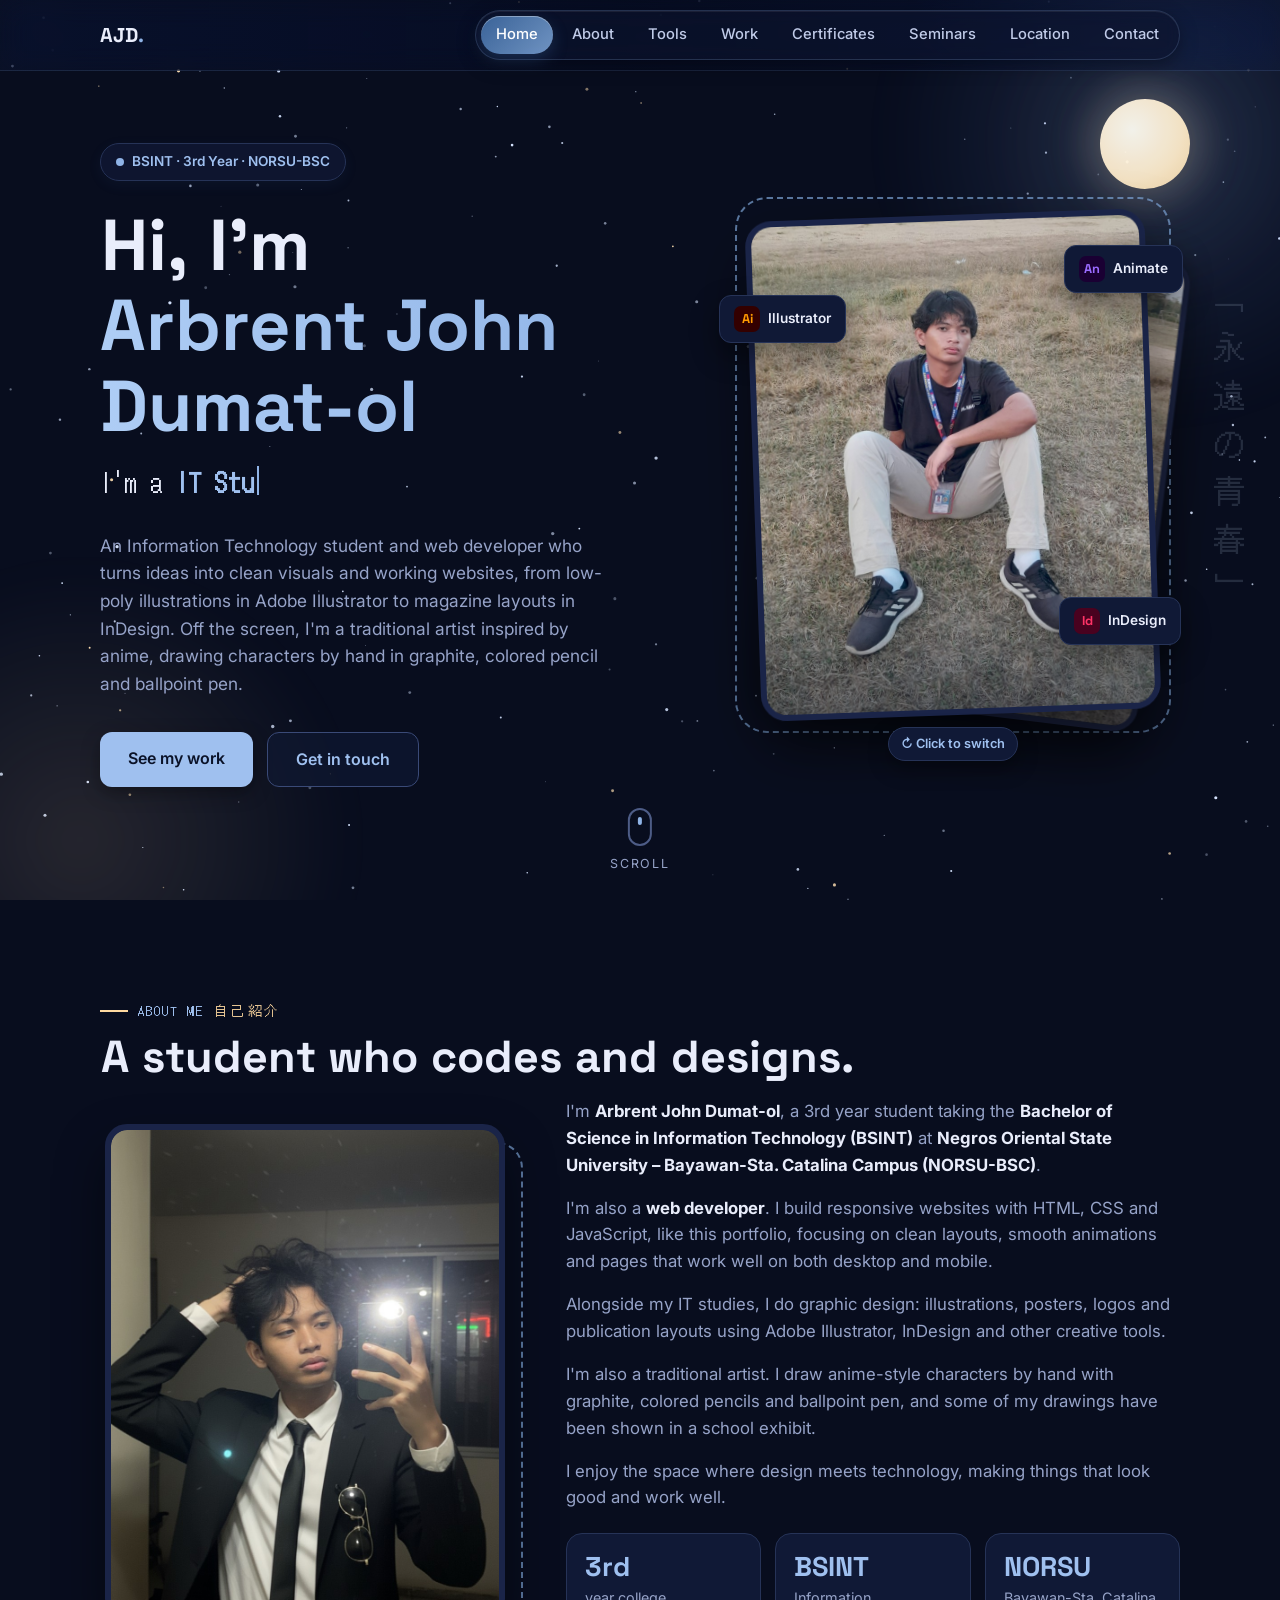
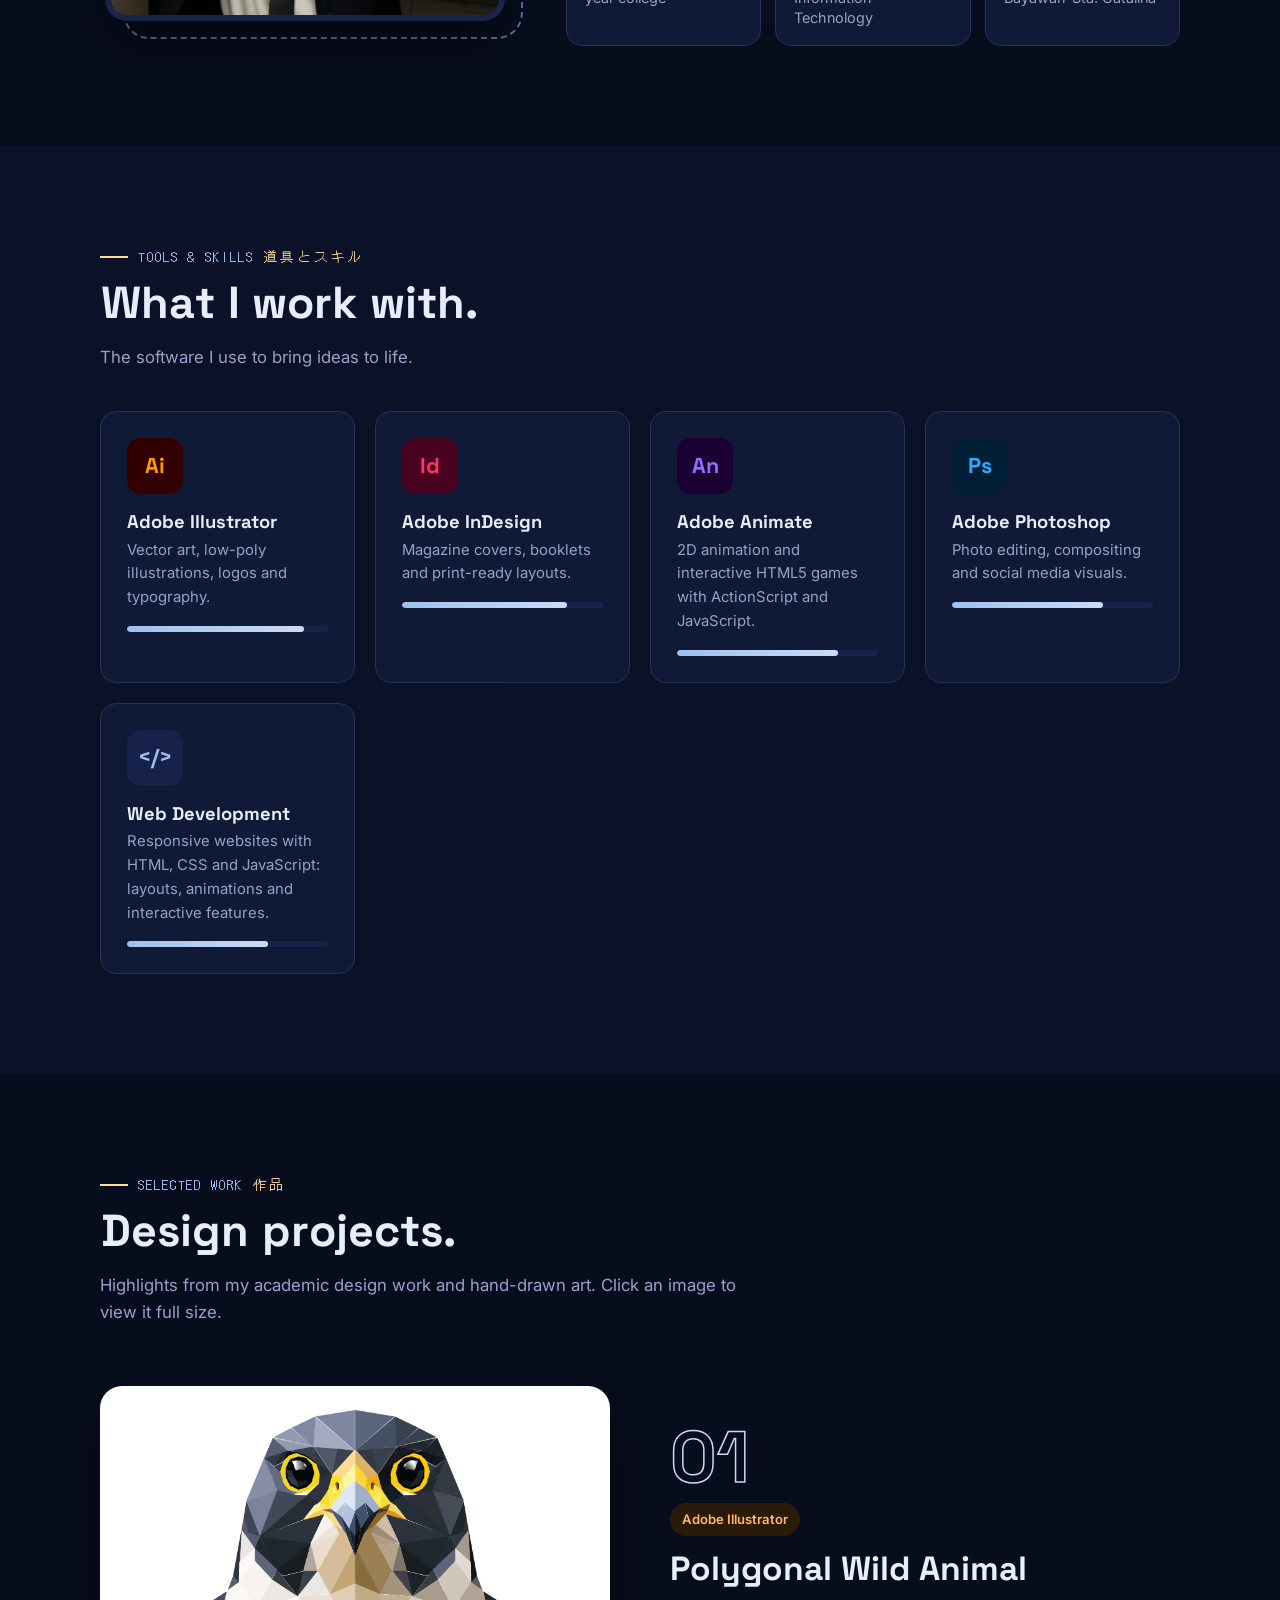
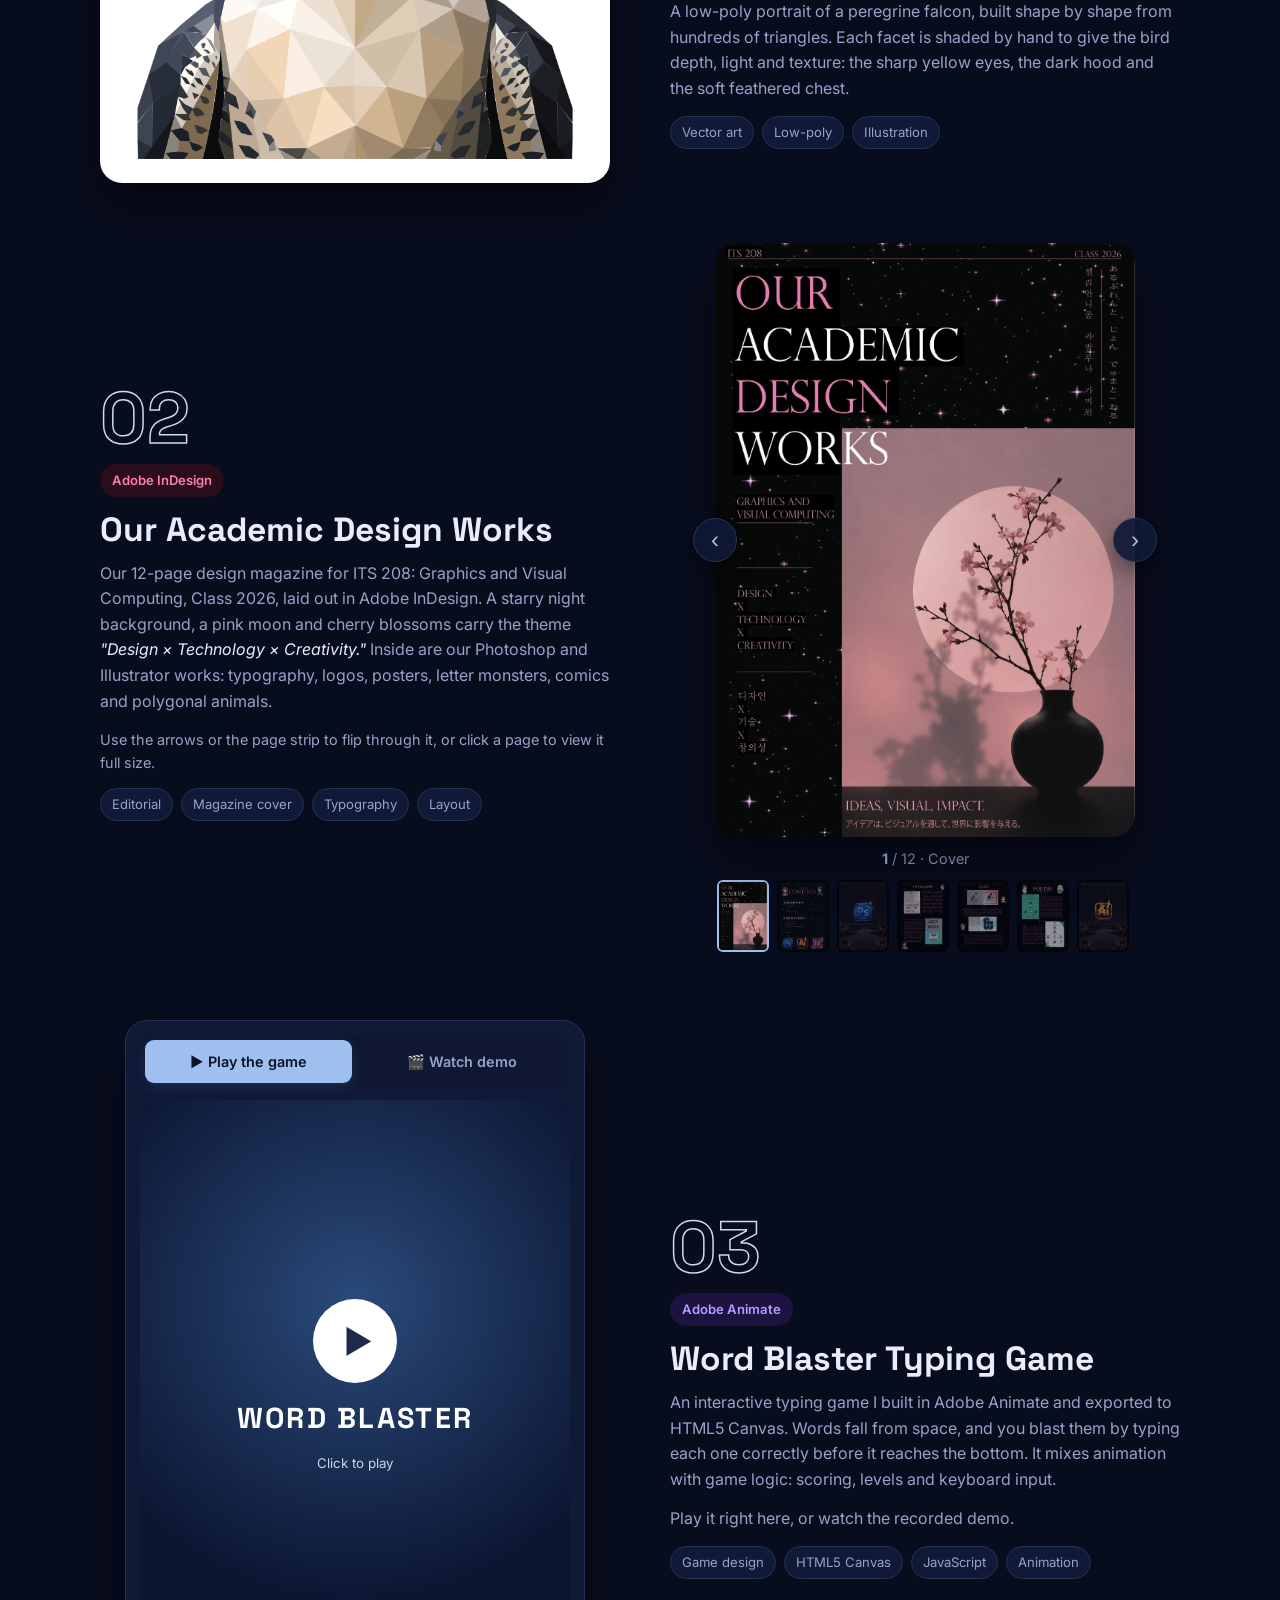
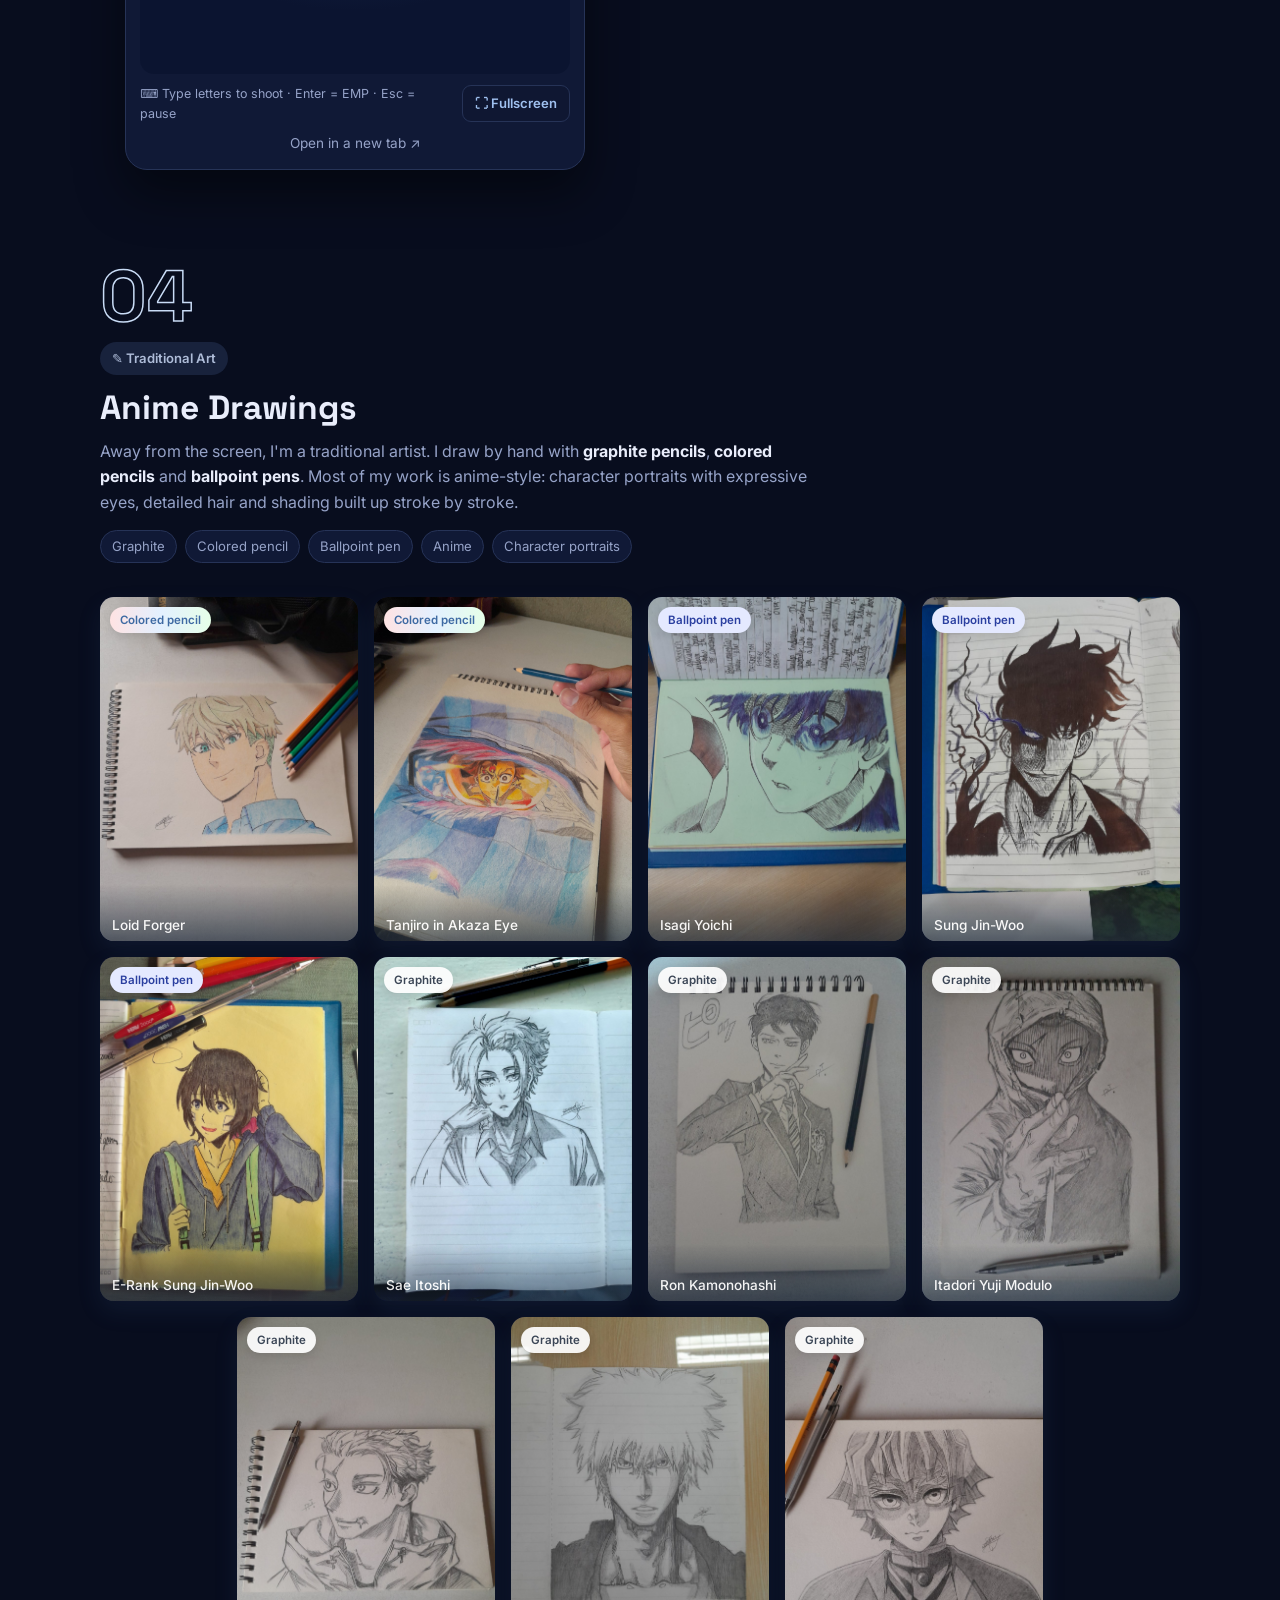
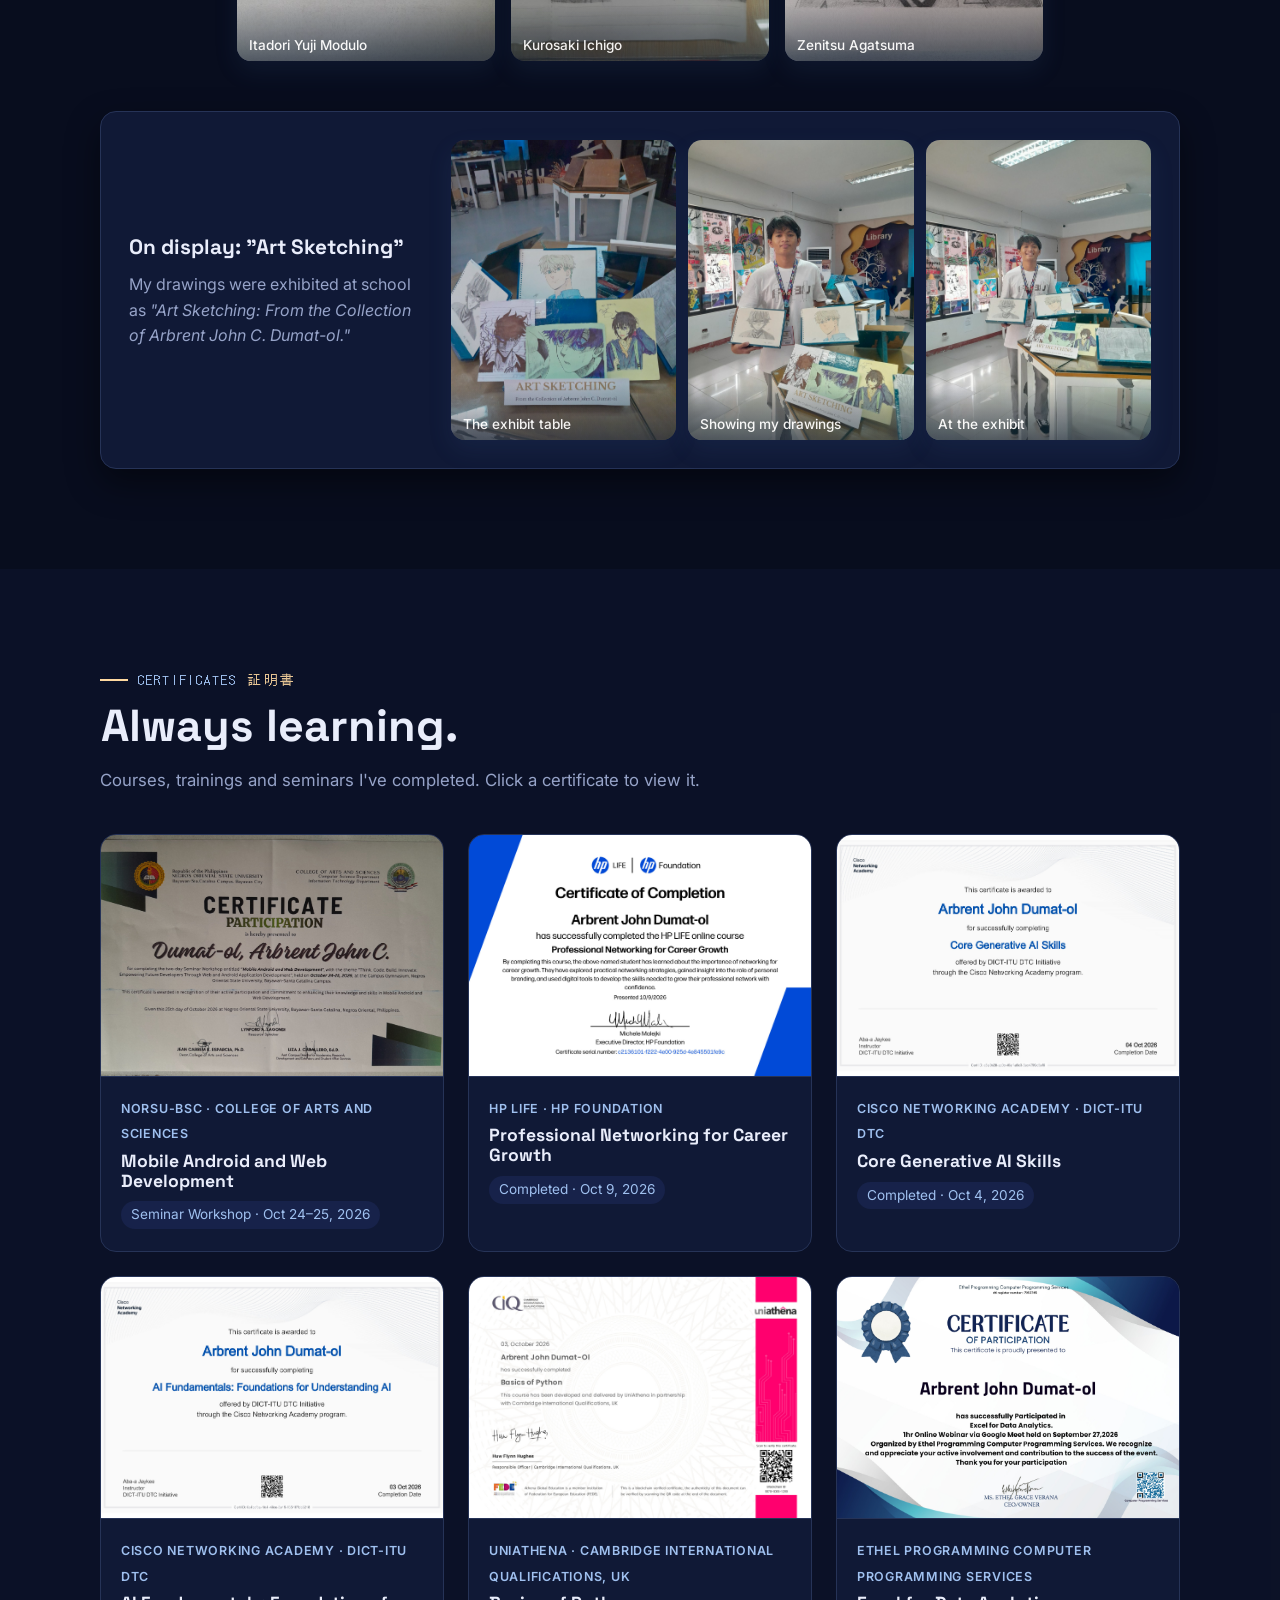
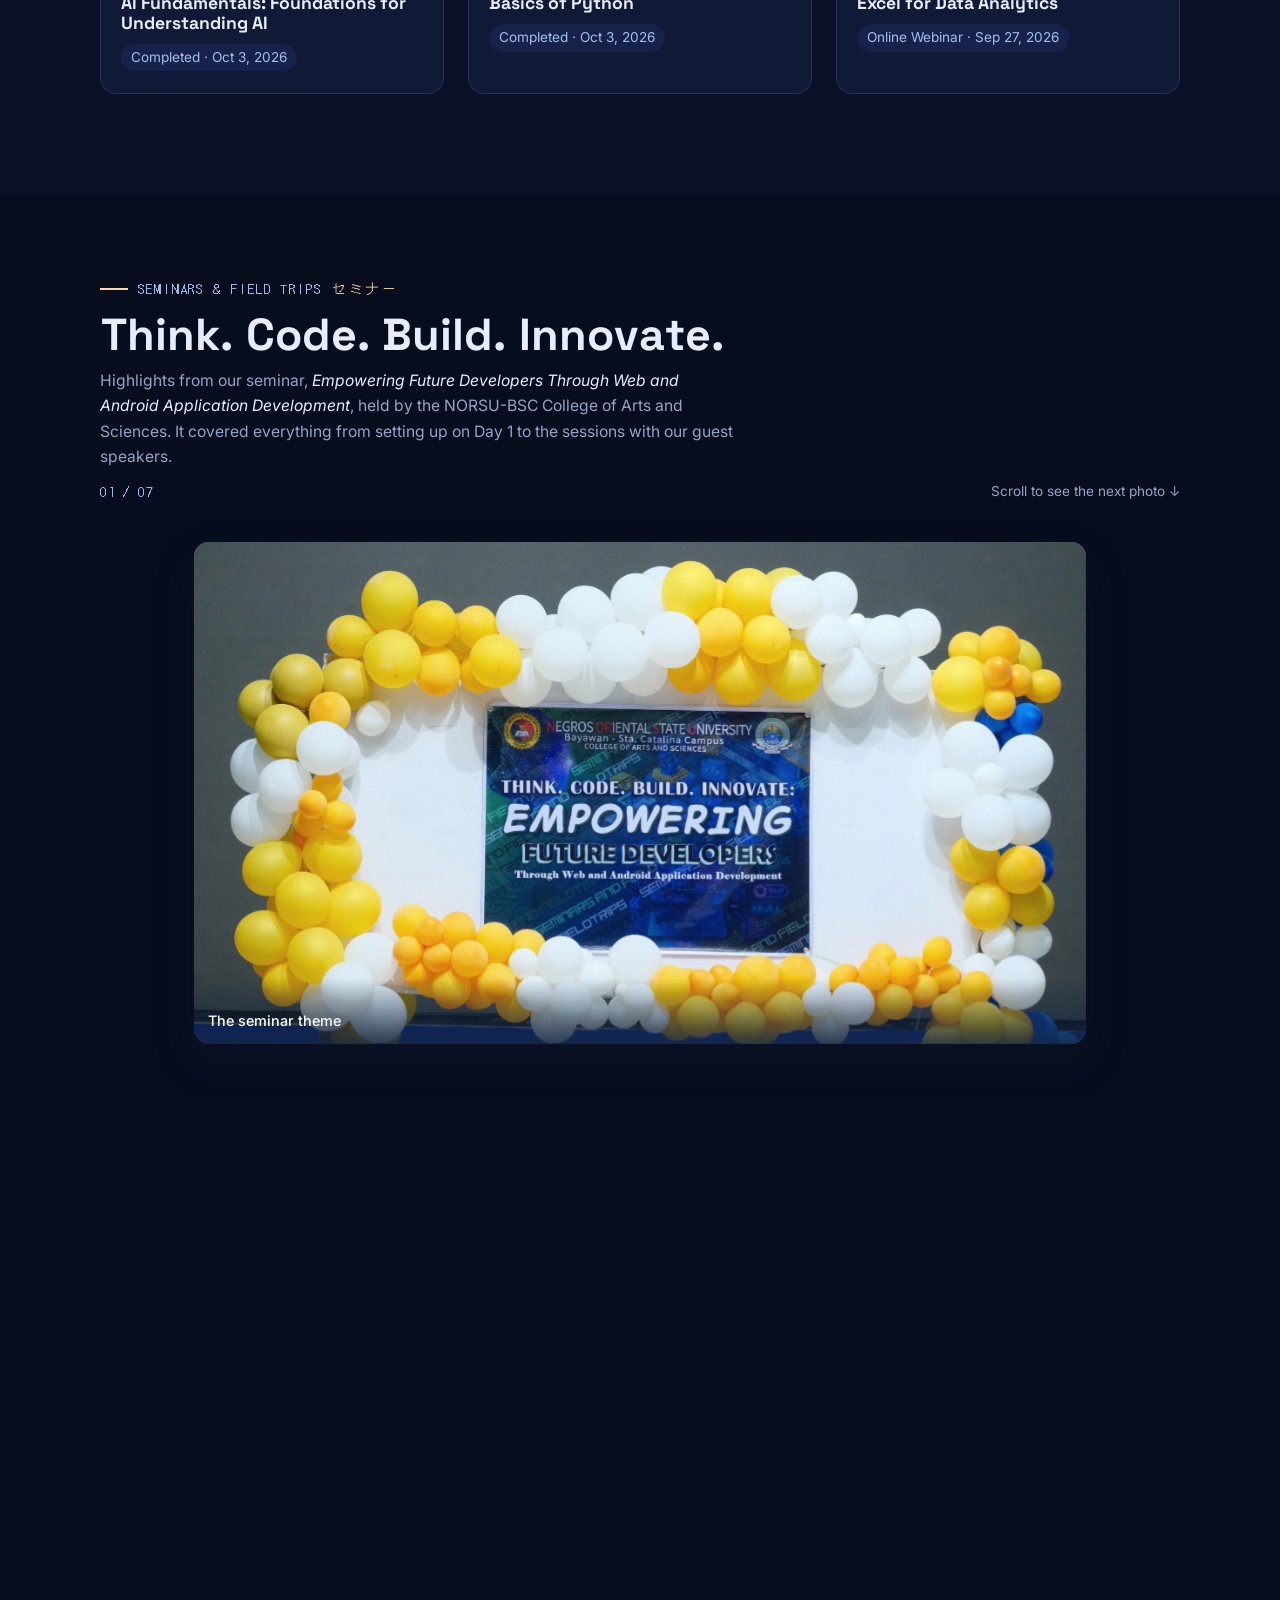
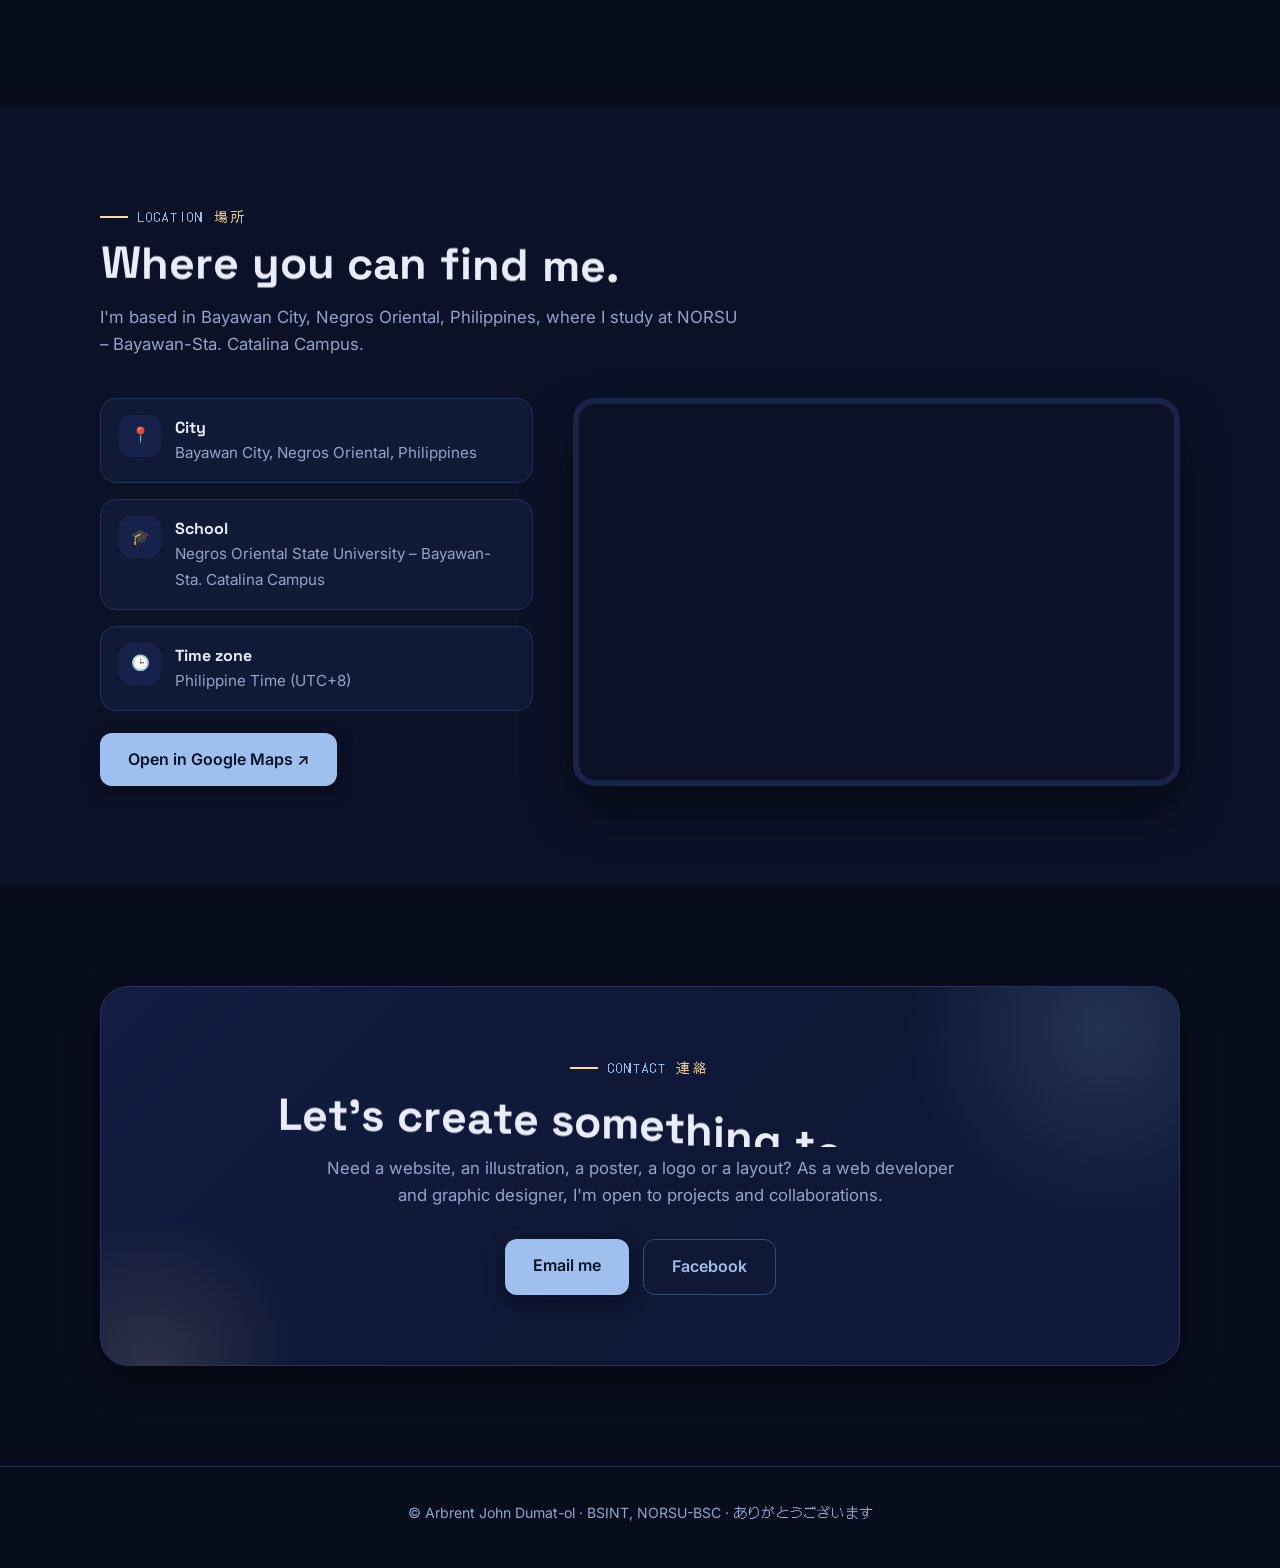
==== commit e2cae074: "Reapply "Japanese night theme and realistic fireworks" This reverts commit 06a82bcc0c83ce8f54e279d2e" ====
--- a/index.html
+++ b/index.html
@@ -7,7 +7,7 @@
 <meta name="description" content="Arbrent John Dumat-ol: BS Information Technology student at NORSU-BSC, web developer, graphic designer working in Adobe Illustrator and InDesign, and anime-inspired traditional artist.">
 <link rel="preconnect" href="https://fonts.googleapis.com">
 <link rel="preconnect" href="https://fonts.gstatic.com" crossorigin>
-<link href="https://fonts.googleapis.com/css2?family=Space+Grotesk:wght@500;700&family=Inter:wght@400;500;600&display=swap" rel="stylesheet">
+<link href="https://fonts.googleapis.com/css2?family=Space+Grotesk:wght@500;700&family=Inter:wght@400;500;600&family=DotGothic16&family=Zen+Maru+Gothic:wght@500;700&display=swap" rel="stylesheet">
 <link rel="stylesheet" href="css/style.css">
 </head>
 <body class="loading">
@@ -24,6 +24,7 @@
       </div>
     </div>
     <p class="loader-tag">Web Developer · Graphic Designer · Artist</p>
+    <p class="loader-jp">ポートフォリオへようこそ</p>
     <div class="loader-bar"><i></i></div>
   </div>
 </div>
@@ -50,6 +51,7 @@
 <header class="hero" id="top">
   <canvas id="poly"></canvas>
   <div class="glow g1"></div><div class="glow g2"></div>
+  <span class="jp-vertical" aria-hidden="true">「永遠の青春」</span>
   <div class="wrap">
     <div>
       <span class="tag reveal"><span class="dot"></span>BSINT · 3rd Year · NORSU-BSC</span>
@@ -78,7 +80,7 @@
 
 <section id="about">
   <div class="wrap">
-    <p class="eyebrow reveal">About me</p>
+    <p class="eyebrow reveal">About me <span class="jp">自己紹介</span></p>
     <h2 class="reveal">A student who codes and designs.</h2>
     <div class="about-grid">
       <div class="about-photo reveal left">
@@ -104,7 +106,7 @@
 
 <section id="tools">
   <div class="wrap">
-    <p class="eyebrow reveal">Tools &amp; skills</p>
+    <p class="eyebrow reveal">Tools &amp; skills <span class="jp">道具とスキル</span></p>
     <h2 class="reveal">What I work with.</h2>
     <p class="lead reveal">The software I use to bring ideas to life.</p>
     <div class="tools">
@@ -119,7 +121,7 @@
 
 <section id="work">
   <div class="wrap">
-    <p class="eyebrow reveal">Selected work</p>
+    <p class="eyebrow reveal">Selected work <span class="jp">作品</span></p>
     <h2 class="reveal">Design projects.</h2>
     <p class="lead reveal">Highlights from my academic design work and hand-drawn art. Click an image to view it full size.</p>
 
@@ -256,7 +258,7 @@
 
 <section id="certificates">
   <div class="wrap">
-    <p class="eyebrow reveal">Certificates</p>
+    <p class="eyebrow reveal">Certificates <span class="jp">証明書</span></p>
     <h2 class="reveal">Always learning.</h2>
     <p class="lead reveal">Courses, trainings and seminars I've completed. Click a certificate to view it.</p>
     <div class="certs">
@@ -290,7 +292,7 @@
 
 <section id="seminars">
   <div class="wrap">
-    <p class="eyebrow reveal">Seminars &amp; field trips</p>
+    <p class="eyebrow reveal">Seminars &amp; field trips <span class="jp">セミナー</span></p>
     <h2 class="reveal">Think. Code. Build. Innovate.</h2>
     <p class="lead reveal">Highlights from our seminar, <em>Empowering Future Developers Through Web and Android Application Development</em>, held by the NORSU-BSC College of Arts and Sciences. It covered everything from setting up on Day 1 to the sessions with our guest speakers.</p>
     <div class="gallery">
@@ -307,7 +309,7 @@
 
 <section id="location">
   <div class="wrap">
-    <p class="eyebrow reveal">Location</p>
+    <p class="eyebrow reveal">Location <span class="jp">場所</span></p>
     <h2 class="reveal">Where you can find me.</h2>
     <p class="lead reveal">I'm based in Bayawan City, Negros Oriental, Philippines, where I study at NORSU – Bayawan-Sta. Catalina Campus.</p>
     <div class="loc-grid">
@@ -337,7 +339,7 @@
 <section id="contact">
   <div class="wrap">
     <div class="contact reveal zoom">
-      <p class="eyebrow">Contact</p>
+      <p class="eyebrow">Contact <span class="jp">連絡</span></p>
       <h2>Let's create something together.</h2>
       <p class="lead">Need a website, an illustration, a poster, a logo or a layout? As a web developer and graphic designer, I'm open to projects and collaborations.</p>
       <div class="btns">
@@ -348,7 +350,7 @@
   </div>
 </section>
 
-<footer>© Arbrent John Dumat-ol · BSINT, NORSU-BSC</footer>
+<footer>© Arbrent John Dumat-ol · BSINT, NORSU-BSC · <span class="jp">ありがとうございます</span></footer>
 
 <button class="to-top" id="toTop" aria-label="Back to top">↑</button>
 
--- a/css/style.css
+++ b/css/style.css
@@ -1,18 +1,19 @@
-/* ===== Cloudy white & faded blue theme ===== */
+/* ===== Japanese night — nostalgic lo-fi theme ===== */
 :root{
-  --bg:#f4f7fb;        /* cloudy white page background */
-  --bg-2:#eaf0f7;      /* alternate section background (slightly bluer) */
-  --card:#ffffff;      /* cards */
-  --line:#dbe3ee;      /* borders */
-  --text:#1e2a3b;      /* main text (dark slate) */
-  --muted:#556375;     /* secondary text (readable on white) */
-  --blue:#7ea6d8;      /* faded blue — decoration */
-  --blue-deep:#3e6aa3; /* deeper blue — text, buttons (readable) */
-  --blue-soft:#dce8f6; /* pale blue fills */
-  --sky:#a9c8ea;       /* gradient partner */
-  --on-blue:#ffffff;   /* text on deep blue */
+  --bg:#080d1e;        /* deep night-sky page background */
+  --bg-2:rgba(15,23,48,.55); /* alternate section tint (stars show through) */
+  --card:#101936;      /* cards */
+  --line:#263357;      /* borders */
+  --text:#e9edfb;      /* main text (starlight) */
+  --muted:#96a3c8;     /* secondary text (readable on night blue) */
+  --blue:#8fb3e6;      /* starlit blue — decoration */
+  --blue-deep:#9fc0ef; /* light blue — accents, buttons (readable on dark) */
+  --blue-soft:#17224a; /* dark blue fills */
+  --sky:#c9dcf6;       /* gradient partner */
+  --on-blue:#0a1228;   /* text on light blue */
+  --star:#ffd9a0;      /* warm starlight accent */
   --radius:16px;
-  --shadow:0 14px 34px rgba(62,106,163,.12);
+  --shadow:0 14px 34px rgba(0,0,0,.45);
 }
 *{box-sizing:border-box;margin:0;padding:0}
 html{scroll-behavior:smooth}
@@ -26,7 +27,7 @@
 
 /* ---------- Loader ---------- */
 .loader{position:fixed;inset:0;z-index:100;display:grid;place-items:center;padding:16px;overflow:hidden;
-  background:radial-gradient(circle at 20% 20%,#dce8f6 0,transparent 45%),radial-gradient(circle at 85% 80%,#d6e4f5 0,transparent 40%),var(--bg);
+  background:radial-gradient(circle at 20% 20%,#111b3e 0,transparent 45%),radial-gradient(circle at 85% 80%,#141f48 0,transparent 40%),var(--bg);
   transition:opacity .7s ease,visibility .7s,transform .7s cubic-bezier(.7,0,.3,1)}
 .loader.done{opacity:0;visibility:hidden;transform:translateY(-6%) scale(1.04)}
 .loader-inner{text-align:center;perspective:800px}
@@ -41,10 +42,12 @@
 .l-last .l-word > span{background:linear-gradient(180deg,var(--blue-deep),var(--blue));-webkit-background-clip:text;background-clip:text;color:transparent}
 /* Light shine sweeping across the name */
 .loader-logo::after{content:"";position:absolute;inset:-10% -20%;pointer-events:none;
-  background:linear-gradient(105deg,transparent 40%,rgba(255,255,255,.75) 50%,transparent 60%);
+  background:linear-gradient(105deg,transparent 40%,rgba(255,255,255,.22) 50%,transparent 60%);
   transform:translateX(-100%);animation:loaderShine 2.2s ease-in-out 1.2s infinite}
 .loader-tag{margin-top:18px;font-size:clamp(.8rem,2vw,1rem);font-weight:600;color:var(--blue-deep);text-transform:uppercase;
   opacity:0;letter-spacing:.6em;animation:tagIn 1s ease 1.2s forwards}
+.loader-jp{margin-top:12px;font-family:"DotGothic16",sans-serif;font-size:.95rem;color:var(--star);
+  opacity:0;letter-spacing:.6em;animation:tagIn 1s ease 1.5s forwards}
 .loader-bar{width:min(260px,60vw);height:3px;background:var(--line);border-radius:3px;margin:22px auto 0;overflow:hidden}
 .loader-bar i{display:block;height:100%;width:0;background:linear-gradient(90deg,var(--blue-deep),var(--sky));animation:fill 2.1s cubic-bezier(.4,0,.2,1) forwards}
 @keyframes letterIn{0%{opacity:0;transform:translateY(60%) rotateX(-90deg);filter:blur(8px)}100%{opacity:1;transform:none;filter:blur(0)}}
@@ -61,24 +64,24 @@
 /* ---------- Nav ---------- */
 nav{position:fixed;top:0;left:0;right:0;z-index:40;transition:background .3s,box-shadow .3s,transform .35s cubic-bezier(.2,.7,.2,1)}
 nav.hide{transform:translateY(-100%);box-shadow:none}
-/* Frosted glass bar tinted with the site's faded blue */
-nav{background:linear-gradient(90deg,rgba(220,232,246,.35),rgba(244,247,251,.25) 50%,rgba(169,200,234,.3));
+/* Frosted glass bar tinted with the night sky */
+nav{background:linear-gradient(90deg,rgba(13,21,46,.45),rgba(8,13,30,.35) 50%,rgba(16,26,56,.42));
   -webkit-backdrop-filter:blur(14px) saturate(160%);backdrop-filter:blur(14px) saturate(160%);
-  border-bottom:1px solid rgba(255,255,255,.45)}
-nav.scrolled{background:linear-gradient(90deg,rgba(220,232,246,.62),rgba(244,247,251,.5) 50%,rgba(169,200,234,.55));
-  border-bottom-color:rgba(255,255,255,.7);box-shadow:inset 0 1px 0 rgba(255,255,255,.7),0 10px 30px rgba(62,106,163,.12)}
+  border-bottom:1px solid rgba(143,179,230,.14)}
+nav.scrolled{background:linear-gradient(90deg,rgba(13,21,46,.78),rgba(8,13,30,.72) 50%,rgba(16,26,56,.76));
+  border-bottom-color:rgba(143,179,230,.22);box-shadow:inset 0 1px 0 rgba(255,255,255,.06),0 10px 30px rgba(0,0,0,.45)}
 nav .wrap{display:flex;align-items:center;justify-content:space-between;height:70px;transition:height .3s}
 nav.scrolled .wrap{height:62px}
 .logo{font-family:"Space Grotesk";font-weight:700;color:var(--text);text-decoration:none;font-size:1.25rem}
 .logo span{color:var(--blue)}
 /* Glass capsule around the links */
 nav ul{display:flex;gap:4px;list-style:none;padding:5px;border-radius:999px;
-  background:rgba(255,255,255,.32);border:1px solid rgba(255,255,255,.65);
-  box-shadow:inset 0 1px 0 rgba(255,255,255,.8),0 6px 18px rgba(62,106,163,.1);
+  background:rgba(13,21,46,.55);border:1px solid rgba(143,179,230,.2);
+  box-shadow:inset 0 1px 0 rgba(255,255,255,.07),0 6px 18px rgba(0,0,0,.35);
   -webkit-backdrop-filter:blur(10px);backdrop-filter:blur(10px)}
-nav ul a{display:block;color:#3f5068;text-decoration:none;font-size:.92rem;font-weight:500;padding:7px 15px;border-radius:999px;
+nav ul a{display:block;color:#c0cbe8;text-decoration:none;font-size:.92rem;font-weight:500;padding:7px 15px;border-radius:999px;
   transition:color .2s,background .25s,box-shadow .25s}
-nav ul a:hover{color:var(--blue-deep);background:rgba(255,255,255,.7);box-shadow:inset 0 1px 0 #fff,0 4px 12px rgba(62,106,163,.12)}
+nav ul a:hover{color:var(--sky);background:rgba(143,179,230,.14);box-shadow:inset 0 1px 0 rgba(255,255,255,.08)}
 nav ul a.active{color:#fff;background:linear-gradient(135deg,rgba(62,106,163,.92),rgba(126,166,216,.88));
   box-shadow:inset 0 1px 0 rgba(255,255,255,.35),0 6px 16px rgba(62,106,163,.3)}
 .menu-btn{display:none;background:none;border:0;cursor:pointer;width:32px;height:24px;position:relative}
@@ -89,19 +92,29 @@
 .menu-btn.open i:nth-child(3){top:11px;transform:rotate(-45deg)}
 
 /* ---------- Hero ---------- */
-.hero{background:linear-gradient(180deg,#e9f1fb 0%,#f4f7fb 100%);color:var(--text);min-height:100vh;display:flex;align-items:center;padding:120px 0 90px;position:relative;overflow:hidden}
-.hero canvas{position:absolute;inset:0;width:100%;height:100%;opacity:.7}
+.hero{background:transparent;color:var(--text);min-height:100vh;display:flex;align-items:center;padding:120px 0 90px;position:relative;overflow:hidden}
+/* Starfield canvas: fixed behind the whole page so the night sky runs through every section */
+.hero canvas{position:fixed;inset:0;width:100vw;height:100vh;z-index:-1;pointer-events:none}
+/* Warm moon glowing over the hero */
+.hero::before{content:"";position:absolute;top:11%;right:7%;width:90px;height:90px;border-radius:50%;z-index:1;pointer-events:none;
+  background:radial-gradient(circle at 36% 34%,#fffdf4,#ffeccb 60%,#f3d9a6);
+  box-shadow:0 0 40px 10px rgba(255,236,200,.25),0 0 130px 55px rgba(255,236,200,.07);opacity:.95}
+/* Faint vertical kanji — 「永遠の青春」 "eternal youth" */
+.jp{font-family:"DotGothic16","Zen Maru Gothic",sans-serif}
+.jp-vertical{position:absolute;right:26px;top:50%;transform:translateY(-50%);writing-mode:vertical-rl;z-index:1;
+  font-family:"DotGothic16",sans-serif;font-size:clamp(1.3rem,2.6vw,2rem);letter-spacing:.5em;
+  color:rgba(201,220,246,.15);pointer-events:none;user-select:none}
 .glow{position:absolute;width:600px;height:600px;border-radius:50%;filter:blur(20px);pointer-events:none;animation:drift 18s ease-in-out infinite}
-.glow.g1{right:-180px;top:-160px;background:radial-gradient(circle,rgba(126,166,216,.45),transparent 65%)}
-.glow.g2{left:-220px;bottom:-240px;background:radial-gradient(circle,rgba(255,255,255,.95),transparent 65%);animation-delay:-9s}
+.glow.g1{right:-180px;top:-160px;background:radial-gradient(circle,rgba(100,140,210,.2),transparent 65%)}
+.glow.g2{left:-220px;bottom:-240px;background:radial-gradient(circle,rgba(255,222,170,.12),transparent 65%);animation-delay:-9s}
 @keyframes drift{0%,100%{transform:translate(0,0)}50%{transform:translate(-40px,30px)}}
 .hero .wrap{display:grid;grid-template-columns:1.25fr 1fr;gap:60px;align-items:center;position:relative;z-index:2;width:100%}
-.tag{display:inline-flex;align-items:center;gap:8px;background:rgba(255,255,255,.75);color:var(--blue-deep);border:1px solid var(--line);
+.tag{display:inline-flex;align-items:center;gap:8px;background:rgba(16,25,54,.75);color:var(--blue-deep);border:1px solid var(--line);
   padding:7px 15px;border-radius:999px;font-size:.85rem;font-weight:600;margin-bottom:24px;box-shadow:0 4px 14px rgba(62,106,163,.08)}
 .tag .dot{width:8px;height:8px;border-radius:50%;background:var(--blue);animation:pulse 1.6s infinite}
 @keyframes pulse{0%{box-shadow:0 0 0 0 rgba(126,166,216,.7)}100%{box-shadow:0 0 0 10px rgba(126,166,216,0)}}
 .hero h1{font-size:clamp(2.5rem,6.2vw,4.5rem);margin-bottom:14px}
-.hero h1 .name{display:block;background:linear-gradient(90deg,var(--blue-deep),#6f97cc,#2f4f7f,var(--blue-deep));background-size:300% 100%;
+.hero h1 .name{display:block;background:linear-gradient(90deg,#aecdf5,#8fb3e6,#e3eefb,#aecdf5);background-size:300% 100%;
   -webkit-background-clip:text;background-clip:text;color:transparent;animation:shine 6s linear infinite}
 @keyframes shine{to{background-position:300% 0}}
 
@@ -114,12 +127,8 @@
 .float-badge.dragging{cursor:grabbing;z-index:10;box-shadow:0 20px 40px rgba(62,106,163,.3)}
 /* Contact fireworks */
 .contact{cursor:pointer}
-.fw-layer{position:fixed;inset:0;pointer-events:none;z-index:70;overflow:hidden}
-.fw-layer i{position:absolute;display:block;border-radius:50%;margin:-3px 0 0 -3px}
-.fw-spark{box-shadow:0 0 8px 2px currentColor}
-.fw-rocket{box-shadow:0 0 10px 3px rgba(126,166,216,.9),0 14px 16px -2px rgba(62,106,163,.6)}
-.fw-ring{border:2px solid;background:transparent!important;margin:-5px 0 0 -5px!important}
-.typed{font-family:"Space Grotesk";font-size:clamp(1.2rem,2.6vw,1.6rem);color:var(--text);margin-bottom:20px;min-height:2em}
+.fw-layer{position:fixed;inset:0;width:100vw;height:100vh;pointer-events:none;z-index:70}
+.typed{font-family:"DotGothic16","Space Grotesk",monospace;font-size:clamp(1.2rem,2.6vw,1.6rem);color:var(--text);margin-bottom:20px;min-height:2em}
 .typed b{color:var(--blue-deep);font-weight:700}
 .typed .caret{display:inline-block;width:2px;height:1.1em;background:var(--blue);margin-left:3px;vertical-align:-3px;animation:blink 1s steps(1) infinite}
 @keyframes blink{50%{opacity:0}}
@@ -127,10 +136,10 @@
 .btns{display:flex;gap:14px;flex-wrap:wrap}
 .btn{position:relative;overflow:hidden;display:inline-block;padding:14px 28px;border-radius:12px;font-weight:600;text-decoration:none;
   transition:transform .2s,box-shadow .2s,border-color .2s,color .2s,background .2s;cursor:pointer;border:0;font:inherit;font-weight:600}
-.btn-main{background:var(--blue-deep);color:var(--on-blue);box-shadow:0 6px 18px rgba(62,106,163,.25)}
-.btn-main:hover{transform:translateY(-3px);box-shadow:0 12px 26px rgba(62,106,163,.35);background:#35609a}
-.btn-ghost{border:1.5px solid #b9c8dc;color:var(--blue-deep);background:rgba(255,255,255,.6)}
-.btn-ghost:hover{border-color:var(--blue-deep);background:#fff;transform:translateY(-3px)}
+.btn-main{background:var(--blue-deep);color:var(--on-blue);box-shadow:0 6px 18px rgba(0,0,0,.35)}
+.btn-main:hover{transform:translateY(-3px);box-shadow:0 12px 26px rgba(0,0,0,.45);background:#bdd6f6}
+.btn-ghost{border:1.5px solid #3a4a77;color:var(--blue-deep);background:rgba(16,25,54,.6)}
+.btn-ghost:hover{border-color:var(--blue-deep);background:#1a2750;transform:translateY(-3px)}
 .ripple{position:absolute;border-radius:50%;transform:scale(0);background:rgba(255,255,255,.6);animation:ripple .6s ease-out;pointer-events:none}
 .btn-ghost .ripple{background:rgba(126,166,216,.35)}
 @keyframes ripple{to{transform:scale(4);opacity:0}}
@@ -138,10 +147,10 @@
 .photo-wrap{position:relative;max-width:400px;justify-self:center;width:100%}
 .photo-ring{position:absolute;inset:-18px;border-radius:32px;border:2px dashed rgba(126,166,216,.7);animation:spin 30s linear infinite}
 @keyframes spin{to{transform:rotate(360deg)}}
-.photo{position:relative;aspect-ratio:4/5;border-radius:26px;overflow:hidden;box-shadow:0 30px 60px rgba(62,106,163,.25);border:6px solid #fff;
+.photo{position:relative;aspect-ratio:4/5;border-radius:26px;overflow:hidden;box-shadow:0 30px 60px rgba(0,0,0,.5);border:6px solid #1a2448;
   transition:transform .15s ease-out;transform-style:preserve-3d}
 .photo img{width:100%;height:100%;object-fit:cover;object-position:center 30%}
-.photo::after{content:"";position:absolute;inset:0;background:linear-gradient(180deg,transparent 65%,rgba(62,106,163,.25))}
+.photo::after{content:"";position:absolute;inset:0;background:linear-gradient(180deg,transparent 65%,rgba(8,13,30,.45))}
 
 /* Two photos stacked like pasted prints; click to shuffle */
 .photo-stack{position:relative;aspect-ratio:4/5;cursor:pointer;transition:transform .15s ease-out;transform-style:preserve-3d;outline:none}
@@ -158,23 +167,24 @@
   100%{z-index:1;transform:translate(22px,10px) rotate(7deg) scale(.95)}
 }
 .swap-hint{position:absolute;left:50%;bottom:-46px;transform:translateX(-50%);white-space:nowrap;font-size:.8rem;font-weight:600;color:var(--blue-deep);
-  background:#fff;border:1px solid var(--line);padding:6px 12px;border-radius:999px;box-shadow:0 8px 20px rgba(62,106,163,.12);z-index:3;pointer-events:none}
-.float-badge{position:absolute;background:#fff;color:var(--text);border:1px solid var(--line);padding:10px 14px;border-radius:12px;font-weight:600;font-size:.85rem;
-  box-shadow:0 12px 28px rgba(62,106,163,.18);display:flex;align-items:center;gap:8px;animation:float 4s ease-in-out infinite;z-index:3}
+  background:var(--card);border:1px solid var(--line);padding:6px 12px;border-radius:999px;box-shadow:0 8px 20px rgba(0,0,0,.35);z-index:3;pointer-events:none}
+.float-badge{position:absolute;background:var(--card);color:var(--text);border:1px solid var(--line);padding:10px 14px;border-radius:12px;font-weight:600;font-size:.85rem;
+  box-shadow:0 12px 28px rgba(0,0,0,.4);display:flex;align-items:center;gap:8px;animation:float 4s ease-in-out infinite;z-index:3}
 .float-badge .sw{width:26px;height:26px;border-radius:7px;display:grid;place-items:center;font-family:"Space Grotesk";font-weight:700;font-size:.8rem}
 .fb1{left:-34px;top:16%}.fb2{right:-28px;bottom:14%;animation-delay:-2s}.fb3{right:-30px;top:6%;animation-delay:-1s}
 @keyframes float{0%,100%{transform:translateY(0)}50%{transform:translateY(-12px)}}
 
 .scroll-hint{position:absolute;left:50%;bottom:26px;transform:translateX(-50%);z-index:2;color:var(--muted);font-size:.78rem;
   text-align:center;letter-spacing:.15em;text-transform:uppercase;text-decoration:none}
-.mouse{width:24px;height:38px;border:2px solid #9fb0c6;border-radius:14px;margin:0 auto 8px;position:relative}
+.mouse{width:24px;height:38px;border:2px solid #4d5c86;border-radius:14px;margin:0 auto 8px;position:relative}
 .mouse::after{content:"";position:absolute;left:50%;top:7px;width:4px;height:8px;margin-left:-2px;border-radius:2px;background:var(--blue);animation:wheel 1.6s infinite}
 @keyframes wheel{0%{opacity:1;transform:translateY(0)}100%{opacity:0;transform:translateY(12px)}}
 
 /* ---------- Sections ---------- */
 section{padding:100px 0;position:relative}
-.eyebrow{color:var(--blue-deep);font-weight:600;font-size:.85rem;letter-spacing:.14em;text-transform:uppercase;margin-bottom:10px;display:flex;align-items:center;gap:10px}
-.eyebrow::before{content:"";width:28px;height:2px;background:var(--blue)}
+.eyebrow{font-family:"DotGothic16",sans-serif;color:var(--blue-deep);font-weight:400;font-size:.85rem;letter-spacing:.14em;text-transform:uppercase;margin-bottom:10px;display:flex;align-items:center;gap:10px}
+.eyebrow::before{content:"";width:28px;height:2px;background:var(--star)}
+.eyebrow .jp{color:var(--star);opacity:.9;letter-spacing:.2em}
 h2{font-size:clamp(1.9rem,4vw,2.8rem);margin-bottom:16px}
 .lead{color:var(--muted);max-width:640px;font-size:1.05rem}
 
@@ -192,7 +202,7 @@
 /* About: photo on the left, text + facts on the right */
 .about-photo{perspective:1000px;width:100%;max-width:400px;justify-self:center;position:relative}
 .about-photo::before{content:"";position:absolute;inset:18px -18px -18px 18px;border-radius:26px;border:2px dashed rgba(126,166,216,.7);z-index:-1}
-.about-photo .tilt{cursor:zoom-in;border:6px solid #fff;background:#fff}
+.about-photo .tilt{cursor:zoom-in;border:6px solid #1a2448;background:#1a2448}
 .about-photo img{display:block;aspect-ratio:4/5;object-fit:cover;object-position:center 30%;border-radius:16px}
 .about-text .facts{grid-template-columns:repeat(3,1fr);gap:14px;margin-top:22px}
 .about-text .facts .fact,.about-text .facts .fact:last-child:nth-child(odd){padding:18px;grid-column:auto}
@@ -226,11 +236,11 @@
 .project{display:grid;grid-template-columns:1fr 1fr;gap:60px;align-items:center;margin-top:60px}
 .project.flip .p-media{order:2}
 .p-media{perspective:1000px}
-.tilt{border-radius:22px;overflow:hidden;box-shadow:0 24px 50px rgba(62,106,163,.18);transition:transform .2s ease-out,box-shadow .3s;
-  transform-style:preserve-3d;cursor:zoom-in;position:relative;background:#fff}
-.tilt:hover{box-shadow:0 28px 56px rgba(62,106,163,.26)}
+.tilt{border-radius:22px;overflow:hidden;box-shadow:0 24px 50px rgba(0,0,0,.45);transition:transform .2s ease-out,box-shadow .3s;
+  transform-style:preserve-3d;cursor:zoom-in;position:relative;background:var(--card)}
+.tilt:hover{box-shadow:0 28px 56px rgba(0,0,0,.55)}
 .tilt img{width:100%;height:auto}
-.tilt .shine{position:absolute;inset:0;pointer-events:none;background:radial-gradient(circle at var(--mx,50%) var(--my,50%),rgba(255,255,255,.4),transparent 45%);opacity:0;transition:opacity .3s}
+.tilt .shine{position:absolute;inset:0;pointer-events:none;background:radial-gradient(circle at var(--mx,50%) var(--my,50%),rgba(255,255,255,.18),transparent 45%);opacity:0;transition:opacity .3s}
 .tilt:hover .shine{opacity:1}
 .tilt.falcon{background:#fff;padding:24px}
 .tilt.cover{max-width:420px;margin:0 auto;background:#000;cursor:zoom-in}
@@ -242,11 +252,11 @@
 .tilt.cover img.turn-prev{opacity:0;transform:translateX(24px) rotateY(-12deg)}
 .mag-stage{position:relative}
 .mag-ctrl{display:flex;align-items:center;justify-content:center;margin:10px 0 6px}
-.mag-btn{position:absolute;top:50%;z-index:2;width:44px;height:44px;border-radius:50%;border:1px solid var(--line);background:rgba(255,255,255,.92);color:var(--blue-deep);font-size:1.5rem;line-height:1;
-  cursor:pointer;box-shadow:0 8px 20px rgba(62,106,163,.22);transform:translateY(-50%);transition:background .2s,color .2s,transform .2s}
+.mag-btn{position:absolute;top:50%;z-index:2;width:44px;height:44px;border-radius:50%;border:1px solid var(--line);background:rgba(16,25,54,.92);color:var(--blue-deep);font-size:1.5rem;line-height:1;
+  cursor:pointer;box-shadow:0 8px 20px rgba(0,0,0,.4);transform:translateY(-50%);transition:background .2s,color .2s,transform .2s}
 .mag-btn.prev{left:-22px}
 .mag-btn.next{right:-22px}
-.mag-btn:hover{background:var(--blue-deep);color:#fff;transform:translateY(-50%) scale(1.1)}
+.mag-btn:hover{background:var(--blue-deep);color:var(--on-blue);transform:translateY(-50%) scale(1.1)}
 .mag-count{font-size:.9rem;color:var(--muted);text-align:center}
 .mag-count b{color:var(--blue-deep)}
 .mag-thumbs{display:flex;gap:8px;overflow-x:auto;padding:4px 2px 8px;scroll-behavior:smooth;scrollbar-width:thin}
@@ -257,10 +267,10 @@
 .mag-tip{font-size:.9rem;color:var(--muted)}
 .p-num{font-family:"Space Grotesk";font-size:4.5rem;font-weight:700;line-height:1;color:transparent;-webkit-text-stroke:1.5px var(--sky)}
 .p-kind{display:inline-flex;align-items:center;gap:8px;font-size:.82rem;font-weight:600;padding:6px 12px;border-radius:999px;margin:10px 0 14px}
-.p-kind.k-ai{background:#fff1e0;color:#a85700}
-.p-kind.k-id{background:#ffe6ee;color:#b8164f}
-.p-kind.k-an{background:#efe8ff;color:#5b2bd1}
-.p-kind.k-art{background:#eceff3;color:#3b4656}
+.p-kind.k-ai{background:#2a1a08;color:#ffb86b}
+.p-kind.k-id{background:#2a0d1a;color:#ff7fa8}
+.p-kind.k-an{background:#1c1340;color:#b79cff}
+.p-kind.k-art{background:#18223c;color:#aebcd8}
 
 /* Traditional art (Project 04) */
 .art-project{margin-top:90px}
@@ -296,7 +306,7 @@
 .chips span:hover{border-color:var(--blue);color:var(--blue-deep);background:var(--blue-soft)}
 
 /* Game (Adobe Animate) */
-.game-box{background:#fff;border:1px solid var(--line);border-radius:22px;padding:14px;box-shadow:0 24px 50px rgba(62,106,163,.16);max-width:460px;margin:0 auto}
+.game-box{background:var(--card);border:1px solid var(--line);border-radius:22px;padding:14px;box-shadow:0 24px 50px rgba(0,0,0,.45);max-width:460px;margin:0 auto}
 .game-tabs{display:flex;gap:6px;background:var(--bg-2);padding:5px;border-radius:12px;margin-bottom:12px}
 .game-tab{flex:1;border:0;background:transparent;color:var(--muted);font:inherit;font-weight:600;font-size:.9rem;padding:10px;border-radius:9px;cursor:pointer;transition:.25s}
 .game-tab:hover{color:var(--blue-deep)}
@@ -307,7 +317,7 @@
 .game-frame{position:relative;aspect-ratio:3/4;border-radius:14px;overflow:hidden;background:radial-gradient(circle at 50% 35%,#2a4a7a,#0b1430 72%)}
 .game-frame iframe{position:absolute;inset:0;width:100%;height:100%;border:0}
 .game-start{position:absolute;inset:0;border:0;background:transparent;color:#fff;cursor:pointer;display:flex;flex-direction:column;align-items:center;justify-content:center;gap:12px;font:inherit}
-.game-start-icon{width:84px;height:84px;border-radius:50%;background:#fff;color:var(--blue-deep);display:grid;place-items:center;font-size:2rem;padding-left:6px;
+.game-start-icon{width:84px;height:84px;border-radius:50%;background:#fff;color:#1e2a4b;display:grid;place-items:center;font-size:2rem;padding-left:6px;
   animation:pulse 1.8s infinite;transition:transform .25s}
 .game-start:hover .game-start-icon{transform:scale(1.1)}
 .game-start strong{font-family:"Space Grotesk";font-size:1.8rem;letter-spacing:.08em;color:#fff}
@@ -316,7 +326,7 @@
 .game-keys{font-size:.78rem;color:var(--muted)}
 .game-full{flex:0 0 auto;border:1px solid var(--line);background:var(--bg-2);color:var(--blue-deep);font:inherit;font-weight:600;font-size:.82rem;
   padding:7px 12px;border-radius:9px;cursor:pointer;transition:.2s}
-.game-full:hover{background:var(--blue-deep);color:#fff}
+.game-full:hover{background:var(--blue-deep);color:var(--on-blue)}
 .game-frame:fullscreen{border-radius:0;aspect-ratio:auto;background:#060a1c}
 .game-frame:-webkit-full-screen{border-radius:0;background:#060a1c}
 .game-open{display:block;text-align:center;color:var(--muted);font-size:.85rem;margin-top:10px;text-decoration:none}
@@ -341,7 +351,7 @@
 .cert-date{display:inline-block;font-size:.85rem;color:var(--blue-deep);background:var(--blue-soft);padding:3px 10px;border-radius:999px}
 
 /* Seminars */
-#seminars{background:var(--bg);overflow:hidden}
+#seminars{background:transparent;overflow:hidden}
 #seminars .lead em{color:var(--text)}
 .gallery{display:grid;grid-template-columns:repeat(4,1fr);grid-auto-rows:210px;gap:14px;margin-top:44px}
 .gallery figure{position:relative;border-radius:14px;overflow:hidden;cursor:zoom-in;background:var(--blue-soft);box-shadow:0 8px 20px rgba(62,106,163,.1);transition:box-shadow .3s}
@@ -362,7 +372,7 @@
 .sj h2{margin-bottom:8px}
 .sj .lead{font-size:.98rem}
 .sj-counter{display:flex;justify-content:space-between;align-items:center;gap:12px;margin-top:12px;font-size:.85rem;color:var(--muted);flex:0 0 auto}
-.sj-num{font-family:"Space Grotesk";font-weight:700;color:var(--blue-deep);letter-spacing:.06em}
+.sj-num{font-family:"DotGothic16","Space Grotesk",monospace;font-weight:400;color:var(--blue-deep);letter-spacing:.06em}
 .sj .gallery{display:block;position:relative;flex:1 1 auto;min-height:0;margin-top:12px}
 .sj .gallery figure{position:absolute;margin:0;transform-origin:50% 50%;will-change:transform,opacity;box-shadow:0 18px 40px rgba(30,42,59,.18)}
 .sj .gallery img{transform-origin:50% 50%;will-change:transform;transition:none}
@@ -380,7 +390,7 @@
 .lb-inner p{color:#e7eef8;margin-top:14px}
 .lb-btn{position:absolute;top:50%;transform:translateY(-50%);background:rgba(255,255,255,.15);border:0;color:#fff;width:50px;height:50px;border-radius:50%;
   font-size:1.5rem;cursor:pointer;transition:background .2s,color .2s}
-.lb-btn:hover{background:#fff;color:var(--blue-deep)}
+.lb-btn:hover{background:#fff;color:#1e2a4b}
 .lb-prev{left:20px}.lb-next{right:20px}
 .lb-close{position:absolute;top:20px;right:20px;background:none;border:0;color:#fff;font-size:2rem;cursor:pointer}
 
@@ -395,14 +405,14 @@
 .loc-item strong{display:block;font-family:"Space Grotesk";color:var(--text)}
 .loc-item span{color:var(--muted);font-size:.95rem}
 .loc-info .btn{margin-top:6px}
-.loc-map{border-radius:22px;overflow:hidden;border:6px solid #fff;box-shadow:0 24px 50px rgba(62,106,163,.18);min-height:380px;position:relative}
+.loc-map{border-radius:22px;overflow:hidden;border:6px solid #1a2448;box-shadow:0 24px 50px rgba(0,0,0,.45);min-height:380px;position:relative}
 .loc-map iframe{position:absolute;inset:0;width:100%;height:100%;border:0;filter:saturate(.85)}
 
-/* Contact — soft sky card */
-.contact{background:linear-gradient(135deg,#d6e5f7 0%,#eef4fb 55%,#ffffff 100%);border:1px solid var(--line);color:var(--text);
+/* Contact — midnight card with a warm glow */
+.contact{background:linear-gradient(135deg,#131d42 0%,#0e1734 55%,#111a3c 100%);border:1px solid var(--line);color:var(--text);
   border-radius:28px;padding:70px 40px;text-align:center;position:relative;overflow:hidden;box-shadow:var(--shadow)}
-.contact::before{content:"";position:absolute;width:420px;height:420px;border-radius:50%;right:-130px;top:-170px;background:radial-gradient(circle,rgba(126,166,216,.4),transparent 65%)}
-.contact::after{content:"";position:absolute;width:320px;height:320px;border-radius:50%;left:-110px;bottom:-160px;background:radial-gradient(circle,rgba(255,255,255,.95),transparent 65%)}
+.contact::before{content:"";position:absolute;width:420px;height:420px;border-radius:50%;right:-130px;top:-170px;background:radial-gradient(circle,rgba(126,166,216,.18),transparent 65%)}
+.contact::after{content:"";position:absolute;width:320px;height:320px;border-radius:50%;left:-110px;bottom:-160px;background:radial-gradient(circle,rgba(255,217,160,.12),transparent 65%)}
 .contact > *{position:relative;z-index:1}
 .contact .eyebrow{justify-content:center}
 .contact .lead{margin:0 auto 30px}
@@ -414,10 +424,6 @@
   font-size:1.3rem;cursor:pointer;box-shadow:0 10px 24px rgba(62,106,163,.35);opacity:0;transform:translateY(20px);transition:.3s;z-index:30}
 .to-top.show{opacity:1;transform:none}
 .to-top:hover{transform:translateY(-4px)}
-
-/* Click burst */
-.burst{position:fixed;pointer-events:none;z-index:90;width:8px;height:8px;border-radius:2px;animation:burst .7s ease-out forwards}
-@keyframes burst{to{transform:translate(var(--dx),var(--dy)) rotate(var(--r)) scale(.2);opacity:0}}
 
 /* Responsive */
 @media (max-width:900px){
@@ -441,11 +447,13 @@
   .fb1{left:-10px}.fb2{right:-10px}.fb3{right:-10px}
   .gallery{grid-template-columns:repeat(2,1fr);grid-auto-rows:150px}
   nav ul{position:fixed;top:62px;left:12px;right:12px;flex-direction:column;padding:12px;gap:6px;border-radius:20px;
-    background:linear-gradient(160deg,rgba(244,247,251,.94),rgba(220,232,246,.92));
-    transform:translateY(-130%);transition:transform .35s;box-shadow:0 18px 40px rgba(62,106,163,.2)}
+    background:linear-gradient(160deg,rgba(13,20,44,.97),rgba(16,26,56,.95));
+    transform:translateY(-130%);transition:transform .35s;box-shadow:0 18px 40px rgba(0,0,0,.5)}
   nav ul.open{transform:none}
   nav ul a{padding:11px 16px;font-size:1rem}
-  nav{background:linear-gradient(90deg,rgba(220,232,246,.75),rgba(244,247,251,.7),rgba(169,200,234,.7))}
+  nav{background:linear-gradient(90deg,rgba(13,21,46,.85),rgba(8,13,30,.8),rgba(16,26,56,.82))}
+  .jp-vertical{display:none}
+  .hero::before{width:64px;height:64px;top:9%;right:8%}
   .menu-btn{display:block}
   section{padding:70px 0}
   .contact{padding:50px 20px}
@@ -458,6 +466,6 @@
 @media (prefers-reduced-motion:reduce){
   *,*::before,*::after{animation:none!important;transition:none!important}
   .reveal{opacity:1;transform:none}
-  .l-word > span,.loader-tag{opacity:1}
+  .l-word > span,.loader-tag,.loader-jp{opacity:1}
   .loader-bar i{width:100%}
 }
